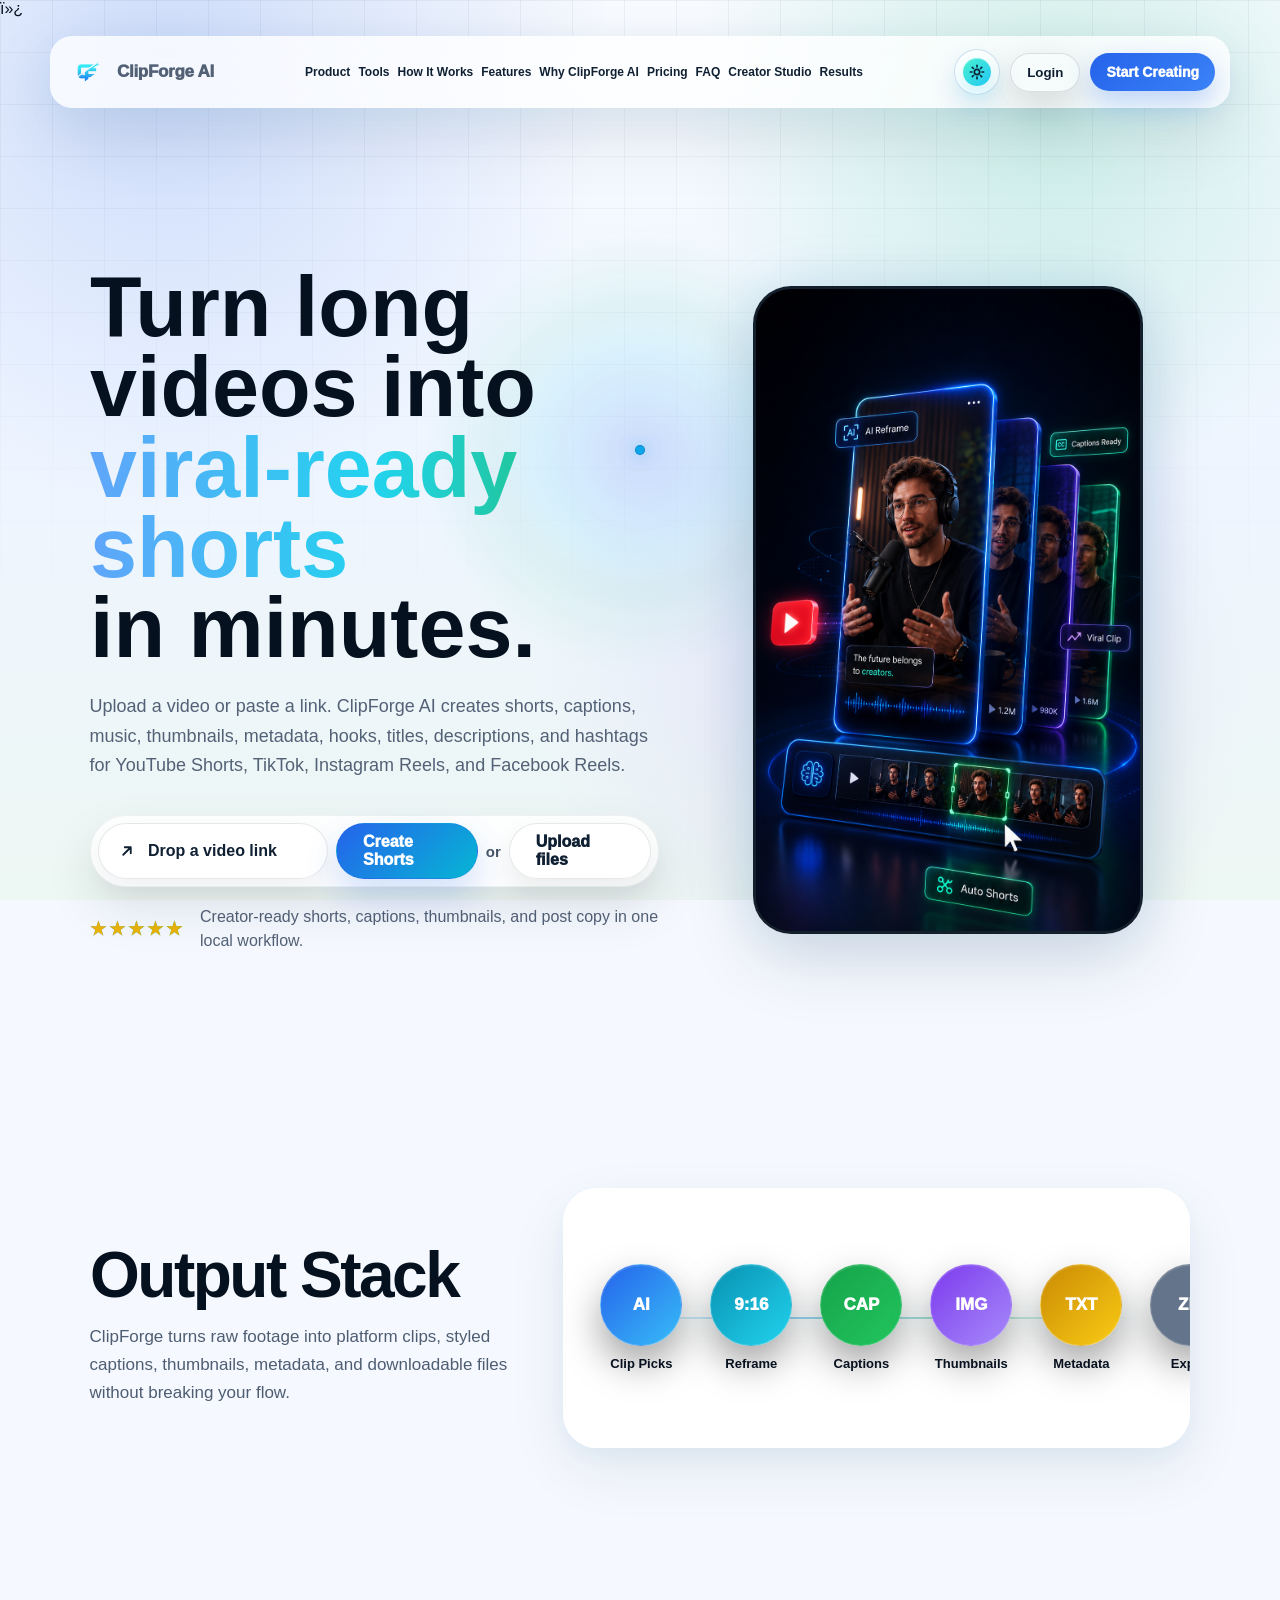
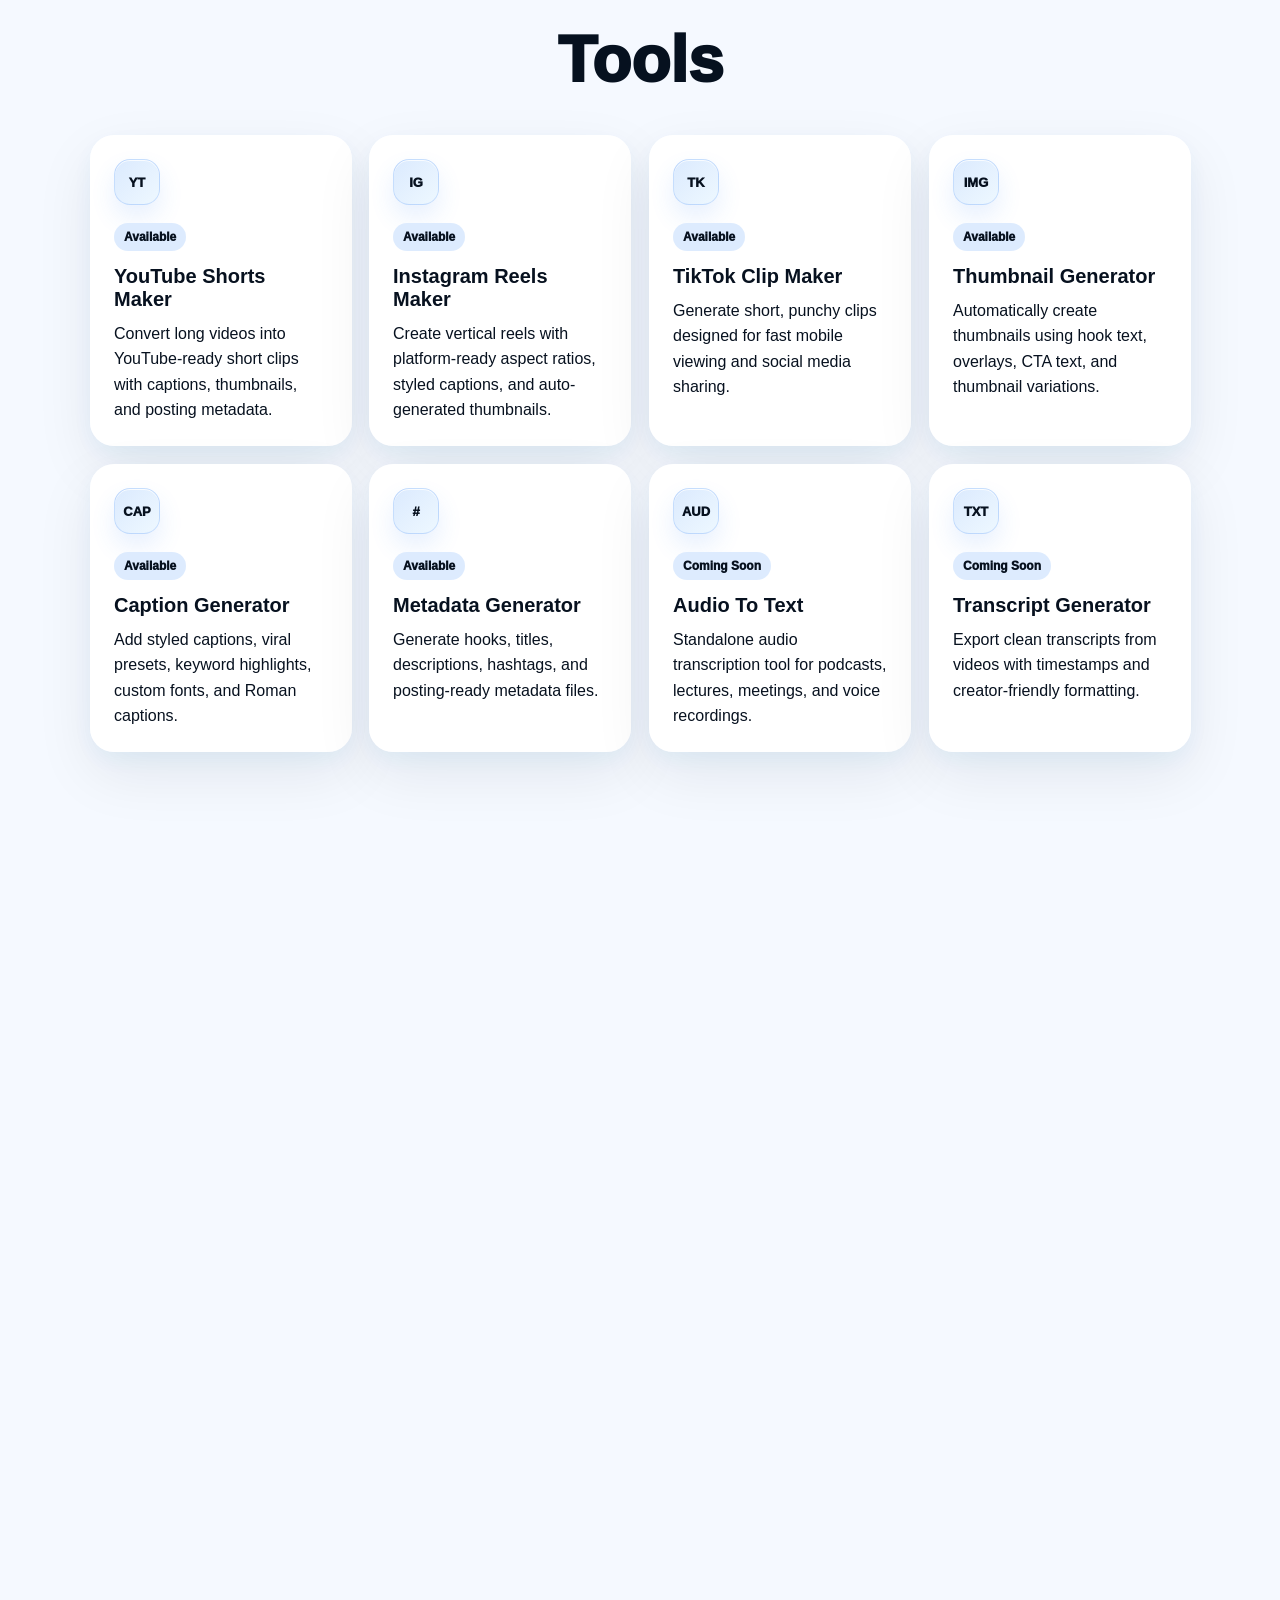
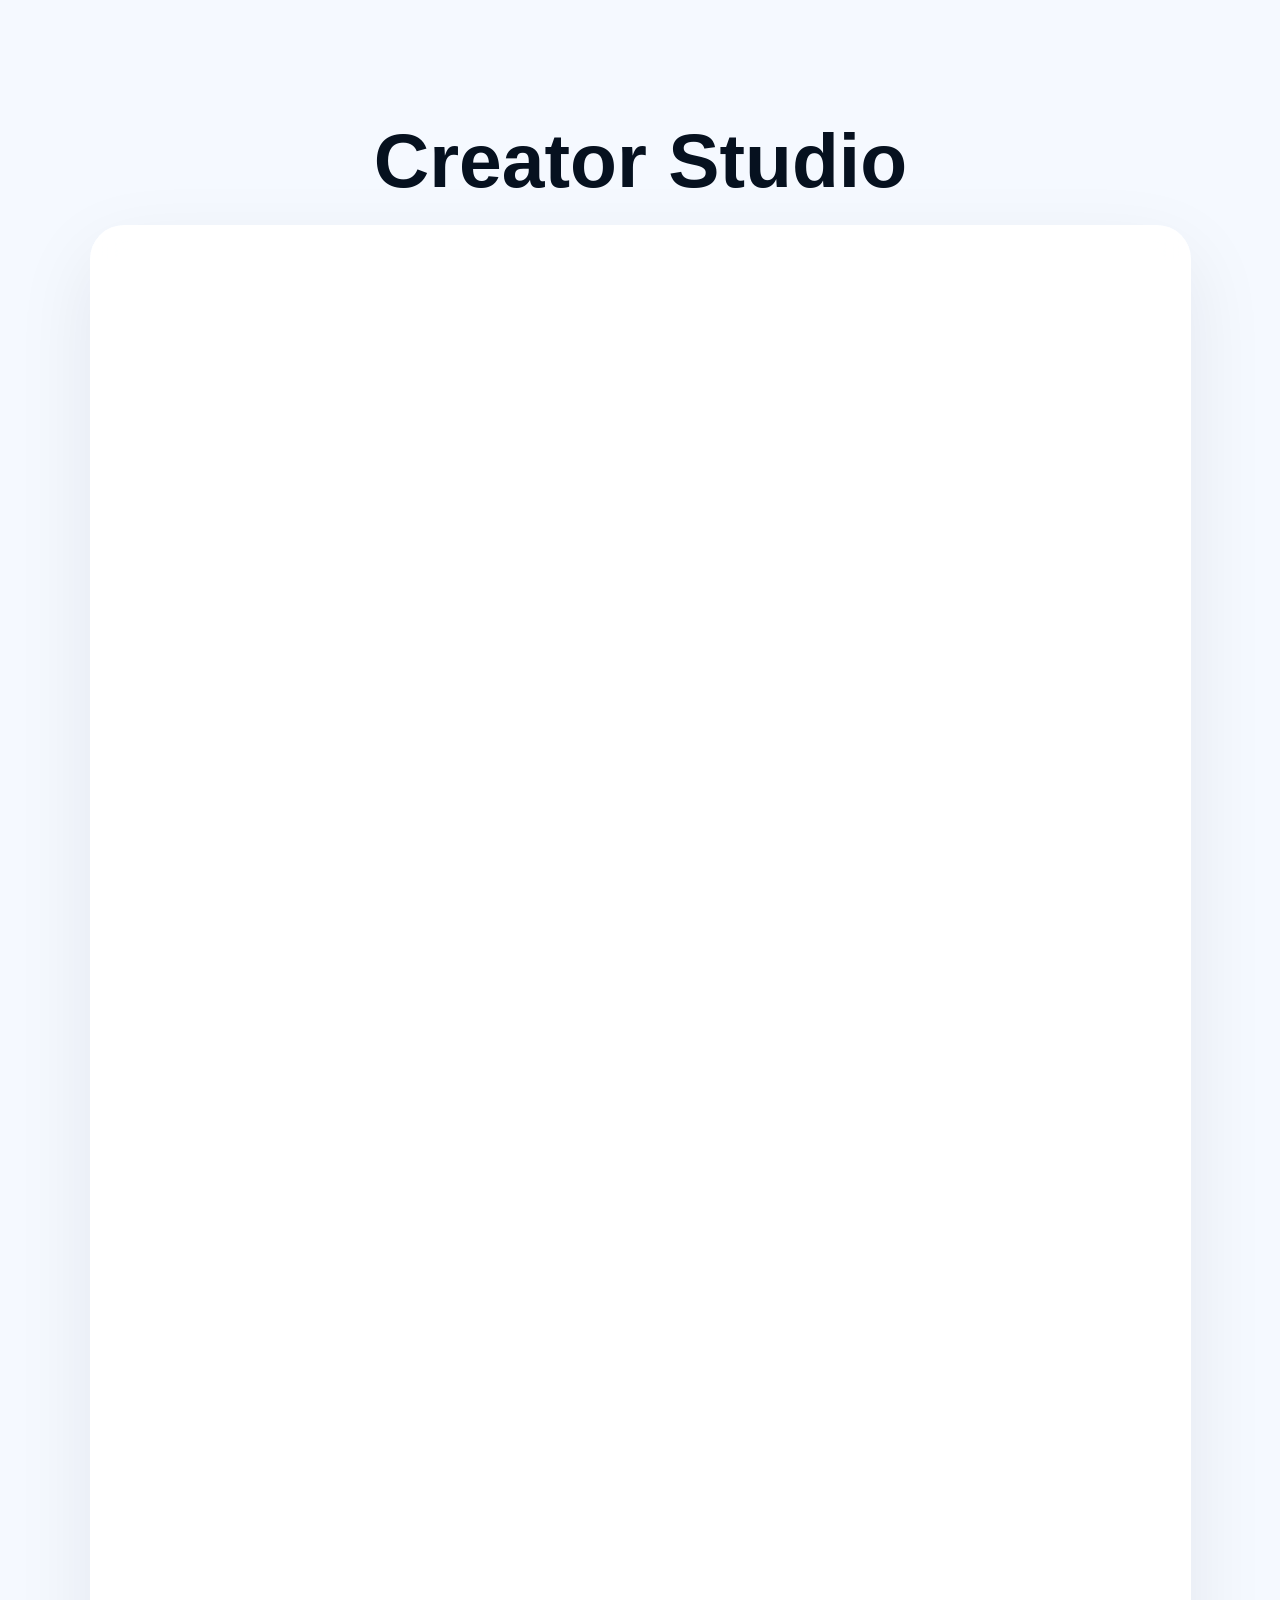
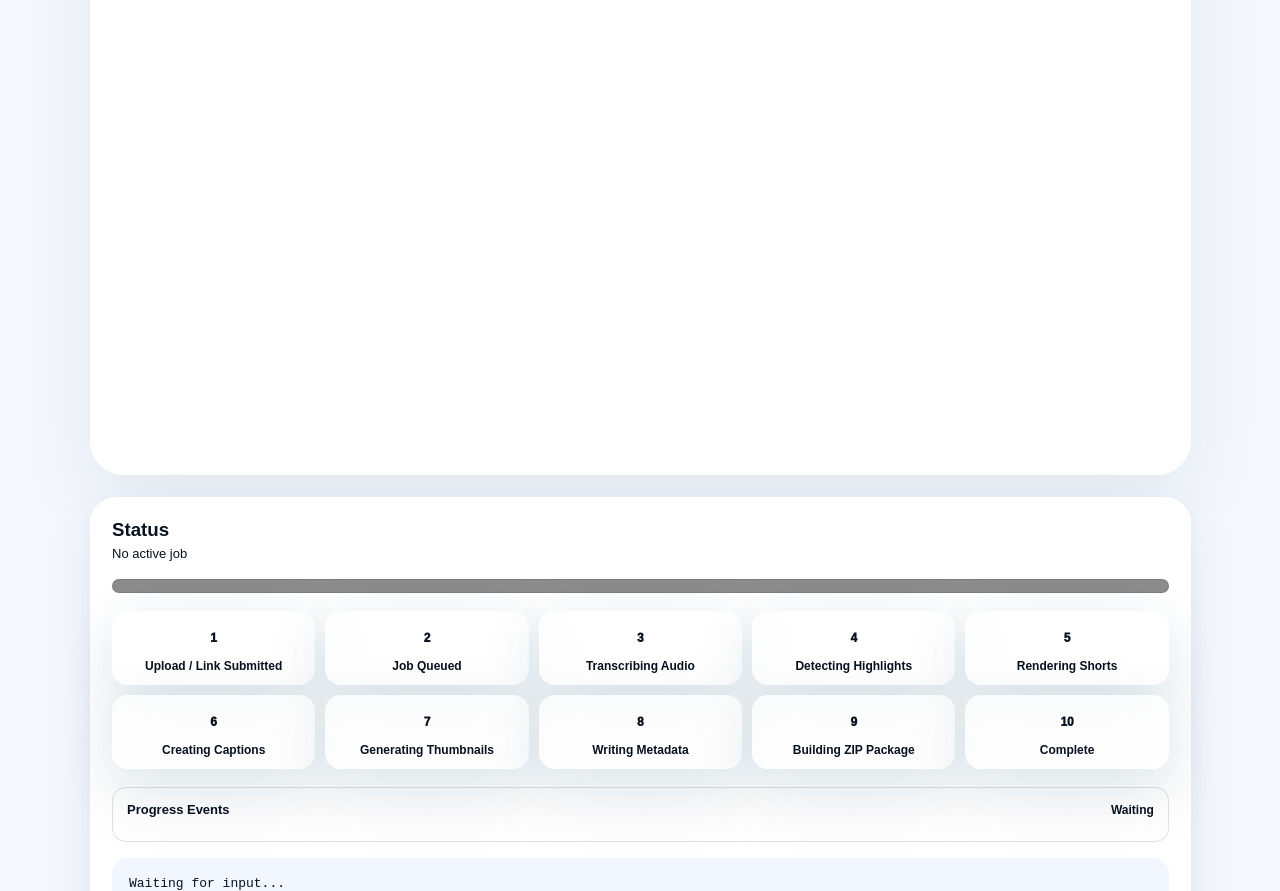
==== frontend/index.html @ eb1f3662 "Initial ClipForge AI MVP" ====
﻿<!-- ClipForge AI file note: Static frontend markup for landing page, Creator Studio, auth modals, progress, pricing, and results UI. -->
ï»¿<!DOCTYPE html>
<html lang="en">
<head>
  <meta charset="UTF-8" />
  <meta name="viewport" content="width=device-width, initial-scale=1.0" />
  <title>ClipForge AI - AI Shorts Maker</title>
  <meta http-equiv="Cache-Control" content="no-cache, no-store, must-revalidate" />
  <meta http-equiv="Pragma" content="no-cache" />
  <meta http-equiv="Expires" content="0" />
  <link rel="preload" href="./assets/hero-showcase.png" as="image" />
  <link rel="preload" href="./assets/logo.png" as="image" />
  <link rel="stylesheet" href="style.css?v=20260708-restored" />
</head>

<body data-theme="dark">
  <div class="site-bg"></div>
  <div class="cursor-glow" aria-hidden="true"></div>
  <div class="cursor-dot" aria-hidden="true"></div>

  <header class="top-nav">
    <a href="#product" class="brand" aria-label="ClipForge AI Home">
      <img src="./assets/logo.png" alt="ClipForge AI Logo" class="brand-logo" width="42" height="42" decoding="async" />
      <span>ClipForge AI</span>
    </a>

    <button class="nav-toggle" type="button" aria-label="Open navigation menu" aria-expanded="false">
      <span></span>
      <span></span>
      <span></span>
    </button>

    <nav class="nav-links" aria-label="Main Navigation">
      <a href="#product">Product</a>
      <a href="#tools">Tools</a>
      <a href="#how-it-works">How It Works</a>
      <a href="#features">Features</a>
      <a href="#why-clipforge">Why ClipForge AI</a>
      <a href="#pricing">Pricing</a>
      <a href="#faq">FAQ</a>
      <a href="#creator">Creator Studio</a>
      <a href="#results">Results</a>
    </nav>

    <div class="nav-actions">
      <button
        class="theme-toggle"
        type="button"
        id="themeToggle"
        aria-label="Switch to light mode"
        title="Switch theme"
      >
        <span class="theme-toggle-icon" aria-hidden="true">
          <svg class="theme-icon theme-icon-sun" viewBox="0 0 24 24" focusable="false">
            <circle cx="12" cy="12" r="4"></circle>
            <path d="M12 2v2.5M12 19.5V22M4.93 4.93l1.77 1.77M17.3 17.3l1.77 1.77M2 12h2.5M19.5 12H22M4.93 19.07l1.77-1.77M17.3 6.7l1.77-1.77"></path>
          </svg>
          <svg class="theme-icon theme-icon-moon" viewBox="0 0 24 24" focusable="false">
            <path d="M21 12.8A8.5 8.5 0 1 1 11.2 3 6.5 6.5 0 0 0 21 12.8Z"></path>
          </svg>
        </span>
        <span class="theme-toggle-text visually-hidden">Theme</span>
      </button>

      <button
        class="login-btn"
        type="button"
        id="loginOpenBtn"
      >
        Login
      </button>

      <a href="#creator" class="nav-cta">
        Start Creating
      </a>
    </div>
  </header>

  <main>
    <section id="product" class="hero-section">
      <div class="hero-left">
        <h1>
          Turn long videos into
          <span>viral-ready shorts</span>
          in minutes.
        </h1>

        <p>
          Upload a video or paste a link. ClipForge AI creates shorts,
          captions, music, thumbnails, metadata, hooks, titles, descriptions,
          and hashtags for YouTube Shorts, TikTok, Instagram Reels, and Facebook Reels.
        </p>

        <div class="hero-actions hero-quick-actions">
          <div class="quick-input-card hero-quick-card">
            <div class="quick-input-actions" aria-label="Start creating with a video link or upload">
              <a
                href="#creator"
                class="quick-link-field"
                onclick="window.startCreatorFlow?.('link')"
              >
                <span class="link-icon" aria-hidden="true">
                  <svg viewBox="0 0 24 24" focusable="false">
                    <path d="M7 17L17 7M9 7h8v8"></path>
                  </svg>
                </span>
                <span>Drop a video link</span>
              </a>

              <a
                href="#creator"
                class="quick-input-btn primary"
                onclick="window.startCreatorFlow?.('link')"
              >
                Create Shorts
              </a>

              <span class="quick-or">or</span>

              <a
                href="#creator"
                class="quick-input-btn secondary"
                onclick="window.startCreatorFlow?.('upload')"
              >
                Upload files
              </a>
            </div>

            <div class="quick-rating-row">
              <span class="stars" aria-label="5 star rating"></span>
              <span>Creator-ready shorts, captions, thumbnails, and post copy in one local workflow.</span>
            </div>
          </div>
        </div>
      </div>

      <div class="hero-right">
        <div class="hero-visual-wrap">
          <div class="hero-image-frame">
            <img
              src="./assets/hero-showcase.png"
              alt="ClipForge AI advanced short video showcase"
              class="hero-showcase-image"
              width="768"
              height="1152"
              decoding="async"
              fetchpriority="high"
            />
          </div>
        </div>
      </div>
    </section>



    <section class="clipforge-proof-section" aria-label="ClipForge creator workflow proof">
      <div class="proof-copy">
        <h2>Output Stack</h2>
        <p>
          ClipForge turns raw footage into platform clips, styled captions,
          thumbnails, metadata, and downloadable files without breaking your flow.
        </p>
      </div>

      <div class="proof-orbit" aria-label="ClipForge output workflow">
        <div class="orbit-line"></div>

        <article class="orbit-node node-blue">
          <span>AI</span>
          <strong>Clip Picks</strong>
        </article>

        <article class="orbit-node node-cyan">
          <span>9:16</span>
          <strong>Reframe</strong>
        </article>

        <article class="orbit-node node-green">
          <span>CAP</span>
          <strong>Captions</strong>
        </article>

        <article class="orbit-node node-purple">
          <span>IMG</span>
          <strong>Thumbnails</strong>
        </article>

        <article class="orbit-node node-gold">
          <span>TXT</span>
          <strong>Metadata</strong>
        </article>

        <article class="orbit-node node-slate">
          <span>ZIP</span>
          <strong>Export</strong>
        </article>
      </div>
    </section>

    <section id="tools" class="tools-section">
      <div class="section-head center">
        <span class="section-kicker">ClipForge Tools</span>
        <h2>Tools</h2>
        <p>
          ClipForge AI combines video clipping, transcription, captions, thumbnails,
          metadata, and exports into one creator-focused workflow.
        </p>
      </div>

      <div class="tools-grid">
        <article class="tool-card available">
          <div class="tool-icon">YT</div>
          <span class="tool-status">Available</span>
          <h3>YouTube Shorts Maker</h3>
          <p>
            Convert long videos into YouTube-ready short clips with captions,
            thumbnails, and posting metadata.
          </p>
        </article>

        <article class="tool-card available">
          <div class="tool-icon">IG</div>
          <span class="tool-status">Available</span>
          <h3>Instagram Reels Maker</h3>
          <p>
            Create vertical reels with platform-ready aspect ratios, styled
            captions, and auto-generated thumbnails.
          </p>
        </article>

        <article class="tool-card available">
          <div class="tool-icon">TK</div>
          <span class="tool-status">Available</span>
          <h3>TikTok Clip Maker</h3>
          <p>
            Generate short, punchy clips designed for fast mobile viewing and
            social media sharing.
          </p>
        </article>

        <article class="tool-card available">
          <div class="tool-icon">IMG</div>
          <span class="tool-status">Available</span>
          <h3>Thumbnail Generator</h3>
          <p>
            Automatically create thumbnails using hook text, overlays, CTA text,
            and thumbnail variations.
          </p>
        </article>

        <article class="tool-card available">
          <div class="tool-icon">CAP</div>
          <span class="tool-status">Available</span>
          <h3>Caption Generator</h3>
          <p>
            Add styled captions, viral presets, keyword highlights, custom fonts,
            and Roman captions.
          </p>
        </article>

        <article class="tool-card available">
          <div class="tool-icon">#</div>
          <span class="tool-status">Available</span>
          <h3>Metadata Generator</h3>
          <p>
            Generate hooks, titles, descriptions, hashtags, and posting-ready
            metadata files.
          </p>
        </article>

        <article class="tool-card soon">
          <div class="tool-icon">AUD</div>
          <span class="tool-status">Coming Soon</span>
          <h3>Audio To Text</h3>
          <p>
            Standalone audio transcription tool for podcasts, lectures, meetings,
            and voice recordings.
          </p>
        </article>

        <article class="tool-card soon">
          <div class="tool-icon">TXT</div>
          <span class="tool-status">Coming Soon</span>
          <h3>Transcript Generator</h3>
          <p>
            Export clean transcripts from videos with timestamps and
            creator-friendly formatting.
          </p>
        </article>
      </div>
    </section>

    <section id="how-it-works" class="how-section">
      <div class="comparison-heading">
        <h2>How It Works</h2>
      </div>

      <div class="how-split-layout">
        <div class="how-steps-side">
          <article class="how-step-row">
            <div class="how-step-number">1</div>
            <div class="how-step-content">
              <h3>Upload or Paste Link</h3>
              <p>
                Start by uploading a local video file or pasting a supported public video link.
                ClipForge AI prepares the content and creates a processing job.
              </p>
            </div>
          </article>

          <article class="how-step-row">
            <div class="how-step-number">2</div>
            <div class="how-step-content">
              <h3>AI Transcribes and Detects Highlights</h3>
              <p>
                ClipForge AI uses transcription and intelligent clip detection to understand
                the content, identify useful moments, and prepare short-form segments.
              </p>
            </div>
          </article>

          <article class="how-step-row">
            <div class="how-step-number">3</div>
            <div class="how-step-content">
              <h3>Edit, Caption, and Package</h3>
              <p>
                The system applies captions, styles, reframing, music, thumbnails, and metadata
                based on your selected settings and output preferences.
              </p>
            </div>
          </article>

          <article class="how-step-row">
            <div class="how-step-number">4</div>
            <div class="how-step-content">
              <h3>Download and Publish</h3>
              <p>
                Preview the final shorts, review thumbnails and metadata, then download the
                complete package and publish faster across major short-form platforms.
              </p>
            </div>
          </article>
        </div>

        <div class="how-visual-side">
          <div class="how-visual-frame">
            <img
              src="./assets/how-it-works-visual.png"
              alt="ClipForge AI workflow visual"
              class="how-visual-image"
              width="900"
              height="1100"
              loading="lazy"
              decoding="async"
            />
          </div>
        </div>
      </div>
    </section>

    <section id="features" class="features-section">
      <div class="section-head center">
        <span class="section-kicker">Core Features</span>
        <h2>Features</h2>
        <p>
          These features are based on the current ClipForge AI backend and MVP pipeline.
        </p>
      </div>

      <div class="features-grid">
        <article class="feature-card">
          <h3>AI Highlight Detection</h3>
          <p>
            Semantic AI, rule-based chunks, manual ranges, and simple auto segmentation
            help find useful clips.
          </p>
        </article>

        <article class="feature-card">
          <h3>Raw Footage Mode</h3>
          <p>
            Designed for podcasts, lectures, interviews, vlogs, and long recordings
            with silence-based clip discovery.
          </p>
        </article>

        <article class="feature-card">
          <h3>Faster-Whisper Transcription</h3>
          <p>
            Speech is converted into text for captions, metadata, highlight detection,
            and content understanding.
          </p>
        </article>

        <article class="feature-card">
          <h3>Viral Caption Presets</h3>
          <p>
            Uppercase captions, highlighted keywords, custom fonts, position control,
            and fade animations.
          </p>
        </article>

        <article class="feature-card">
          <h3>Roman Captions</h3>
          <p>
            Supports Roman caption workflow for Urdu/Hindi style content where
            romanized subtitles are useful.
          </p>
        </article>

        <article class="feature-card">
          <h3>Style-Aware Editing</h3>
          <p>
            Choose podcast, gaming, horror, meme, motivational, educational, funny,
            or custom editing style.
          </p>
        </article>

        <article class="feature-card">
          <h3>Music Recommendation</h3>
          <p>
            Background music can be selected by category and balanced with speech
            using volume controls.
          </p>
        </article>

        <article class="feature-card">
          <h3>Auto Thumbnail Generator</h3>
          <p>
            Generate thumbnails with overlays, hook text, CTA text, and reusable
            thumbnail templates.
          </p>
        </article>

        <article class="feature-card">
          <h3>Metadata Generator</h3>
          <p>
            Generate hooks, titles, descriptions, hashtags, and ready-to-use
            posting metadata.
          </p>
        </article>

        <article class="feature-card">
          <h3>Custom Fonts</h3>
          <p>
            Add fonts manually, use font presets, and style captions for
            brand-specific short videos.
          </p>
        </article>

        <article class="feature-card">
          <h3>Multi-Platform Aspect Ratios</h3>
          <p>
            Export shorts for 9:16, 16:9, 1:1, and 4:5 formats depending on
            the platform.
          </p>
        </article>

        <article class="feature-card">
          <h3>ZIP Export</h3>
          <p>
            Download generated shorts, thumbnails, metadata, and output files
            together in one package.
          </p>
        </article>
      </div>
    </section>

    <section id="why-clipforge" class="why-section">
      <div class="comparison-heading">
        <h2>Why ClipForge AI</h2>
      </div>

      <div class="comparison-matrix" aria-label="ClipForge AI comparison">
        <div class="comparison-matrix-head" aria-hidden="true">
          <span>Feature</span>
          <span>Traditional Workflow</span>
          <span>Typical AI Clip Tool</span>
          <span>ClipForge AI</span>
        </div>

        <div class="comparison-matrix-row">
          <div class="comparison-feature"><span>01</span><strong>Long video to shorts</strong></div>
          <div class="comparison-cell muted"><span class="compare-badge bad">Manual</span></div>
          <div class="comparison-cell"><span class="compare-badge mid">Included</span></div>
          <div class="comparison-cell clipforge-win"><span class="compare-badge good">Advanced</span></div>
        </div>

        <div class="comparison-matrix-row">
          <div class="comparison-feature"><span>02</span><strong>Raw footage support</strong></div>
          <div class="comparison-cell muted"><span class="compare-badge bad">Manual editing</span></div>
          <div class="comparison-cell"><span class="compare-badge mid">Limited</span></div>
          <div class="comparison-cell clipforge-win"><span class="compare-badge good">Included</span></div>
        </div>

        <div class="comparison-matrix-row">
          <div class="comparison-feature"><span>03</span><strong>AI transcription</strong></div>
          <div class="comparison-cell muted"><span class="compare-badge bad">Separate tool</span></div>
          <div class="comparison-cell"><span class="compare-badge mid">Basic</span></div>
          <div class="comparison-cell clipforge-win"><span class="compare-badge good">Built in</span></div>
        </div>

        <div class="comparison-matrix-row">
          <div class="comparison-feature"><span>04</span><strong>Semantic highlight detection</strong></div>
          <div class="comparison-cell muted"><span class="compare-badge bad">Manual review</span></div>
          <div class="comparison-cell"><span class="compare-badge mid">Limited</span></div>
          <div class="comparison-cell clipforge-win"><span class="compare-badge good">Included</span></div>
        </div>

        <div class="comparison-matrix-row">
          <div class="comparison-feature"><span>05</span><strong>Styled captions</strong></div>
          <div class="comparison-cell muted"><span class="compare-badge bad">Manual setup</span></div>
          <div class="comparison-cell"><span class="compare-badge mid">Basic</span></div>
          <div class="comparison-cell clipforge-win"><span class="compare-badge good">Advanced</span></div>
        </div>

        <div class="comparison-matrix-row">
          <div class="comparison-feature"><span>06</span><strong>Roman captions</strong></div>
          <div class="comparison-cell muted"><span class="compare-badge bad">Not included</span></div>
          <div class="comparison-cell"><span class="compare-badge mid">Limited</span></div>
          <div class="comparison-cell clipforge-win"><span class="compare-badge good">Included</span></div>
        </div>

        <div class="comparison-matrix-row">
          <div class="comparison-feature"><span>07</span><strong>Multiple editing styles</strong></div>
          <div class="comparison-cell muted"><span class="compare-badge bad">Manual</span></div>
          <div class="comparison-cell"><span class="compare-badge mid">Limited</span></div>
          <div class="comparison-cell clipforge-win"><span class="compare-badge good">Style-aware</span></div>
        </div>

        <div class="comparison-matrix-row">
          <div class="comparison-feature"><span>08</span><strong>Music integration</strong></div>
          <div class="comparison-cell muted"><span class="compare-badge bad">Manual</span></div>
          <div class="comparison-cell"><span class="compare-badge mid">Basic</span></div>
          <div class="comparison-cell clipforge-win"><span class="compare-badge good">Included</span></div>
        </div>

        <div class="comparison-matrix-row">
          <div class="comparison-feature"><span>09</span><strong>Thumbnail generation</strong></div>
          <div class="comparison-cell muted"><span class="compare-badge bad">Separate design</span></div>
          <div class="comparison-cell"><span class="compare-badge mid">Limited</span></div>
          <div class="comparison-cell clipforge-win"><span class="compare-badge good">Auto generated</span></div>
        </div>

        <div class="comparison-matrix-row">
          <div class="comparison-feature"><span>10</span><strong>Metadata generation</strong></div>
          <div class="comparison-cell muted"><span class="compare-badge bad">Manual writing</span></div>
          <div class="comparison-cell"><span class="compare-badge mid">Basic</span></div>
          <div class="comparison-cell clipforge-win"><span class="compare-badge good">Generated</span></div>
        </div>

        <div class="comparison-matrix-row">
          <div class="comparison-feature"><span>11</span><strong>Custom fonts</strong></div>
          <div class="comparison-cell muted"><span class="compare-badge bad">Manual setup</span></div>
          <div class="comparison-cell"><span class="compare-badge mid">Limited</span></div>
          <div class="comparison-cell clipforge-win"><span class="compare-badge good">Supported</span></div>
        </div>

        <div class="comparison-matrix-row">
          <div class="comparison-feature"><span>12</span><strong>ZIP export package</strong></div>
          <div class="comparison-cell muted"><span class="compare-badge bad">Scattered files</span></div>
          <div class="comparison-cell"><span class="compare-badge mid">Partial</span></div>
          <div class="comparison-cell clipforge-win"><span class="compare-badge good">Full package</span></div>
        </div>

        <div class="comparison-matrix-row">
          <div class="comparison-feature"><span>13</span><strong>Future SaaS scalability</strong></div>
          <div class="comparison-cell muted"><span class="compare-badge bad">No</span></div>
          <div class="comparison-cell"><span class="compare-badge mid">Depends</span></div>
          <div class="comparison-cell clipforge-win"><span class="compare-badge good">Planned</span></div>
        </div>
      </div>
    </section>

    <section id="pricing" class="pricing-section">
      <div class="pricing-heading">
        <h2>Choose a plan</h2>

        <div class="billing-toggle-wrap">
          <span class="billing-label active" id="monthlyLabel" role="button" tabindex="0">Monthly</span>

          <label class="billing-switch" aria-label="Toggle yearly billing">
            <input type="checkbox" id="billingToggle" />
            <span></span>
          </label>

          <span class="billing-label" id="yearlyLabel" role="button" tabindex="0">Yearly</span>
        </div>

        <p class="yearly-save-text">Save up to 40% with annual billing</p>
      </div>

      <div class="credits-note">
        <div>
          <strong>Credit Rule</strong>
          <span>1 credit = 1 minute of uploaded video processing</span>
        </div>
        <div>
          <strong>No extra charge</strong>
          <span>Captions, thumbnails, metadata, and ZIP are included in the same project</span>
        </div>
        <div>
          <strong>Example</strong>
          <span>A 45-minute podcast uses 45 credits</span>
        </div>
      </div>

      <div class="pricing-grid">
        <article class="price-card monthly-only-plan" data-plan-card data-monthly-only="true">
          <span class="plan-label">Free Test</span>
          <h3>Free</h3>
          <p class="price">
            $0<span>/month</span>
          </p>

          <p class="credit-line">
            30 credits/month
          </p>

          <p class="billing-note monthly-only-note">
            Free plan is available monthly only.
          </p>

          <p class="price-desc">
            Best for testing ClipForge AI with basic exports and limited processing.
          </p>

          <ul>
            <li>30 minutes video processing</li>
            <li>Max 10 min video length</li>
            <li>3 shorts/month</li>
            <li>720p export</li>
            <li>Basic captions</li>
            <li>Basic metadata</li>
            <li>Watermark included</li>
            <li>3-day storage</li>
          </ul>

          <a href="#creator" class="plan-btn">Start Testing</a>
        </article>

        <article class="price-card highlighted" data-plan-card>
          <span class="plan-label">Most Popular</span>
          <h3>Creator</h3>

          <p
            class="price dynamic-price"
            data-monthly-price="$15"
            data-yearly-price="$12"
            data-monthly-period="/month"
            data-yearly-period="/month"
          >

          <p
            class="credit-line dynamic-credits"
            data-monthly-credits="150 credits/month"
            data-yearly-credits="1,800 credits/year"
          >
            150 credits/month
          </p>

          <p
            class="billing-note"
            data-monthly-note="$15 billed monthly"
            data-yearly-note="$144 billed yearly"
          >
            $15 billed monthly
          </p>

          <p class="price-desc">
            For individual creators who need watermark-free shorts, captions,
            thumbnails, metadata, and ZIP export.
          </p>

          <ul>
            <li>150 minutes video processing/month</li>
            <li>Max 45 min video length</li>
            <li>50 shorts/month</li>
            <li>1080p export</li>
            <li>No watermark</li>
            <li>Semantic AI segmentation</li>
            <li>Roman captions</li>
            <li>Viral caption presets</li>
            <li>Music categories</li>
            <li>Auto thumbnails</li>
            <li>Metadata generation</li>
            <li>ZIP download</li>
          </ul>

          <a
            href="javascript:void(0)"
            onclick="alert('Creator plan payment system coming soon')"
            class="plan-btn"
          >
            Join Waitlist
          </a>
        </article>

        <article class="price-card" data-plan-card>
          <span class="plan-label">Advanced</span>
          <h3>Pro</h3>

          <p
            class="price dynamic-price"
            data-monthly-price="$29"
            data-yearly-price="$17.4"
            data-monthly-period="/month"
            data-yearly-period="/month"
          >
            $29<span>/month</span>
          </p>

          <p
            class="credit-line dynamic-credits"
            data-monthly-credits="400 credits/month"
            data-yearly-credits="4,800 credits/year"
          >
            400 credits/month
          </p>

          <p
            class="billing-note"
            data-monthly-note="$29 billed monthly"
            data-yearly-note="$208.8 billed yearly"
          >
            $29 billed monthly
          </p>

          <p class="price-desc">
            For serious creators, podcasters, educators, marketers, and editors
            who need more control.
          </p>

          <ul>
            <li>400 minutes video processing/month</li>
            <li>Max 2 hour video length</li>
            <li>200 shorts/month</li>
            <li>1080p export</li>
            <li>No watermark</li>
            <li>Everything in Creator</li>
            <li>Raw Footage Mode</li>
            <li>Advanced editing styles</li>
            <li>Custom fonts</li>
            <li>Thumbnail variations</li>
            <li>Structured metadata</li>
            <li>Priority queue</li>
            <li>Future OpenAI enhancement</li>
          </ul>

          <a
            href="javascript:void(0)"
            onclick="alert('Pro plan payment system coming soon')"
            class="plan-btn"
          >
            Join Waitlist
          </a>
        </article>

        <article class="price-card" data-plan-card>
          <span class="plan-label">Teams</span>
          <h3>Agency</h3>

          <p
            class="price dynamic-price"
            data-monthly-price="$79"
            data-yearly-price="$49"
            data-monthly-period="/month"
            data-yearly-period="/month"
          >
            $79<span>/month</span>
          </p>

          <p
            class="credit-line dynamic-credits"
            data-monthly-credits="1200 credits/month"
            data-yearly-credits="14,400 credits/year"
          >
            1200 credits/month
          </p>

          <p
            class="billing-note"
            data-monthly-note="$79 billed monthly"
            data-yearly-note="$588 billed yearly"
          >
            $79 billed monthly
          </p>

          <p class="price-desc">
            For agencies, editors, social media teams, and bulk content workflows.
          </p>

          <ul>
            <li>1200 minutes video processing/month</li>
            <li>Max 3 hour video length</li>
            <li>800 shorts/month</li>
            <li>No watermark</li>
            <li>Everything in Pro</li>
            <li>3 team seats later</li>
            <li>Bulk workflows later</li>
            <li>Client folders later</li>
            <li>Brand kit later</li>
            <li>Agency templates</li>
            <li>Priority support</li>
            <li>Future social scheduling</li>
          </ul>

          <a
            href="javascript:void(0)"
            onclick="alert('Agency plan contact system coming soon')"
            class="plan-btn"
          >
            Contact Us
          </a>
        </article>
      </div>

      <div class="custom-credits-section">
        <div class="pricing-heading small">
          <h2>Need more credits?</h2>
        </div>

        <div class="credit-pack-grid">
          <article class="credit-pack-card">
            <span>Starter Boost</span>
            <h3>+100 Credits</h3>
            <p class="pack-price">$10</p>
            <p>Good for small extra projects and short monthly overflow.</p>
            <a href="javascript:void(0)" onclick="alert('Credit packs coming soon')">Add Credits</a>
          </article>

          <article class="credit-pack-card">
            <span>Creator Boost</span>
            <h3>+300 Credits</h3>
            <p class="pack-price">$25</p>
            <p>Best for creators processing extra podcasts, interviews, or lectures.</p>
            <a href="javascript:void(0)" onclick="alert('Credit packs coming soon')">Add Credits</a>
          </article>

          <article class="credit-pack-card popular-pack">
            <span>Pro Boost</span>
            <h3>+700 Credits</h3>
            <p class="pack-price">$49</p>
            <p>Best value for frequent creators, editors, and weekly content batches.</p>
            <a href="javascript:void(0)" onclick="alert('Credit packs coming soon')">Add Credits</a>
          </article>

          <article class="credit-pack-card">
            <span>Agency Boost</span>
            <h3>+1500 Credits</h3>
            <p class="pack-price">$99</p>
            <p>For agencies, teams, and client-heavy monthly production workflows.</p>
            <a href="javascript:void(0)" onclick="alert('Credit packs coming soon')">Add Credits</a>
          </article>
        </div>

        <div class="enterprise-credits">
          <div>
            <h3>Need custom monthly credits?</h3>
            <p>
              For large teams, schools, media companies, and agencies, custom credit limits,
              storage, team seats, and workflow support can be added later.
            </p>
          </div>

          <a
            href="javascript:void(0)"
            onclick="alert('Custom credits contact form coming soon')"
          >
            Request Custom Credits
          </a>
        </div>
      </div>
    </section>

    <section id="faq" class="faq-section">
      <div class="faq-heading-wrap">
        <h2>Frequently Asked Questions</h2>
      </div>

      <div class="faq-accordion">
        <details class="faq-item" open>
          <summary>
            <span>How is ClipForge AI different from a normal video editor?</span>
            <span class="faq-icon"></span>
          </summary>
          <div class="faq-answer">
            <p>
              A normal editor helps you cut videos manually. ClipForge AI is built to handle
              the full short-form workflow: upload or paste a link, transcribe the video,
              find useful moments, generate short clips, add captions, create thumbnails,
              write metadata, and prepare a ZIP download package. The goal is to reduce
              editing time and give creators a ready-to-use content package.
            </p>
          </div>
        </details>

        <details class="faq-item">
          <summary>
            <span>What do I get after one video is processed?</span>
            <span class="faq-icon"></span>
          </summary>
          <div class="faq-answer">
            <p>
              After processing, ClipForge AI can generate short videos, captions, thumbnails,
              hook text, titles, descriptions, hashtags, metadata files, and a downloadable
              ZIP package. This means you are not only getting clips Ã¢â‚¬â€ you are getting the
              supporting content needed to publish faster on YouTube Shorts, TikTok,
              Instagram Reels, and Facebook Reels.
            </p>
          </div>
        </details>

        <details class="faq-item">
          <summary>
            <span>How do ClipForge AI credits work?</span>
            <span class="faq-icon"></span>
          </summary>
          <div class="faq-answer">
            <p>
              The planned credit system is simple: 1 credit equals 1 minute of uploaded video
              processing. For example, a 45-minute podcast will use 45 credits. Captions,
              thumbnails, metadata, and ZIP export are included in the same processing job,
              so users do not need to calculate every small output separately.
            </p>
          </div>
        </details>

        <details class="faq-item">
          <summary>
            <span>Can ClipForge AI handle podcasts, interviews, and raw footage?</span>
            <span class="faq-icon"></span>
          </summary>
          <div class="faq-answer">
            <p>
              Yes, ClipForge AI is being designed for long-form content such as podcasts,
              interviews, lectures, webinars, vlogs, and talking-head recordings. Raw Footage
              Mode is part of the roadmap and MVP direction, with the goal of finding useful
              speech-rich moments from longer recordings and turning them into short-form clips.
            </p>
          </div>
        </details>

        <details class="faq-item">
          <summary>
            <span>Which plan should I choose?</span>
            <span class="faq-icon"></span>
          </summary>
          <div class="faq-answer">
            <p>
              Free is best for testing. Creator is best for individual creators who need
              watermark-free shorts, captions, thumbnails, metadata, and ZIP export. Pro is
              better for serious creators, podcasters, educators, and marketers who need more
              credits, raw footage support, custom styling, and priority features. Agency is
              for teams, editors, and bulk content workflows.
            </p>
          </div>
        </details>
      </div>
    </section>

    <section id="creator" class="creator-section">
      <div class="creator-section-heading">
        <h2>Creator Studio</h2>
      </div>

      <div class="studio-shell creator-flow-shell">
        <aside class="creator-stepper" aria-label="Creator Studio steps">
          <button class="creator-step active" type="button" data-step="1"><span class="step-mark">1</span><span><strong>Input Source</strong><small>Upload or paste link</small></span></button>
          <button class="creator-step locked" type="button" data-step="2"><span class="step-mark">2</span><span><strong>Output Setup</strong><small>Mode, ratio, quality</small></span></button>
          <button class="creator-step locked" type="button" data-step="3"><span class="step-mark">3</span><span><strong>Captions & Style</strong><small>Fonts and polish</small></span></button>
          <button class="creator-step locked" type="button" data-step="4"><span class="step-mark">4</span><span><strong>Music & Package</strong><small>Audio and summary</small></span></button>
          <button class="creator-step locked" type="button" data-step="5"><span class="step-mark">5</span><span><strong>Generate</strong><small>Start processing</small></span></button>
        </aside>

        <div class="creator-flow-main">
          <section class="creator-step-panel active" data-step-panel="1">
            <div class="panel-heading"><h3>Choose Your Input</h3><p>Start with one video, multiple videos, or a supported public link.</p></div>
            <section class="input-tabs input-choice-tabs"><button id="uploadTab" class="tab active" type="button">Upload Video</button><button id="linkTab" class="tab" type="button">Paste Link</button></section>
            <section id="uploadBox" class="input-box upload-drop">
  <label for="videoFile">Upload Video</label>
  <input type="file" id="videoFile" accept="video/*" multiple />
  <small>Select one video, or choose multiple videos for batch processing.</small>
  <div class="project-input-picker">
    <div>
      <strong>Project input folder</strong>
      <span id="projectInputRoot">Uses this backend project's data/input folder.</span>
    </div>
    <button type="button" id="refreshProjectInputBtn">Refresh Project Videos</button>
    <div id="projectInputList" class="project-input-list" aria-live="polite"></div>
  </div>
</section>
            <section id="linkBox" class="input-box hidden"><label for="videoUrl">Video Link</label><input type="text" id="videoUrl" placeholder="Paste YouTube or public video link" /><small>Paste a supported public video link and let ClipForge download it.</small></section>
            <div class="step-actions"><button type="button" class="flow-next-btn" data-next-step="2" disabled>Continue</button></div>
          </section>

          <section class="creator-step-panel" data-step-panel="2">
            <div class="panel-heading"><h3>Basic Output Setup</h3><p>Choose how ClipForge should find and format your shorts.</p></div>
            <section class="grid flow-grid">
              <div><label for="segmentMode">Segment Mode</label><select id="segmentMode"><option value="semantic_ai">Semantic AI</option><option value="fixed_duration">Fixed Duration</option><option value="manual">Manual Ranges</option><option value="raw_footage">Raw Footage</option></select></div>
              <div><label for="aspectRatio">Aspect Ratio</label><select id="aspectRatio"><option value="9:16">9:16 Shorts</option><option value="16:9">16:9 Wide</option><option value="1:1">1:1 Square</option><option value="4:5">4:5 Feed</option></select></div>
              <div><label for="outputResolution">Output Quality</label><select id="outputResolution"><option value="1080p">1080p Full HD</option><option value="720p">720p HD</option><option value="480p">480p Small File</option></select></div>
            </section>
            <section class="advanced flow-conditional-row">
              <div class="mode-extra" data-mode-extra="fixed_duration"><label for="clipDuration">Fixed Duration Seconds</label><input type="number" id="clipDuration" value="45" min="5" step="5" /><small>Example: 60 = 1 minute, 90 = 1 min 30 sec</small></div>
              <div class="mode-extra manual-builder" data-mode-extra="manual">
                <input type="hidden" id="manualRanges" />
                <div class="manual-builder-head">
                  <div>
                    <label>Manual Clip Builder</label>
                    <small>Create exact clip ranges. ClipForge will use these ranges instead of AI selection.</small>
                  </div>
                  <span id="manualRangeCount">0 clips</span>
                </div>

                <div class="manual-builder-grid">
                  <div class="manual-preview-wrap">
                    <video id="manualPreviewVideo" class="manual-preview-video" controls muted preload="metadata"></video>
                    <p id="manualPreviewHint">Select an uploaded video to use current playback time, or type times manually.</p>
                  </div>

                  <div class="manual-range-controls">
                    <div class="manual-time-grid">
                      <div>
                        <label for="manualStartTime">Start</label>
                        <input id="manualStartTime" type="text" placeholder="00:10" inputmode="numeric" />
                        <button type="button" class="mini-time-btn" id="setManualStartBtn">Use current</button>
                      </div>
                      <div>
                        <label for="manualEndTime">End</label>
                        <input id="manualEndTime" type="text" placeholder="00:45" inputmode="numeric" />
                        <button type="button" class="mini-time-btn" id="setManualEndBtn">Use current</button>
                      </div>
                    </div>

                    <div class="manual-actions-row">
                      <button type="button" id="addManualRangeBtn">Add Clip</button>
                      <button type="button" id="clearManualRangesBtn" class="secondary-mini-btn">Clear</button>
                    </div>

                    <p id="manualRangeMessage" class="manual-range-message">Backend format will be generated automatically.</p>
                  </div>
                </div>

                <div id="manualRangeList" class="manual-range-list" aria-live="polite"></div>
              </div>
              <div class="mode-extra raw-note" data-mode-extra="raw_footage"><strong>Raw Footage Mode</strong><span>Best for podcasts, interviews, lectures, webinars, and long talking-head recordings.</span></div>
            </section>
            <div class="step-actions"><button type="button" class="flow-back-btn" data-prev-step="1">Back</button><button type="button" class="flow-next-btn" data-next-step="3">Continue</button></div>
          </section>

          <section class="creator-step-panel" data-step-panel="3">
            <div class="panel-heading"><h3>Editing Setup</h3><p>Use a ready style, or switch to custom and control every detail yourself.</p></div>
            <section class="caption-style-studio">
              <div class="caption-style-controls">
                <section class="editing-mode-card">
                  <select id="editingWorkflow" class="workflow-hidden-select" aria-label="Editing setup"><option value="" selected>Choose editing setup</option><option value="custom">Custom Editing</option><option value="style">Smart Editing Style</option></select>
                  <div class="editing-choice-grid" aria-label="Choose editing setup">
                    <button type="button" class="editing-choice-card" data-editing-workflow="custom"><span>Manual control</span><strong>Custom Editing</strong><small>Fine-tune captions, filter, music, font, case, and position yourself.</small></button>
                    <button type="button" class="editing-choice-card" data-editing-workflow="style"><span>One-click setup</span><strong>Smart Editing Style</strong><small>Pick a content style and ClipForge auto-selects captions, filter, and music.</small></button>
                  </div>
                  <div class="style-editing-option editing-dependent"><label for="editingStyle">Choose Style</label><select id="editingStyle"><option value="" selected>Choose a style</option><option value="podcast">Podcast / Interview</option><option value="educational">Educational</option><option value="tutorial">Tutorial / How-to</option><option value="motivational">Motivational</option><option value="romantic">Romantic</option><option value="sad">Sad / Emotional</option><option value="love">Love Story</option><option value="business">Business</option><option value="marketing">Marketing / Sales</option><option value="gaming">Gaming</option><option value="funny">Funny / Comedy</option><option value="meme">Meme / Viral</option><option value="horror">Horror / Suspense</option><option value="cinematic">Cinematic</option><option value="documentary">Documentary</option><option value="news">News / Commentary</option><option value="lifestyle">Lifestyle / Vlog</option><option value="fitness">Fitness / Sports</option></select></div>
                  <div id="styleAppliedSummary" class="style-applied-summary editing-dependent"></div>
                </section>
                <section class="grid flow-grid caption-control-grid custom-editing-option editing-dependent">
                  <div><label for="captions">Captions</label><select id="captions"><option value="true">On</option><option value="false">Off</option></select></div>
                  <div class="caption-option"><label for="captionSize">Caption Size</label><select id="captionSize"><option value="extra_small">Extra Small</option><option value="small">Small</option><option value="medium" selected>Medium</option><option value="large">Large</option><option value="extra_large">Extra Large</option></select></div>
                  <div class="caption-option"><label for="captionPosition">Caption Position</label><select id="captionPosition"><option value="bottom_center">Bottom Center</option><option value="center">Center</option><option value="top_center">Top Center</option></select></div>
                  <div class="caption-option"><label for="fontFamily">Font Family</label><select id="fontFamily"><option value="preset">Preset Default</option><option value="Montserrat">Montserrat</option><option value="Poppins">Poppins</option><option value="Raleway">Raleway</option><option value="Anton">Anton</option><option value="Bebas Neue">Bebas Neue</option><option value="Oswald">Oswald</option><option value="Archivo Black">Archivo Black</option><option value="Luckiest Guy">Luckiest Guy</option><option value="Fredoka">Fredoka</option></select></div><div class="caption-option"><label for="captionCase">Letter Case</label><select id="captionCase"><option value="preset">Preset Style</option><option value="normal">Normal</option><option value="uppercase">Uppercase</option><option value="lowercase">Lowercase</option></select></div>
                  <div class="caption-option hidden-select-wrap"><label for="fontPreset">Font Preset</label><select id="fontPreset"><option value="clean_white">Clean White</option><option value="bold_yellow">Bold Yellow</option><option value="podcast_blue">Podcast Blue</option><option value="gaming_neon">Gaming Neon</option><option value="horror_red">Horror Red</option><option value="meme_big">Meme Big</option><option value="viral_dynamic">Viral Dynamic</option><option value="creator_pop">Creator Pop</option><option value="scroll_stopper">Scroll Stopper</option><option value="soft_glow">Soft Glow</option></select></div>
                  <div><label for="reframe">Reframe</label><select id="reframe"><option value="off">Off</option><option value="on">On</option></select></div>
                  <div><label for="filterPreset">Filter</label><select id="filterPreset"><option>Natural Enhance (Recommended)</option><option>Punchy + Clear</option><option>Cool Modern</option><option>Warm Cinematic</option><option>Black & White (Mono)</option><option>None (No Filter)</option></select></div>
                </section>

                <section class="caption-option caption-preset-picker custom-editing-option editing-dependent" aria-label="Caption font presets">
                  <div class="caption-picker-head">
                    <strong>Font Presets</strong>
                    <span>Live preview</span>
                  </div>
                  <div id="captionPresetGrid" class="caption-preset-grid"></div>
                </section>
              </div>

              <aside class="caption-live-preview caption-option editing-dependent" aria-label="Caption preview">
                <div class="preview-phone">
                  <div class="preview-video-frame">
                                        <video id="captionPreviewVideo" class="caption-preview-video" muted playsinline loop preload="metadata"></video>
<div class="preview-subject"></div>
                    <div id="captionPreviewText" class="preview-caption preview-pos-bottom_center preview-style-clean_white">
                      <span>TO GET</span>
                      <strong>STARTED</strong>
                    </div>
                  </div>
                  <div class="preview-scrub"><span></span></div>
                </div>
                <div class="caption-preview-meta">
                  <strong id="captionPreviewName">Clean White</strong>
                  <span id="captionPreviewDetails">Montserrat - Medium - Bottom Center</span><em id="captionPreviewStyleState">Custom editing preview</em>
                </div>
              </aside>
            </section>
            <div class="step-actions"><button type="button" class="flow-back-btn" data-prev-step="2">Back</button><button type="button" class="flow-next-btn" data-next-step="4" id="styleContinueBtn" disabled>Continue</button></div>
          </section>
          <section class="creator-step-panel" data-step-panel="4">
            <div class="panel-heading"><h3>Music & Package</h3><p>Pick music options and review the final package before processing.</p></div>
            <section class="grid flow-grid">
              <div class="custom-editing-option"><label for="musicEnabled">Music</label><select id="musicEnabled"><option value="false">Off</option><option value="true">On</option></select></div>
              <div class="music-option custom-editing-option"><label for="musicCategory">Music Category</label><select id="musicCategory"><option value="none">None</option><option value="auto">AI Auto</option><option value="podcast">Podcast / Interview</option><option value="educational">Educational</option><option value="tutorial">Tutorial / How-to</option><option value="motivational">Motivational</option><option value="romantic">Romantic</option><option value="sad">Sad / Emotional</option><option value="love">Love Story</option><option value="business">Business</option><option value="marketing">Marketing / Sales</option><option value="gaming">Gaming</option><option value="funny">Funny / Comedy</option><option value="meme">Meme / Viral</option><option value="horror">Horror / Suspense</option><option value="cinematic">Cinematic</option><option value="documentary">Documentary</option><option value="news">News / Commentary</option><option value="lifestyle">Lifestyle / Vlog</option><option value="fitness">Fitness / Sports</option><option value="calm">Calm Background</option><option value="energetic">Energetic Beat</option></select></div>
              <div class="music-option custom-editing-option music-volume-control"><div class="music-control-head"><label for="musicVolume">Music Volume</label><output id="musicVolumeValue" for="musicVolume">20%</output></div><input type="range" id="musicVolume" value="0.20" step="0.05" min="0" max="1" /></div>
              <div class="music-option custom-editing-option music-preview-card"><div><strong>Music Preview</strong><span id="musicPreviewStatus">Choose a music category to preview.</span></div><audio id="musicPreviewAudio" controls preload="none"></audio><div id="musicTrackList" class="music-track-list" aria-label="Music tracks"></div></div>
            </section>
            <div class="step-actions"><button type="button" class="flow-back-btn" data-prev-step="3">Back</button><button type="button" class="flow-next-btn" data-next-step="5">Continue</button></div>
          </section>

          <section class="creator-step-panel" data-step-panel="5">
            <div class="panel-heading"><h3>Generate</h3><p>Processing time depends on video length, selected quality, and server performance.</p></div>
            <aside class="flow-summary-card" id="finalSummaryCard"></aside>
            <button type="button" id="generateBtn" class="generate-btn">Generate Shorts</button>
          </section>
        </div>
      </div>

      <section class="status-card processing-card">
        <div class="status-header"><div><h3>Status</h3><p id="currentJobLabel">No active job</p></div><span id="progressStep">Idle</span></div>
        <div class="progress-shell" aria-label="Processing progress"><div id="progressBar" class="progress-bar" role="progressbar" aria-valuemin="0" aria-valuemax="100" aria-valuenow="0"></div></div>
        <div class="progress-timing-row" aria-label="Processing time estimate">
          <span id="progressPct" class="progress-pct-badge">0.00%</span>
          <span id="progressElapsed" class="progress-timing-label">Elapsed 00:00</span>
          <span id="progressEta" class="progress-timing-label">ETA --:--</span>
        </div>
        <ol id="processingTimeline" class="processing-timeline" aria-label="Processing timeline"></ol>
        <div class="progress-events" aria-label="Progress events">
          <div class="progress-events-head"><strong>Progress Events</strong><span id="progressEventsCount">Waiting</span></div>
          <ul id="progressEvents"></ul>
        </div>
        <pre id="statusText">Waiting for input...</pre>
        <div class="resume-row"><input id="resumeJobId" type="text" placeholder="Paste Job ID to resume, example: what_is_pain_sad_multifandom" /><button id="resumeJobBtn" type="button">Resume Job</button><button id="clearJobBtn" type="button" class="secondary-btn">Clear</button></div>
        <p class="hint">Active processing resumes after a browser refresh. Completed older runs load only when you paste a Job ID and click Resume Job.</p>
      </section>
    </section>

    <section id="results" class="results-wrapper">
      <section id="resultSection" class="results hidden">
        <div class="results-header">
          <div>
            <span class="section-kicker">Output Dashboard</span>
            <h3>Results</h3>
            <p>
              Preview shorts, thumbnails, structured metadata, output files, and
              download the complete ZIP package.
            </p>
          </div>

          <a id="zipDownload" class="zip-btn disabled-link" href="#" target="_blank" rel="noopener">
            Download All as ZIP
          </a>
        </div>

        <div id="resultSummary" class="result-summary-grid">
          <article>
            <strong>0</strong>
            <span>Shorts</span>
          </article>
          <article>
            <strong>0</strong>
            <span>Thumbnails</span>
          </article>
          <article>
            <strong>0</strong>
            <span>Metadata Files</span>
          </article>
          <article>
            <strong>ZIP</strong>
            <span>Export Package</span>
          </article>
        </div>

        <div class="results-dashboard">
          <aside class="result-tabs result-side-tabs" role="tablist" aria-label="Generated results tabs">
            <button class="result-tab active" type="button" data-result-tab="shortsPanel">
              <span class="result-tab-copy"><strong>Shorts</strong><small>Preview generated clips</small></span>
              <span id="shortsCount">0</span>
            </button>
            <button class="result-tab" type="button" data-result-tab="thumbsPanel">
              <span class="result-tab-copy"><strong>Thumbnails</strong><small>Review image exports</small></span>
              <span id="thumbsCount">0</span>
            </button>
            <button class="result-tab" type="button" data-result-tab="metadataPanel">
              <span class="result-tab-copy"><strong>Metadata</strong><small>Copy titles and hashtags</small></span>
              <span id="metaCount">0</span>
            </button>
          </aside>

          <div class="result-panels results-content">
            <section id="shortsPanel" class="result-panel active">
              <div id="shortsList"></div>
            </section>

            <section id="thumbsPanel" class="result-panel">
              <div id="thumbsList"></div>
            </section>

            <section id="metadataPanel" class="result-panel">
              <div id="metaList"></div>
            </section>

          </div>
        </div>
      </section>
    </section>
    <section class="testimonials-section" aria-label="Creator testimonials">
      <div class="section-head center">
        <h2>Creator Love</h2>
      </div>

      <div class="testimonial-marquee row-left" aria-hidden="false">
        <div class="testimonial-track">
          <article class="testimonial-card tone-blue"><div class="testimonial-avatar">YT</div><p>One podcast became a full week of shorts, captions, thumbnails, and post copy.</p><strong>YouTube Creator</strong><span>Podcast channel</span></article>
          <article class="testimonial-card tone-green"><div class="testimonial-avatar">ED</div><p>I upload lectures once and get clean clips ready for social posting.</p><strong>Online Educator</strong><span>Course content</span></article>
          <article class="testimonial-card tone-purple"><div class="testimonial-avatar">SM</div><p>Styled captions and thumbnails make it feel like a mini content team.</p><strong>Social Manager</strong><span>Client workflow</span></article>
          <article class="testimonial-card tone-gold"><div class="testimonial-avatar">PK</div><p>Roman captions made the clips feel local, polished, and audience-ready.</p><strong>Desi Creator</strong><span>Urdu/Hindi audience</span></article>
          <article class="testimonial-card tone-cyan"><div class="testimonial-avatar">AG</div><p>The ZIP package keeps delivery simple: clips, thumbnails, and metadata together.</p><strong>Agency Editor</strong><span>Bulk exports</span></article>
          <article class="testimonial-card tone-pink"><div class="testimonial-avatar">GM</div><p>Gaming clips look sharper without touching a manual editing timeline.</p><strong>Gaming Channel</strong><span>Shorts and reels</span></article>
          <article class="testimonial-card tone-blue"><div class="testimonial-avatar">YT</div><p>One podcast became a full week of shorts, captions, thumbnails, and post copy.</p><strong>YouTube Creator</strong><span>Podcast channel</span></article>
          <article class="testimonial-card tone-green"><div class="testimonial-avatar">ED</div><p>I upload lectures once and get clean clips ready for social posting.</p><strong>Online Educator</strong><span>Course content</span></article>
          <article class="testimonial-card tone-purple"><div class="testimonial-avatar">SM</div><p>Styled captions and thumbnails make it feel like a mini content team.</p><strong>Social Manager</strong><span>Client workflow</span></article>
          <article class="testimonial-card tone-gold"><div class="testimonial-avatar">PK</div><p>Roman captions made the clips feel local, polished, and audience-ready.</p><strong>Desi Creator</strong><span>Urdu/Hindi audience</span></article>
          <article class="testimonial-card tone-cyan"><div class="testimonial-avatar">AG</div><p>The ZIP package keeps delivery simple: clips, thumbnails, and metadata together.</p><strong>Agency Editor</strong><span>Bulk exports</span></article>
          <article class="testimonial-card tone-pink"><div class="testimonial-avatar">GM</div><p>Gaming clips look sharper without touching a manual editing timeline.</p><strong>Gaming Channel</strong><span>Shorts and reels</span></article>
        </div>
      </div>

      <div class="testimonial-marquee row-right" aria-hidden="false">
        <div class="testimonial-track reverse-track">
          <article class="testimonial-card tone-gold"><div class="testimonial-avatar">MK</div><p>Metadata and hashtags save the boring part after editing.</p><strong>Marketing Creator</strong><span>Daily posting</span></article>
          <article class="testimonial-card tone-cyan"><div class="testimonial-avatar">FC</div><p>Fixed-duration mode is perfect for fast testing and drafts.</p><strong>Faceless Channel</strong><span>Batch workflow</span></article>
          <article class="testimonial-card tone-green"><div class="testimonial-avatar">CO</div><p>The captions are bold enough for mobile without covering the story.</p><strong>Coach</strong><span>Motivation clips</span></article>
          <article class="testimonial-card tone-purple"><div class="testimonial-avatar">ED</div><p>I can hand off exports faster because every file is already organized.</p><strong>Video Editor</strong><span>Client delivery</span></article>
          <article class="testimonial-card tone-blue"><div class="testimonial-avatar">TR</div><p>Talking-head reframe keeps the speaker centered for vertical shorts.</p><strong>Trainer</strong><span>Educational videos</span></article>
          <article class="testimonial-card tone-pink"><div class="testimonial-avatar">CR</div><p>It gives me the content pack first, then I decide what to publish.</p><strong>Creator Studio</strong><span>Multi-platform clips</span></article>
          <article class="testimonial-card tone-gold"><div class="testimonial-avatar">MK</div><p>Metadata and hashtags save the boring part after editing.</p><strong>Marketing Creator</strong><span>Daily posting</span></article>
          <article class="testimonial-card tone-cyan"><div class="testimonial-avatar">FC</div><p>Fixed-duration mode is perfect for fast testing and drafts.</p><strong>Faceless Channel</strong><span>Batch workflow</span></article>
          <article class="testimonial-card tone-green"><div class="testimonial-avatar">CO</div><p>The captions are bold enough for mobile without covering the story.</p><strong>Coach</strong><span>Motivation clips</span></article>
          <article class="testimonial-card tone-purple"><div class="testimonial-avatar">ED</div><p>I can hand off exports faster because every file is already organized.</p><strong>Video Editor</strong><span>Client delivery</span></article>
          <article class="testimonial-card tone-blue"><div class="testimonial-avatar">TR</div><p>Talking-head reframe keeps the speaker centered for vertical shorts.</p><strong>Trainer</strong><span>Educational videos</span></article>
          <article class="testimonial-card tone-pink"><div class="testimonial-avatar">CR</div><p>It gives me the content pack first, then I decide what to publish.</p><strong>Creator Studio</strong><span>Multi-platform clips</span></article>
        </div>
      </div>
    </section>
  </main>

  <footer class="footer">
    <div class="footer-inner">
    <div class="footer-grid">
      <div class="footer-brand">
        <a href="#product" class="footer-logo">
          <img src="./assets/logo.png" alt="ClipForge AI Logo" width="42" height="42" loading="lazy" decoding="async" />
          <span>ClipForge AI</span>
        </a>

        <p>
          AI-powered short-form video generation platform for creators, marketers,
          educators, editors, and agencies.
        </p>
      </div>

      <div class="footer-col">
        <h3>Tools</h3>
        <a href="#tools">YouTube Shorts Maker</a>
        <a href="#tools">Thumbnail Generator</a>
        <a href="#tools">Transcript Generator</a>
        <a href="#tools">Caption Generator</a>
        <a href="#tools">Metadata Generator</a>
      </div>

      <div class="footer-col">
        <h3>Product</h3>
        <a href="#features">Features</a>
        <a href="#creator">Creator Studio</a>
        <a href="#how-it-works">How It Works</a>
        <a href="#results">Results</a>
      </div>

      <div class="footer-col">
        <h3>Future / Legal</h3>
        <a href="javascript:void(0)" onclick="alert('Privacy Policy coming soon')">Privacy Policy</a>
        <a href="javascript:void(0)" onclick="alert('Terms coming soon')">Terms</a>
        <a href="javascript:void(0)" onclick="alert('Contact page coming soon')">Contact</a>
        <a href="#pricing">SaaS Coming Soon</a>
        <a href="#faq">FAQ</a>
      </div>
    </div>

    <div class="footer-bottom">
      <span>&copy; 2026 ClipForge AI. Built for creators, marketers, educators, and agencies.</span>
      <a href="#product">Back to top</a>
    </div>
    </div>
  </footer>


  <div id="authModal" class="auth-modal hidden" role="dialog" aria-modal="true" aria-labelledby="authTitle">
    <div class="auth-backdrop" data-auth-close></div>
    <section class="auth-card">
      <button class="auth-close" type="button" aria-label="Close login" data-auth-close>&times;</button>
      <div class="auth-head">
        <span class="section-kicker">Free account</span>
        <h2 id="authTitle">Finish signing up to get your free clips</h2>
        <p>Free plan available. No credit card required.</p>
      </div>

      <div class="auth-tabs" role="tablist">
        <button id="authLoginTab" class="active" type="button">Sign In</button>
        <button id="authSignupTab" type="button">Sign Up</button>
      </div>

      <div class="oauth-grid">
        <button type="button" data-oauth="Google"><img src="./assets/icon-google.svg" alt="" /> Continue with Google</button>
        <button type="button" data-oauth="Apple"><img src="./assets/icon-apple.svg" alt="" /> Continue with Apple</button>
        <button type="button" data-oauth="Facebook"><img src="./assets/icon-facebook.svg" alt="" /> Continue with Facebook</button>
      </div>

      <div class="auth-divider"><span>or use email</span></div>

      <form id="loginForm" class="auth-form">
        <label>Email</label>
        <input id="loginEmail" type="email" autocomplete="email" placeholder="you@example.com" required />
        <label>Password</label>
        <input id="loginPassword" type="password" autocomplete="current-password" placeholder="Minimum 8 characters" required />
        <button type="submit">Sign In</button>
      </form>

      <form id="signupForm" class="auth-form hidden">
        <label>Name</label>
        <input id="signupName" type="text" autocomplete="name" placeholder="Your name" required />
        <label>Email</label>
        <input id="signupEmail" type="email" autocomplete="email" placeholder="you@example.com" required />
        <label>Password</label>
        <input id="signupPassword" type="password" autocomplete="new-password" placeholder="Minimum 8 characters" required />
        <button type="submit">Create Account</button>
      </form>

      <p id="authMessage" class="auth-message"></p>
      <p class="auth-terms">By continuing, you agree to ClipForge AI terms and privacy policy.</p>
    </section>
  </div>

  <div id="profileModal" class="auth-modal hidden" role="dialog" aria-modal="true" aria-labelledby="profileTitle">
    <div class="auth-backdrop" data-profile-close></div>
    <section class="profile-card">
      <button class="auth-close" type="button" aria-label="Close profile" data-profile-close>&times;</button>
      <div class="profile-head">
        <div id="profileInitial" class="profile-avatar">C</div>
        <div>
          <span class="section-kicker">Account</span>
          <h2 id="profileTitle">Profile</h2>
          <p id="profileEmail">Not signed in</p>
        </div>
      </div>

      <div class="profile-panel">
        <h3 id="profileName">ClipForge User</h3>
        <div class="profile-row"><span>Plan</span><strong id="profilePlan">Free</strong></div>
        <div class="profile-row"><span>Credits</span><strong id="profileCredits">30</strong></div>
        <div class="profile-row"><span>Storage</span><strong>Local testing</strong></div>
      </div>

      <div class="profile-panel">
        <h3>Social connections</h3>
        <p>Google, Apple, and Facebook can be connected after OAuth keys are configured on hosting.</p>
        <button id="profileConnectBtn" type="button" class="profile-secondary">Connect accounts</button>
      </div>

      <div class="profile-actions">
        <a href="#pricing" class="profile-upgrade" data-profile-close>Upgrade Plan</a>
        <button id="profileLogoutBtn" type="button">Sign Out</button>
      </div>
    </section>
  </div>
  <script src="./app.js?v=20260708-restored" defer></script>
</body>
</html>
---- frontend/style.css ----
﻿/*
 * ClipForge AI file note: Frontend visual design: dark/light theme, responsive layout, Creator Studio, pricing, results, and premium SaaS styling.
 * Theme/layout sections are grouped with comments for easier UI debugging.
 */

* {
  margin: 0;
  padding: 0;
  box-sizing: border-box;
}

:root {
  --bg: #070910;
  --bg-soft: #0d111c;
  --panel: rgba(18, 23, 36, 0.86);
  --panel-solid: #151b2a;
  --panel-2: #202738;
  --panel-3: #0c101a;
  --text: #ffffff;
  --muted: #aab4c8;
  --muted-2: #7f8aa3;
  --blue: #3b82f6;
  --blue-2: #2563eb;
  --cyan: #22d3ee;
  --green: #22c55e;
  --green-2: #16a34a;
  --purple: #8b5cf6;
  --pink: #ec4899;
  --orange: #f97316;
  --red: #ef4444;
  --border: rgba(255, 255, 255, 0.09);
  --border-strong: rgba(255, 255, 255, 0.16);
  --shadow: 0 30px 100px rgba(0, 0, 0, 0.42);
}

html {
  scroll-behavior: smooth;
}

body {
  min-height: 100vh;
  background: var(--bg);
  color: var(--text);
  font-family: Inter, Arial, sans-serif;
  overflow-x: hidden;
}

.site-bg {
  position: fixed;
  inset: 0;
  z-index: -1;
  background:
    radial-gradient(circle at 15% 10%, rgba(59, 130, 246, 0.24), transparent 30%),
    radial-gradient(circle at 82% 12%, rgba(34, 197, 94, 0.18), transparent 26%),
    radial-gradient(circle at 70% 70%, rgba(139, 92, 246, 0.16), transparent 30%),
    linear-gradient(180deg, #090d17 0%, #070910 55%, #05060a 100%);
}

.site-bg::after {
  content: "";
  position: absolute;
  inset: 0;
  background-image:
    linear-gradient(rgba(255, 255, 255, 0.035) 1px, transparent 1px),
    linear-gradient(90deg, rgba(255, 255, 255, 0.035) 1px, transparent 1px);
  background-size: 52px 52px;
  mask-image: linear-gradient(to bottom, rgba(0, 0, 0, 0.9), transparent 72%);
}

/* =========================
   HEADER
========================= */

.top-nav {
  width: min(1500px, calc(100% - 40px));
  margin: 18px auto 0;
  padding: 12px 14px;
  border: 1px solid var(--border);
  border-radius: 22px;
  background: rgba(10, 14, 24, 0.78);
  backdrop-filter: blur(18px);
  display: flex;
  align-items: center;
  justify-content: space-between;
  gap: 18px;
  position: sticky;
  top: 14px;
  z-index: 20;
  box-shadow: 0 16px 60px rgba(0, 0, 0, 0.25);
}

.brand {
  display: flex;
  align-items: center;
  gap: 10px;
  color: white;
  text-decoration: none;
  min-width: max-content;
}

.brand-logo {
  width: 42px;
  height: 42px;
  object-fit: cover;
  border-radius: 12px;
}

.brand span {
  font-size: 17px;
  font-weight: 1000;
  letter-spacing: -0.3px;
}

.nav-links {
  display: flex;
  gap: 12px;
  align-items: center;
}

.nav-links a {
  color: var(--muted);
  text-decoration: none;
  font-size: 13px;
  font-weight: 800;
  transition: color 0.2s ease;
  white-space: nowrap;
}

.nav-links a:hover {
  color: #ffffff;
}

.nav-actions {
  display: flex;
  align-items: center;
  gap: 10px;
  min-width: max-content;
}

.login-btn {
  border: 1px solid var(--border);
  background: rgba(255, 255, 255, 0.06);
  color: white;
  padding: 11px 16px;
  border-radius: 999px;
  font-weight: 900;
  cursor: pointer;
}

.login-btn:hover {
  background: rgba(255, 255, 255, 0.1);
}

.nav-cta {
  color: white;
  text-decoration: none;
  padding: 11px 16px;
  border-radius: 999px;
  background: linear-gradient(135deg, var(--blue-2), var(--blue));
  font-size: 14px;
  font-weight: 1000;
  box-shadow: 0 12px 28px rgba(37, 99, 235, 0.28);
}

.nav-cta:hover {
  transform: translateY(-1px);
}

/* =========================
   GLOBAL LAYOUT
========================= */

main {
  width: min(1580px, calc(100% - 32px));
  margin: auto;
}

.section-kicker {
  display: inline-flex;
  align-items: center;
  gap: 9px;
  padding: 9px 13px;
  border-radius: 999px;
  background: rgba(59, 130, 246, 0.13);
  border: 1px solid rgba(96, 165, 250, 0.24);
  color: #cfe3ff;
  font-size: 13px;
  font-weight: 900;
}

.section-head {
  max-width: 850px;
  margin-bottom: 28px;
}

.section-head.center {
  text-align: center;
  margin-left: auto;
  margin-right: auto;
}

.section-head h2 {
  font-size: clamp(34px, 4vw, 56px);
  line-height: 1.02;
  letter-spacing: -2px;
  margin-top: 14px;
}

.section-head p {
  color: var(--muted);
  margin-top: 14px;
  line-height: 1.65;
  font-size: 16px;
}

/* =========================
   HERO
========================= */

.hero-section {
  min-height: 740px;
  padding: 86px 0 60px;
  display: grid;
  grid-template-columns: 1.08fr 0.92fr;
  gap: 48px;
  align-items: center;
  overflow: visible;
}

.hero-pill {
  display: inline-flex;
  align-items: center;
  gap: 9px;
  padding: 9px 13px;
  border-radius: 999px;
  background: rgba(59, 130, 246, 0.13);
  border: 1px solid rgba(96, 165, 250, 0.24);
  color: #cfe3ff;
  font-size: 13px;
  font-weight: 900;
}

.pulse-dot {
  width: 8px;
  height: 8px;
  border-radius: 50%;
  background: var(--green);
  box-shadow: 0 0 0 7px rgba(34, 197, 94, 0.16);
}

.hero-left h1 {
  margin-top: 22px;
  font-size: clamp(48px, 6.6vw, 92px);
  line-height: 0.95;
  letter-spacing: -4px;
  max-width: 940px;
}

.hero-left h1 span {
  display: block;
  background: linear-gradient(90deg, #60a5fa, #22d3ee, #22c55e);
  -webkit-background-clip: text;
  background-clip: text;
  color: transparent;
}

.hero-left p {
  margin-top: 24px;
  color: var(--muted);
  font-size: 18px;
  line-height: 1.65;
  max-width: 780px;
}

.hero-actions {
  display: flex;
  flex-wrap: wrap;
  gap: 14px;
  margin-top: 34px;
}

.primary-action,
.secondary-action {
  text-decoration: none;
  padding: 16px 22px;
  border-radius: 16px;
  font-weight: 1000;
}

.primary-action {
  color: white;
  background: linear-gradient(135deg, var(--blue-2), var(--cyan));
  box-shadow: 0 18px 48px rgba(37, 99, 235, 0.32);
}

.secondary-action {
  color: white;
  background: rgba(255, 255, 255, 0.07);
  border: 1px solid var(--border);
}

.trust-row {
  display: grid;
  grid-template-columns: repeat(3, 1fr);
  gap: 14px;
  margin-top: 34px;
  max-width: 780px;
}

.trust-row div {
  background: var(--panel);
  border: 1px solid var(--border);
  box-shadow: var(--shadow);
  backdrop-filter: blur(18px);
  border-radius: 18px;
  padding: 16px;
}

.trust-row strong {
  display: block;
  font-size: 15px;
}

.trust-row span {
  display: block;
  margin-top: 5px;
  color: var(--muted-2);
  font-size: 13px;
}

/* =========================
   ADVANCED HERO IMAGE VISUAL
   Image + border + glow move together
========================= */

.hero-right {
  position: relative;
  min-height: 660px;
  display: flex;
  align-items: center;
  justify-content: center;
  overflow: visible;
  padding-top: 46px;
  padding-bottom: 46px;
}

.hero-visual-wrap {
  position: relative;
  width: 100%;
  max-width: 640px;
  display: flex;
  align-items: center;
  justify-content: center;
  overflow: visible;
  padding-top: 46px;
  padding-bottom: 46px;
  animation: heroFloatWrap 5.5s ease-in-out infinite;
  will-change: transform;
}

.hero-image-frame {
  position: relative;
  width: min(100%, 520px);
  height: 600px;
  padding: 3px;
  border-radius: 38px;
  background: linear-gradient(
    135deg,
    var(--blue-2),
    var(--cyan),
    var(--green),
    var(--purple)
  );
  box-shadow:
    0 0 24px rgba(37, 99, 235, 0.34),
    0 0 48px rgba(34, 211, 238, 0.22),
    0 0 70px rgba(34, 197, 94, 0.16),
    0 30px 95px rgba(0, 0, 0, 0.55);
  overflow: hidden;
  z-index: 2;
  isolation: isolate;
}

.hero-image-frame::before {
  content: "";
  position: absolute;
  inset: 3px;
  border-radius: 35px;
  background:
    radial-gradient(circle at 20% 10%, rgba(59, 130, 246, 0.16), transparent 34%),
    radial-gradient(circle at 80% 85%, rgba(34, 197, 94, 0.12), transparent 34%),
    #05070d;
  z-index: 1;
}

.hero-image-frame {
  position: relative;
  width: min(100%, 390px);
  height: 660px;
  padding: 3px;
  border-radius: 38px;
  background: linear-gradient(
    135deg,
    #2563eb,
    #22d3ee,
    #22c55e,
    #8b5cf6
  );
  box-shadow:
    0 0 24px rgba(37, 99, 235, 0.34),
    0 0 48px rgba(34, 211, 238, 0.22),
    0 0 70px rgba(34, 197, 94, 0.16),
    0 30px 95px rgba(0, 0, 0, 0.55);
  overflow: hidden;
  z-index: 2;
  isolation: isolate;
}

.hero-showcase-image {
  position: relative;
  z-index: 2;
  width: 100%;
  height: 100%;
  display: block;
  object-fit: cover;
  object-position: center top;
  border-radius: 35px;
}

@keyframes heroFloatWrap {
  0%, 100% {
    transform: translateY(0);
  }

  50% {
    transform: translateY(-10px);
  }
}

@keyframes imageShine {
  0% {
    left: -80%;
    opacity: 0;
  }

  12% {
    opacity: 1;
  }

  36% {
    left: 132%;
    opacity: 0;
  }

  100% {
    left: 132%;
    opacity: 0;
  }
}

/* =========================
   QUICK INPUT BAR
========================= */

.quick-input-section {
  padding: 8px 0 46px;
}

.quick-input-card {
  position: relative;
  overflow: hidden;
  display: grid;
  grid-template-columns: 1.1fr auto 0.85fr;
  gap: 22px;
  align-items: center;
  padding: 24px;
  border-radius: 30px;
  background:
    linear-gradient(135deg, rgba(18, 23, 36, 0.94), rgba(10, 14, 24, 0.82)),
    radial-gradient(circle at 12% 20%, rgba(59, 130, 246, 0.18), transparent 34%),
    radial-gradient(circle at 88% 80%, rgba(34, 197, 94, 0.14), transparent 32%);
  border: 1px solid var(--border);
  box-shadow: 0 28px 90px rgba(0, 0, 0, 0.34);
  backdrop-filter: blur(18px);
}

.quick-input-card::after {
  content: "";
  position: absolute;
  inset: 1px;
  border-radius: 29px;
  pointer-events: none;
  background: linear-gradient(
    135deg,
    rgba(59, 130, 246, 0.16),
    transparent 34%,
    rgba(34, 211, 238, 0.12),
    transparent 62%,
    rgba(34, 197, 94, 0.14)
  );
}

.quick-input-copy {
  position: relative;
  z-index: 2;
}

.quick-input-copy h2 {
  margin-top: 12px;
  font-size: clamp(26px, 3vw, 40px);
  line-height: 1.05;
  letter-spacing: -1.4px;
}

.quick-input-copy p {
  margin-top: 10px;
  color: var(--muted);
  line-height: 1.6;
  max-width: 700px;
}

.quick-input-actions {
  position: relative;
  z-index: 2;
  display: flex;
  gap: 12px;
  flex-wrap: wrap;
  justify-content: center;
}

.quick-input-btn {
  display: inline-flex;
  align-items: center;
  justify-content: center;
  min-width: 150px;
  padding: 15px 18px;
  border-radius: 16px;
  text-decoration: none;
  color: white;
  font-weight: 1000;
  white-space: nowrap;
}

.quick-input-btn.primary {
  background: linear-gradient(135deg, var(--blue-2), var(--cyan));
  box-shadow: 0 16px 42px rgba(37, 99, 235, 0.28);
}

.quick-input-btn.secondary {
  background: rgba(255, 255, 255, 0.07);
  border: 1px solid var(--border-strong);
}

.quick-input-btn:hover {
  transform: translateY(-1px);
}

.quick-input-stats {
  position: relative;
  z-index: 2;
  display: grid;
  grid-template-columns: repeat(3, 1fr);
  gap: 10px;
}

.quick-input-stats div {
  padding: 14px;
  border-radius: 18px;
  background: rgba(255, 255, 255, 0.06);
  border: 1px solid var(--border);
}

.quick-input-stats strong,
.quick-input-stats span {
  display: block;
}

.quick-input-stats strong {
  font-size: 18px;
}

.quick-input-stats span {
  margin-top: 5px;
  color: var(--muted-2);
  font-size: 12px;
  line-height: 1.35;
}

/* =========================
   QUICK INPUT BAR
========================= */

.quick-input-section {
  padding: 8px 0 52px;
}

.quick-input-card {
  position: relative;
  overflow: hidden;
  display: grid;
  grid-template-columns: 1.1fr auto 0.85fr;
  gap: 22px;
  align-items: center;
  padding: 24px;
  border-radius: 30px;
  background:
    radial-gradient(circle at 12% 18%, rgba(59, 130, 246, 0.18), transparent 35%),
    radial-gradient(circle at 88% 80%, rgba(34, 197, 94, 0.14), transparent 34%),
    linear-gradient(135deg, rgba(18, 23, 36, 0.94), rgba(10, 14, 24, 0.82));
  border: 1px solid var(--border);
  box-shadow: 0 28px 90px rgba(0, 0, 0, 0.34);
  backdrop-filter: blur(18px);
}

.quick-input-card::after {
  content: "";
  position: absolute;
  inset: 1px;
  border-radius: 29px;
  pointer-events: none;
  background: linear-gradient(
    135deg,
    rgba(59, 130, 246, 0.14),
    transparent 34%,
    rgba(34, 211, 238, 0.12),
    transparent 62%,
    rgba(34, 197, 94, 0.14)
  );
}

.quick-input-copy,
.quick-input-actions,
.quick-input-stats {
  position: relative;
  z-index: 2;
}

.quick-input-copy h2 {
  margin-top: 12px;
  font-size: clamp(26px, 3vw, 40px);
  line-height: 1.05;
  letter-spacing: -1.4px;
}

.quick-input-copy p {
  margin-top: 10px;
  color: var(--muted);
  line-height: 1.6;
  max-width: 700px;
}

.quick-input-actions {
  display: flex;
  gap: 12px;
  flex-wrap: wrap;
  justify-content: center;
}

.quick-input-btn {
  display: inline-flex;
  align-items: center;
  justify-content: center;
  min-width: 150px;
  padding: 15px 18px;
  border-radius: 16px;
  text-decoration: none;
  color: white;
  font-weight: 1000;
  white-space: nowrap;
}

.quick-input-btn.primary {
  background: linear-gradient(135deg, var(--blue-2), var(--cyan));
  box-shadow: 0 16px 42px rgba(37, 99, 235, 0.28);
}

.quick-input-btn.secondary {
  background: rgba(255, 255, 255, 0.07);
  border: 1px solid var(--border-strong);
}

.quick-input-btn:hover {
  transform: translateY(-1px);
}

.quick-input-stats {
  display: grid;
  grid-template-columns: repeat(3, 1fr);
  gap: 11px;
}

.quick-input-stats div {
  padding: 14px;
  border-radius: 18px;
  background: rgba(255, 255, 255, 0.06);
  border: 1px solid var(--border);
}

.quick-input-stats strong,
.quick-input-stats span {
  display: block;
}

.quick-input-stats strong {
  font-size: 18px;
}

.quick-input-stats span {
  margin-top: 5px;
  color: var(--muted-2);
  font-size: 12px;
  line-height: 1.35;
}

/* =========================
   WHY CLIPFORGE / COMPARISON
========================= */

.why-section {
  padding: 76px 0;
}

.why-grid {
  display: grid;
  grid-template-columns: 0.9fr 1.1fr;
  gap: 22px;
  align-items: stretch;
}

.why-main-card,
.comparison-card,
.why-mini-grid article {
  background: rgba(18, 23, 36, 0.86);
  border: 1px solid var(--border);
  border-radius: 28px;
  box-shadow: 0 24px 80px rgba(0, 0, 0, 0.28);
  backdrop-filter: blur(18px);
}

.why-main-card {
  padding: 28px;
  position: relative;
  overflow: hidden;
}

.why-main-card::after {
  content: "";
  position: absolute;
  right: -80px;
  bottom: -90px;
  width: 220px;
  height: 220px;
  border-radius: 999px;
  background: radial-gradient(circle, rgba(34, 211, 238, 0.18), transparent 70%);
}

.why-card-top {
  position: relative;
  z-index: 2;
}

.why-badge {
  display: inline-block;
  padding: 8px 11px;
  border-radius: 999px;
  background: rgba(34, 197, 94, 0.14);
  color: #bbf7d0;
  font-size: 12px;
  font-weight: 1000;
  margin-bottom: 14px;
}

.why-main-card h3 {
  font-size: clamp(28px, 3vw, 42px);
  line-height: 1.05;
  letter-spacing: -1.4px;
  max-width: 620px;
}

.why-main-card p {
  position: relative;
  z-index: 2;
  margin-top: 16px;
  color: var(--muted);
  line-height: 1.65;
}

.why-points {
  position: relative;
  z-index: 2;
  display: grid;
  gap: 12px;
  margin-top: 22px;
}

.why-points div {
  padding: 15px;
  border-radius: 18px;
  background: rgba(255, 255, 255, 0.06);
  border: 1px solid var(--border);
}

.why-points strong,
.why-points span {
  display: block;
}

.why-points span {
  margin-top: 5px;
  color: var(--muted-2);
  line-height: 1.45;
  font-size: 14px;
}

.comparison-card {
  overflow: hidden;
}

.comparison-header,
.comparison-row {
  display: grid;
  grid-template-columns: 1.1fr 0.85fr 0.85fr;
  gap: 12px;
  align-items: center;
  padding: 16px 18px;
}

.comparison-header {
  background:
    linear-gradient(135deg, rgba(37, 99, 235, 0.26), rgba(34, 211, 238, 0.12));
  color: #dbeafe;
  font-size: 13px;
  font-weight: 1000;
  text-transform: uppercase;
  letter-spacing: 0.6px;
}

.comparison-row {
  border-top: 1px solid var(--border);
  color: var(--muted);
  line-height: 1.45;
}

.comparison-row span:first-child {
  color: white;
  font-weight: 900;
}

.good,
.bad {
  display: inline-flex;
  width: fit-content;
  padding: 7px 10px;
  border-radius: 999px;
  font-size: 12px;
  font-weight: 1000;
}

.good {
  color: #bbf7d0 !important;
  background: rgba(34, 197, 94, 0.14);
  border: 1px solid rgba(34, 197, 94, 0.22);
}

.bad {
  color: #fed7aa !important;
  background: rgba(249, 115, 22, 0.12);
  border: 1px solid rgba(249, 115, 22, 0.22);
}

.why-mini-grid {
  display: grid;
  grid-template-columns: repeat(3, 1fr);
  gap: 18px;
  margin-top: 22px;
}

.why-mini-grid article {
  padding: 22px;
}

.why-mini-grid span {
  display: grid;
  place-items: center;
  width: 42px;
  height: 42px;
  border-radius: 14px;
  background: linear-gradient(135deg, var(--blue-2), var(--cyan));
  font-weight: 1000;
  margin-bottom: 16px;
}

.why-mini-grid h3 {
  font-size: 20px;
  margin-bottom: 9px;
}

.why-mini-grid p {
  color: var(--muted);
  line-height: 1.55;
}


/* =========================
   TOOLS / HOW / FEATURES / PRICING
========================= */

.tools-section,
.how-section,
.features-section,
.pricing-section {
  padding: 76px 0;
}

.tools-grid,
.features-grid,
.pricing-grid {
  display: grid;
  gap: 18px;
}

.tools-grid {
  grid-template-columns: repeat(auto-fill, minmax(280px, 1fr));
}

.tool-card,
.step-card,
.feature-card,
.price-card {
  background: rgba(18, 23, 36, 0.86);
  border: 1px solid var(--border);
  border-radius: 24px;
  padding: 24px;
  box-shadow: 0 24px 80px rgba(0, 0, 0, 0.28);
}

.tool-card {
  position: relative;
  overflow: hidden;
}

.tool-card::after {
  content: "";
  position: absolute;
  inset: auto -40px -70px auto;
  width: 140px;
  height: 140px;
  border-radius: 50%;
  background: rgba(59, 130, 246, 0.16);
}

.tool-icon {
  width: 46px;
  height: 46px;
  border-radius: 16px;
  display: grid;
  place-items: center;
  background: rgba(59, 130, 246, 0.14);
  border: 1px solid rgba(96, 165, 250, 0.25);
  margin-bottom: 18px;
  font-size: 20px;
}

.tool-status,
.plan-label {
  display: inline-block;
  padding: 7px 10px;
  border-radius: 999px;
  font-size: 12px;
  font-weight: 1000;
  margin-bottom: 14px;
}

.tool-card.available .tool-status {
  background: rgba(34, 197, 94, 0.14);
  color: #bbf7d0;
}

.tool-card.soon .tool-status {
  background: rgba(249, 115, 22, 0.14);
  color: #fed7aa;
}

.tool-card h3,
.step-card h3,
.feature-card h3,
.price-card h3 {
  font-size: 20px;
  margin-bottom: 10px;
}

.tool-card p,
.step-card p,
.feature-card p,
.price-card p,
.price-card li {
  color: var(--muted);
  line-height: 1.58;
}

.workflow {
  display: grid;
  grid-template-columns: repeat(5, 1fr);
  gap: 16px;
}

.step-card {
  position: relative;
}

.step-number {
  width: 42px;
  height: 42px;
  border-radius: 14px;
  display: grid;
  place-items: center;
  background: linear-gradient(135deg, var(--blue-2), var(--cyan));
  font-weight: 1000;
  margin-bottom: 18px;
}

.features-grid {
  grid-template-columns: repeat(auto-fill, minmax(300px, 1fr));
}

.feature-card {
  min-height: 180px;
}

.feature-card h3 {
  display: flex;
  align-items: center;
  gap: 10px;
}

.feature-card h3::before {
  content: "";
  width: 10px;
  height: 10px;
  border-radius: 999px;
  background: linear-gradient(135deg, var(--green), var(--cyan));
  box-shadow: 0 0 0 6px rgba(34, 197, 94, 0.12);
  flex: 0 0 auto;
}

.pricing-grid {
  grid-template-columns: repeat(4, 1fr);
}

.price-card {
  display: flex;
  flex-direction: column;
}

.price-card.highlighted {
  border-color: rgba(34, 197, 94, 0.45);
  box-shadow: 0 30px 100px rgba(34, 197, 94, 0.12);
  transform: translateY(-8px);
}

.plan-label {
  background: rgba(59, 130, 246, 0.16);
  color: #bfdbfe;
  width: fit-content;
}

.price {
  font-size: 28px;
  color: white !important;
  font-weight: 1000;
  margin: 8px 0;
}

.price-desc {
  margin-bottom: 18px;
}

.price-card ul {
  list-style: none;
  display: grid;
  gap: 10px;
  margin: 18px 0 22px;
}

.price-card li {
  position: relative;
  padding-left: 24px;
}

.price-card li::before {
  content: "";
  position: absolute;
  left: 0;
  color: var(--green);
  font-weight: 1000;
}

.plan-btn {
  margin-top: auto;
  text-align: center;
  text-decoration: none;
  color: white;
  background: rgba(37, 99, 235, 0.22);
  border: 1px solid rgba(96, 165, 250, 0.24);
  padding: 13px 16px;
  border-radius: 14px;
  font-weight: 1000;
}

.price-card.highlighted .plan-btn {
  background: linear-gradient(135deg, var(--green-2), var(--blue));
}

/* =========================
   CREATOR STUDIO
========================= */

.creator-section {
  padding-top: 84px;
}

.creator-section-heading {
  max-width: 1180px;
  margin: 0 auto 28px;
  padding: 0 18px;
  text-align: center;
}

.creator-section-heading h2 {
  margin: 0;
  font-size: clamp(44px, 6vw, 82px);
  line-height: 0.95;
  letter-spacing: 0;
  color: #fff;
}
.studio-shell {
  padding: 34px;
  border-radius: 34px;
  background: rgba(10, 14, 24, 0.7);
  border: 1px solid var(--border);
  box-shadow: var(--shadow);
}

.studio-header,
.status-header,
.results-header,
.section-title,
.card-header,
.card-actions,
.resume-row {
  display: flex;
  align-items: center;
  gap: 14px;
}

.studio-header,
.status-header,
.results-header,
.section-title {
  justify-content: space-between;
}

.studio-header h2 {
  font-size: 38px;
  margin-top: 10px;
  letter-spacing: -1px;
}

.studio-header p,
.panel-heading p,
.status-header p,
.results-header p,
.card-header span,
.hint,
.advanced small,
.input-box small {
  color: var(--muted-2);
}

.status-badges {
  display: flex;
  flex-wrap: wrap;
  gap: 8px;
  justify-content: flex-end;
}

.status-badges span {
  border-radius: 999px;
  padding: 9px 12px;
  background: rgba(255, 255, 255, 0.07);
  border: 1px solid var(--border);
  color: #dbeafe;
  font-size: 12px;
  font-weight: 900;
}

.studio-grid {
  display: grid;
  grid-template-columns: 0.88fr 1.4fr;
  gap: 22px;
  margin-top: 26px;
}

.input-panel,
.settings-panel,
.status-card,
.results {
  background: var(--panel);
  border: 1px solid var(--border);
  box-shadow: var(--shadow);
  backdrop-filter: blur(18px);
}

.input-panel,
.settings-panel {
  border-radius: 26px;
  padding: 24px;
}

.panel-heading {
  margin-bottom: 18px;
}

.panel-heading h3 {
  font-size: 20px;
  margin-bottom: 6px;
}

.input-tabs {
  display: grid;
  grid-template-columns: 1fr 1fr;
  gap: 10px;
}

.tab {
  border: none;
  padding: 14px 18px;
  border-radius: 14px;
  background: var(--panel-2);
  color: white;
  cursor: pointer;
  font-weight: 1000;
}

.tab.active {
  background: linear-gradient(135deg, var(--blue-2), var(--blue));
  box-shadow: 0 16px 35px rgba(37, 99, 235, 0.28);
}

.input-box {
  margin-top: 18px;
}

.input-box label,
.grid label,
.advanced label {
  display: block;
  margin-bottom: 9px;
  font-weight: 900;
}

.input-box input,
.advanced input,
.resume-row input,
.grid select {
  width: 100%;
  min-height: 52px;
  padding: 15px 16px;
  border-radius: 16px;
  border: 1px solid rgba(255, 255, 255, 0.08);
  background:
    linear-gradient(135deg, rgba(255, 255, 255, 0.095), rgba(255, 255, 255, 0.055)),
    rgba(15, 21, 34, 0.92);
  color: white;
  outline: none;
  font-weight: 800;
  box-shadow:
    inset 0 1px 0 rgba(255, 255, 255, 0.04),
    0 14px 36px rgba(0, 0, 0, 0.16);
  transition:
    border-color 0.2s ease,
    box-shadow 0.2s ease,
    background 0.2s ease,
    transform 0.2s ease;
}

.input-box input:hover,
.advanced input:hover,
.resume-row input:hover,
.grid select:hover {
  border-color: rgba(96, 165, 250, 0.34);
  background:
    linear-gradient(135deg, rgba(59, 130, 246, 0.14), rgba(255, 255, 255, 0.055)),
    rgba(18, 26, 42, 0.95);
}

.input-box input:focus,
.advanced input:focus,
.resume-row input:focus,
.grid select:focus {
  border-color: rgba(96, 165, 250, 0.78);
  box-shadow:
    0 0 0 4px rgba(37, 99, 235, 0.18),
    0 18px 42px rgba(37, 99, 235, 0.14);
}

/* Premium dropdown closed design */
.grid select {
  appearance: none;
  -webkit-appearance: none;
  cursor: pointer;
  padding-right: 48px;
  background-image:
    linear-gradient(45deg, transparent 50%, #dbeafe 50%),
    linear-gradient(135deg, #dbeafe 50%, transparent 50%),
    linear-gradient(135deg, rgba(255, 255, 255, 0.095), rgba(255, 255, 255, 0.055));
  background-position:
    calc(100% - 24px) 22px,
    calc(100% - 17px) 22px,
    0 0;
  background-size:
    7px 7px,
    7px 7px,
    100% 100%;
  background-repeat: no-repeat;
}

/* Dropdown opened options Ã¢â‚¬â€ browser support limited, but this improves Chrome/Edge */
.grid select option {
  background: #111827;
  color: #ffffff;
  font-weight: 700;
}

.grid select option:checked {
  background: #2563eb;
  color: #ffffff;
}

/* Premium upload drop area */
.upload-drop {
  position: relative;
  padding: 22px;
  border: 1px dashed rgba(96, 165, 250, 0.42);
  border-radius: 22px;
  background:
    radial-gradient(circle at 15% 10%, rgba(59, 130, 246, 0.16), transparent 32%),
    radial-gradient(circle at 90% 90%, rgba(34, 197, 94, 0.1), transparent 32%),
    rgba(59, 130, 246, 0.055);
  box-shadow:
    inset 0 1px 0 rgba(255, 255, 255, 0.035),
    0 18px 46px rgba(0, 0, 0, 0.14);
}

.upload-drop:hover {
  border-color: rgba(34, 211, 238, 0.58);
  background:
    radial-gradient(circle at 15% 10%, rgba(59, 130, 246, 0.2), transparent 32%),
    radial-gradient(circle at 90% 90%, rgba(34, 197, 94, 0.13), transparent 32%),
    rgba(59, 130, 246, 0.075);
}

/* Premium native file input */
.upload-drop input[type="file"] {
  width: 100%;
  padding: 14px;
  min-height: 58px;
  border-radius: 18px;
  border: 1px solid rgba(96, 165, 250, 0.16);
  background:
    linear-gradient(135deg, rgba(3, 6, 12, 0.72), rgba(15, 21, 34, 0.72));
  color: var(--muted);
  font-size: 13px;
  font-weight: 800;
  cursor: pointer;
}

.upload-drop input[type="file"]::file-selector-button {
  margin-right: 14px;
  border: none;
  border-radius: 13px;
  padding: 12px 16px;
  background: linear-gradient(135deg, var(--blue-2), var(--cyan));
  color: white;
  font-weight: 1000;
  cursor: pointer;
  box-shadow: 0 12px 30px rgba(37, 99, 235, 0.28);
  transition: transform 0.2s ease, box-shadow 0.2s ease;
}

.upload-drop input[type="file"]::file-selector-button:hover {
  transform: translateY(-1px);
  box-shadow: 0 16px 38px rgba(37, 99, 235, 0.34);
}

.upload-drop small {
  margin-top: 12px;
  color: var(--muted-2);
}
.quick-info {
  display: grid;
  gap: 12px;
  margin-top: 18px;
}

.quick-info div {
  padding: 15px;
  border-radius: 16px;
  background: rgba(255, 255, 255, 0.06);
  border: 1px solid var(--border);
}

.quick-info strong,
.quick-info span {
  display: block;
}

.quick-info span {
  margin-top: 5px;
  color: var(--muted-2);
  font-size: 13px;
}

.grid {
  display: grid;
  grid-template-columns: repeat(2, minmax(220px, 1fr));
  gap: 16px;
}

.advanced {
  display: grid;
  grid-template-columns: repeat(3, 1fr);
  gap: 16px;
  margin-top: 18px;
}

.advanced small,
.input-box small {
  display: block;
  margin-top: 7px;
  font-size: 12px;
  line-height: 1.4;
}

.generate-btn {
  width: 100%;
  margin-top: 22px;
  padding: 18px;
  border: none;
  border-radius: 18px;
  font-size: 18px;
  font-weight: 1000;
  cursor: pointer;
  background: linear-gradient(135deg, var(--green-2), var(--blue));
  color: white;
  box-shadow: 0 18px 50px rgba(34, 197, 94, 0.22);
}

.generate-btn:hover {
  transform: translateY(-1px);
}

.generate-btn:disabled {
  cursor: not-allowed;
  opacity: 0.75;
  transform: none;
}

/* =========================
   STATUS
========================= */

.status-card {
  margin-top: 22px;
  border-radius: 26px;
  padding: 22px;
}

.status-header p {
  margin-top: 5px;
  font-size: 13px;
}

#progressStep,
.section-title span {
  background: rgba(59, 130, 246, 0.2);
  color: #dbeafe;
  padding: 8px 12px;
  border-radius: 999px;
  font-size: 12px;
  font-weight: 1000;
}

.progress-shell {
  width: 100%;
  height: 12px;
  background: rgba(0, 0, 0, 0.45);
  border-radius: 999px;
  overflow: hidden;
  margin: 18px 0;
  border: 1px solid var(--border);
}

.progress-bar {
  width: 0%;
  height: 100%;
  border-radius: 999px;
  background: linear-gradient(90deg, var(--blue), var(--cyan), var(--green));
  transition: width 0.35s ease;
}

.status-card pre {
  margin-top: 10px;
  color: #e5e7eb;
  white-space: pre-wrap;
  background: rgba(3, 6, 12, 0.72);
  padding: 16px;
  border-radius: 16px;
  min-height: 94px;
  border: 1px solid rgba(255, 255, 255, 0.06);
  line-height: 1.45;
}

.resume-row {
  margin-top: 15px;
  align-items: stretch;
}

.resume-row input {
  flex: 1;
}

.resume-row button,
.secondary-btn,
.card-actions button {
  border: none;
  padding: 0 18px;
  border-radius: 14px;
  background: var(--blue-2);
  color: white;
  font-weight: 1000;
  cursor: pointer;
}

.secondary-btn {
  background: #374151 !important;
}

.hint {
  margin-top: 12px;
  font-size: 13px;
}

/* =========================
   RESULTS
========================= */

.results-wrapper {
  padding: 34px 0 70px;
}

.results {
  border-radius: 34px;
  padding: 28px;
}

.results-header {
  padding-bottom: 22px;
  border-bottom: 1px solid var(--border);
  margin-bottom: 12px;
}

.results-header h3 {
  font-size: 32px;
  margin-top: 8px;
}

.zip-btn {
  display: inline-block;
  background: linear-gradient(135deg, var(--green-2), var(--green));
  color: white;
  text-decoration: none;
  padding: 15px 22px;
  border-radius: 16px;
  font-weight: 1000;
  white-space: nowrap;
  box-shadow: 0 14px 34px rgba(34, 197, 94, 0.22);
}

.disabled-link {
  pointer-events: none;
  opacity: 0.55;
}

.hidden {
  display: none;
}

.section-title {
  margin: 24px 0 14px;
  padding-top: 14px;
  border-top: 1px solid var(--border);
}

.section-title h4 {
  font-size: 20px;
}

.result-grid {
  display: grid;
  grid-template-columns: repeat(auto-fill, minmax(290px, 1fr));
  gap: 18px;
}

.result-card {
  background: rgba(12, 16, 26, 0.88);
  padding: 16px;
  border-radius: 20px;
  border: 1px solid var(--border);
  box-shadow: 0 22px 65px rgba(0, 0, 0, 0.28);
}

.result-card video,
.result-card img {
  width: 100%;
  max-height: 470px;
  object-fit: contain;
  background: #02040a;
  border-radius: 16px;
  margin-top: 14px;
  border: 1px solid rgba(255, 255, 255, 0.06);
}

.result-card p {
  color: var(--muted);
  margin-top: 12px;
  line-height: 1.45;
}

.card-header {
  justify-content: space-between;
  align-items: flex-start;
}

.card-header strong {
  font-size: 17px;
}

.card-header span {
  max-width: 170px;
  overflow: hidden;
  text-overflow: ellipsis;
  white-space: nowrap;
  text-align: right;
  font-size: 13px;
}

.card-actions {
  margin-top: 13px;
  flex-wrap: wrap;
}

.result-card a,
.card-actions button {
  color: #dbeafe;
  background: rgba(37, 99, 235, 0.17);
  border: 1px solid rgba(96, 165, 250, 0.25);
  text-decoration: none;
  padding: 9px 11px;
  border-radius: 12px;
  font-weight: 1000;
  font-size: 13px;
}

.result-card a:hover,
.card-actions button:hover {
  background: rgba(37, 99, 235, 0.3);
}

.empty-state {
  color: var(--muted-2);
  background: rgba(12, 16, 26, 0.72);
  padding: 16px;
  border-radius: 16px;
}

.metadata-grid {
  grid-template-columns: repeat(auto-fill, minmax(390px, 1fr));
}

.meta-card {
  max-width: 780px;
}

.metadata-preview {
  margin-top: 14px;
  background: rgba(3, 6, 12, 0.86);
  border: 1px solid rgba(255, 255, 255, 0.08);
  border-radius: 16px;
  padding: 16px;
  color: #e5e7eb;
  white-space: pre-wrap;
  line-height: 1.55;
  max-height: 440px;
  overflow: auto;
  font-size: 14px;
}


/* =========================
   FAQ
========================= */

.faq-section {
  padding: 84px 0;
}

.faq-heading-wrap {
  text-align: center;
  margin-bottom: 34px;
}

.faq-heading-wrap h2 {
  font-size: clamp(40px, 5vw, 72px);
  line-height: 1.02;
  letter-spacing: -2.5px;
  color: #ffffff;
  margin: 0;
}

.faq-accordion {
  max-width: 1200px;
  margin: 0 auto;
  display: grid;
  gap: 18px;
}

.faq-item {
  border: 1px solid rgba(255, 255, 255, 0.08);
  border-radius: 28px;
  background:
    linear-gradient(135deg, rgba(8, 12, 22, 0.96), rgba(10, 14, 24, 0.92));
  box-shadow: 0 18px 50px rgba(0, 0, 0, 0.22);
  overflow: hidden;
  transition: border-color 0.25s ease, box-shadow 0.25s ease, transform 0.25s ease;
}

.faq-item:hover {
  border-color: rgba(96, 165, 250, 0.22);
  box-shadow: 0 22px 60px rgba(0, 0, 0, 0.28);
}

.faq-item[open] {
  border-color: rgba(96, 165, 250, 0.28);
  box-shadow: 0 24px 70px rgba(0, 0, 0, 0.3);
}

.faq-item summary {
  list-style: none;
  display: flex;
  align-items: center;
  justify-content: space-between;
  gap: 16px;
  padding: 28px 30px;
  cursor: pointer;
  color: #ffffff;
  font-size: 20px;
  font-weight: 900;
  line-height: 1.35;
}

.faq-item summary::-webkit-details-marker {
  display: none;
}

.faq-icon {
  position: relative;
  width: 22px;
  height: 22px;
  flex: 0 0 22px;
}

.faq-icon::before,
.faq-icon::after {
  content: "";
  position: absolute;
  left: 50%;
  top: 50%;
  background: #dbeafe;
  border-radius: 999px;
  transform: translate(-50%, -50%);
  transition: transform 0.25s ease, opacity 0.25s ease;
}

.faq-icon::before {
  width: 16px;
  height: 2px;
}

.faq-icon::after {
  width: 2px;
  height: 16px;
}

.faq-item[open] .faq-icon::after {
  opacity: 0;
  transform: translate(-50%, -50%) scaleY(0);
}

.faq-answer {
  padding: 0 30px 28px;
}

.faq-answer p {
  max-width: 980px;
  color: var(--muted);
  font-size: 17px;
  line-height: 1.8;
  margin: 0;
}

/* responsive */
@media (max-width: 760px) {
  .faq-section {
    padding: 58px 0;
  }

  .faq-heading-wrap {
    margin-bottom: 24px;
  }

  .faq-heading-wrap h2 {
    font-size: clamp(30px, 9vw, 48px);
    line-height: 1.08;
    letter-spacing: -1.3px;
  }

  .faq-accordion {
    gap: 14px;
  }

  .faq-item {
    border-radius: 22px;
  }

  .faq-item summary {
    padding: 20px 18px;
    font-size: 17px;
    line-height: 1.45;
  }

  .faq-answer {
    padding: 0 18px 20px;
  }

  .faq-answer p {
    font-size: 15px;
    line-height: 1.7;
  }
}

/* =========================
   FOOTER
========================= */

.footer {
  width: min(1500px, calc(100% - 40px));
  margin: 0 auto 28px;
  padding: 34px;
  color: var(--muted-2);
  border: 1px solid var(--border);
  border-radius: 30px;
  background:
    radial-gradient(circle at 8% 20%, rgba(59, 130, 246, 0.16), transparent 30%),
    radial-gradient(circle at 86% 70%, rgba(34, 197, 94, 0.12), transparent 30%),
    rgba(10, 14, 24, 0.72);
  box-shadow: 0 24px 90px rgba(0, 0, 0, 0.3);
  backdrop-filter: blur(18px);
}

.footer-grid {
  display: grid;
  grid-template-columns: 1.35fr repeat(3, 1fr);
  gap: 28px;
}

.footer-logo {
  display: inline-flex;
  align-items: center;
  gap: 10px;
  color: white;
  text-decoration: none;
  font-weight: 1000;
  font-size: 18px;
}

.footer-logo img {
  width: 42px;
  height: 42px;
  object-fit: contain;
  border-radius: 12px;
}

.footer-brand p {
  max-width: 430px;
  margin-top: 14px;
  color: var(--muted);
  line-height: 1.65;
}

.footer-badges {
  display: flex;
  flex-wrap: wrap;
  gap: 9px;
  margin-top: 18px;
}

.footer-badges span {
  padding: 8px 11px;
  border-radius: 999px;
  background: rgba(59, 130, 246, 0.14);
  border: 1px solid rgba(96, 165, 250, 0.22);
  color: #dbeafe;
  font-size: 12px;
  font-weight: 900;
}

.footer-col h3 {
  color: white;
  font-size: 16px;
  margin-bottom: 14px;
}

.footer-col a {
  display: block;
  color: var(--muted-2);
  text-decoration: none;
  margin-top: 10px;
  line-height: 1.45;
  font-size: 14px;
  transition: color 0.2s ease, transform 0.2s ease;
}

.footer-col a:hover {
  color: white;
  transform: translateX(3px);
}

.footer-bottom {
  display: flex;
  align-items: center;
  justify-content: space-between;
  gap: 18px;
  margin-top: 30px;
  padding-top: 20px;
  border-top: 1px solid var(--border);
  color: var(--muted-2);
  font-size: 14px;
}

.footer-bottom a {
  color: #dbeafe;
  text-decoration: none;
  font-weight: 900;
}
/* =========================
   RESPONSIVE
========================= */

@media (max-width: 1200px) {
  .workflow,
  .pricing-grid {
    grid-template-columns: repeat(2, 1fr);
  }

  .nav-links {
    gap: 12px;
  }

  .nav-links a {
    font-size: 13px;
  }
  .credits-note,
  .credit-pack-grid {
    grid-template-columns: 1fr;
  }

  .custom-credits-section {
    padding: 20px;
    border-radius: 24px;
  }

  .enterprise-credits {
    padding: 18px;
    border-radius: 20px;
  }

  .enterprise-credits a {
    width: 100%;
    text-align: center;
  }
  
}

@media (max-width: 1100px) {
  .hero-section,
  .studio-grid {
    grid-template-columns: 1fr;
  }
  .quick-input-card,
  .why-grid {
    grid-template-columns: 1fr;
  }

  .quick-input-actions {
    justify-content: flex-start;
  }

  .quick-input-stats {
    max-width: 520px;
  }

  .why-mini-grid {
    grid-template-columns: 1fr;
  }

  .hero-right {
    min-height: auto;
    margin-top: 20px;
    padding-top: 34px;
    padding-bottom: 34px;
  }

  .hero-visual-wrap {
    max-width: 560px;
    padding-top: 34px;
    padding-bottom: 34px;
  }

  .hero-image-frame {
    width: min(100%, 360px);
    height: 620px;
  }
  .quick-input-card {
    grid-template-columns: 1fr;
  }

  .quick-input-actions {
    justify-content: flex-start;
  }

  .quick-input-stats {
    max-width: 520px;
  }

  .grid,
  .advanced,
  .trust-row {
    grid-template-columns: 1fr;
  }

  .status-badges {
    justify-content: flex-start;
  }
}

@media (max-width: 900px) {
  .top-nav {
    align-items: stretch;
    flex-direction: column;
  }

  .nav-links {
    display: grid;
    grid-template-columns: repeat(2, 1fr);
    gap: 9px;
  }

  .nav-links a {
    background: rgba(255, 255, 255, 0.06);
    padding: 10px;
    border-radius: 12px;
    text-align: center;
  }

  .nav-actions {
    display: grid;
    grid-template-columns: 1fr 1fr;
  }

  .login-btn,
  .nav-cta {
    text-align: center;
  }
}

@media (max-width: 760px) {
  .top-nav,
  main,
  .footer {
    width: min(100% - 24px, 1500px);
  }

  .studio-header,
  .status-header,
  .results-header,
  .resume-row,
  .footer {
    flex-direction: column;
    align-items: stretch;
  }

  .hero-section {
    padding-top: 48px;
  }

  .hero-left h1 {
    letter-spacing: -2px;
  }

  .hero-right {
    min-height: auto;
    display: flex;
    padding-top: 24px;
    padding-bottom: 24px;
  }

  .hero-visual-wrap {
    max-width: 100%;
    padding-top: 24px;
    padding-bottom: 24px;
    animation: none;
  }

  .quick-input-section {
    padding: 4px 0 34px;
  }

  .quick-input-card {
    padding: 18px;
    border-radius: 24px;
  }

  .quick-input-actions {
    display: grid;
    grid-template-columns: 1fr;
  }

  .quick-input-btn {
    width: 100%;
  }

  .quick-input-stats {
    grid-template-columns: 1fr;
  }

  .hero-image-frame {
    width: min(100%, 360px);
    height: 470px;
    border-radius: 30px;
  }

  .hero-image-frame::before {
    border-radius: 27px;
  }

  .hero-showcase-image {
    border-radius: 27px;
  }

  .tools-section,
  .how-section,
  .features-section,
  .pricing-section {
    padding: 52px 0;
  }

  .workflow,
  .pricing-grid {
    grid-template-columns: 1fr;
  }

  .price-card.highlighted {
    transform: none;
  }

  .studio-shell {
    padding: 18px;
    border-radius: 24px;
  }

  .input-panel,
  .settings-panel,
  .status-card,
  .results {
    padding: 18px;
    border-radius: 22px;
  }

  .resume-row button {
    padding: 13px;
  }

  .zip-btn {
    text-align: center;
  }

  .metadata-grid {
    grid-template-columns: 1fr;
  }

  .quick-input-section {
    padding: 4px 0 34px;
  }

  .quick-input-card {
    padding: 18px;
    border-radius: 24px;
  }

  .quick-input-actions {
    display: grid;
    grid-template-columns: 1fr;
  }

  .quick-input-btn {
    width: 100%;
  }

  .quick-input-stats {
    grid-template-columns: 1fr;
  }

  .why-section {
    padding: 52px 0;
  }

  .why-main-card,
  .comparison-card,
  .why-mini-grid article {
    border-radius: 22px;
  }

  .why-main-card {
    padding: 20px;
  }

  .comparison-header,
  .comparison-row {
    grid-template-columns: 1fr;
    gap: 8px;
  }

  .comparison-header span:nth-child(2),
  .comparison-header span:nth-child(3) {
    display: none;
  }
}
/* =========================
   ADVANCED RESULTS DASHBOARD
========================= */

.result-summary-grid {
  display: grid;
  grid-template-columns: repeat(4, 1fr);
  gap: 14px;
  margin: 22px 0;
}

.result-summary-grid article {
  padding: 16px;
  border-radius: 18px;
  background: rgba(255, 255, 255, 0.06);
  border: 1px solid var(--border);
}

.result-summary-grid strong,
.result-summary-grid span {
  display: block;
}

.result-summary-grid strong {
  font-size: 24px;
  color: white;
  line-height: 1;
}

.result-summary-grid span {
  margin-top: 7px;
  color: var(--muted-2);
  font-size: 13px;
  line-height: 1.35;
}

.result-tabs {
  display: flex;
  flex-wrap: wrap;
  gap: 10px;
  margin: 20px 0 22px;
  padding: 10px;
  border-radius: 20px;
  background: rgba(3, 6, 12, 0.42);
  border: 1px solid var(--border);
}

.result-tab {
  border: 1px solid transparent;
  border-radius: 15px;
  padding: 12px 15px;
  background: transparent;
  color: var(--muted);
  font-weight: 1000;
  cursor: pointer;
}

.result-tab span {
  display: inline-grid;
  place-items: center;
  min-width: 24px;
  height: 24px;
  margin-left: 7px;
  padding: 0 7px;
  border-radius: 999px;
  background: rgba(255, 255, 255, 0.08);
  color: #dbeafe;
  font-size: 12px;
}

.result-tab.active {
  color: white;
  background: linear-gradient(135deg, rgba(37, 99, 235, 0.82), rgba(34, 211, 238, 0.34));
  border-color: rgba(96, 165, 250, 0.34);
  box-shadow: 0 14px 34px rgba(37, 99, 235, 0.22);
}

.result-panel {
  display: none;
}

.result-panel.active {
  display: block;
}

.structured-meta {
  display: grid;
  grid-template-columns: 1fr 1fr;
  gap: 14px;
  margin-top: 16px;
}

.meta-field {
  padding: 15px;
  border-radius: 17px;
  background: rgba(3, 6, 12, 0.52);
  border: 1px solid var(--border);
}

.meta-field.wide {
  grid-column: 1 / -1;
}

.meta-field-head {
  display: flex;
  align-items: center;
  justify-content: space-between;
  gap: 12px;
  margin-bottom: 9px;
}

.meta-field-head strong {
  font-size: 14px;
  color: #dbeafe;
}

.meta-field-head button {
  border: 1px solid rgba(96, 165, 250, 0.25);
  background: rgba(37, 99, 235, 0.18);
  color: #dbeafe;
  padding: 7px 10px;
  border-radius: 10px;
  font-size: 12px;
  font-weight: 1000;
  cursor: pointer;
}

.meta-field p {
  color: var(--muted);
  line-height: 1.55;
  white-space: pre-wrap;
  font-size: 14px;
}

.metadata-actions {
  margin-top: 15px;
}

.raw-metadata-box {
  margin-top: 14px;
}

.raw-metadata-box summary {
  cursor: pointer;
  color: #dbeafe;
  font-weight: 900;
  padding: 10px 0;
}

.file-list {
  display: grid;
  gap: 12px;
}

.file-card {
  padding: 15px;
}

.file-row {
  display: flex;
  align-items: center;
  justify-content: space-between;
  gap: 16px;
}

.file-type-badge {
  display: inline-block;
  margin-bottom: 9px;
  padding: 7px 10px;
  border-radius: 999px;
  background: rgba(34, 197, 94, 0.14);
  color: #bbf7d0;
  font-size: 12px;
  font-weight: 1000;
}

.file-card h4 {
  font-size: 16px;
  color: white;
  word-break: break-word;
}

.file-card p {
  margin-top: 6px;
  color: var(--muted-2);
}

.result-summary-grid {
  grid-template-columns: 1fr 1fr;
}

.result-tabs {
  display: grid;
  grid-template-columns: 1fr 1fr;
}

.result-tab {
  width: 100%;
}

.structured-meta {
  grid-template-columns: 1fr;
}

.file-row {
  align-items: flex-start;
  flex-direction: column;
}

.file-row .card-actions {
  width: 100%;
}

.file-row .card-actions a {
  flex: 1;
  text-align: center;
}

.advanced > div,
.grid > div {
  position: relative;
}

.advanced input::placeholder,
.input-box input::placeholder,
.resume-row input::placeholder {
  color: rgba(170, 180, 200, 0.58);
}

/* =========================
   PRICING + CREDITS SYSTEM
========================= */

.credits-note {
  display: grid;
  grid-template-columns: repeat(3, 1fr);
  gap: 18px;
  margin: 26px 0 26px;
}

.credits-note div {
  padding: 18px;
  border-radius: 20px;
  background:
    radial-gradient(circle at 20% 10%, rgba(59, 130, 246, 0.14), transparent 34%),
    rgba(18, 23, 36, 0.86);
  border: 1px solid var(--border);
  box-shadow: 0 18px 60px rgba(0, 0, 0, 0.22);
}

.credits-note strong,
.credits-note span {
  display: block;
}

.credits-note strong {
  color: #ffffff;
  font-size: 15px;
  margin-bottom: 7px;
}

.credits-note span {
  color: var(--muted);
  line-height: 1.45;
  font-size: 14px;
}

.price span {
  color: var(--muted-2);
  font-size: 15px;
  font-weight: 800;
}

.credit-line {
  width: fit-content;
  margin: 6px 0 14px;
  padding: 8px 11px;
  border-radius: 999px;
  background: rgba(34, 211, 238, 0.12);
  border: 1px solid rgba(34, 211, 238, 0.22);
  color: #cffafe !important;
  font-size: 13px;
  font-weight: 1000;
}

.price-card ul {
  gap: 9px;
}

.price-card li {
  font-size: 14px;
}

.custom-credits-section {
  margin-top: 56px;
  padding: 32px;
  border-radius: 34px;
  background:
    radial-gradient(circle at 10% 12%, rgba(59, 130, 246, 0.18), transparent 34%),
    radial-gradient(circle at 90% 90%, rgba(34, 197, 94, 0.13), transparent 34%),
    rgba(10, 14, 24, 0.72);
  border: 1px solid var(--border);
  box-shadow: 0 28px 90px rgba(0, 0, 0, 0.34);
}

.section-head.mini {
  margin-bottom: 24px;
}

.section-head.mini h2 {
  font-size: clamp(30px, 3.5vw, 46px);
}

.credit-pack-grid {
  display: grid;
  grid-template-columns: repeat(4, 1fr);
  gap: 18px;
}

.credit-pack-card {
  position: relative;
  overflow: hidden;
  padding: 22px;
  border-radius: 24px;
  background: rgba(18, 23, 36, 0.88);
  border: 1px solid var(--border);
  box-shadow: 0 24px 75px rgba(0, 0, 0, 0.26);
}

.credit-pack-card::after {
  content: "";
  position: absolute;
  right: -55px;
  bottom: -60px;
  width: 135px;
  height: 135px;
  border-radius: 50%;
  background: radial-gradient(circle, rgba(59, 130, 246, 0.18), transparent 70%);
}

.credit-pack-card span {
  display: inline-block;
  padding: 7px 10px;
  border-radius: 999px;
  background: rgba(59, 130, 246, 0.16);
  color: #bfdbfe;
  font-size: 12px;
  font-weight: 1000;
  margin-bottom: 15px;
}

.credit-pack-card h3 {
  position: relative;
  z-index: 2;
  font-size: 23px;
  margin-bottom: 8px;
}

.pack-price {
  position: relative;
  z-index: 2;
  color: #ffffff !important;
  font-size: 30px;
  font-weight: 1000;
  margin-bottom: 10px;
}

.credit-pack-card p {
  position: relative;
  z-index: 2;
  color: var(--muted);
  line-height: 1.55;
}

.credit-pack-card a {
  position: relative;
  z-index: 2;
  display: block;
  margin-top: 18px;
  text-align: center;
  text-decoration: none;
  color: white;
  padding: 13px 15px;
  border-radius: 14px;
  background: rgba(37, 99, 235, 0.22);
  border: 1px solid rgba(96, 165, 250, 0.25);
  font-weight: 1000;
}

.credit-pack-card a:hover {
  background: rgba(37, 99, 235, 0.34);
}

.credit-pack-card.popular-pack {
  border-color: rgba(34, 197, 94, 0.42);
  box-shadow: 0 30px 95px rgba(34, 197, 94, 0.12);
}

.credit-pack-card.popular-pack a {
  background: linear-gradient(135deg, var(--green-2), var(--blue));
}

.enterprise-credits {
  display: flex;
  align-items: center;
  justify-content: space-between;
  gap: 24px;
  margin-top: 22px;
  padding: 24px;
  border-radius: 24px;
  background:
    linear-gradient(135deg, rgba(37, 99, 235, 0.18), rgba(34, 197, 94, 0.1)),
    rgba(18, 23, 36, 0.86);
  border: 1px solid var(--border);
}

.enterprise-credits h3 {
  font-size: 24px;
  margin-bottom: 8px;
}

.enterprise-credits p {
  color: var(--muted);
  line-height: 1.6;
  max-width: 850px;
}

.enterprise-credits a {
  flex: 0 0 auto;
  text-decoration: none;
  color: white;
  padding: 15px 18px;
  border-radius: 16px;
  background: linear-gradient(135deg, var(--blue-2), var(--cyan));
  font-weight: 1000;
  box-shadow: 0 16px 42px rgba(37, 99, 235, 0.26);
}

/* =========================
   SIMPLE GLOBAL SECTION HEADINGS
========================= */

.section-head,
.section-head.center,
.section-head.mini {
  max-width: 1200px;
  margin: 0 auto 42px;
  text-align: center;
}

.section-head .section-kicker {
  display: none;
}

.section-head p {
  display: none;
}

.section-head h2,
.section-head.mini h2,
.pricing-heading h2,
.faq-heading-wrap h2 {
  margin: 0;
  color: #ffffff;
  font-size: clamp(42px, 5vw, 76px);
  line-height: 1.02;
  letter-spacing: -2.5px;
  font-weight: 1000;
}

.pricing-heading,
.faq-heading-wrap {
  text-align: center;
  margin: 0 auto 42px;
}

.pricing-heading.small h2 {
  font-size: clamp(34px, 4vw, 54px);
}

.tools-section,
.how-section,
.features-section,
.why-section,
.pricing-section,
.faq-section {
  padding-top: 90px;
  padding-bottom: 90px;
}

@media (max-width: 760px) {
  .section-head,
  .section-head.center,
  .section-head.mini,
  .pricing-heading,
  .faq-heading-wrap {
    margin-bottom: 28px;
  }

  .section-head h2,
  .section-head.mini h2,
  .pricing-heading h2,
  .faq-heading-wrap h2 {
    font-size: clamp(34px, 10vw, 52px);
    line-height: 1.08;
    letter-spacing: -1.5px;
  }

  .pricing-heading.small h2 {
    font-size: clamp(30px, 8vw, 44px);
  }

  .tools-section,
  .how-section,
  .features-section,
  .why-section,
  .pricing-section,
  .faq-section {
    padding-top: 58px;
    padding-bottom: 58px;
  }
}
/* =========================
   PRICING HEADING + BILLING TOGGLE
========================= */

.pricing-heading {
  text-align: center;
  margin: 0 auto 34px;
}

.pricing-heading h2 {
  margin: 0;
  color: #ffffff;
  font-size: clamp(42px, 5vw, 76px);
  line-height: 1.02;
  letter-spacing: -2.5px;
  font-weight: 1000;
}

.pricing-heading.small {
  margin-bottom: 26px;
}

.pricing-heading.small h2 {
  font-size: clamp(34px, 4vw, 54px);
}

.billing-toggle-wrap {
  display: inline-flex;
  align-items: center;
  justify-content: center;
  gap: 13px;
  margin-top: 28px;
}

.billing-label {
  color: var(--muted);
  font-size: 20px;
  font-weight: 1000;
}

.billing-label.active {
  color: #ffffff;
}

.billing-switch {
  position: relative;
  width: 58px;
  height: 32px;
  cursor: pointer;
}

.billing-switch input {
  display: none;
}

.billing-switch span {
  position: absolute;
  inset: 0;
  border-radius: 999px;
  background: rgba(255, 255, 255, 0.14);
  border: 1px solid var(--border-strong);
  transition: background 0.25s ease, border-color 0.25s ease;
}

.billing-switch span::before {
  content: "";
  position: absolute;
  width: 24px;
  height: 24px;
  left: 4px;
  top: 3px;
  border-radius: 50%;
  background: #ffffff;
  transition: transform 0.25s ease;
  box-shadow: 0 8px 20px rgba(0, 0, 0, 0.28);
}

.billing-switch input:checked + span {
  background: linear-gradient(135deg, var(--green-2), var(--blue));
  border-color: rgba(34, 197, 94, 0.4);
}

.billing-switch input:checked + span::before {
  transform: translateX(26px);
}

.yearly-save-text {
  margin-top: 12px;
  color: #22c55e;
  font-size: 15px;
  font-weight: 900;
}

.billing-note {
  color: #e5e7eb !important;
  font-size: 14px;
  font-weight: 900;
  margin: 8px 0 15px;
}

.price-card .price {
  display: flex;
  align-items: flex-end;
  gap: 4px;
  flex-wrap: wrap;
}

.price-card .price span {
  color: #ffffff;
  font-size: 14px;
  font-weight: 900;
  margin-bottom: 5px;
}

.price-card.yearly-active {
  border-color: rgba(34, 197, 94, 0.42);
}

.price-card.yearly-active .credit-line {
  background: rgba(34, 197, 94, 0.14);
  border-color: rgba(34, 197, 94, 0.25);
  color: #bbf7d0 !important;
}

@media (max-width: 760px) {
  .pricing-heading h2 {
    font-size: clamp(34px, 10vw, 52px);
    letter-spacing: -1.5px;
  }

  .billing-toggle-wrap {
    margin-top: 20px;
  }

  .billing-label {
    font-size: 16px;
  }
}
.monthly-only-note {
  color: #22c55e !important;
  font-size: 14px;
  font-weight: 1000;
  margin: 8px 0 15px;
}

.monthly-only-plan {
  opacity: 0.96;
}

.monthly-only-plan .credit-line {
  background: rgba(59, 130, 246, 0.14);
  border-color: rgba(96, 165, 250, 0.24);
  color: #dbeafe !important;
}

/* =========================
   WHY CLIPFORGE AI - SINGLE COMPARISON TABLE
========================= */

.why-section {
  padding: 90px 0;
}

.comparison-heading {
  text-align: center;
  margin-bottom: 46px;
}

.comparison-heading h2 {
  margin: 0;
  color: #ffffff;
  font-size: clamp(42px, 5vw, 76px);
  line-height: 1.02;
  letter-spacing: -2.5px;
  font-weight: 1000;
}

.comparison-table-wrap {
  width: 100%;
  overflow-x: auto;
  border-radius: 30px;
  border: 1px solid var(--border);
  background:
    radial-gradient(circle at 14% 10%, rgba(59, 130, 246, 0.15), transparent 30%),
    radial-gradient(circle at 90% 80%, rgba(34, 197, 94, 0.12), transparent 30%),
    rgba(10, 14, 24, 0.78);
  box-shadow: 0 30px 95px rgba(0, 0, 0, 0.34);
  backdrop-filter: blur(18px);
}

.advanced-comparison-table {
  width: 100%;
  min-width: 980px;
  border-collapse: collapse;
  overflow: hidden;
}

.advanced-comparison-table thead {
  background:
    linear-gradient(135deg, rgba(37, 99, 235, 0.38), rgba(34, 211, 238, 0.12));
}

.advanced-comparison-table th {
  padding: 22px 24px;
  color: #dbeafe;
  text-align: left;
  font-size: 13px;
  font-weight: 1000;
  text-transform: uppercase;
  letter-spacing: 0.7px;
  white-space: nowrap;
}

.advanced-comparison-table th.clipforge-column {
  color: #bbf7d0;
  background: rgba(34, 197, 94, 0.08);
}

.advanced-comparison-table td {
  padding: 21px 24px;
  border-top: 1px solid var(--border);
  color: var(--muted);
  font-size: 15px;
  font-weight: 800;
  line-height: 1.45;
}

.advanced-comparison-table td:first-child {
  color: #ffffff;
  font-size: 16px;
  font-weight: 1000;
}

.advanced-comparison-table td:nth-child(4) {
  background:
    linear-gradient(90deg, rgba(34, 197, 94, 0.08), rgba(34, 211, 238, 0.04));
  border-left: 1px solid rgba(34, 197, 94, 0.18);
}

.advanced-comparison-table tr:hover td {
  background-color: rgba(255, 255, 255, 0.035);
}

.advanced-comparison-table tr:hover td:nth-child(4) {
  background:
    linear-gradient(90deg, rgba(34, 197, 94, 0.13), rgba(34, 211, 238, 0.07));
}

.compare-badge {
  display: inline-flex;
  align-items: center;
  justify-content: center;
  width: fit-content;
  min-height: 30px;
  padding: 7px 11px;
  border-radius: 999px;
  font-size: 12px;
  font-weight: 1000;
  white-space: nowrap;
}

.compare-badge.good {
  color: #bbf7d0;
  background: rgba(34, 197, 94, 0.15);
  border: 1px solid rgba(34, 197, 94, 0.26);
  box-shadow: 0 0 24px rgba(34, 197, 94, 0.08);
}

.compare-badge.mid {
  color: #fde68a;
  background: rgba(245, 158, 11, 0.12);
  border: 1px solid rgba(245, 158, 11, 0.22);
}

.compare-badge.bad {
  color: #fed7aa;
  background: rgba(249, 115, 22, 0.11);
  border: 1px solid rgba(249, 115, 22, 0.22);
}

/* Mobile table hint */
.comparison-table-wrap::-webkit-scrollbar {
  height: 10px;
}

.comparison-table-wrap::-webkit-scrollbar-track {
  background: rgba(255, 255, 255, 0.04);
}

.comparison-table-wrap::-webkit-scrollbar-thumb {
  background: rgba(96, 165, 250, 0.35);
  border-radius: 999px;
}

@media (max-width: 760px) {
  .why-section {
    padding: 58px 0;
  }

  .comparison-heading {
    margin-bottom: 28px;
  }

  .comparison-heading h2 {
    font-size: clamp(34px, 10vw, 52px);
    line-height: 1.08;
    letter-spacing: -1.5px;
  }

  .comparison-table-wrap {
    border-radius: 22px;
  }

  .advanced-comparison-table th,
  .advanced-comparison-table td {
    padding: 17px 18px;
  }
}

/* =========================
   HOW IT WORKS - SPLIT LAYOUT
========================= */

.how-section {
  padding: 90px 0;
}

.how-split-layout {
  display: grid;
  grid-template-columns: 1fr 0.95fr;
  gap: 34px;
  align-items: center;
}

.how-steps-side {
  display: grid;
  gap: 20px;
}

.how-step-row {
  display: grid;
  grid-template-columns: 72px 1fr;
  gap: 18px;
  align-items: flex-start;
  padding: 22px 22px 22px 18px;
  border-radius: 26px;
  background:
    linear-gradient(135deg, rgba(10, 14, 24, 0.95), rgba(13, 18, 30, 0.92));
  border: 1px solid var(--border);
  box-shadow: 0 20px 60px rgba(0, 0, 0, 0.24);
}

.how-step-number {
  width: 56px;
  height: 56px;
  border-radius: 50%;
  display: grid;
  place-items: center;
  font-size: 24px;
  font-weight: 1000;
  color: #4ade80;
  background: rgba(255, 255, 255, 0.05);
}

.how-step-content h3 {
  margin: 0 0 10px;
  color: #ffffff;
  font-size: 30px;
  line-height: 1.15;
  font-weight: 1000;
}

.how-step-content p {
  margin: 0;
  color: var(--muted);
  font-size: 16px;
  line-height: 1.75;
  max-width: 720px;
}

.how-visual-side {
  display: flex;
  align-items: center;
  justify-content: center;
}

.how-visual-frame {
  position: relative;
  width: 100%;
  max-width: 680px;
  padding: 16px;
  border-radius: 34px;
  background:
    radial-gradient(circle at 15% 15%, rgba(59, 130, 246, 0.18), transparent 30%),
    radial-gradient(circle at 85% 85%, rgba(34, 197, 94, 0.15), transparent 30%),
    linear-gradient(135deg, rgba(9, 13, 24, 0.95), rgba(13, 18, 30, 0.95));
  border: 1px solid rgba(96, 165, 250, 0.16);
  box-shadow:
    0 30px 95px rgba(0, 0, 0, 0.34),
    0 0 40px rgba(59, 130, 246, 0.10);
  overflow: hidden;
}

.how-visual-frame::before {
  content: "";
  position: absolute;
  inset: 0;
  border-radius: 34px;
  pointer-events: none;
  background:
    linear-gradient(135deg, rgba(59, 130, 246, 0.08), transparent 35%, rgba(34, 211, 238, 0.08), transparent 65%);
}

.how-visual-image {
  position: relative;
  z-index: 2;
  width: 100%;
  display: block;
  border-radius: 24px;
  object-fit: cover;
}

@media (max-width: 1100px) {
  .how-split-layout {
    grid-template-columns: 1fr;
  }

  .how-visual-side {
    order: -1;
  }

  .how-visual-frame {
    max-width: 760px;
  }
}

@media (max-width: 760px) {
  .how-section {
    padding: 58px 0;
  }

  .how-split-layout {
    gap: 22px;
  }

  .how-step-row {
    grid-template-columns: 56px 1fr;
    gap: 14px;
    padding: 18px 16px;
    border-radius: 22px;
  }

  .how-step-number {
    width: 44px;
    height: 44px;
    font-size: 20px;
  }

  .how-step-content h3 {
    font-size: 22px;
    line-height: 1.2;
  }

  .how-step-content p {
    font-size: 15px;
    line-height: 1.65;
  }

  .how-visual-frame {
    padding: 10px;
    border-radius: 24px;
  }

  .how-visual-image {
    border-radius: 16px;
  }
}
/* =========================
   REQUESTED HERO / QUICK CTA / FOOTER POLISH
========================= */

.hero-left h1 {
  margin-top: 0;
}

.quick-input-section {
  padding: 0 0 64px;
}

.quick-input-card {
  width: min(820px, 100%);
  padding: 0;
  border: 0;
  border-radius: 0;
  background: transparent;
  box-shadow: none;
  backdrop-filter: none;
  overflow: visible;
  display: block;
}

.quick-input-card::after {
  display: none;
}

.quick-input-actions {
  width: 100%;
  display: grid;
  grid-template-columns: minmax(230px, 1fr) auto auto auto;
  align-items: center;
  gap: 10px;
  justify-content: stretch;
  padding: 8px;
  border-radius: 999px;
  background: rgba(255, 255, 255, 0.055);
  border: 1px solid rgba(255, 255, 255, 0.12);
  box-shadow: 0 24px 80px rgba(0, 0, 0, 0.28);
}

.quick-link-field {
  min-height: 56px;
  display: flex;
  align-items: center;
  gap: 11px;
  padding: 0 18px;
  color: #dbeafe;
  text-decoration: none;
  font-size: 16px;
  font-weight: 700;
  border-radius: 999px;
  background: rgba(3, 6, 12, 0.38);
  transition: background 0.2s ease, color 0.2s ease;
}

.quick-link-field:hover {
  background: rgba(37, 99, 235, 0.16);
  color: #ffffff;
}

.link-icon {
  width: 24px;
  height: 24px;
  display: inline-flex;
  align-items: center;
  justify-content: center;
  color: var(--cyan);
  font-size: 16px;
}

.quick-input-btn {
  min-width: 0;
  min-height: 56px;
  padding: 0 26px;
  border-radius: 999px;
  font-size: 16px;
}

.quick-input-btn.primary {
  color: #05070d;
  background: #ffffff;
  box-shadow: 0 18px 40px rgba(255, 255, 255, 0.12);
}

.quick-input-btn.secondary {
  color: white;
  background: rgba(255, 255, 255, 0.045);
  border: 1px solid rgba(255, 255, 255, 0.14);
}

.quick-or {
  color: #f8fafc;
  font-size: 15px;
  font-weight: 800;
  white-space: nowrap;
}

.quick-rating-row {
  display: flex;
  align-items: center;
  gap: 12px;
  margin-top: 18px;
  color: var(--muted);
  font-size: 16px;
  line-height: 1.5;
}

.stars {
  color: #facc15;
  letter-spacing: 2px;
  font-size: 18px;
  line-height: 1;
  white-space: nowrap;
}

.footer {
  width: 100vw;
  margin: 0 calc(50% - 50vw);
  padding: 42px 0 32px;
  border-radius: 0;
  border-left: 0;
  border-right: 0;
  border-bottom: 0;
  background:
    radial-gradient(circle at 10% 20%, rgba(59, 130, 246, 0.18), transparent 28%),
    radial-gradient(circle at 88% 70%, rgba(34, 197, 94, 0.14), transparent 30%),
    linear-gradient(180deg, rgba(10, 14, 24, 0.76), rgba(5, 7, 12, 0.96));
}

.footer-inner {
  width: min(1500px, calc(100% - 40px));
  margin: 0 auto;
}

@media (max-width: 900px) {
  .quick-input-card {
    width: 100%;
  }

  .quick-input-actions {
    grid-template-columns: 1fr;
    border-radius: 24px;
    padding: 10px;
  }

  .quick-link-field,
  .quick-input-btn {
    width: 100%;
    justify-content: center;
  }

  .quick-or {
    text-align: center;
  }

  .quick-rating-row {
    align-items: flex-start;
    flex-direction: column;
  }
}

@media (max-width: 760px) {
  .footer {
    width: 100vw;
    margin: 0 calc(50% - 50vw);
  }
}
/* =========================
   HERO CTA MOVED + CLIPFORGE PROOF ORBIT
========================= */

.hero-quick-actions {
  display: block;
  margin-top: 34px;
  max-width: 820px;
}

.hero-quick-card {
  width: 100%;
}

.hero-quick-card .quick-input-actions {
  background:
    linear-gradient(135deg, rgba(255, 255, 255, 0.075), rgba(255, 255, 255, 0.035)),
    rgba(3, 6, 12, 0.66);
  border-color: rgba(255, 255, 255, 0.14);
  box-shadow:
    0 24px 80px rgba(0, 0, 0, 0.34),
    inset 0 1px 0 rgba(255, 255, 255, 0.08);
}

.hero-quick-card .quick-link-field {
  background: rgba(2, 6, 14, 0.58);
}

.clipforge-proof-section {
  position: relative;
  display: grid;
  grid-template-columns: 0.82fr 1.18fr;
  align-items: center;
  gap: 38px;
  padding: 30px 0 78px;
}

.clipforge-proof-section::before {
  content: "";
  position: absolute;
  inset: 8% -5% 0;
  pointer-events: none;
  background:
    radial-gradient(circle at 22% 55%, rgba(59, 130, 246, 0.18), transparent 26%),
    radial-gradient(circle at 72% 50%, rgba(34, 197, 94, 0.14), transparent 30%),
    radial-gradient(circle at 52% 82%, rgba(139, 92, 246, 0.13), transparent 26%);
  filter: blur(10px);
  opacity: 0.85;
}

.proof-copy {
  position: relative;
  z-index: 2;
  max-width: 520px;
}

.proof-copy h2 {
  margin-top: 14px;
  font-size: clamp(34px, 4vw, 58px);
  line-height: 1.02;
  letter-spacing: -2px;
}

.proof-copy p {
  margin-top: 16px;
  color: var(--muted);
  font-size: 17px;
  line-height: 1.65;
}

.proof-orbit {
  position: relative;
  z-index: 2;
  min-height: 260px;
  display: grid;
  grid-template-columns: repeat(6, minmax(92px, 1fr));
  gap: 18px;
  align-items: center;
  padding: 32px;
  border-radius: 34px;
  background:
    linear-gradient(135deg, rgba(18, 23, 36, 0.84), rgba(8, 12, 21, 0.7)),
    radial-gradient(circle at 10% 20%, rgba(59, 130, 246, 0.14), transparent 32%),
    radial-gradient(circle at 88% 76%, rgba(34, 197, 94, 0.12), transparent 34%);
  border: 1px solid rgba(255, 255, 255, 0.1);
  box-shadow: 0 28px 95px rgba(0, 0, 0, 0.36);
  overflow: hidden;
}

.proof-orbit::before {
  content: "";
  position: absolute;
  inset: 22px;
  border-radius: 28px;
  border: 1px solid rgba(34, 211, 238, 0.09);
  pointer-events: none;
}

.orbit-line {
  position: absolute;
  left: 7%;
  right: 7%;
  top: 50%;
  height: 2px;
  transform: translateY(-50%);
  background: linear-gradient(90deg, transparent, rgba(96, 165, 250, 0.55), rgba(34, 211, 238, 0.5), rgba(34, 197, 94, 0.55), transparent);
  box-shadow: 0 0 24px rgba(34, 211, 238, 0.25);
}

.orbit-node {
  position: relative;
  z-index: 2;
  min-height: 136px;
  display: flex;
  flex-direction: column;
  align-items: center;
  justify-content: center;
  gap: 10px;
  text-align: center;
  color: white;
}

.orbit-node span {
  width: 82px;
  height: 82px;
  display: inline-flex;
  align-items: center;
  justify-content: center;
  border-radius: 50%;
  color: white;
  font-size: 17px;
  font-weight: 1000;
  letter-spacing: 0;
  border: 1px solid rgba(255, 255, 255, 0.18);
  box-shadow:
    0 18px 38px rgba(0, 0, 0, 0.36),
    inset 0 1px 0 rgba(255, 255, 255, 0.12);
}

.orbit-node strong {
  color: #dbeafe;
  font-size: 13px;
  line-height: 1.25;
}

.node-blue span {
  background: linear-gradient(135deg, #2563eb, #38bdf8);
}

.node-cyan span {
  background: linear-gradient(135deg, #0891b2, #22d3ee);
}

.node-green span {
  background: linear-gradient(135deg, #16a34a, #22c55e);
}

.node-purple span {
  background: linear-gradient(135deg, #7c3aed, #a78bfa);
}

.node-gold span {
  background: linear-gradient(135deg, #ca8a04, #facc15);
  color: #10141f;
}

.node-slate span {
  background: linear-gradient(135deg, #334155, #64748b);
}

@media (max-width: 1180px) {
  .clipforge-proof-section {
    grid-template-columns: 1fr;
  }

  .proof-copy {
    max-width: 760px;
  }
}

@media (max-width: 900px) {
  .hero-quick-actions {
    max-width: 100%;
  }

  .proof-orbit {
    grid-template-columns: repeat(3, 1fr);
    min-height: 0;
  }

  .orbit-line {
    display: none;
  }
}

@media (max-width: 560px) {
  .clipforge-proof-section {
    padding-bottom: 54px;
  }

  .proof-orbit {
    grid-template-columns: repeat(2, 1fr);
    padding: 18px;
    border-radius: 24px;
  }

  .orbit-node span {
    width: 68px;
    height: 68px;
    font-size: 14px;
  }
}
/* =========================
   CLEANUP + PREMIUM COMPARISON PASS
========================= */

.footer-badges {
  display: none;
}

.price-card li {
  padding-left: 30px;
}

.price-card li::before {
  content: "";
  position: absolute;
  left: 0;
  top: 0.45em;
  width: 15px;
  height: 15px;
  border-radius: 50%;
  background: linear-gradient(135deg, var(--green), var(--cyan));
  box-shadow: 0 0 0 4px rgba(34, 197, 94, 0.12);
}

.price-card li::after {
  content: "";
  position: absolute;
  left: 5px;
  top: calc(0.45em + 3px);
  width: 4px;
  height: 7px;
  border: solid #04120b;
  border-width: 0 2px 2px 0;
  transform: rotate(45deg);
}

.proof-copy h2 {
  font-size: clamp(40px, 5vw, 72px);
  line-height: 0.98;
  letter-spacing: -2.5px;
}

.proof-copy p {
  max-width: 520px;
}

.why-section {
  position: relative;
  padding: 104px 0;
}

.why-section::before {
  content: "";
  position: absolute;
  inset: 4% -6% 12%;
  pointer-events: none;
  background:
    radial-gradient(circle at 20% 18%, rgba(59, 130, 246, 0.18), transparent 28%),
    radial-gradient(circle at 76% 20%, rgba(34, 197, 94, 0.16), transparent 26%),
    radial-gradient(circle at 54% 88%, rgba(139, 92, 246, 0.14), transparent 28%);
  filter: blur(12px);
  opacity: 0.95;
}

.comparison-heading {
  position: relative;
  z-index: 2;
  max-width: 1120px;
  margin: 0 auto 38px;
  text-align: center;
}

.comparison-kicker {
  display: inline-flex;
  align-items: center;
  justify-content: center;
  padding: 9px 13px;
  border-radius: 999px;
  color: #dbeafe;
  background: rgba(59, 130, 246, 0.14);
  border: 1px solid rgba(96, 165, 250, 0.24);
  font-size: 12px;
  font-weight: 1000;
  text-transform: uppercase;
  letter-spacing: 0.7px;
}

.comparison-heading h2 {
  margin-top: 16px;
  background: linear-gradient(90deg, #ffffff, #bfdbfe 48%, #bbf7d0);
  -webkit-background-clip: text;
  background-clip: text;
  color: transparent;
}

.comparison-heading p {
  max-width: 820px;
  margin: 16px auto 0;
  color: var(--muted);
  font-size: 18px;
  line-height: 1.7;
}

.comparison-proof-strip {
  display: grid;
  grid-template-columns: repeat(3, 1fr);
  gap: 14px;
  margin-top: 28px;
}

.comparison-proof-strip article {
  min-height: 118px;
  padding: 18px;
  border-radius: 22px;
  text-align: left;
  background:
    linear-gradient(135deg, rgba(18, 23, 36, 0.92), rgba(8, 12, 21, 0.78));
  border: 1px solid rgba(255, 255, 255, 0.1);
  box-shadow: 0 22px 70px rgba(0, 0, 0, 0.24);
}

.comparison-proof-strip strong {
  display: inline-flex;
  width: 40px;
  height: 40px;
  align-items: center;
  justify-content: center;
  border-radius: 14px;
  color: #04120b;
  background: linear-gradient(135deg, #22d3ee, #22c55e);
  font-weight: 1000;
  margin-bottom: 13px;
}

.comparison-proof-strip span {
  display: block;
  color: #dbeafe;
  font-size: 14px;
  font-weight: 850;
  line-height: 1.5;
}

.comparison-table-wrap {
  position: relative;
  z-index: 2;
  border-radius: 34px;
  border-color: rgba(255, 255, 255, 0.12);
  background:
    linear-gradient(135deg, rgba(8, 12, 21, 0.96), rgba(9, 13, 24, 0.88)),
    radial-gradient(circle at 18% 0%, rgba(59, 130, 246, 0.18), transparent 30%),
    radial-gradient(circle at 100% 45%, rgba(34, 197, 94, 0.15), transparent 34%);
  box-shadow:
    0 34px 110px rgba(0, 0, 0, 0.42),
    inset 0 1px 0 rgba(255, 255, 255, 0.06);
}

.advanced-comparison-table thead {
  background: transparent;
}

.advanced-comparison-table th {
  padding: 24px 26px;
  background: rgba(37, 99, 235, 0.14);
  color: #dbeafe;
}

.advanced-comparison-table th:first-child {
  border-top-left-radius: 30px;
}

.advanced-comparison-table th:last-child {
  border-top-right-radius: 30px;
}

.advanced-comparison-table th.clipforge-column {
  color: #dcfce7;
  background: linear-gradient(135deg, rgba(34, 197, 94, 0.22), rgba(34, 211, 238, 0.12));
}

.advanced-comparison-table td {
  padding: 23px 26px;
  border-top-color: rgba(255, 255, 255, 0.075);
}

.advanced-comparison-table td:nth-child(4) {
  background: linear-gradient(90deg, rgba(34, 197, 94, 0.105), rgba(34, 211, 238, 0.055));
}

.compare-badge {
  min-height: 34px;
  padding: 8px 13px;
  box-shadow: inset 0 1px 0 rgba(255, 255, 255, 0.08);
}

.compare-badge.good {
  color: #dcfce7;
  background: linear-gradient(135deg, rgba(22, 163, 74, 0.34), rgba(34, 197, 94, 0.12));
  border-color: rgba(34, 197, 94, 0.36);
}

.compare-badge.mid {
  background: linear-gradient(135deg, rgba(202, 138, 4, 0.28), rgba(245, 158, 11, 0.1));
}

.compare-badge.bad {
  background: linear-gradient(135deg, rgba(249, 115, 22, 0.24), rgba(127, 29, 29, 0.1));
}

@media (max-width: 900px) {
  .comparison-proof-strip {
    grid-template-columns: 1fr;
  }

  .comparison-heading p {
    font-size: 16px;
  }
}
/* =========================
   SECTION HEADING GLOW + MOVING TESTIMONIALS
========================= */

.section-head,
.section-head.center,
.section-head.mini,
.pricing-heading,
.faq-heading-wrap,
.comparison-heading {
  position: relative;
  isolation: isolate;
}

.section-head::before,
.pricing-heading::before,
.faq-heading-wrap::before,
.comparison-heading::before {
  content: "";
  position: absolute;
  left: 50%;
  top: 50%;
  width: min(760px, 86vw);
  height: 150px;
  transform: translate(-50%, -50%);
  z-index: -1;
  pointer-events: none;
  background:
    radial-gradient(circle at 16% 52%, rgba(59, 130, 246, 0.22), transparent 34%),
    radial-gradient(circle at 84% 48%, rgba(34, 197, 94, 0.18), transparent 34%),
    radial-gradient(circle at 50% 58%, rgba(34, 211, 238, 0.08), transparent 50%);
  filter: blur(12px);
  opacity: 0.92;
}

.testimonials-section {
  position: relative;
  padding: 92px 0 96px;
  overflow: hidden;
}

.testimonials-section::before {
  content: "";
  position: absolute;
  inset: 8% -8% 0;
  pointer-events: none;
  background:
    radial-gradient(circle at 8% 30%, rgba(59, 130, 246, 0.19), transparent 28%),
    radial-gradient(circle at 48% 80%, rgba(139, 92, 246, 0.14), transparent 30%),
    radial-gradient(circle at 88% 34%, rgba(34, 197, 94, 0.16), transparent 28%);
  filter: blur(14px);
}

.testimonials-section .section-head {
  margin-bottom: 34px;
}

.testimonial-marquee {
  position: relative;
  z-index: 2;
  width: 100vw;
  margin-left: calc(50% - 50vw);
  overflow: hidden;
  padding: 10px 0 26px;
  mask-image: linear-gradient(90deg, transparent, #000 10%, #000 90%, transparent);
}

.testimonial-track {
  display: flex;
  width: max-content;
  gap: 18px;
  animation: testimonialScroll 42s linear infinite;
  will-change: transform;
}

.testimonial-marquee:hover .testimonial-track {
  animation-play-state: paused;
}

.testimonial-card {
  position: relative;
  flex: 0 0 360px;
  min-height: 232px;
  padding: 24px;
  border-radius: 28px;
  overflow: hidden;
  background: rgba(18, 23, 36, 0.92);
  border: 1px solid rgba(255, 255, 255, 0.1);
  box-shadow: 0 26px 85px rgba(0, 0, 0, 0.34);
}

.testimonial-card::before {
  content: "";
  position: absolute;
  inset: 0;
  opacity: 0.86;
  background: radial-gradient(circle at 12% 10%, var(--card-glow), transparent 38%);
}

.testimonial-card::after {
  content: "";
  position: absolute;
  inset: 1px;
  border-radius: 27px;
  pointer-events: none;
  border: 1px solid rgba(255, 255, 255, 0.08);
}

.testimonial-avatar,
.testimonial-card p,
.testimonial-card strong,
.testimonial-card span {
  position: relative;
  z-index: 2;
}

.testimonial-avatar {
  width: 54px;
  height: 54px;
  display: inline-flex;
  align-items: center;
  justify-content: center;
  border-radius: 18px;
  color: #06111f;
  background: var(--card-accent);
  font-size: 16px;
  font-weight: 1000;
  box-shadow: 0 16px 38px color-mix(in srgb, var(--card-accent) 24%, transparent);
}

.testimonial-card p {
  margin-top: 18px;
  color: #eef4ff;
  font-size: 16px;
  line-height: 1.6;
  font-weight: 750;
}

.testimonial-card strong {
  display: block;
  margin-top: 20px;
  color: #ffffff;
  font-size: 15px;
  font-weight: 1000;
}

.testimonial-card span {
  display: block;
  margin-top: 5px;
  color: var(--muted);
  font-size: 13px;
  line-height: 1.4;
}

.tone-blue {
  --card-accent: #38bdf8;
  --card-glow: rgba(59, 130, 246, 0.42);
}

.tone-green {
  --card-accent: #22c55e;
  --card-glow: rgba(34, 197, 94, 0.38);
}

.tone-purple {
  --card-accent: #a78bfa;
  --card-glow: rgba(139, 92, 246, 0.4);
}

.tone-gold {
  --card-accent: #facc15;
  --card-glow: rgba(250, 204, 21, 0.34);
}

.tone-cyan {
  --card-accent: #22d3ee;
  --card-glow: rgba(34, 211, 238, 0.36);
}

.tone-pink {
  --card-accent: #f472b6;
  --card-glow: rgba(236, 72, 153, 0.34);
}

@keyframes testimonialScroll {
  from {
    transform: translateX(0);
  }

  to {
    transform: translateX(calc(-50% - 54px));
  }
}

@media (max-width: 760px) {
  .testimonials-section {
    padding: 62px 0 68px;
  }

  .testimonial-card {
    flex-basis: 300px;
    min-height: 238px;
    padding: 20px;
    border-radius: 24px;
  }

  .testimonial-track {
    animation-duration: 52s;
  }
}

@media (prefers-reduced-motion: reduce) {
  .testimonial-track {
    animation: none;
    transform: none;
    flex-wrap: nowrap;
    overflow-x: auto;
  }
}
/* =========================
   TESTIMONIALS TWO-LINE COMPACT + SIMPLE HEADINGS
========================= */

.section-head::before,
.pricing-heading::before,
.faq-heading-wrap::before,
.comparison-heading::before {
  display: none;
}

.testimonials-section {
  width: 100vw;
  margin-left: calc(50% - 50vw);
  padding: 58px 0 64px;
  background:
    linear-gradient(180deg, rgba(8, 12, 21, 0.2), rgba(8, 12, 21, 0.78)),
    radial-gradient(circle at 18% 35%, rgba(59, 130, 246, 0.13), transparent 28%),
    radial-gradient(circle at 82% 55%, rgba(34, 197, 94, 0.11), transparent 30%);
}

.testimonials-section::before {
  opacity: 0.32;
  filter: blur(18px);
}

.testimonials-section .section-head {
  width: min(1500px, calc(100% - 40px));
  margin: 0 auto 24px;
}

.testimonial-marquee {
  width: 100%;
  margin-left: 0;
  padding: 7px 0;
  mask-image: linear-gradient(90deg, transparent, #000 6%, #000 94%, transparent);
}

.testimonial-track {
  gap: 14px;
  animation-duration: 38s;
}

.reverse-track {
  animation-name: testimonialScrollReverse;
  animation-duration: 44s;
}

.testimonial-card {
  flex-basis: 310px;
  min-height: 158px;
  padding: 16px 18px;
  border-radius: 20px;
}

.testimonial-card::after {
  border-radius: 19px;
}

.testimonial-avatar {
  width: 42px;
  height: 42px;
  border-radius: 14px;
  font-size: 13px;
}

.testimonial-card p {
  margin-top: 12px;
  font-size: 13px;
  line-height: 1.45;
}

.testimonial-card strong {
  margin-top: 12px;
  font-size: 13px;
}

.testimonial-card span {
  margin-top: 3px;
  font-size: 12px;
}

@keyframes testimonialScrollReverse {
  from {
    transform: translateX(calc(-50% - 42px));
  }

  to {
    transform: translateX(0);
  }
}

@media (max-width: 760px) {
  .testimonials-section {
    padding: 46px 0 52px;
  }

  .testimonial-card {
    flex-basis: 270px;
    min-height: 164px;
  }
}

/* =========================
   WHY CLIPFORGE - PREMIUM MATRIX REFRESH
========================= */
.why-section {
  padding: 96px 0 104px;
}

.why-section::before {
  opacity: 0.55;
  filter: blur(18px);
}

.comparison-heading {
  margin-bottom: 34px;
}

.comparison-heading::before {
  opacity: 0;
}

.comparison-heading h2 {
  margin: 0;
  font-family: Inter, Arial, sans-serif;
  font-size: clamp(44px, 5vw, 76px);
  font-weight: 950;
  line-height: 0.98;
  letter-spacing: 0;
  background: linear-gradient(90deg, #f8fbff 0%, #c7ddff 46%, #b8f8df 100%);
  -webkit-background-clip: text;
  background-clip: text;
  color: transparent;
}

.comparison-matrix {
  position: relative;
  z-index: 2;
  width: min(1500px, calc(100% - 48px));
  margin: 0 auto;
  padding: 14px;
  border: 1px solid rgba(148, 163, 184, 0.16);
  border-radius: 26px;
  background:
    linear-gradient(135deg, rgba(10, 15, 26, 0.97), rgba(8, 12, 20, 0.94)),
    radial-gradient(circle at 18% 0%, rgba(59, 130, 246, 0.10), transparent 30%),
    radial-gradient(circle at 88% 22%, rgba(34, 197, 94, 0.09), transparent 32%);
  box-shadow:
    0 34px 110px rgba(0, 0, 0, 0.36),
    inset 0 1px 0 rgba(255, 255, 255, 0.055);
  overflow: hidden;
}

.comparison-matrix::before {
  content: "";
  position: absolute;
  top: 14px;
  bottom: 14px;
  right: 14px;
  width: calc((100% - 28px) * 0.22);
  border-radius: 18px;
  background:
    linear-gradient(180deg, rgba(20, 184, 166, 0.16), rgba(34, 197, 94, 0.08)),
    rgba(8, 47, 43, 0.28);
  border: 1px solid rgba(45, 212, 191, 0.16);
  pointer-events: none;
}

.comparison-matrix-head,
.comparison-matrix-row {
  position: relative;
  z-index: 1;
  display: grid;
  grid-template-columns: 1.35fr 1fr 1fr 0.92fr;
  align-items: center;
  gap: 10px;
}

.comparison-matrix-head {
  min-height: 54px;
  padding: 0 10px 10px;
  color: #94a3b8;
  font-size: 12px;
  font-weight: 850;
  text-transform: uppercase;
  letter-spacing: 0.08em;
}

.comparison-matrix-head span:last-child {
  color: #a7f3d0;
}

.comparison-matrix-row {
  min-height: 70px;
  margin-top: 8px;
  padding: 10px;
  border: 1px solid rgba(148, 163, 184, 0.08);
  border-radius: 18px;
  background:
    linear-gradient(90deg, rgba(15, 23, 42, 0.58), rgba(15, 23, 42, 0.30));
  transition: transform 180ms ease, border-color 180ms ease, background 180ms ease;
}

.comparison-matrix-row:hover {
  transform: translateY(-2px);
  border-color: rgba(96, 165, 250, 0.20);
  background:
    linear-gradient(90deg, rgba(30, 41, 59, 0.64), rgba(15, 23, 42, 0.34));
}

.comparison-feature {
  display: flex;
  align-items: center;
  gap: 14px;
  min-width: 0;
}

.comparison-feature span {
  flex: 0 0 auto;
  display: inline-flex;
  align-items: center;
  justify-content: center;
  width: 34px;
  height: 34px;
  border-radius: 11px;
  color: #cffafe;
  background: rgba(34, 211, 238, 0.12);
  border: 1px solid rgba(34, 211, 238, 0.20);
  font-size: 12px;
  font-weight: 950;
}

.comparison-feature strong {
  color: #f8fafc;
  font-size: 15px;
  font-weight: 850;
  line-height: 1.25;
}

.comparison-cell {
  min-width: 0;
  display: flex;
  align-items: center;
}

.comparison-cell.muted {
  opacity: 0.92;
}

.comparison-cell.clipforge-win {
  min-height: 50px;
  padding-left: 12px;
  border-left: 1px solid rgba(45, 212, 191, 0.18);
}

.compare-badge {
  min-height: 32px;
  padding: 8px 12px;
  border-radius: 999px;
  font-size: 12px;
  font-weight: 900;
  letter-spacing: 0;
  line-height: 1;
}

.compare-badge.good {
  color: #dcfce7;
  background: linear-gradient(135deg, rgba(34, 197, 94, 0.36), rgba(20, 184, 166, 0.16));
  border-color: rgba(74, 222, 128, 0.36);
  box-shadow: 0 14px 38px rgba(34, 197, 94, 0.12);
}

.compare-badge.mid {
  color: #fde68a;
  background: rgba(245, 158, 11, 0.12);
  border-color: rgba(245, 158, 11, 0.23);
}

.compare-badge.bad {
  color: #fdba74;
  background: rgba(124, 45, 18, 0.22);
  border-color: rgba(249, 115, 22, 0.22);
}

.comparison-table-wrap,
.advanced-comparison-table {
  display: none;
}

@media (max-width: 980px) {
  .comparison-matrix {
    width: min(100% - 28px, 760px);
    padding: 12px;
  }

  .comparison-matrix::before,
  .comparison-matrix-head {
    display: none;
  }

  .comparison-matrix-row {
    grid-template-columns: 1fr;
    align-items: stretch;
    gap: 12px;
    padding: 16px;
  }

  .comparison-cell {
    justify-content: space-between;
    padding: 10px 12px;
    border-radius: 14px;
    background: rgba(255, 255, 255, 0.035);
  }

  .comparison-cell::before {
    color: #94a3b8;
    font-size: 11px;
    font-weight: 850;
    text-transform: uppercase;
    letter-spacing: 0.08em;
  }

  .comparison-matrix-row .comparison-cell:nth-child(2)::before {
    content: "Traditional";
  }

  .comparison-matrix-row .comparison-cell:nth-child(3)::before {
    content: "Typical AI";
  }

  .comparison-matrix-row .comparison-cell:nth-child(4)::before {
    content: "ClipForge";
    color: #a7f3d0;
  }

  .comparison-cell.clipforge-win {
    padding-left: 12px;
    border-left: 0;
    background: rgba(20, 184, 166, 0.09);
  }
}

@media (max-width: 560px) {
  .why-section {
    padding: 68px 0;
  }

  .comparison-heading h2 {
    font-size: clamp(38px, 12vw, 54px);
  }

  .comparison-feature strong {
    font-size: 14px;
  }
}

/* =========================
   PAGE FLOW + RESPONSIVE STABILITY PASS
========================= */
html,
body {
  max-width: 100%;
  overflow-x: hidden;
}

main > section {
  width: min(1500px, calc(100% - 48px));
  margin-left: auto;
  margin-right: auto;
}

.top-nav {
  position: sticky;
  top: 14px;
  z-index: 50;
}

.nav-links {
  min-width: 0;
}

.nav-links a,
.nav-cta,
.login-btn,
.quick-link-field,
.quick-input-btn,
.tab,
.plan-btn,
.action-btn,
.result-tab {
  white-space: normal;
}

.hero-section {
  min-height: calc(100vh - 100px);
  align-items: center;
}

.hero-left,
.hero-right,
.hero-visual-wrap,
.hero-image-frame,
.hero-showcase-image,
.quick-input-card,
.quick-input-actions,
.proof-orbit,
.comparison-matrix,
.studio-shell,
.results-wrapper,
.footer-inner {
  min-width: 0;
}

.hero-image-frame {
  aspect-ratio: 9 / 16;
  height: auto;
  max-height: min(680px, 72vh);
}

.hero-showcase-image {
  width: 100%;
  height: 100%;
  object-fit: cover;
}

.tools-grid,
.features-grid {
  grid-template-columns: repeat(auto-fit, minmax(min(100%, 260px), 1fr));
}

.pricing-grid {
  grid-template-columns: repeat(4, minmax(0, 1fr));
}

.studio-grid,
.grid,
.advanced,
.resume-row,
.result-grid,
.file-grid,
.footer-grid {
  min-width: 0;
}

.testimonials-section,
.testimonial-marquee {
  overflow: hidden;
}

.testimonial-track {
  max-width: none;
}

@media (max-width: 1280px) {
  .top-nav {
    width: min(1180px, calc(100% - 32px));
    gap: 12px;
  }

  .nav-links {
    gap: 8px;
  }

  .nav-links a {
    font-size: 12px;
  }

  .pricing-grid {
    grid-template-columns: repeat(2, minmax(0, 1fr));
  }

  .price-card.highlighted {
    transform: none;
  }
}

@media (max-width: 1024px) {
  main > section {
    width: min(100% - 36px, 900px);
  }

  .hero-section {
    min-height: auto;
    padding-top: 72px;
    padding-bottom: 52px;
    gap: 34px;
  }

  .hero-left h1 {
    font-size: clamp(48px, 8vw, 78px);
  }

  .hero-left p {
    max-width: 760px;
  }

  .hero-right {
    width: 100%;
    display: flex;
    justify-content: center;
  }

  .hero-image-frame {
    width: min(100%, 340px);
    max-height: 560px;
  }

  .clipforge-proof-section,
  .how-split-layout,
  .studio-grid {
    grid-template-columns: 1fr;
  }

  .proof-copy {
    max-width: 760px;
    text-align: left;
  }

  .proof-orbit {
    grid-template-columns: repeat(3, minmax(0, 1fr));
  }

  .orbit-line {
    display: none;
  }

  .comparison-matrix {
    width: min(100%, 900px);
  }

  .studio-header,
  .results-header,
  .status-header,
  .section-title,
  .footer-bottom {
    align-items: flex-start;
    flex-direction: column;
  }

  .status-badges,
  .card-actions {
    justify-content: flex-start;
  }

  .footer-grid {
    grid-template-columns: repeat(2, minmax(0, 1fr));
  }
}

@media (max-width: 820px) {
  .top-nav {
    position: relative;
    top: auto;
    width: min(100% - 24px, 720px);
    margin-top: 12px;
    border-radius: 18px;
  }

  .brand {
    justify-content: center;
  }

  .nav-links {
    grid-template-columns: repeat(3, minmax(0, 1fr));
  }

  .nav-actions {
    grid-template-columns: 1fr 1fr;
    width: 100%;
  }

  .quick-input-actions {
    grid-template-columns: 1fr;
    border-radius: 24px;
  }

  .quick-link-field,
  .quick-input-btn {
    justify-content: center;
    min-height: 52px;
    padding-left: 16px;
    padding-right: 16px;
  }

  .quick-rating-row {
    flex-direction: column;
    align-items: flex-start;
    gap: 8px;
  }

  .comparison-matrix-head {
    display: none;
  }

  .comparison-matrix::before {
    display: none;
  }

  .comparison-matrix-row {
    grid-template-columns: 1fr;
    gap: 10px;
    padding: 15px;
  }

  .comparison-cell {
    justify-content: space-between;
    gap: 12px;
    padding: 10px 12px;
    border-radius: 14px;
    background: rgba(255, 255, 255, 0.035);
  }

  .comparison-cell.clipforge-win {
    border-left: 0;
    background: rgba(20, 184, 166, 0.09);
  }

  .pricing-grid,
  .footer-grid {
    grid-template-columns: 1fr;
  }

  .result-tabs {
    display: grid;
    grid-template-columns: repeat(2, minmax(0, 1fr));
  }

  .result-tab {
    width: 100%;
    justify-content: center;
    text-align: center;
  }

  .resume-row {
    display: grid;
    grid-template-columns: 1fr;
  }
}

@media (max-width: 560px) {
  main > section {
    width: calc(100% - 22px);
  }

  .top-nav {
    width: calc(100% - 18px);
    padding: 10px;
  }

  .nav-links {
    grid-template-columns: 1fr 1fr;
    gap: 7px;
  }

  .nav-links a {
    padding: 9px 7px;
    font-size: 11px;
    line-height: 1.15;
  }

  .nav-actions {
    gap: 8px;
  }

  .login-btn,
  .nav-cta {
    min-height: 44px;
    padding: 10px 12px;
    font-size: 13px;
  }

  .hero-section {
    padding-top: 42px;
    padding-bottom: 34px;
  }

  .hero-left h1 {
    font-size: clamp(40px, 13vw, 58px);
    line-height: 1.02;
  }

  .hero-left p,
  .proof-copy p,
  .section-head p,
  .comparison-heading p,
  .pricing-heading p,
  .faq-answer p {
    font-size: 15px;
    line-height: 1.65;
  }

  .hero-quick-actions {
    margin-top: 24px;
  }

  .quick-input-actions {
    gap: 8px;
    padding: 8px;
  }

  .quick-or {
    font-size: 13px;
  }

  .hero-image-frame {
    width: min(100%, 300px);
    max-height: 500px;
  }

  .clipforge-proof-section,
  .tools-section,
  .how-section,
  .features-section,
  .why-section,
  .pricing-section,
  .faq-section,
  .testimonials-section {
    padding-top: 54px;
    padding-bottom: 58px;
  }

  .proof-copy h2,
  .section-head h2,
  .comparison-heading h2,
  .pricing-heading h2,
  .faq-heading-wrap h2 {
    font-size: clamp(34px, 11vw, 48px);
    line-height: 1.05;
    letter-spacing: 0;
  }

  .proof-orbit {
    grid-template-columns: repeat(2, minmax(0, 1fr));
    gap: 10px;
    padding: 14px;
  }

  .orbit-node {
    min-height: 118px;
  }

  .orbit-node span {
    width: 62px;
    height: 62px;
  }

  .tool-card,
  .feature-card,
  .price-card,
  .input-panel,
  .settings-panel,
  .status-card,
  .results,
  .studio-shell {
    border-radius: 20px;
    padding: 18px;
  }

  .studio-header h2 {
    font-size: 30px;
    line-height: 1.08;
  }

  .grid,
  .advanced {
    grid-template-columns: 1fr;
  }

  .input-tabs,
  .result-tabs {
    grid-template-columns: 1fr;
  }

  .progress-bar {
    height: 9px;
  }

  .terminal,
  .log-box {
    overflow-x: auto;
    white-space: pre-wrap;
    word-break: break-word;
  }

  .testimonial-marquee {
    width: 100%;
    margin-left: 0;
    mask-image: none;
  }

  .testimonial-card {
    flex-basis: min(82vw, 300px);
    min-height: 220px;
  }

  .footer-inner {
    width: calc(100% - 24px);
  }

  .footer-bottom {
    font-size: 13px;
  }
}

@media (max-width: 560px) {
  .enterprise-credits a,
  .credit-pack-card a,
  .plan-btn {
    width: 100%;
    max-width: 100%;
    display: inline-flex;
    justify-content: center;
    text-align: center;
    overflow-wrap: anywhere;
  }
}


/* Final mobile CTA width correction */
@media (max-width: 560px) {
  .enterprise-credits a,
  .credit-pack-card a,
  .plan-btn {
    width: 100% !important;
    max-width: 100% !important;
    min-width: 0 !important;
    display: inline-flex !important;
    justify-content: center;
    text-align: center;
    white-space: normal;
    overflow-wrap: anywhere;
  }
}

@media (max-width: 560px) {
  .enterprise-credits {
    flex-direction: column !important;
    align-items: stretch !important;
  }

  .enterprise-credits a {
    flex: 0 1 auto !important;
  }
}

@media (max-width: 820px) {
  .enterprise-credits {
    flex-direction: column !important;
    align-items: stretch !important;
  }

  .enterprise-credits a {
    flex: 0 1 auto !important;
    width: 100% !important;
    max-width: 100% !important;
    justify-content: center;
    text-align: center;
  }
}

/* =========================
   MOBILE POLISH: FOOTER, CREDITS, TOOL ICONS
========================= */
.tool-icon {
  color: #dbeafe;
  font-size: 13px;
  font-weight: 1000;
  letter-spacing: 0;
  line-height: 1;
  font-family: Inter, Arial, sans-serif;
}

@media (max-width: 900px) {
  .credit-pack-grid {
    grid-template-columns: repeat(2, minmax(0, 1fr)) !important;
  }

  .custom-credits-section {
    padding: 24px !important;
  }
}

@media (max-width: 560px) {
  .footer,
  .footer-inner,
  .footer-grid,
  .footer-brand,
  .footer-col,
  .footer-bottom {
    text-align: center !important;
  }

  .footer-grid {
    justify-items: center !important;
    gap: 28px !important;
  }

  .footer-logo {
    justify-content: center !important;
  }

  .footer-brand p {
    margin-left: auto !important;
    margin-right: auto !important;
  }

  .footer-col a {
    width: 100%;
    text-align: center !important;
  }

  .footer-bottom {
    align-items: center !important;
  }

  .custom-credits-section {
    margin-top: 36px !important;
    padding: 18px !important;
    border-radius: 24px !important;
  }

  .custom-credits-section .pricing-heading,
  .custom-credits-section .pricing-heading.small {
    margin-bottom: 20px !important;
    text-align: center !important;
  }

  .custom-credits-section .pricing-heading h2 {
    font-size: clamp(30px, 10vw, 42px) !important;
    line-height: 1.05 !important;
  }

  .credit-pack-grid {
    grid-template-columns: 1fr !important;
    gap: 14px !important;
  }

  .credit-pack-card {
    padding: 20px !important;
    border-radius: 20px !important;
    text-align: left !important;
  }

  .credit-pack-card span {
    max-width: 100% !important;
    white-space: normal !important;
  }

  .credit-pack-card h3 {
    font-size: 24px !important;
    line-height: 1.15 !important;
  }

  .pack-price {
    font-size: 30px !important;
  }

  .credit-pack-card p {
    font-size: 15px !important;
    line-height: 1.6 !important;
  }

  .credit-pack-card a {
    min-height: 48px !important;
    align-items: center !important;
  }

  .enterprise-credits {
    padding: 20px !important;
    text-align: center !important;
  }
}

/* =========================
   NAV + PRICING MOBILE REPAIR + LIGHT PERF PASS
========================= */
.nav-toggle {
  display: none;
  width: 46px;
  height: 46px;
  align-items: center;
  justify-content: center;
  flex-direction: column;
  gap: 5px;
  border: 1px solid rgba(255, 255, 255, 0.14);
  border-radius: 14px;
  background: rgba(255, 255, 255, 0.065);
  color: white;
  cursor: pointer;
}

.nav-toggle span {
  display: block;
  width: 20px;
  height: 2px;
  border-radius: 999px;
  background: #e5edff;
  transition: transform 180ms ease, opacity 180ms ease;
}

.top-nav.menu-open .nav-toggle span:nth-child(1) {
  transform: translateY(7px) rotate(45deg);
}

.top-nav.menu-open .nav-toggle span:nth-child(2) {
  opacity: 0;
}

.top-nav.menu-open .nav-toggle span:nth-child(3) {
  transform: translateY(-7px) rotate(-45deg);
}

.hero-section,
.clipforge-proof-section,
.tools-section,
.how-section,
.features-section,
.why-section,
.pricing-section,
.faq-section,
.studio-shell,
.results-wrapper,
.testimonials-section,
.footer {
  content-visibility: auto;
  contain-intrinsic-size: 1px 900px;
}

.hero-section {
  content-visibility: visible;
}

@media (max-width: 980px) {
  .top-nav {
    width: min(100% - 24px, 780px) !important;
    display: grid !important;
    grid-template-columns: 1fr auto !important;
    align-items: center !important;
    gap: 12px !important;
    padding: 12px !important;
    border-radius: 18px !important;
  }

  .brand {
    justify-content: flex-start !important;
    min-width: 0 !important;
  }

  .brand span {
    font-size: 17px;
  }

  .nav-toggle {
    display: inline-flex;
  }

  .nav-links,
  .nav-actions {
    display: none !important;
  }

  .top-nav.menu-open .nav-links,
  .top-nav.menu-open .nav-actions {
    display: grid !important;
    grid-column: 1 / -1;
  }

  .top-nav.menu-open .nav-links {
    grid-template-columns: repeat(2, minmax(0, 1fr)) !important;
    gap: 8px !important;
    padding-top: 6px;
  }

  .top-nav.menu-open .nav-links a {
    min-height: 42px;
    display: inline-flex;
    align-items: center;
    justify-content: center;
    padding: 10px 9px;
    border-radius: 12px;
    background: rgba(255, 255, 255, 0.06);
    text-align: center;
    font-size: 12px;
    line-height: 1.15;
  }

  .top-nav.menu-open .nav-actions {
    grid-template-columns: 1fr 1fr !important;
    gap: 10px !important;
    min-width: 0 !important;
    width: 100%;
  }

  .top-nav.menu-open .login-btn,
  .top-nav.menu-open .nav-cta {
    width: 100%;
    min-height: 46px;
    display: inline-flex;
    align-items: center;
    justify-content: center;
    text-align: center;
  }

  .hero-section {
    padding-top: 44px !important;
  }

  .credits-note {
    grid-template-columns: 1fr !important;
    gap: 12px !important;
    max-width: 640px;
    margin-left: auto;
    margin-right: auto;
  }

  .credits-note div {
    min-width: 0 !important;
    padding: 18px !important;
    border-radius: 18px !important;
  }
}

@media (max-width: 560px) {
  .top-nav {
    width: calc(100% - 18px) !important;
    margin-top: 10px !important;
  }

  .brand-logo {
    width: 34px !important;
    height: 34px !important;
    border-radius: 10px !important;
  }

  .brand span {
    font-size: 16px !important;
  }

  .nav-toggle {
    width: 42px;
    height: 42px;
    border-radius: 13px;
  }

  .top-nav.menu-open .nav-links {
    grid-template-columns: 1fr 1fr !important;
  }

  .top-nav.menu-open .nav-actions {
    grid-template-columns: 1fr !important;
  }

  .pricing-heading {
    margin-bottom: 20px !important;
  }

  .credits-note {
    width: 100% !important;
    margin-bottom: 26px !important;
  }

  .credits-note div {
    text-align: left !important;
    min-height: 0 !important;
  }

  .credits-note strong {
    font-size: 16px !important;
    line-height: 1.2 !important;
  }

  .credits-note span {
    font-size: 14px !important;
    line-height: 1.55 !important;
  }
}

/* Shorter opened nav menu on tablet/mobile */
@media (min-width: 380px) and (max-width: 980px) {
  .top-nav.menu-open .nav-links {
    grid-template-columns: repeat(3, minmax(0, 1fr)) !important;
  }

  .top-nav.menu-open .nav-actions {
    grid-template-columns: 1fr 1fr !important;
  }
}

/* =========================
   HOW IT WORKS IMAGE FIT FIX
========================= */
.how-split-layout {
  grid-template-columns: 0.92fr 1.08fr;
  align-items: center;
}

.how-visual-frame {
  width: min(100%, 760px);
  max-width: 760px;
  aspect-ratio: 16 / 9;
  padding: 12px;
}

.how-visual-image {
  width: 100%;
  height: 100%;
  object-fit: contain;
  object-position: center;
  background: rgba(2, 6, 14, 0.6);
}

@media (max-width: 1280px) {
  .how-split-layout {
    grid-template-columns: 0.95fr 1.05fr;
    gap: 24px;
  }

  .how-visual-frame {
    max-width: 680px;
  }
}

@media (max-width: 1100px) {
  .how-visual-frame {
    width: min(100%, 860px);
    max-width: 860px;
  }
}

@media (max-width: 560px) {
  .how-visual-frame {
    padding: 8px;
    border-radius: 20px;
  }

  .how-visual-image {
    border-radius: 14px;
  }
}


/* Final guard: keep How visual full width on all breakpoints */
.how-visual-side {
  width: 100%;
  min-width: 0;
}

.how-visual-frame {
  flex: 1 1 auto;
  min-width: 0;
}

@media (max-width: 1100px) {
  .how-visual-side {
    justify-content: center;
  }

  .how-visual-frame {
    width: 100% !important;
    max-width: 860px !important;
  }
}

/* Final guard: How section must stack on tablet/mobile */
@media (max-width: 1100px) {
  .how-split-layout {
    grid-template-columns: 1fr !important;
  }

  .how-visual-side,
  .how-steps-side {
    width: 100% !important;
  }
}


/* =========================
   AUTH MODAL
========================= */
.auth-modal {
  position: fixed;
  inset: 0;
  z-index: 1000;
  display: grid;
  place-items: center;
  padding: 22px;
}

.auth-backdrop {
  position: absolute;
  inset: 0;
  background: rgba(2, 6, 18, 0.78);
  backdrop-filter: blur(12px);
}

.auth-card {
  position: relative;
  width: min(100%, 460px);
  max-height: calc(100vh - 44px);
  overflow: auto;
  border-radius: 24px;
  padding: 28px;
  background: linear-gradient(145deg, rgba(15, 23, 42, 0.98), rgba(2, 14, 19, 0.98));
  border: 1px solid rgba(148, 163, 184, 0.22);
  box-shadow: 0 28px 80px rgba(0, 0, 0, 0.55);
}

.auth-close {
  position: absolute;
  top: 16px;
  right: 16px;
  width: 36px;
  height: 36px;
  border-radius: 999px;
  border: 1px solid var(--border);
  background: rgba(255, 255, 255, 0.07);
  color: #fff;
  font-size: 22px;
  cursor: pointer;
}

.auth-head h2 {
  margin: 12px 42px 10px 0;
  font-size: 32px;
  line-height: 1.05;
}

.auth-head p,
.auth-message {
  color: var(--muted-2);
}

.auth-tabs,
.oauth-grid {
  display: grid;
  gap: 10px;
}

.auth-tabs {
  grid-template-columns: 1fr 1fr;
  margin: 22px 0 14px;
  padding: 6px;
  border-radius: 16px;
  background: rgba(255, 255, 255, 0.06);
}

.auth-tabs button,
.oauth-grid button,
.auth-form button {
  border: 1px solid var(--border);
  border-radius: 14px;
  padding: 12px 14px;
  color: #fff;
  font-weight: 900;
  cursor: pointer;
}

.auth-tabs button {
  background: transparent;
}

.auth-tabs button.active,
.auth-form button {
  border-color: rgba(34, 211, 238, 0.45);
  background: linear-gradient(135deg, var(--blue-2), var(--green-2));
}

.oauth-grid {
  grid-template-columns: 1fr;
}

.oauth-grid button {
  background: rgba(255, 255, 255, 0.06);
  text-align: left;
}

.auth-divider {
  display: flex;
  align-items: center;
  gap: 12px;
  margin: 20px 0;
  color: var(--muted-2);
  font-size: 13px;
  font-weight: 800;
}

.auth-divider::before,
.auth-divider::after {
  content: "";
  height: 1px;
  flex: 1;
  background: var(--border);
}

.auth-form {
  display: grid;
  gap: 10px;
}

.auth-form label {
  color: #fff;
  font-size: 13px;
  font-weight: 900;
}

.auth-form input {
  width: 100%;
  min-height: 48px;
  border-radius: 14px;
  border: 1px solid var(--border);
  background: rgba(255, 255, 255, 0.07);
  color: #fff;
  padding: 0 14px;
  outline: none;
}

.auth-form input:focus {
  border-color: rgba(34, 211, 238, 0.75);
  box-shadow: 0 0 0 4px rgba(34, 211, 238, 0.12);
}

.auth-form button {
  margin-top: 8px;
}

.auth-message {
  min-height: 20px;
  margin: 16px 0 0;
  font-size: 14px;
  font-weight: 800;
}

.auth-message.success {
  color: #34d399;
}

.auth-message.error {
  color: #fb7185;
}

@media (max-width: 560px) {
  .auth-card {
    padding: 22px;
    border-radius: 20px;
  }

  .auth-head h2 {
    font-size: 26px;
  }
}

body.modal-open {
  overflow: hidden;
}


/* Auth refresh: ClipForge account experience */
.auth-card,
.profile-card {
  position: relative;
  width: min(100%, 430px);
  max-height: calc(100vh - 44px);
  overflow: auto;
  border-radius: 30px;
  padding: 30px 24px 24px;
  background: linear-gradient(155deg, rgba(31, 34, 40, 0.96), rgba(11, 20, 27, 0.98));
  border: 1px solid rgba(255, 255, 255, 0.12);
  box-shadow: 0 34px 90px rgba(0, 0, 0, 0.62);
}

.auth-head {
  text-align: center;
}

.auth-head h2 {
  margin: 10px auto 10px;
  max-width: 340px;
  font-size: 28px;
  line-height: 1.22;
  color: #fff;
}

.auth-head p {
  margin: 0 auto;
  max-width: 330px;
  color: #b8c1cf;
  font-size: 15px;
  font-weight: 700;
}

.auth-tabs {
  margin: 20px 0 14px;
  background: rgba(255, 255, 255, 0.055);
}

.oauth-grid {
  margin-top: 18px;
}

.oauth-grid button {
  min-height: 46px;
  display: flex;
  align-items: center;
  justify-content: center;
  gap: 10px;
  border-radius: 12px;
  background: rgba(255, 255, 255, 0.105);
  color: #fff;
  text-align: center;
  transition: transform 160ms ease, background 160ms ease, border-color 160ms ease;
}

.oauth-grid button:hover {
  transform: translateY(-1px);
  background: rgba(255, 255, 255, 0.16);
  border-color: rgba(34, 211, 238, 0.34);
}

.oauth-grid img {
  width: 21px;
  height: 21px;
  flex: 0 0 auto;
}

.auth-divider {
  margin: 18px 0;
}

.auth-form input {
  min-height: 50px;
  border-radius: 13px;
  background: rgba(0, 0, 0, 0.19);
}

.auth-form button {
  min-height: 48px;
  border-radius: 13px;
}

.auth-terms {
  margin: 16px auto 0;
  max-width: 330px;
  text-align: center;
  color: #9aa6b5;
  font-size: 12px;
  line-height: 1.55;
}

.login-btn[data-authenticated="true"] {
  min-width: 44px;
  height: 44px;
  padding: 0 14px;
  border-color: rgba(34, 211, 238, 0.34);
  background: rgba(34, 211, 238, 0.10);
}

.profile-card {
  width: min(100%, 560px);
  padding: 28px;
}

.profile-head {
  display: flex;
  align-items: center;
  gap: 16px;
  margin-bottom: 22px;
}

.profile-avatar {
  width: 58px;
  height: 58px;
  display: grid;
  place-items: center;
  border-radius: 50%;
  background: linear-gradient(135deg, var(--green-2), var(--blue-2));
  color: #fff;
  font-size: 24px;
  font-weight: 950;
  box-shadow: 0 16px 38px rgba(34, 211, 238, 0.24);
}

.profile-head h2 {
  margin: 6px 0 4px;
  font-size: 34px;
  line-height: 1;
}

.profile-head p,
.profile-panel p {
  color: var(--muted-2);
}

.profile-panel {
  padding: 18px;
  border-radius: 18px;
  background: rgba(255, 255, 255, 0.065);
  border: 1px solid rgba(255, 255, 255, 0.1);
  margin-top: 14px;
}

.profile-panel h3 {
  margin: 0 0 12px;
  color: #fff;
  font-size: 17px;
}

.profile-row {
  display: flex;
  justify-content: space-between;
  gap: 16px;
  padding: 11px 0;
  border-top: 1px solid rgba(255, 255, 255, 0.08);
  color: var(--muted-2);
}

.profile-row strong {
  color: #fff;
}

.profile-secondary,
.profile-actions button,
.profile-upgrade {
  min-height: 44px;
  border-radius: 12px;
  border: 1px solid var(--border);
  padding: 11px 14px;
  color: #fff;
  font-weight: 900;
  text-decoration: none;
  cursor: pointer;
}

.profile-secondary,
.profile-actions button {
  background: rgba(255, 255, 255, 0.08);
}

.profile-actions {
  display: grid;
  grid-template-columns: 1fr 1fr;
  gap: 12px;
  margin-top: 16px;
}

.profile-upgrade {
  display: grid;
  place-items: center;
  background: linear-gradient(135deg, var(--green-2), var(--blue-2));
}

@media (max-width: 560px) {
  .auth-card,
  .profile-card {
    width: min(100%, 390px);
    padding: 24px 18px;
    border-radius: 24px;
  }

  .auth-head h2 {
    font-size: 24px;
  }

  .profile-actions {
    grid-template-columns: 1fr;
  }
}

/* Auth modal visibility guard */
.auth-modal.hidden {
  display: none !important;
}


/* =========================
   CREATOR STEP FLOW
========================= */
.creator-flow-shell {
  display: grid;
  grid-template-columns: 300px minmax(0, 1fr);
  gap: 22px;
  align-items: start;
}

.creator-stepper {
  position: sticky;
  top: 96px;
  display: grid;
  gap: 12px;
}

.creator-step {
  width: 100%;
  display: grid;
  grid-template-columns: 42px 1fr;
  gap: 12px;
  align-items: center;
  padding: 14px;
  border-radius: 18px;
  border: 1px solid rgba(148, 163, 184, 0.16);
  background: rgba(255, 255, 255, 0.045);
  color: #fff;
  text-align: left;
  cursor: pointer;
  transition: transform 180ms ease, border-color 180ms ease, background 180ms ease, box-shadow 180ms ease;
}

.creator-step strong,
.creator-step small {
  display: block;
}

.creator-step small {
  margin-top: 4px;
  color: var(--muted-2);
  font-size: 12px;
}

.step-mark {
  width: 38px;
  height: 38px;
  display: grid;
  place-items: center;
  border-radius: 50%;
  background: rgba(37, 99, 235, 0.18);
  color: #dbeafe;
  font-weight: 950;
}

.creator-step.active {
  border-color: rgba(34, 211, 238, 0.58);
  background: linear-gradient(135deg, rgba(37, 99, 235, 0.18), rgba(16, 185, 129, 0.12));
  box-shadow: 0 18px 46px rgba(34, 211, 238, 0.12);
}

.creator-step.completed .step-mark {
  background: linear-gradient(135deg, var(--green-2), var(--blue-2));
  color: #fff;
}

.creator-step.locked {
  cursor: not-allowed;
  opacity: 0.48;
}

.creator-flow-main {
  min-width: 0;
}

.creator-step-panel {
  display: none;
  min-height: 460px;
  padding: 26px;
  border-radius: 26px;
  border: 1px solid rgba(148, 163, 184, 0.18);
  background: rgba(10, 14, 24, 0.66);
  animation: flowPanelIn 220ms ease both;
}

.creator-step-panel.active {
  display: block;
}

@keyframes flowPanelIn {
  from { opacity: 0; transform: translateY(10px); }
  to { opacity: 1; transform: translateY(0); }
}

.flow-grid {
  margin-top: 20px;
}

.flow-conditional-row {
  grid-template-columns: 1fr;
  margin-top: 18px;
}

.mode-extra,
.caption-option,
.music-option {
  display: none;
  animation: flowPanelIn 180ms ease both;
}

.mode-extra.reveal,
.caption-option.reveal,
.music-option.reveal {
  display: block;
}

.raw-note {
  padding: 16px;
  border-radius: 16px;
  border: 1px solid rgba(16, 185, 129, 0.28);
  background: rgba(16, 185, 129, 0.08);
  color: var(--muted-2);
}

.raw-note strong,
.raw-note span {
  display: block;
}

.raw-note strong {
  color: #fff;
  margin-bottom: 4px;
}

.step-actions {
  display: flex;
  justify-content: space-between;
  gap: 12px;
  margin-top: 24px;
}

.flow-next-btn,
.flow-back-btn {
  min-height: 48px;
  border-radius: 14px;
  border: 1px solid var(--border);
  padding: 0 18px;
  color: #fff;
  font-weight: 950;
  cursor: pointer;
}

.flow-next-btn {
  margin-left: auto;
  background: linear-gradient(135deg, var(--blue-2), var(--green-2));
}

.flow-back-btn {
  background: rgba(255, 255, 255, 0.07);
}

.flow-next-btn:disabled {
  cursor: not-allowed;
  opacity: 0.48;
  filter: grayscale(0.5);
}

.flow-summary-card {
  margin-top: 20px;
  padding: 20px;
  border-radius: 20px;
  border: 1px solid rgba(34, 211, 238, 0.22);
  background: linear-gradient(145deg, rgba(37, 99, 235, 0.12), rgba(16, 185, 129, 0.09));
}

.summary-head,
.summary-grid {
  display: grid;
  gap: 10px;
}

.summary-head {
  grid-template-columns: 1fr auto;
  align-items: center;
  margin-bottom: 14px;
}

.summary-head strong {
  color: #fff;
  font-size: 18px;
}

.summary-head span {
  padding: 7px 10px;
  border-radius: 999px;
  background: rgba(255, 255, 255, 0.08);
  color: #dbeafe;
  font-size: 12px;
  font-weight: 900;
}

.summary-grid {
  grid-template-columns: minmax(90px, 0.45fr) 1fr;
  color: var(--muted-2);
}

.summary-grid strong {
  color: #fff;
  text-align: right;
}

.flow-summary-card p {
  margin: 16px 0 0;
  color: var(--muted-2);
}

.processing-card {
  margin-top: 22px;
}

.processing-timeline {
  list-style: none;
  display: grid;
  grid-template-columns: repeat(5, minmax(0, 1fr));
  gap: 10px;
  padding: 0;
  margin: 18px 0;
}

.processing-timeline li {
  min-height: 74px;
  display: grid;
  align-content: center;
  justify-items: center;
  gap: 7px;
  padding: 10px;
  border-radius: 16px;
  border: 1px solid rgba(148, 163, 184, 0.15);
  background: rgba(255, 255, 255, 0.045);
  color: var(--muted-2);
  text-align: center;
  font-size: 12px;
}

.processing-timeline li span {
  width: 28px;
  height: 28px;
  display: grid;
  place-items: center;
  border-radius: 50%;
  background: rgba(255, 255, 255, 0.08);
  color: #fff;
  font-weight: 950;
}

.processing-timeline li.done span {
  background: var(--green-2);
}

.processing-timeline li.active {
  border-color: rgba(34, 211, 238, 0.55);
  color: #fff;
  box-shadow: 0 0 0 4px rgba(34, 211, 238, 0.08);
}

.processing-timeline li.active span {
  background: linear-gradient(135deg, var(--blue-2), var(--green-2));
  animation: timelinePulse 1.1s ease-in-out infinite;
}

.processing-timeline li.failed {
  border-color: rgba(251, 113, 133, 0.55);
  color: #fecdd3;
}

.processing-timeline li.failed span {
  background: #e11d48;
}

@keyframes timelinePulse {
  0%, 100% { transform: scale(1); }
  50% { transform: scale(1.12); }
}

@media (max-width: 980px) {
  .creator-flow-shell {
    grid-template-columns: 1fr;
  }

  .creator-stepper {
    position: static;
    grid-template-columns: repeat(5, minmax(130px, 1fr));
    overflow-x: auto;
    padding-bottom: 6px;
  }

  .creator-step {
    min-width: 150px;
  }

  .processing-timeline {
    grid-template-columns: repeat(2, minmax(0, 1fr));
  }
}

@media (max-width: 560px) {
  .creator-step-panel {
    padding: 18px;
    min-height: auto;
  }

  .creator-stepper {
    grid-template-columns: 1fr;
  }

  .step-actions,
  .resume-row {
    flex-direction: column;
  }

  .flow-next-btn,
  .flow-back-btn {
    width: 100%;
  }

  .processing-timeline {
    grid-template-columns: 1fr;
  }
}


/* Real progress + renewed result dashboard */
.processing-timeline li.done span {
  background: linear-gradient(135deg, #22c55e, #22d3ee);
  color: #04111f;
  box-shadow: 0 0 22px rgba(34, 197, 94, 0.28);
}

.processing-timeline li.active {
  border-color: rgba(34, 211, 238, 0.44);
  background:
    linear-gradient(135deg, rgba(37, 99, 235, 0.20), rgba(20, 184, 166, 0.12)),
    rgba(15, 23, 42, 0.82);
}

.processing-timeline li.failed {
  border-color: rgba(248, 113, 113, 0.42);
  background: rgba(127, 29, 29, 0.22);
}

.results-wrapper {
  padding-top: 34px;
}

.results {
  position: relative;
  overflow: hidden;
  border-radius: 28px;
  padding: 28px;
  background:
    linear-gradient(135deg, rgba(11, 18, 32, 0.96), rgba(5, 10, 20, 0.98)),
    radial-gradient(circle at 12% 14%, rgba(59, 130, 246, 0.18), transparent 34%),
    radial-gradient(circle at 100% 8%, rgba(20, 184, 166, 0.13), transparent 30%);
  border: 1px solid rgba(148, 163, 184, 0.20);
  box-shadow: 0 34px 90px rgba(0, 0, 0, 0.38);
}

.results::before {
  content: "";
  position: absolute;
  inset: 0;
  pointer-events: none;
  background:
    linear-gradient(rgba(255, 255, 255, 0.035) 1px, transparent 1px),
    linear-gradient(90deg, rgba(255, 255, 255, 0.03) 1px, transparent 1px);
  background-size: 44px 44px;
  mask-image: linear-gradient(to bottom, rgba(0, 0, 0, 0.75), transparent 70%);
}

.results > * {
  position: relative;
  z-index: 1;
}

.results-dashboard {
  display: grid;
  grid-template-columns: minmax(210px, 270px) minmax(0, 1fr);
  gap: 18px;
  align-items: start;
  margin-top: 22px;
}

.result-tabs.result-side-tabs {
  position: sticky;
  top: 96px;
  display: flex;
  flex-direction: column;
  gap: 10px;
  margin: 0;
  padding: 12px;
  border-radius: 22px;
  background: rgba(3, 7, 18, 0.68);
  border: 1px solid rgba(148, 163, 184, 0.18);
  box-shadow: inset 0 1px 0 rgba(255, 255, 255, 0.05);
}

.result-tab {
  display: flex;
  align-items: center;
  justify-content: space-between;
  gap: 12px;
  width: 100%;
  min-height: 72px;
  text-align: left;
  border-radius: 18px;
  padding: 14px;
  background: rgba(15, 23, 42, 0.54);
  border: 1px solid rgba(148, 163, 184, 0.12);
  transition: transform 160ms ease, border-color 160ms ease, background 160ms ease;
}

.result-tab:hover {
  transform: translateY(-1px);
  border-color: rgba(34, 211, 238, 0.32);
}

.result-tab.active {
  background:
    linear-gradient(135deg, rgba(37, 99, 235, 0.86), rgba(34, 211, 238, 0.28)),
    rgba(15, 23, 42, 0.88);
  border-color: rgba(125, 211, 252, 0.48);
  box-shadow: 0 18px 46px rgba(37, 99, 235, 0.26);
}

.result-tab-copy {
  display: grid;
  gap: 5px;
  min-width: 0;
}

.result-tab-copy strong {
  color: #ffffff;
  font-size: 15px;
  line-height: 1.1;
}

.result-tab-copy small {
  color: rgba(203, 213, 225, 0.72);
  font-size: 12px;
  line-height: 1.25;
}

.result-tab > span:last-child {
  display: inline-grid;
  place-items: center;
  min-width: 30px;
  height: 30px;
  margin-left: 0;
  border-radius: 999px;
  background: rgba(255, 255, 255, 0.10);
  color: #e0f2fe;
  font-size: 12px;
  font-weight: 1000;
}

.results-content {
  min-width: 0;
  padding: 18px;
  border-radius: 24px;
  background: rgba(2, 6, 23, 0.44);
  border: 1px solid rgba(148, 163, 184, 0.13);
}

.result-grid {
  display: grid;
  grid-template-columns: repeat(auto-fill, minmax(260px, 1fr));
  gap: 16px;
}

.result-card {
  overflow: hidden;
  border-radius: 22px;
  background:
    linear-gradient(145deg, rgba(15, 23, 42, 0.92), rgba(3, 7, 18, 0.88)),
    radial-gradient(circle at 0% 0%, rgba(34, 211, 238, 0.13), transparent 34%);
  border: 1px solid rgba(148, 163, 184, 0.18);
  box-shadow: 0 18px 60px rgba(0, 0, 0, 0.24);
}

.video-card video {
  display: block;
  width: 100%;
  aspect-ratio: 9 / 16;
  max-height: 620px;
  object-fit: contain;
  border-radius: 18px;
  background: #020617;
  border: 1px solid rgba(148, 163, 184, 0.14);
}

.thumb-card img {
  width: 100%;
  aspect-ratio: 16 / 9;
  object-fit: cover;
  border-radius: 18px;
  border: 1px solid rgba(148, 163, 184, 0.14);
}

.card-header {
  display: grid;
  gap: 6px;
  padding-bottom: 14px;
}

.card-header span {
  max-width: 100%;
  color: rgba(203, 213, 225, 0.66);
  overflow-wrap: anywhere;
}

.card-actions a,
.card-actions button {
  min-height: 42px;
  border-radius: 13px;
}

.metadata-grid {
  grid-template-columns: 1fr;
}

.meta-card {
  padding: 20px;
}

.structured-meta {
  grid-template-columns: repeat(2, minmax(0, 1fr));
}

.file-list {
  gap: 14px;
}

.file-row {
  align-items: center;
}

@media (max-width: 980px) {
  .results-dashboard {
    grid-template-columns: 1fr;
  }

  .result-tabs.result-side-tabs {
    position: relative;
    top: auto;
    display: grid;
    grid-template-columns: repeat(4, minmax(180px, 1fr));
    overflow-x: auto;
    scroll-snap-type: x mandatory;
  }

  .result-tab {
    scroll-snap-align: start;
  }
}

@media (max-width: 640px) {
  .results {
    padding: 18px;
    border-radius: 22px;
  }

  .results-dashboard {
    gap: 14px;
  }

  .result-tabs.result-side-tabs {
    grid-template-columns: repeat(4, minmax(150px, 1fr));
    padding: 8px;
  }

  .result-tab {
    min-height: 64px;
    padding: 11px;
  }

  .results-content {
    padding: 12px;
  }

  .result-grid,
  .structured-meta {
    grid-template-columns: 1fr;
  }

  .file-row {
    align-items: stretch;
    flex-direction: column;
  }
}


/* Manual clip range builder */
.manual-builder {
  grid-column: 1 / -1;
  display: none;
  padding: 18px;
  border-radius: 22px;
  background:
    linear-gradient(135deg, rgba(15, 23, 42, 0.92), rgba(6, 12, 24, 0.94)),
    radial-gradient(circle at 0 0, rgba(34, 211, 238, 0.13), transparent 34%);
  border: 1px solid rgba(56, 189, 248, 0.22);
}

.manual-builder.reveal {
  display: block;
}

.manual-builder-head {
  display: flex;
  align-items: flex-start;
  justify-content: space-between;
  gap: 14px;
  margin-bottom: 16px;
}

.manual-builder-head label {
  display: block;
  color: #ffffff;
  font-size: 17px;
  font-weight: 1000;
  margin-bottom: 5px;
}

.manual-builder-head small,
.manual-preview-wrap p,
.manual-range-message {
  color: rgba(203, 213, 225, 0.72);
  line-height: 1.45;
}

#manualRangeCount {
  flex: 0 0 auto;
  padding: 8px 11px;
  border-radius: 999px;
  background: rgba(34, 211, 238, 0.12);
  border: 1px solid rgba(34, 211, 238, 0.22);
  color: #a5f3fc;
  font-size: 12px;
  font-weight: 1000;
}

.manual-builder-grid {
  display: grid;
  grid-template-columns: minmax(240px, 0.8fr) minmax(280px, 1fr);
  gap: 16px;
  align-items: stretch;
}

.manual-preview-wrap,
.manual-range-controls {
  padding: 14px;
  border-radius: 18px;
  background: rgba(2, 6, 23, 0.50);
  border: 1px solid rgba(148, 163, 184, 0.14);
}

.manual-preview-video {
  display: block;
  width: 100%;
  aspect-ratio: 16 / 9;
  object-fit: contain;
  border-radius: 14px;
  background: #020617;
  border: 1px solid rgba(148, 163, 184, 0.18);
}

.manual-preview-wrap p {
  margin-top: 10px;
  font-size: 13px;
}

.manual-time-grid {
  display: grid;
  grid-template-columns: 1fr 1fr;
  gap: 12px;
}

.manual-time-grid label {
  display: block;
  margin-bottom: 7px;
  color: #dbeafe;
  font-size: 13px;
  font-weight: 900;
}

.manual-time-grid input {
  width: 100%;
  min-height: 46px;
  border-radius: 13px;
  padding: 11px 12px;
  color: #ffffff;
  background: rgba(15, 23, 42, 0.86);
  border: 1px solid rgba(148, 163, 184, 0.18);
  outline: none;
}

.manual-time-grid input:focus {
  border-color: rgba(34, 211, 238, 0.48);
  box-shadow: 0 0 0 3px rgba(34, 211, 238, 0.08);
}

.mini-time-btn,
.secondary-mini-btn,
#addManualRangeBtn {
  border: 1px solid rgba(148, 163, 184, 0.18);
  cursor: pointer;
  font-weight: 1000;
}

.mini-time-btn {
  width: 100%;
  margin-top: 8px;
  min-height: 38px;
  border-radius: 12px;
  color: #c7d2fe;
  background: rgba(37, 99, 235, 0.16);
}

.manual-actions-row {
  display: grid;
  grid-template-columns: 1fr auto;
  gap: 10px;
  margin-top: 14px;
}

#addManualRangeBtn,
.secondary-mini-btn {
  min-height: 44px;
  border-radius: 14px;
  padding: 0 16px;
}

#addManualRangeBtn {
  color: #04111f;
  background: linear-gradient(135deg, #22d3ee, #22c55e);
  border-color: rgba(34, 211, 238, 0.25);
}

.secondary-mini-btn {
  color: #dbeafe;
  background: rgba(148, 163, 184, 0.12);
}

.manual-range-message {
  margin-top: 12px;
  font-size: 13px;
}

.manual-range-message.success { color: #86efac; }
.manual-range-message.warn { color: #fde68a; }
.manual-range-message.error { color: #fca5a5; }

.manual-range-list {
  display: grid;
  gap: 10px;
  margin-top: 16px;
}

.manual-empty {
  padding: 13px 14px;
  border-radius: 14px;
  color: rgba(203, 213, 225, 0.66);
  background: rgba(15, 23, 42, 0.46);
  border: 1px dashed rgba(148, 163, 184, 0.20);
}

.manual-range-chip {
  display: grid;
  grid-template-columns: auto minmax(0, 1fr) auto auto auto;
  gap: 10px;
  align-items: center;
  padding: 11px;
  border-radius: 15px;
  background: rgba(15, 23, 42, 0.72);
  border: 1px solid rgba(148, 163, 184, 0.16);
}

.manual-range-chip > span {
  display: inline-grid;
  place-items: center;
  width: 30px;
  height: 30px;
  border-radius: 999px;
  color: #05111f;
  background: linear-gradient(135deg, #22d3ee, #34d399);
  font-weight: 1000;
  font-size: 12px;
}

.manual-range-chip strong {
  color: #ffffff;
  overflow-wrap: anywhere;
}

.manual-range-chip small {
  color: rgba(203, 213, 225, 0.72);
}

.manual-range-chip button {
  min-height: 34px;
  border-radius: 11px;
  padding: 0 11px;
  color: #dbeafe;
  background: rgba(37, 99, 235, 0.14);
  border: 1px solid rgba(96, 165, 250, 0.22);
  font-weight: 900;
  cursor: pointer;
}

.manual-range-chip button:last-child {
  color: #fecaca;
  background: rgba(127, 29, 29, 0.18);
  border-color: rgba(248, 113, 113, 0.22);
}

@media (max-width: 860px) {
  .manual-builder-grid,
  .manual-time-grid {
    grid-template-columns: 1fr;
  }

  .manual-builder-head,
  .manual-actions-row {
    grid-template-columns: 1fr;
    align-items: stretch;
    flex-direction: column;
  }

  .manual-range-chip {
    grid-template-columns: auto minmax(0, 1fr);
  }

  .manual-range-chip small,
  .manual-range-chip button {
    grid-column: 2;
  }
}


/* Final manual builder fit/polish guard */
.flow-conditional-row .manual-builder.reveal {
  display: grid !important;
  grid-template-columns: 1fr !important;
  width: 100% !important;
  max-width: 100% !important;
  min-width: 0 !important;
  box-sizing: border-box !important;
  padding: 18px !important;
  gap: 16px !important;
  overflow: hidden !important;
}

.manual-builder * {
  box-sizing: border-box !important;
}

.manual-builder-head {
  display: flex !important;
  align-items: flex-start !important;
  justify-content: space-between !important;
  gap: 14px !important;
  margin: 0 !important;
}

.manual-builder-head > div {
  min-width: 0 !important;
}

.manual-builder-head label {
  margin: 0 0 6px !important;
  color: #fff !important;
  font-size: 18px !important;
  line-height: 1.15 !important;
}

.manual-builder-head small {
  display: block !important;
  max-width: 620px !important;
  margin: 0 !important;
  font-size: 13px !important;
  color: rgba(203, 213, 225, 0.72) !important;
}

#manualRangeCount {
  display: inline-flex !important;
  align-items: center !important;
  justify-content: center !important;
  min-width: 68px !important;
  white-space: nowrap !important;
}

.manual-builder-grid {
  display: grid !important;
  grid-template-columns: minmax(0, 0.95fr) minmax(300px, 1fr) !important;
  gap: 16px !important;
  width: 100% !important;
  min-width: 0 !important;
  align-items: stretch !important;
}

.manual-preview-wrap,
.manual-range-controls {
  width: 100% !important;
  min-width: 0 !important;
  overflow: hidden !important;
  padding: 14px !important;
  border-radius: 18px !important;
  background: rgba(2, 6, 23, 0.58) !important;
  border: 1px solid rgba(148, 163, 184, 0.16) !important;
}

.manual-preview-video {
  display: block !important;
  width: 100% !important;
  max-width: 100% !important;
  height: auto !important;
  max-height: 285px !important;
  aspect-ratio: 16 / 9 !important;
  object-fit: contain !important;
  border-radius: 14px !important;
  background: #000 !important;
}

.manual-preview-wrap p,
.manual-range-message {
  margin: 10px 0 0 !important;
  font-size: 13px !important;
  line-height: 1.45 !important;
  color: rgba(203, 213, 225, 0.76) !important;
}

.manual-time-grid {
  display: grid !important;
  grid-template-columns: repeat(2, minmax(0, 1fr)) !important;
  gap: 12px !important;
  width: 100% !important;
}

.manual-time-grid > div {
  min-width: 0 !important;
}

.manual-time-grid label {
  display: block !important;
  margin: 0 0 8px !important;
  color: #dbeafe !important;
  font-size: 13px !important;
  line-height: 1.2 !important;
}

.manual-time-grid input {
  width: 100% !important;
  min-width: 0 !important;
  min-height: 46px !important;
  padding: 11px 12px !important;
  border-radius: 13px !important;
  color: #fff !important;
  background: rgba(15, 23, 42, 0.90) !important;
  border: 1px solid rgba(148, 163, 184, 0.20) !important;
  box-shadow: none !important;
}

.mini-time-btn,
#addManualRangeBtn,
.secondary-mini-btn,
.manual-range-chip button {
  appearance: none !important;
  display: inline-flex !important;
  align-items: center !important;
  justify-content: center !important;
  border: 0 !important;
  font-family: inherit !important;
  line-height: 1 !important;
}

.mini-time-btn {
  width: 100% !important;
  min-height: 38px !important;
  margin-top: 8px !important;
  border-radius: 12px !important;
  color: #dbeafe !important;
  background: rgba(37, 99, 235, 0.22) !important;
}

.manual-actions-row {
  display: grid !important;
  grid-template-columns: minmax(0, 1fr) 104px !important;
  gap: 10px !important;
  margin-top: 14px !important;
}

#addManualRangeBtn,
.secondary-mini-btn {
  min-height: 44px !important;
  border-radius: 14px !important;
  padding: 0 16px !important;
  font-size: 14px !important;
}

.manual-range-list {
  display: grid !important;
  gap: 10px !important;
  width: 100% !important;
  min-width: 0 !important;
  margin: 0 !important;
}

.manual-empty {
  margin: 0 !important;
  padding: 13px 14px !important;
  border-radius: 14px !important;
}

.manual-range-chip {
  width: 100% !important;
  min-width: 0 !important;
  display: grid !important;
  grid-template-columns: 32px minmax(0, 1fr) auto auto auto !important;
  align-items: center !important;
  gap: 10px !important;
}

.manual-range-chip strong,
.manual-range-chip small {
  min-width: 0 !important;
  overflow-wrap: anywhere !important;
}

@media (max-width: 980px) {
  .manual-builder-grid {
    grid-template-columns: 1fr !important;
  }

  .manual-preview-video {
    max-height: 320px !important;
  }
}

@media (max-width: 560px) {
  .flow-conditional-row .manual-builder.reveal {
    padding: 14px !important;
  }

  .manual-builder-head {
    flex-direction: column !important;
  }

  .manual-time-grid,
  .manual-actions-row {
    grid-template-columns: 1fr !important;
  }

  .manual-range-chip {
    grid-template-columns: 32px minmax(0, 1fr) !important;
  }

  .manual-range-chip small,
  .manual-range-chip button {
    grid-column: 2 !important;
    width: 100% !important;
  }
}


/* Results cleanup: three-tab dashboard, full thumbnails, stacked metadata */
.results-dashboard {
  grid-template-columns: minmax(170px, 220px) minmax(0, 1fr) !important;
  gap: 18px !important;
}

.result-tabs.result-side-tabs {
  padding: 10px !important;
  border-radius: 18px !important;
}

.result-tab {
  min-height: 62px !important;
  padding: 11px !important;
  border-radius: 15px !important;
}

.result-tab-copy {
  gap: 2px !important;
}

.result-tab-copy strong {
  font-size: 14px !important;
}

.result-tab-copy small {
  font-size: 11px !important;
  line-height: 1.18 !important;
}

.results-content {
  overflow: hidden !important;
}

.thumb-card {
  max-width: 390px;
}

.thumb-card img {
  display: block !important;
  width: 100% !important;
  height: auto !important;
  max-height: 560px !important;
  aspect-ratio: auto !important;
  object-fit: contain !important;
  object-position: center !important;
  border-radius: 18px !important;
  background: #020617 !important;
}

.video-card {
  max-width: 360px;
}

.video-card video {
  height: auto !important;
  object-fit: contain !important;
}

.card-actions {
  display: flex;
  flex-wrap: wrap;
  gap: 10px;
}

.card-actions a,
.card-actions button {
  display: inline-flex;
  align-items: center;
  justify-content: center;
  min-height: 42px;
  padding: 0 14px;
  border-radius: 13px;
  border: 1px solid rgba(96, 165, 250, 0.30);
  color: #dbeafe;
  background: rgba(37, 99, 235, 0.18);
  font-weight: 1000;
  text-decoration: none;
  cursor: pointer;
}

.card-actions button:hover,
.card-actions a:hover {
  border-color: rgba(34, 211, 238, 0.42);
  background: rgba(37, 99, 235, 0.28);
}

.metadata-grid {
  display: grid !important;
  grid-template-columns: minmax(0, 1fr) !important;
  gap: 18px !important;
}

.meta-card {
  width: 100% !important;
  max-width: 920px !important;
  padding: 20px !important;
}

.meta-card .card-header {
  padding-bottom: 18px !important;
  border-bottom: 1px solid rgba(148, 163, 184, 0.14);
  margin-bottom: 18px;
}

.structured-meta {
  display: grid !important;
  grid-template-columns: minmax(0, 1fr) !important;
  gap: 12px !important;
  margin-top: 0 !important;
}

.meta-field {
  min-height: auto !important;
  padding: 16px !important;
  border-radius: 16px !important;
  background: rgba(2, 6, 23, 0.48) !important;
  border: 1px solid rgba(148, 163, 184, 0.14) !important;
}

.meta-field-title,
.meta-field-hook {
  background:
    linear-gradient(135deg, rgba(37, 99, 235, 0.12), rgba(34, 211, 238, 0.06)),
    rgba(2, 6, 23, 0.56) !important;
}

.meta-field-head {
  margin-bottom: 10px !important;
}

.meta-field-head strong {
  color: #ffffff !important;
  font-size: 14px !important;
}

.meta-field-head button {
  min-height: 34px !important;
  padding: 0 12px !important;
}

.meta-field p {
  margin: 0 !important;
  color: rgba(203, 213, 225, 0.88) !important;
  font-size: 14px !important;
  line-height: 1.62 !important;
  white-space: pre-wrap !important;
  text-align: left !important;
}

.meta-field p.missing {
  color: rgba(148, 163, 184, 0.70) !important;
  font-style: italic;
}

.meta-field-hook p,
.meta-field-title p {
  font-size: 16px !important;
  color: #e0f2fe !important;
  font-weight: 800;
}

.metadata-actions {
  margin-top: 16px !important;
  padding-top: 16px;
  border-top: 1px solid rgba(148, 163, 184, 0.12);
}

.raw-metadata-box {
  margin-top: 12px !important;
}

@media (max-width: 980px) {
  .results-dashboard {
    grid-template-columns: 1fr !important;
  }

  .result-tabs.result-side-tabs {
    grid-template-columns: repeat(3, minmax(150px, 1fr)) !important;
  }

  .thumb-card,
  .video-card,
  .meta-card {
    max-width: 100% !important;
  }
}

/* Results sidebar polish: readable vertical tabs */
.results-dashboard {
  grid-template-columns: 272px minmax(0, 1fr) !important;
  align-items: start !important;
  gap: 24px !important;
}

.result-tabs.result-side-tabs {
  width: 100% !important;
  max-width: 272px !important;
  display: grid !important;
  grid-template-columns: 1fr !important;
  gap: 12px !important;
  padding: 12px !important;
  margin: 0 !important;
  border-radius: 20px !important;
  background: rgba(3, 7, 18, 0.58) !important;
  border: 1px solid rgba(148, 163, 184, 0.14) !important;
}

.result-tabs.result-side-tabs .result-tab {
  width: 100% !important;
  min-height: 72px !important;
  display: grid !important;
  grid-template-columns: minmax(0, 1fr) 34px !important;
  align-items: center !important;
  gap: 12px !important;
  padding: 14px 14px 14px 16px !important;
  border-radius: 16px !important;
  text-align: left !important;
  background: rgba(15, 23, 42, 0.76) !important;
  border: 1px solid rgba(148, 163, 184, 0.14) !important;
  box-shadow: none !important;
}

.result-tabs.result-side-tabs .result-tab.active {
  background: linear-gradient(135deg, rgba(37, 99, 235, 0.82), rgba(8, 145, 178, 0.55)) !important;
  border-color: rgba(34, 211, 238, 0.42) !important;
  box-shadow: 0 18px 42px rgba(8, 145, 178, 0.18) !important;
}

.result-tabs.result-side-tabs .result-tab-copy {
  display: grid !important;
  place-items: initial !important;
  min-width: 0 !important;
  height: auto !important;
  margin: 0 !important;
  padding: 0 !important;
  border-radius: 0 !important;
  background: transparent !important;
  color: inherit !important;
  gap: 4px !important;
}

.result-tabs.result-side-tabs .result-tab-copy strong {
  display: block !important;
  min-width: 0 !important;
  color: #ffffff !important;
  font-size: 15px !important;
  line-height: 1.1 !important;
  white-space: nowrap !important;
  overflow: hidden !important;
  text-overflow: ellipsis !important;
}

.result-tabs.result-side-tabs .result-tab-copy small {
  display: block !important;
  min-width: 0 !important;
  color: rgba(203, 213, 225, 0.72) !important;
  font-size: 12px !important;
  line-height: 1.25 !important;
  white-space: normal !important;
  overflow-wrap: break-word !important;
}

.result-tabs.result-side-tabs .result-tab.active .result-tab-copy small {
  color: rgba(239, 246, 255, 0.82) !important;
}

.result-tabs.result-side-tabs .result-tab > span:last-child {
  display: inline-grid !important;
  place-items: center !important;
  width: 34px !important;
  min-width: 34px !important;
  height: 34px !important;
  margin: 0 !important;
  padding: 0 !important;
  border-radius: 999px !important;
  background: rgba(148, 163, 184, 0.16) !important;
  color: #dbeafe !important;
  font-size: 14px !important;
  font-weight: 1000 !important;
}

.result-tabs.result-side-tabs .result-tab.active > span:last-child {
  background: rgba(255, 255, 255, 0.16) !important;
  color: #ffffff !important;
}

@media (max-width: 980px) {
  .results-dashboard {
    grid-template-columns: 1fr !important;
  }

  .result-tabs.result-side-tabs {
    max-width: none !important;
    grid-template-columns: repeat(3, minmax(0, 1fr)) !important;
  }
}

@media (max-width: 640px) {
  .result-tabs.result-side-tabs {
    grid-template-columns: 1fr !important;
  }
}

/* Caption style studio: visual preset picker + live phone preview */
.caption-style-studio {
  display: grid;
  grid-template-columns: minmax(0, 1.35fr) minmax(260px, 0.65fr);
  gap: 22px;
  align-items: start;
}

.caption-style-controls {
  display: grid;
  gap: 18px;
  min-width: 0;
}

.caption-control-grid {
  grid-template-columns: repeat(2, minmax(0, 1fr)) !important;
}

.hidden-select-wrap {
  position: absolute !important;
  width: 1px !important;
  height: 1px !important;
  overflow: hidden !important;
  opacity: 0 !important;
  pointer-events: none !important;
}

.caption-preset-picker,
.caption-live-preview {
  display: grid;
  gap: 14px;
  padding: 16px;
  border-radius: 22px;
  background:
    linear-gradient(135deg, rgba(15, 23, 42, 0.82), rgba(2, 6, 23, 0.72)),
    rgba(15, 23, 42, 0.72);
  border: 1px solid rgba(148, 163, 184, 0.16);
}

.caption-picker-head {
  display: flex;
  align-items: center;
  justify-content: space-between;
  gap: 12px;
}

.caption-picker-head strong {
  color: #fff;
  font-size: 16px;
}

.caption-picker-head span {
  color: rgba(148, 163, 184, 0.82);
  font-size: 12px;
  font-weight: 900;
}

.caption-preset-grid {
  display: grid;
  grid-template-columns: repeat(5, minmax(0, 1fr));
  gap: 10px;
}

.caption-preset-card {
  min-height: 96px;
  display: grid;
  gap: 8px;
  align-content: center;
  padding: 10px;
  border: 1px solid rgba(148, 163, 184, 0.13);
  border-radius: 12px;
  background: rgba(255, 255, 255, 0.045);
  color: #fff;
  cursor: pointer;
  transition: transform 160ms ease, border-color 160ms ease, background 160ms ease;
}

.caption-preset-card:hover,
.caption-preset-card.active {
  transform: translateY(-2px);
  border-color: rgba(34, 211, 238, 0.48);
  background: rgba(37, 99, 235, 0.16);
}

.caption-preset-card.active {
  box-shadow: 0 0 0 1px rgba(34, 211, 238, 0.22), 0 16px 34px rgba(8, 145, 178, 0.16);
}

.preset-mini-preview {
  min-height: 44px;
  display: grid;
  place-items: center;
  line-height: 0.95;
  text-align: center;
  text-transform: uppercase;
  text-shadow: 0 2px 0 #000, 0 0 16px rgba(0, 0, 0, 0.7);
}

.preset-mini-preview span,
.preset-mini-preview strong {
  display: block;
}

.caption-preset-card small {
  color: rgba(203, 213, 225, 0.78);
  font-size: 10px;
  font-weight: 900;
  text-align: center;
  line-height: 1.15;
}

.preview-phone {
  width: min(100%, 260px);
  margin: 0 auto;
  padding: 10px;
  border-radius: 22px;
  background: linear-gradient(180deg, rgba(17, 24, 39, 0.95), rgba(2, 6, 23, 0.98));
  border: 1px solid rgba(148, 163, 184, 0.24);
  box-shadow: 0 26px 70px rgba(0, 0, 0, 0.30), 0 0 42px rgba(34, 197, 94, 0.12);
}

.preview-video-frame {
  position: relative;
  aspect-ratio: 9 / 16;
  overflow: hidden;
  border-radius: 16px;
  background:
    radial-gradient(circle at 50% 22%, rgba(251, 191, 36, 0.28), transparent 18%),
    radial-gradient(circle at 40% 46%, rgba(56, 189, 248, 0.22), transparent 22%),
    linear-gradient(180deg, #1f2937, #020617 68%);
}

.preview-video-frame::before,
.preview-video-frame::after {
  content: "";
  position: absolute;
  left: 18%;
  right: 18%;
  height: 1px;
  background: rgba(255, 255, 255, 0.16);
}

.preview-video-frame::before { top: 42%; }
.preview-video-frame::after { top: 68%; }

.preview-subject {
  position: absolute;
  inset: 9% 13% 17%;
  border-radius: 26px 26px 18px 18px;
  background:
    radial-gradient(circle at 48% 19%, #f4c7a1 0 13%, transparent 14%),
    linear-gradient(145deg, transparent 0 26%, rgba(30, 41, 59, 0.96) 27% 60%, rgba(14, 165, 233, 0.28) 61% 100%);
  opacity: 0.92;
}

.preview-caption {
  position: absolute;
  left: 7%;
  right: 7%;
  display: grid;
  place-items: center;
  text-align: center;
  line-height: 0.92;
  text-transform: uppercase;
  pointer-events: none;
  transform-origin: center;
}

.preview-caption span,
.preview-caption strong {
  display: block;
}

.preview-caption.is-off {
  opacity: 0.2;
  filter: grayscale(1);
}

.preview-pos-bottom_center { bottom: 17%; }
.preview-pos-center { top: 50%; transform: translateY(-50%); }
.preview-pos-top_center { top: 13%; }

.preview-size-small { font-size: 18px; }
.preview-size-medium { font-size: 24px; }
.preview-size-large { font-size: 30px; }
.preview-size-extra_large { font-size: 36px; }

.preview-style-clean_white,
.preset-clean_white .preset-mini-preview {
  color: #fff;
  font-weight: 1000;
  text-shadow: 0 3px 0 #000, 0 0 14px rgba(0, 0, 0, 0.82);
}

.preview-style-bold_yellow strong,
.preset-bold_yellow .preset-mini-preview strong {
  color: #fde047;
}

.preview-style-bold_yellow,
.preset-bold_yellow .preset-mini-preview {
  color: #fff;
  font-weight: 1000;
  text-shadow: 0 3px 0 #000, 0 0 18px rgba(250, 204, 21, 0.45);
}

.preview-style-podcast_blue strong,
.preset-podcast_blue .preset-mini-preview strong {
  color: #38bdf8;
}

.preview-style-podcast_blue,
.preset-podcast_blue .preset-mini-preview {
  font-weight: 1000;
  text-shadow: 0 3px 0 #020617, 0 0 18px rgba(56, 189, 248, 0.5);
}

.preview-style-gaming_neon strong,
.preset-gaming_neon .preset-mini-preview strong {
  color: #22c55e;
}

.preview-style-gaming_neon,
.preset-gaming_neon .preset-mini-preview {
  color: #e0f2fe;
  font-weight: 1000;
  text-shadow: 0 3px 0 #020617, 0 0 20px rgba(34, 197, 94, 0.65);
}

.preview-style-horror_red strong,
.preset-horror_red .preset-mini-preview strong {
  color: #fb7185;
}

.preview-style-horror_red,
.preset-horror_red .preset-mini-preview {
  color: #fff;
  font-style: italic;
  font-weight: 1000;
  text-shadow: 0 3px 0 #000, 0 0 18px rgba(248, 113, 113, 0.55);
}

.preview-style-meme_big,
.preset-meme_big .preset-mini-preview {
  color: #fff;
  font-weight: 1000;
  letter-spacing: 0.03em;
  text-shadow: 0 4px 0 #000, 0 0 14px rgba(255, 255, 255, 0.25);
}

.preview-style-viral_dynamic strong,
.preset-viral_dynamic .preset-mini-preview strong {
  color: #22d3ee;
}

.preview-style-viral_dynamic span,
.preset-viral_dynamic .preset-mini-preview span {
  color: #fff;
}

.preview-style-creator_pop strong,
.preset-creator_pop .preset-mini-preview strong {
  color: #4ade80;
}

.preview-style-creator_pop,
.preset-creator_pop .preset-mini-preview {
  color: #fff;
  font-weight: 1000;
  text-shadow: 0 3px 0 #000, 0 0 18px rgba(74, 222, 128, 0.52);
}

.preview-style-scroll_stopper strong,
.preset-scroll_stopper .preset-mini-preview strong {
  color: #facc15;
}

.preview-style-scroll_stopper,
.preset-scroll_stopper .preset-mini-preview {
  color: #fff;
  font-weight: 1000;
  text-shadow: 0 4px 0 #000, 0 0 22px rgba(250, 204, 21, 0.55);
}

.preview-style-soft_glow strong,
.preset-soft_glow .preset-mini-preview strong {
  color: #67e8f9;
}

.preview-style-soft_glow,
.preset-soft_glow .preset-mini-preview {
  color: #e0f2fe;
  font-weight: 900;
  text-transform: none;
  text-shadow: 0 2px 0 #020617, 0 0 20px rgba(103, 232, 249, 0.42);
}

.preview-scrub {
  height: 4px;
  margin: 10px 4px 2px;
  border-radius: 999px;
  background: rgba(148, 163, 184, 0.22);
}

.preview-scrub span {
  display: block;
  width: 36%;
  height: 100%;
  border-radius: inherit;
  background: linear-gradient(90deg, #22c55e, #22d3ee);
}

.caption-preview-meta {
  display: grid;
  gap: 3px;
  text-align: center;
}

.caption-preview-meta strong {
  color: #fff;
  font-size: 16px;
}

.caption-preview-meta span {
  color: rgba(203, 213, 225, 0.72);
  font-size: 12px;
  font-weight: 800;
}

@media (max-width: 1060px) {
  .caption-style-studio {
    grid-template-columns: 1fr;
  }

  .caption-preset-grid {
    grid-template-columns: repeat(3, minmax(0, 1fr));
  }
}

@media (max-width: 620px) {
  .caption-control-grid,
  .caption-preset-grid {
    grid-template-columns: 1fr !important;
  }

  .preview-phone {
    max-width: 230px;
  }
}

/* Caption preview v2: cleaner scale and real uploaded-video preview */
.caption-style-studio {
  grid-template-columns: minmax(0, 1fr) 300px !important;
  gap: 20px !important;
}

.caption-live-preview {
  align-self: start !important;
  padding: 14px !important;
}

.preview-phone {
  width: min(100%, 218px) !important;
  padding: 8px !important;
  border-radius: 20px !important;
}

.preview-video-frame {
  border-radius: 14px !important;
  background:
    radial-gradient(circle at 50% 18%, rgba(255, 206, 160, 0.35), transparent 13%),
    linear-gradient(160deg, #1f2937 0 44%, #075985 45% 74%, #082f49 75% 100%) !important;
}

.caption-preview-video {
  position: absolute;
  inset: 0;
  width: 100%;
  height: 100%;
  object-fit: cover;
  opacity: 0;
  transition: opacity 160ms ease;
}

.caption-preview-video.has-video {
  opacity: 0.82;
}

.caption-preview-video.has-video + .preview-subject {
  display: none;
}

.preview-video-frame::before,
.preview-video-frame::after {
  display: none !important;
}

.preview-subject {
  inset: 12% 12% 15% !important;
  opacity: 0.86 !important;
}

.preview-caption {
  left: 9% !important;
  right: 9% !important;
  line-height: 0.94 !important;
  filter: drop-shadow(0 2px 0 rgba(0, 0, 0, 0.9));
}

.preview-pos-bottom_center { bottom: 14% !important; }
.preview-pos-center { top: 50% !important; transform: translateY(-50%) !important; }
.preview-pos-top_center { top: 12% !important; }

.preview-size-extra_small { font-size: 10px !important; }
.preview-size-small { font-size: 13px !important; }
.preview-size-medium { font-size: 17px !important; }
.preview-size-large { font-size: 21px !important; }
.preview-size-extra_large { font-size: 25px !important; }

.preview-style-meme_big.preview-size-extra_small { font-size: 12px !important; }
.preview-style-meme_big.preview-size-small { font-size: 15px !important; }
.preview-style-meme_big.preview-size-medium { font-size: 19px !important; }
.preview-style-meme_big.preview-size-large { font-size: 23px !important; }
.preview-style-meme_big.preview-size-extra_large { font-size: 27px !important; }

.preview-caption span,
.preview-caption strong {
  max-width: 100%;
  overflow-wrap: anywhere;
}

.preview-case-normal { text-transform: none !important; }
.preview-case-uppercase { text-transform: uppercase !important; }
.preview-case-lowercase { text-transform: lowercase !important; }

.caption-preset-grid {
  grid-template-columns: repeat(5, minmax(96px, 1fr)) !important;
}

.caption-preset-card {
  min-height: 86px !important;
  padding: 9px !important;
}

.preset-mini-preview {
  min-height: 36px !important;
  font-size: 13px !important;
}

.preview-scrub {
  margin-top: 8px !important;
}

.caption-preview-meta strong {
  font-size: 14px !important;
}

.caption-preview-meta span {
  font-size: 11px !important;
}

@media (max-width: 1060px) {
  .caption-style-studio {
    grid-template-columns: 1fr !important;
  }

  .caption-live-preview {
    max-width: 320px;
    margin-inline: auto;
  }
}



/* Premium motion system -------------------------------------------------- */
:root {
  --motion-ease: cubic-bezier(0.22, 1, 0.36, 1);
  --motion-glow-blue: rgba(34, 211, 238, 0.24);
  --motion-glow-green: rgba(34, 197, 94, 0.18);
}

.motion-ready [data-animate] {
  opacity: 0;
  transform: translateY(22px);
  filter: blur(6px);
  transition:
    opacity 680ms var(--motion-ease),
    transform 680ms var(--motion-ease),
    filter 680ms var(--motion-ease),
    border-color 220ms ease,
    box-shadow 220ms ease,
    background 220ms ease;
  transition-delay: var(--delay, 0ms);
  will-change: opacity, transform, filter;
}

.motion-ready .animate-heading[data-animate] {
  transform: translateY(26px);
  filter: blur(8px);
  transition-duration: 760ms;
}

.motion-ready [data-animate].is-visible {
  opacity: 1;
  transform: translateY(0);
  filter: blur(0);
}

.animate-stagger > * {
  transition-delay: var(--delay, 0ms);
}

.card-hover {
  transition:
    transform 240ms var(--motion-ease),
    border-color 240ms ease,
    box-shadow 240ms ease,
    background 240ms ease,
    opacity 240ms ease,
    filter 240ms ease;
}

.card-hover:hover,
.motion-ready .card-hover[data-animate].is-visible:hover {
  transform: translateY(-4px);
  border-color: rgba(34, 211, 238, 0.42) !important;
  box-shadow:
    0 18px 48px rgba(2, 6, 23, 0.36),
    0 0 0 1px rgba(34, 211, 238, 0.08),
    0 0 34px rgba(34, 211, 238, 0.10) !important;
  background-color: rgba(15, 23, 42, 0.72);
}

.button-glow {
  transition:
    transform 220ms var(--motion-ease),
    box-shadow 220ms ease,
    border-color 220ms ease,
    background 220ms ease,
    color 220ms ease,
    opacity 220ms ease;
}

.button-glow:hover:not(:disabled) {
  transform: translateY(-1px) scale(1.02);
  box-shadow:
    0 14px 34px rgba(37, 99, 235, 0.24),
    0 0 28px rgba(34, 211, 238, 0.16);
  border-color: rgba(34, 211, 238, 0.42);
}

.button-glow:active:not(:disabled) {
  transform: translateY(0) scale(0.98);
}

.hero-badge,
.hero-left .gradient-text,
.hero-left p,
.hero-quick-actions,
.hero-stats,
.hero-visual-wrap {
  backface-visibility: hidden;
}

.creator-step.step-active {
  border-color: rgba(34, 211, 238, 0.68) !important;
  box-shadow:
    0 16px 44px rgba(34, 211, 238, 0.14),
    inset 0 0 0 1px rgba(34, 211, 238, 0.08);
}

.creator-step.step-active .step-mark {
  animation: stepActivePulse 1.4s ease-in-out infinite;
}

.creator-step.step-completed .step-mark,
.step-completed .step-mark {
  background: linear-gradient(135deg, #22c55e, #22d3ee) !important;
  color: #fff !important;
  box-shadow: 0 0 22px rgba(34, 197, 94, 0.28);
  animation: stepCompletePop 360ms var(--motion-ease) both;
}

.creator-step-panel.active .flow-grid > *,
.creator-step-panel.active .caption-style-studio > *,
.creator-step-panel.active .input-tabs,
.creator-step-panel.active .input-box,
.creator-step-panel.active .panel-actions,
.creator-step-panel.active .manual-builder,
.creator-step-panel.active .caption-preset-card {
  animation: panelOptionIn 520ms var(--motion-ease) both;
}

.creator-step-panel.active .flow-grid > *:nth-child(2),
.creator-step-panel.active .caption-style-studio > *:nth-child(2),
.creator-step-panel.active .caption-preset-card:nth-child(2) { animation-delay: 70ms; }
.creator-step-panel.active .flow-grid > *:nth-child(3),
.creator-step-panel.active .caption-preset-card:nth-child(3) { animation-delay: 120ms; }
.creator-step-panel.active .flow-grid > *:nth-child(4),
.creator-step-panel.active .caption-preset-card:nth-child(4) { animation-delay: 170ms; }
.creator-step-panel.active .flow-grid > *:nth-child(5),
.creator-step-panel.active .caption-preset-card:nth-child(5) { animation-delay: 220ms; }
.creator-step-panel.active .caption-preset-card:nth-child(n+6) { animation-delay: 260ms; }

.progress-track span,
#progressBar {
  transition: width 520ms var(--motion-ease), background 320ms ease, box-shadow 320ms ease;
}

.processing-timeline li {
  transition:
    transform 220ms var(--motion-ease),
    border-color 260ms ease,
    box-shadow 260ms ease,
    background 260ms ease,
    color 260ms ease;
}

.processing-timeline li.active {
  transform: translateY(-2px);
  background: linear-gradient(135deg, rgba(37, 99, 235, 0.18), rgba(34, 211, 238, 0.12));
}

.processing-timeline li.active span {
  position: relative;
  isolation: isolate;
}

.processing-timeline li.active span::after {
  content: "";
  position: absolute;
  inset: -6px;
  border-radius: inherit;
  border: 1px solid rgba(34, 211, 238, 0.42);
  animation: processingRing 1.15s ease-out infinite;
  z-index: -1;
}

.processing-timeline li.done {
  border-color: rgba(34, 197, 94, 0.30);
  background: rgba(34, 197, 94, 0.055);
}

.processing-timeline li.done span {
  animation: stepCompletePop 360ms var(--motion-ease) both;
  box-shadow: 0 0 20px rgba(34, 197, 94, 0.24);
}

.result-panel.active .result-card,
.result-panel.active .summary-card {
  animation: panelOptionIn 520ms var(--motion-ease) both;
}

.faq-item[open] .faq-answer {
  animation: faqAnswerIn 280ms var(--motion-ease) both;
}

@keyframes panelOptionIn {
  from { opacity: 0; transform: translateY(14px); filter: blur(5px); }
  to { opacity: 1; transform: translateY(0); filter: blur(0); }
}

@keyframes stepActivePulse {
  0%, 100% { box-shadow: 0 0 0 0 rgba(34, 211, 238, 0.24); }
  50% { box-shadow: 0 0 0 7px rgba(34, 211, 238, 0); }
}

@keyframes stepCompletePop {
  0% { transform: scale(0.8); }
  65% { transform: scale(1.12); }
  100% { transform: scale(1); }
}

@keyframes processingRing {
  from { opacity: 0.75; transform: scale(0.78); }
  to { opacity: 0; transform: scale(1.45); }
}

@keyframes faqAnswerIn {
  from { opacity: 0; transform: translateY(-4px); }
  to { opacity: 1; transform: translateY(0); }
}

@media (prefers-reduced-motion: reduce) {
  *, *::before, *::after {
    animation-duration: 0.01ms !important;
    animation-iteration-count: 1 !important;
    scroll-behavior: auto !important;
    transition-duration: 0.01ms !important;
  }

  .motion-ready [data-animate] {
    opacity: 1 !important;
    transform: none !important;
    filter: none !important;
  }
}

/* Editing setup mode selector */
.editing-mode-card {
  display: grid;
  grid-template-columns: minmax(180px, 0.75fr) minmax(220px, 1fr);
  gap: 14px;
  padding: 16px;
  border-radius: 22px;
  background: linear-gradient(135deg, rgba(15, 23, 42, 0.88), rgba(8, 13, 24, 0.72));
  border: 1px solid rgba(148, 163, 184, 0.16);
  box-shadow: inset 0 1px 0 rgba(255, 255, 255, 0.04);
}

.style-editing-option,
.custom-editing-option.style-hidden {
  display: none !important;
}

.style-editing-option.reveal {
  display: block !important;
  animation: flowPanelIn 220ms ease both;
}

.style-applied-summary {
  grid-column: 1 / -1;
  display: grid;
  gap: 8px;
  padding: 14px 16px;
  border-radius: 18px;
  background: rgba(2, 6, 23, 0.48);
  border: 1px solid rgba(34, 211, 238, 0.16);
  color: rgba(203, 213, 225, 0.86);
  line-height: 1.45;
}

.style-applied-summary strong {
  color: #fff;
  font-size: 15px;
}

.style-applied-summary span {
  color: rgba(203, 213, 225, 0.78);
  font-size: 13px;
}

.caption-preview-meta em {
  display: block;
  margin-top: 6px;
  color: rgba(34, 211, 238, 0.86);
  font-size: 11px;
  font-style: normal;
  font-weight: 900;
  line-height: 1.35;
}

.preview-video-frame.preview-filter-punchy-clear video,
.preview-video-frame.preview-filter-punchy-clear .preview-subject {
  filter: saturate(1.22) contrast(1.12) brightness(1.04);
}

.preview-video-frame.preview-filter-cool-modern video,
.preview-video-frame.preview-filter-cool-modern .preview-subject {
  filter: saturate(1.05) contrast(1.08) hue-rotate(8deg);
}

.preview-video-frame.preview-filter-warm-cinematic video,
.preview-video-frame.preview-filter-warm-cinematic .preview-subject {
  filter: saturate(1.12) contrast(1.08) sepia(0.14) brightness(0.98);
}

.preview-video-frame.preview-filter-black-white-mono video,
.preview-video-frame.preview-filter-black-white-mono .preview-subject {
  filter: grayscale(1) contrast(1.14);
}

.preview-video-frame.preview-music-on::after {
  content: "Music on";
  top: auto;
  left: 10px;
  right: auto;
  bottom: 10px;
  height: auto;
  padding: 4px 8px;
  border-radius: 999px;
  color: #bbf7d0;
  background: rgba(16, 185, 129, 0.24);
  border: 1px solid rgba(52, 211, 153, 0.24);
  font-size: 10px;
  font-weight: 1000;
}

@media (max-width: 760px) {
  .editing-mode-card {
    grid-template-columns: 1fr;
  }
}

/* Refined editing setup choice UI */
.workflow-hidden-select {
  position: absolute !important;
  width: 1px !important;
  height: 1px !important;
  opacity: 0 !important;
  pointer-events: none !important;
}

.editing-mode-card {
  grid-template-columns: 1fr !important;
  padding: 18px !important;
  background:
    radial-gradient(circle at 12% 0%, rgba(37, 99, 235, 0.20), transparent 34%),
    radial-gradient(circle at 92% 8%, rgba(16, 185, 129, 0.16), transparent 34%),
    rgba(10, 14, 24, 0.76) !important;
}

.editing-choice-grid {
  display: grid;
  grid-template-columns: repeat(2, minmax(0, 1fr));
  gap: 14px;
}

.editing-choice-card {
  min-height: 138px;
  display: grid;
  align-content: start;
  gap: 9px;
  padding: 18px;
  border-radius: 20px;
  color: #fff;
  text-align: left;
  background: linear-gradient(145deg, rgba(15, 23, 42, 0.94), rgba(15, 23, 42, 0.62));
  border: 1px solid rgba(148, 163, 184, 0.18);
  box-shadow: inset 0 1px 0 rgba(255, 255, 255, 0.04), 0 18px 50px rgba(0, 0, 0, 0.18);
  cursor: pointer;
  transition: transform 180ms ease, border-color 180ms ease, background 180ms ease, box-shadow 180ms ease;
}

.editing-choice-card:hover,
.editing-choice-card.active {
  transform: translateY(-2px);
  border-color: rgba(34, 211, 238, 0.52);
  background:
    linear-gradient(145deg, rgba(37, 99, 235, 0.24), rgba(16, 185, 129, 0.12)),
    rgba(15, 23, 42, 0.9);
  box-shadow: 0 22px 60px rgba(8, 145, 178, 0.14), inset 0 1px 0 rgba(255, 255, 255, 0.06);
}

.editing-choice-card span {
  width: fit-content;
  padding: 6px 10px;
  border-radius: 999px;
  color: #bfdbfe;
  background: rgba(37, 99, 235, 0.18);
  border: 1px solid rgba(96, 165, 250, 0.20);
  font-size: 11px;
  font-weight: 1000;
}

.editing-choice-card strong {
  font-size: 20px;
  line-height: 1.15;
}

.editing-choice-card small {
  color: rgba(203, 213, 225, 0.78);
  font-size: 13px;
  line-height: 1.45;
}

.editing-mode-card select {
  width: 100%;
  min-height: 52px;
  border-radius: 16px;
  padding: 0 16px;
  color: #fff;
  background: rgba(31, 41, 55, 0.88);
  border: 1px solid rgba(148, 163, 184, 0.18);
  font-weight: 900;
  outline: none;
}

.editing-mode-card label {
  display: block;
  margin-bottom: 8px;
  color: #fff;
  font-weight: 1000;
}

.editing-dependent.setup-hidden,
.style-applied-summary.setup-hidden {
  display: none !important;
}

.style-editing-option.reveal {
  display: block !important;
  margin-top: 2px;
}

.style-applied-summary:not(:empty) {
  margin-top: 2px;
}

@media (max-width: 760px) {
  .editing-choice-grid {
    grid-template-columns: 1fr;
  }
}

/* Music package controls */
.music-volume-control,
.music-preview-card {
  padding: 16px;
  border-radius: 18px;
  background:
    linear-gradient(135deg, rgba(15, 23, 42, 0.90), rgba(2, 6, 23, 0.72));
  border: 1px solid rgba(148, 163, 184, 0.16);
  box-shadow: inset 0 1px 0 rgba(255, 255, 255, 0.04);
}

.music-control-head {
  display: flex;
  align-items: center;
  justify-content: space-between;
  gap: 12px;
  margin-bottom: 12px;
}

.music-control-head output {
  min-width: 54px;
  text-align: center;
  padding: 6px 10px;
  border-radius: 999px;
  color: #bbf7d0;
  background: rgba(16, 185, 129, 0.16);
  border: 1px solid rgba(52, 211, 153, 0.24);
  font-size: 12px;
  font-weight: 1000;
}

#musicVolume {
  width: 100%;
  height: 8px;
  appearance: none;
  -webkit-appearance: none;
  border-radius: 999px;
  outline: none;
  background: linear-gradient(90deg, var(--blue), var(--cyan), var(--green));
  box-shadow: 0 0 22px rgba(34, 211, 238, 0.16);
}

#musicVolume::-webkit-slider-thumb {
  appearance: none;
  -webkit-appearance: none;
  width: 22px;
  height: 22px;
  border-radius: 50%;
  background: #fff;
  border: 4px solid var(--cyan);
  box-shadow: 0 0 0 6px rgba(34, 211, 238, 0.14), 0 10px 26px rgba(0, 0, 0, 0.35);
  cursor: pointer;
}

#musicVolume::-moz-range-thumb {
  width: 22px;
  height: 22px;
  border-radius: 50%;
  background: #fff;
  border: 4px solid var(--cyan);
  box-shadow: 0 0 0 6px rgba(34, 211, 238, 0.14), 0 10px 26px rgba(0, 0, 0, 0.35);
  cursor: pointer;
}

.music-preview-card {
  grid-column: 1 / -1;
  display: grid !important;
  grid-template-columns: minmax(220px, 0.7fr) minmax(260px, 1fr);
  align-items: center;
  gap: 14px;
}

.music-preview-card strong,
.music-preview-card span {
  display: block;
}

.music-preview-card strong {
  color: #fff;
  margin-bottom: 4px;
}

.music-preview-card span {
  color: rgba(203, 213, 225, 0.76);
  line-height: 1.4;
}

#musicPreviewAudio {
  width: 100%;
  height: 42px;
  filter: invert(1) hue-rotate(180deg) saturate(0.7);
  opacity: 0.88;
}

#musicPreviewAudio.hidden-audio-preview {
  display: none;
}

@media (max-width: 760px) {
  .music-preview-card {
    grid-template-columns: 1fr;
  }
}

.music-preview-card:not(.reveal),
.music-preview-card.style-hidden {
  display: none !important;
}

.music-preview-card.reveal {
  display: grid !important;
}

/* =========================
   Premium shell upgrade - cursor glow and theme mode
========================= */
:root {
  --cursor-x: 50vw;
  --cursor-y: 50vh;
  --cursor-dot-x: 50vw;
  --cursor-dot-y: 50vh;
  --glass: rgba(10, 15, 27, 0.72);
  --glass-strong: rgba(15, 23, 42, 0.88);
  --surface-glow: 0 24px 80px rgba(34, 211, 238, 0.10), 0 16px 60px rgba(37, 99, 235, 0.12);
  --premium-line: linear-gradient(90deg, rgba(59, 130, 246, 0.0), rgba(34, 211, 238, 0.55), rgba(34, 197, 94, 0.45), rgba(59, 130, 246, 0.0));
}

body[data-theme="light"] {
  --bg: #eef5ff;
  --bg-soft: #f7fbff;
  --panel: rgba(255, 255, 255, 0.78);
  --panel-solid: #ffffff;
  --panel-2: #eaf1fb;
  --panel-3: #f8fbff;
  --text: #07111f;
  --muted: #4d5b72;
  --muted-2: #687892;
  --border: rgba(15, 23, 42, 0.12);
  --border-strong: rgba(15, 23, 42, 0.20);
  --glass: rgba(255, 255, 255, 0.70);
  --glass-strong: rgba(255, 255, 255, 0.92);
  --shadow: 0 28px 90px rgba(15, 23, 42, 0.16);
  color-scheme: light;
}

body[data-theme="light"] .site-bg {
  background:
    radial-gradient(circle at 13% 7%, rgba(37, 99, 235, 0.20), transparent 32%),
    radial-gradient(circle at 82% 14%, rgba(16, 185, 129, 0.18), transparent 28%),
    radial-gradient(circle at 70% 76%, rgba(139, 92, 246, 0.12), transparent 32%),
    linear-gradient(180deg, #f8fbff 0%, #eef5ff 54%, #edf7f3 100%);
}

body[data-theme="light"] .site-bg::after {
  background-image:
    linear-gradient(rgba(15, 23, 42, 0.055) 1px, transparent 1px),
    linear-gradient(90deg, rgba(15, 23, 42, 0.055) 1px, transparent 1px);
}

.cursor-glow,
.cursor-dot {
  position: fixed;
  left: 0;
  top: 0;
  pointer-events: none;
  z-index: 9999;
  opacity: 0;
  transition: opacity 240ms ease;
  will-change: transform;
}

.cursor-glow {
  width: 430px;
  height: 430px;
  border-radius: 999px;
  transform: translate3d(var(--cursor-x), var(--cursor-y), 0) translate(-50%, -50%);
  background:
    radial-gradient(circle, rgba(34, 211, 238, 0.22) 0%, rgba(37, 99, 235, 0.13) 28%, rgba(16, 185, 129, 0.08) 45%, transparent 70%);
  mix-blend-mode: screen;
  filter: blur(7px);
}

.cursor-dot {
  width: 10px;
  height: 10px;
  border-radius: 999px;
  transform: translate3d(var(--cursor-dot-x), var(--cursor-dot-y), 0) translate(-50%, -50%);
  background: #dffbff;
  border: 1px solid rgba(34, 211, 238, 0.9);
  box-shadow: 0 0 18px rgba(34, 211, 238, 0.75), 0 0 34px rgba(34, 197, 94, 0.35);
}

.cursor-glow-ready .cursor-glow,
.cursor-glow-ready .cursor-dot {
  opacity: 1;
}

body[data-theme="light"] .cursor-glow {
  background:
    radial-gradient(circle, rgba(37, 99, 235, 0.18) 0%, rgba(34, 211, 238, 0.12) 32%, rgba(16, 185, 129, 0.08) 48%, transparent 72%);
  mix-blend-mode: multiply;
}

.top-nav {
  background:
    linear-gradient(135deg, rgba(17, 24, 39, 0.84), rgba(7, 12, 23, 0.70)),
    radial-gradient(circle at 8% 0%, rgba(34, 211, 238, 0.10), transparent 28%);
  border-color: rgba(148, 163, 184, 0.18);
  box-shadow: 0 18px 70px rgba(0, 0, 0, 0.30), 0 0 0 1px rgba(255, 255, 255, 0.035) inset;
}

body[data-theme="light"] .top-nav {
  background:
    linear-gradient(135deg, rgba(255, 255, 255, 0.92), rgba(242, 247, 255, 0.74)),
    radial-gradient(circle at 8% 0%, rgba(37, 99, 235, 0.10), transparent 30%);
  box-shadow: 0 18px 70px rgba(15, 23, 42, 0.12), 0 0 0 1px rgba(255, 255, 255, 0.65) inset;
}

body[data-theme="light"] .brand,
body[data-theme="light"] .brand span,
body[data-theme="light"] .section-head h2,
body[data-theme="light"] .creator-section-heading h2,
body[data-theme="light"] .pricing-heading h2,
body[data-theme="light"] .hero-left h1,
body[data-theme="light"] .hero-left h1 span,
body[data-theme="light"] .results-header h3,
body[data-theme="light"] .footer-logo span {
  color: var(--text);
}

body[data-theme="light"] .nav-links a,
body[data-theme="light"] .hero-left p,
body[data-theme="light"] .section-head p,
body[data-theme="light"] .creator-section-heading p,
body[data-theme="light"] .footer-brand p,
body[data-theme="light"] .footer-col a,
body[data-theme="light"] .result-tab-copy small {
  color: var(--muted);
}

.theme-toggle {
  min-height: 44px;
  display: inline-flex;
  align-items: center;
  gap: 8px;
  padding: 0 14px;
  border-radius: 999px;
  border: 1px solid rgba(148, 163, 184, 0.18);
  color: #e5f2ff;
  background:
    linear-gradient(135deg, rgba(15, 23, 42, 0.92), rgba(30, 41, 59, 0.72));
  cursor: pointer;
  font-weight: 1000;
  font-size: 13px;
  box-shadow: inset 0 1px 0 rgba(255, 255, 255, 0.08), 0 12px 34px rgba(0, 0, 0, 0.20);
  transition: transform 180ms ease, border-color 180ms ease, box-shadow 180ms ease, background 180ms ease;
}

.theme-toggle:hover {
  transform: translateY(-2px);
  border-color: rgba(34, 211, 238, 0.52);
  box-shadow: 0 18px 48px rgba(34, 211, 238, 0.12), inset 0 1px 0 rgba(255, 255, 255, 0.10);
}

.theme-toggle-icon {
  width: 26px;
  height: 26px;
  display: grid;
  place-items: center;
  border-radius: 999px;
  color: #06111f;
  background: linear-gradient(135deg, #22d3ee, #22c55e);
  box-shadow: 0 0 22px rgba(34, 211, 238, 0.34);
}

body[data-theme="light"] .theme-toggle {
  color: #07111f;
  background: rgba(255, 255, 255, 0.78);
}

body[data-theme="light"] .theme-toggle-icon {
  background: linear-gradient(135deg, #fde68a, #38bdf8);
}

.hero-section,
.clipforge-proof-section,
.tools-section,
.how-section,
.features-section,
.why-section,
.pricing-section,
.faq-section,
.creator-section,
.results-wrapper,
.testimonials-section,
.footer-inner,
.custom-credits-section {
  position: relative;
}

.hero-section::before,
.creator-section::before,
.results-wrapper::before,
.testimonials-section::before,
.pricing-section::before {
  content: "";
  position: absolute;
  left: 50%;
  top: 0;
  width: min(860px, 82vw);
  height: 1px;
  transform: translateX(-50%);
  background: var(--premium-line);
  opacity: 0.55;
  pointer-events: none;
}

.hero-section::after,
.creator-section::after,
.results-wrapper::after {
  content: "";
  position: absolute;
  inset: 10% 5% auto 5%;
  height: 360px;
  border-radius: 999px;
  background:
    radial-gradient(circle at 35% 50%, rgba(37, 99, 235, 0.16), transparent 42%),
    radial-gradient(circle at 68% 50%, rgba(16, 185, 129, 0.12), transparent 44%);
  filter: blur(34px);
  opacity: 0.55;
  z-index: -1;
  pointer-events: none;
}

.hero-image-frame,
.hero-quick-card,
.proof-card,
.tool-card,
.how-card,
.feature-card,
.price-card,
.credit-card,
.studio-shell,
.status-card,
.results,
.result-card,
.summary-card,
.faq-item,
.testimonial-card,
.footer-inner,
.music-preview-card,
.music-volume-control,
.editing-choice-card,
.style-applied-summary,
.caption-preset-card {
  backdrop-filter: blur(18px) saturate(1.15);
  -webkit-backdrop-filter: blur(18px) saturate(1.15);
  box-shadow: var(--surface-glow), inset 0 1px 0 rgba(255, 255, 255, 0.05);
}

body[data-theme="light"] .hero-image-frame,
body[data-theme="light"] .hero-quick-card,
body[data-theme="light"] .proof-card,
body[data-theme="light"] .tool-card,
body[data-theme="light"] .how-card,
body[data-theme="light"] .feature-card,
body[data-theme="light"] .price-card,
body[data-theme="light"] .credit-card,
body[data-theme="light"] .studio-shell,
body[data-theme="light"] .status-card,
body[data-theme="light"] .results,
body[data-theme="light"] .result-card,
body[data-theme="light"] .summary-card,
body[data-theme="light"] .faq-item,
body[data-theme="light"] .testimonial-card,
body[data-theme="light"] .footer-inner,
body[data-theme="light"] .music-preview-card,
body[data-theme="light"] .music-volume-control,
body[data-theme="light"] .editing-choice-card,
body[data-theme="light"] .style-applied-summary,
body[data-theme="light"] .caption-preset-card {
  background: rgba(255, 255, 255, 0.70) !important;
  border-color: rgba(15, 23, 42, 0.12) !important;
  box-shadow: 0 22px 70px rgba(15, 23, 42, 0.10), inset 0 1px 0 rgba(255, 255, 255, 0.80) !important;
}

.card-hover,
.button-glow,
.nav-links a,
.quick-link-field,
.quick-input-btn,
.login-btn,
.nav-cta {
  transition: transform 190ms cubic-bezier(0.22, 1, 0.36, 1), border-color 190ms ease, box-shadow 190ms ease, background 190ms ease, color 190ms ease;
}

.card-hover:hover {
  transform: translateY(-4px);
  border-color: rgba(34, 211, 238, 0.38) !important;
  box-shadow: 0 26px 86px rgba(34, 211, 238, 0.13), 0 18px 60px rgba(37, 99, 235, 0.12), inset 0 1px 0 rgba(255, 255, 255, 0.08) !important;
}

.button-glow:hover,
.login-btn:hover,
.nav-cta:hover,
.quick-input-btn:hover,
.quick-link-field:hover {
  transform: translateY(-2px) scale(1.015);
  box-shadow: 0 18px 46px rgba(34, 211, 238, 0.17), 0 8px 28px rgba(37, 99, 235, 0.20) !important;
}

.nav-links a:hover {
  color: #eaffff;
  text-shadow: 0 0 18px rgba(34, 211, 238, 0.35);
}

body[data-theme="light"] .nav-links a:hover {
  color: #0f62fe;
  text-shadow: none;
}

.section-head h2,
.creator-section-heading h2,
.pricing-heading h2,
.hero-left h1,
.results-header h3,
.faq-heading-wrap h2 {
  text-wrap: balance;
  letter-spacing: 0;
  filter: drop-shadow(0 18px 48px rgba(34, 211, 238, 0.08));
}

.hero-left h1 span,
.section-kicker,
.quick-rating-row .stars {
  background: linear-gradient(90deg, #60a5fa, #22d3ee, #22c55e);
  -webkit-background-clip: text;
  background-clip: text;
  color: transparent !important;
}

body[data-theme="light"] input,
body[data-theme="light"] select,
body[data-theme="light"] textarea,
body[data-theme="light"] .quick-link-field,
body[data-theme="light"] .result-tab,
body[data-theme="light"] .creator-step,
body[data-theme="light"] .studio-field,
body[data-theme="light"] .manual-range-builder input {
  color: var(--text) !important;
  background: rgba(255, 255, 255, 0.78) !important;
  border-color: rgba(15, 23, 42, 0.13) !important;
}

body[data-theme="light"] .nav-cta,
body[data-theme="light"] .quick-input-btn.primary,
body[data-theme="light"] .plan-btn.featured,
body[data-theme="light"] .generate-btn,
body[data-theme="light"] .continue-step-btn {
  color: #ffffff !important;
}

body[data-theme="light"] .price-card p,
body[data-theme="light"] .price-card li,
body[data-theme="light"] .tool-card p,
body[data-theme="light"] .feature-card p,
body[data-theme="light"] .how-card p,
body[data-theme="light"] .faq-item p,
body[data-theme="light"] .testimonial-card p,
body[data-theme="light"] .result-card p,
body[data-theme="light"] .summary-card span,
body[data-theme="light"] .studio-help,
body[data-theme="light"] .muted {
  color: var(--muted) !important;
}

body[data-theme="light"] .price-card h3,
body[data-theme="light"] .price-card h4,
body[data-theme="light"] .tool-card h3,
body[data-theme="light"] .feature-card h3,
body[data-theme="light"] .how-card h3,
body[data-theme="light"] .faq-item h3,
body[data-theme="light"] .testimonial-card strong,
body[data-theme="light"] .result-card h4,
body[data-theme="light"] .summary-card strong,
body[data-theme="light"] .studio-card h3,
body[data-theme="light"] .studio-label,
body[data-theme="light"] label {
  color: var(--text) !important;
}

@media (max-width: 980px) {
  .theme-toggle {
    width: 100%;
    justify-content: center;
  }
}

@media (max-width: 640px) {
  .cursor-glow,
  .cursor-dot {
    display: none;
  }

  .theme-toggle {
    min-height: 42px;
    padding: 0 12px;
  }

  .theme-toggle-text {
    display: inline;
  }
}

@media (prefers-reduced-motion: reduce) {
  .cursor-glow,
  .cursor-dot {
    display: none;
  }
}

/* =========================
   Final polish - borderless glass and verified light mode
========================= */
.top-nav,
.hero-image-frame,
.hero-quick-card,
.quick-input-card,
.quick-input-actions,
.quick-link-field,
.quick-input-btn,
.proof-card,
.tool-card,
.how-card,
.feature-card,
.price-card,
.credit-card,
.studio-shell,
.studio-card,
.status-card,
.processing-timeline li,
.results,
.results-dashboard,
.result-card,
.summary-card,
.result-tab,
.faq-item,
.testimonial-card,
.footer-inner,
.music-preview-card,
.music-volume-control,
.editing-choice-card,
.style-applied-summary,
.caption-preset-card,
.creator-step,
.manual-range-builder,
.auth-card,
.profile-card {
  border-color: transparent !important;
}

.hero-image-frame,
.hero-quick-card,
.testimonial-card,
.footer-inner,
.status-card,
.results,
.studio-shell {
  box-shadow:
    0 30px 90px rgba(0, 0, 0, 0.34),
    0 20px 70px rgba(34, 211, 238, 0.08),
    inset 0 1px 0 rgba(255, 255, 255, 0.035) !important;
}

.quick-input-actions {
  box-shadow: 0 20px 58px rgba(0, 0, 0, 0.24), inset 0 1px 0 rgba(255, 255, 255, 0.035) !important;
}

.quick-input-btn.secondary,
.login-btn,
.theme-toggle,
.result-tab,
.creator-step,
.processing-timeline li {
  box-shadow: inset 0 1px 0 rgba(255, 255, 255, 0.045), 0 14px 38px rgba(0, 0, 0, 0.16) !important;
}

.processing-timeline li.active {
  border-color: rgba(34, 211, 238, 0.42) !important;
  animation: activeStageBlink 1.15s ease-in-out infinite;
}

.processing-timeline li.active span {
  animation: activeStageDotBlink 1.15s ease-in-out infinite;
}

@keyframes activeStageBlink {
  0%, 100% {
    box-shadow: 0 0 0 rgba(34, 211, 238, 0), inset 0 1px 0 rgba(255, 255, 255, 0.06);
  }
  50% {
    box-shadow: 0 0 34px rgba(34, 211, 238, 0.22), 0 0 0 1px rgba(34, 211, 238, 0.26) inset;
  }
}

@keyframes activeStageDotBlink {
  0%, 100% { transform: scale(1); filter: brightness(1); }
  50% { transform: scale(1.08); filter: brightness(1.35); }
}

body[data-theme="light"] {
  background: #f5f9ff;
  color: #06111f;
}

body[data-theme="light"] .cursor-dot {
  background: #0ea5e9;
  border-color: rgba(2, 132, 199, 0.8);
  box-shadow: 0 0 14px rgba(14, 165, 233, 0.38), 0 0 36px rgba(16, 185, 129, 0.20);
}

body[data-theme="light"] .top-nav,
body[data-theme="light"] .hero-quick-card,
body[data-theme="light"] .quick-input-actions,
body[data-theme="light"] .proof-card,
body[data-theme="light"] .tool-card,
body[data-theme="light"] .how-card,
body[data-theme="light"] .feature-card,
body[data-theme="light"] .price-card,
body[data-theme="light"] .credit-card,
body[data-theme="light"] .studio-shell,
body[data-theme="light"] .studio-card,
body[data-theme="light"] .status-card,
body[data-theme="light"] .processing-timeline li,
body[data-theme="light"] .results,
body[data-theme="light"] .result-card,
body[data-theme="light"] .summary-card,
body[data-theme="light"] .result-tab,
body[data-theme="light"] .faq-item,
body[data-theme="light"] .testimonial-card,
body[data-theme="light"] .footer-inner,
body[data-theme="light"] .music-preview-card,
body[data-theme="light"] .music-volume-control,
body[data-theme="light"] .editing-choice-card,
body[data-theme="light"] .style-applied-summary,
body[data-theme="light"] .caption-preset-card,
body[data-theme="light"] .creator-step,
body[data-theme="light"] .auth-card,
body[data-theme="light"] .profile-card {
  background: rgba(255, 255, 255, 0.78) !important;
  color: #06111f !important;
  border-color: transparent !important;
  box-shadow: 0 24px 72px rgba(15, 23, 42, 0.10), 0 12px 44px rgba(14, 165, 233, 0.07) !important;
}

body[data-theme="light"] .hero-image-frame {
  background: rgba(6, 17, 31, 0.94) !important;
  box-shadow: 0 24px 72px rgba(15, 23, 42, 0.14), 0 0 60px rgba(14, 165, 233, 0.12) !important;
}

body[data-theme="light"] :is(h1, h2, h3, h4, h5, strong, label, .brand span, .creator-step strong, .result-tab-copy strong, .price-card li, .tool-card h3, .feature-card h3, .testimonial-card strong, .footer-col h3, .status-card h3, .studio-card h3, .summary-head strong) {
  color: #06111f !important;
}

body[data-theme="light"] :is(p, small, span, .muted, .section-head p, .hero-left p, .creator-section-heading p, .studio-help, .result-tab-copy small, .footer-brand p, .footer-col a, .testimonial-card span, .testimonial-card p, .price-card p, .tool-card p, .feature-card p, .how-card p, .summary-grid span) {
  color: #536176 !important;
}

body[data-theme="light"] :is(.nav-links a, .login-btn, .theme-toggle, .quick-link-field, .quick-input-btn.secondary, .result-tab, .creator-step) {
  color: #102033 !important;
}

body[data-theme="light"] :is(input, select, textarea, .studio-field, .manual-range-builder input, #resumeJobId) {
  background: rgba(255, 255, 255, 0.90) !important;
  color: #06111f !important;
  border-color: transparent !important;
  box-shadow: inset 0 1px 0 rgba(15, 23, 42, 0.05), 0 10px 26px rgba(15, 23, 42, 0.06) !important;
}

body[data-theme="light"] :is(.status-card pre, .result-code, pre, code) {
  background: rgba(241, 246, 255, 0.96) !important;
  color: #0b1628 !important;
  border-color: transparent !important;
}

body[data-theme="light"] :is(.nav-cta, .quick-input-btn.primary, .generate-btn, .continue-step-btn, .plan-btn.featured, #resumeJobBtn) {
  color: #ffffff !important;
}

body[data-theme="light"] .section-kicker,
body[data-theme="light"] .hero-left h1 span,
body[data-theme="light"] .quick-rating-row .stars {
  color: transparent !important;
}

/* =========================
   Full width section reset - remove boxed border look
========================= */
:root {
  --page-gutter: clamp(18px, 7vw, 150px);
}

main > section,
.hero-section,
.clipforge-proof-section,
.tools-section,
.how-section,
.features-section,
.why-section,
.pricing-section,
.faq-section,
.creator-section,
.results-wrapper,
.testimonials-section,
.custom-credits-section,
.footer {
  width: 100vw !important;
  max-width: none !important;
  margin-left: calc(50% - 50vw) !important;
  margin-right: calc(50% - 50vw) !important;
  border: 0 !important;
  border-radius: 0 !important;
}

.hero-section,
.clipforge-proof-section,
.tools-section,
.how-section,
.features-section,
.why-section,
.pricing-section,
.faq-section,
.creator-section,
.results-wrapper,
.custom-credits-section {
  padding-left: var(--page-gutter) !important;
  padding-right: var(--page-gutter) !important;
}

.testimonials-section {
  padding-left: 0 !important;
  padding-right: 0 !important;
  overflow: hidden !important;
}

.testimonials-section .section-head,
.testimonials-section .section-head.center {
  width: 100% !important;
  max-width: none !important;
  padding-left: var(--page-gutter) !important;
  padding-right: var(--page-gutter) !important;
}

.testimonial-marquee {
  width: 100vw !important;
  max-width: none !important;
  margin-left: 0 !important;
  margin-right: 0 !important;
  border: 0 !important;
  border-radius: 0 !important;
}

.footer {
  padding-left: 0 !important;
  padding-right: 0 !important;
  box-shadow: none !important;
}

.footer-inner {
  width: 100% !important;
  max-width: none !important;
  margin: 0 !important;
  padding-left: var(--page-gutter) !important;
  padding-right: var(--page-gutter) !important;
  border: 0 !important;
  border-radius: 0 !important;
  background: transparent !important;
  box-shadow: none !important;
}

.status-card,
.results,
.studio-shell,
.creator-shell,
.pricing-grid,
.tools-grid,
.features-grid,
.how-grid,
.faq-list,
.credit-info-grid,
.custom-credits-grid {
  width: 100% !important;
  max-width: none !important;
}

.hero-quick-card,
.quick-input-actions,
.hero-image-frame,
.proof-card,
.tool-card,
.how-card,
.feature-card,
.price-card,
.credit-card,
.studio-shell,
.studio-card,
.status-card,
.processing-timeline li,
.results,
.results-dashboard,
.result-tabs.result-side-tabs,
.result-card,
.summary-card,
.result-tab,
.faq-item,
.testimonial-card,
.music-preview-card,
.music-volume-control,
.editing-choice-card,
.style-applied-summary,
.caption-preset-card,
.creator-step,
.manual-range-builder,
.auth-card,
.profile-card {
  border: 0 !important;
}

.processing-timeline li.active,
.creator-step.step-active,
.result-tab.active,
.caption-preset-card.active,
.editing-choice-card.active {
  border: 0 !important;
  box-shadow:
    0 0 0 1px rgba(34, 211, 238, 0.22) inset,
    0 18px 52px rgba(34, 211, 238, 0.14) !important;
}

.quick-input-actions {
  border-radius: 999px !important;
}

body[data-theme="light"] .footer-inner {
  background: transparent !important;
  box-shadow: none !important;
}

body[data-theme="light"] .hero-section,
body[data-theme="light"] .clipforge-proof-section,
body[data-theme="light"] .tools-section,
body[data-theme="light"] .how-section,
body[data-theme="light"] .features-section,
body[data-theme="light"] .why-section,
body[data-theme="light"] .pricing-section,
body[data-theme="light"] .faq-section,
body[data-theme="light"] .creator-section,
body[data-theme="light"] .results-wrapper,
body[data-theme="light"] .testimonials-section,
body[data-theme="light"] .custom-credits-section {
  border: 0 !important;
}

@media (max-width: 980px) {
  :root {
    --page-gutter: clamp(16px, 4vw, 36px);
  }

  .hero-section,
  .clipforge-proof-section,
  .tools-section,
  .how-section,
  .features-section,
  .why-section,
  .pricing-section,
  .faq-section,
  .creator-section,
  .results-wrapper,
  .custom-credits-section {
    padding-left: var(--page-gutter) !important;
    padding-right: var(--page-gutter) !important;
  }

  .footer-inner,
  .testimonials-section .section-head,
  .testimonials-section .section-head.center {
    padding-left: var(--page-gutter) !important;
    padding-right: var(--page-gutter) !important;
  }
}

@media (max-width: 560px) {
  .quick-input-actions {
    border-radius: 24px !important;
  }
}

/* =========================
   Clean section seams and single backgrounds
========================= */
.hero-section,
.clipforge-proof-section,
.tools-section,
.how-section,
.features-section,
.why-section,
.pricing-section,
.faq-section,
.creator-section,
.results-wrapper,
.testimonials-section,
.custom-credits-section {
  background: transparent !important;
  box-shadow: none !important;
  outline: 0 !important;
  border: 0 !important;
}

.hero-section::before,
.hero-section::after,
.clipforge-proof-section::before,
.clipforge-proof-section::after,
.tools-section::before,
.tools-section::after,
.how-section::before,
.how-section::after,
.features-section::before,
.features-section::after,
.why-section::before,
.why-section::after,
.pricing-section::before,
.pricing-section::after,
.faq-section::before,
.faq-section::after,
.creator-section::before,
.creator-section::after,
.results-wrapper::before,
.results-wrapper::after,
.testimonials-section::before,
.testimonials-section::after,
.custom-credits-section::before,
.custom-credits-section::after,
.footer::before,
.footer::after,
.footer-inner::before,
.footer-inner::after {
  content: none !important;
  display: none !important;
}

.hero-quick-actions {
  width: min(760px, 100%) !important;
  margin-top: 34px !important;
  padding: 0 !important;
  background: transparent !important;
  border: 0 !important;
  box-shadow: none !important;
}

.hero-quick-card,
.quick-input-card.hero-quick-card {
  padding: 0 !important;
  background: transparent !important;
  border: 0 !important;
  border-radius: 0 !important;
  box-shadow: none !important;
  overflow: visible !important;
}

.hero-quick-card::before,
.hero-quick-card::after,
.quick-input-card.hero-quick-card::before,
.quick-input-card.hero-quick-card::after {
  content: none !important;
  display: none !important;
}

.hero-quick-card .quick-input-actions,
.quick-input-actions {
  background:
    linear-gradient(135deg, rgba(8, 13, 25, 0.92), rgba(18, 27, 43, 0.78)) !important;
  border: 0 !important;
  box-shadow:
    0 20px 54px rgba(0, 0, 0, 0.24),
    0 0 0 1px rgba(255, 255, 255, 0.045) inset !important;
}

.quick-rating-row {
  margin-top: 18px !important;
  padding: 0 !important;
  background: transparent !important;
  border: 0 !important;
  box-shadow: none !important;
}

.clipforge-proof-section {
  padding-top: clamp(70px, 8vw, 128px) !important;
  padding-bottom: clamp(64px, 7vw, 110px) !important;
}

.custom-credits-section {
  margin-top: clamp(34px, 5vw, 70px) !important;
  padding-top: clamp(44px, 5vw, 76px) !important;
  padding-bottom: clamp(38px, 5vw, 70px) !important;
}

.testimonials-section {
  padding-top: clamp(70px, 8vw, 120px) !important;
  padding-bottom: clamp(54px, 6vw, 88px) !important;
}

.testimonial-marquee,
.testimonial-row {
  background: transparent !important;
  border: 0 !important;
  box-shadow: none !important;
}

.footer {
  background:
    radial-gradient(circle at 8% 16%, rgba(42, 156, 255, 0.16), transparent 30%),
    radial-gradient(circle at 82% 18%, rgba(23, 201, 128, 0.14), transparent 34%),
    linear-gradient(110deg, rgba(10, 24, 44, 0.94), rgba(4, 10, 21, 0.98) 48%, rgba(5, 36, 28, 0.94)) !important;
  box-shadow: none !important;
  border: 0 !important;
}

.footer-inner {
  background: transparent !important;
  box-shadow: none !important;
  border: 0 !important;
  outline: 0 !important;
}

body[data-theme="light"] .hero-section,
body[data-theme="light"] .clipforge-proof-section,
body[data-theme="light"] .tools-section,
body[data-theme="light"] .how-section,
body[data-theme="light"] .features-section,
body[data-theme="light"] .why-section,
body[data-theme="light"] .pricing-section,
body[data-theme="light"] .faq-section,
body[data-theme="light"] .creator-section,
body[data-theme="light"] .results-wrapper,
body[data-theme="light"] .testimonials-section,
body[data-theme="light"] .custom-credits-section {
  background: transparent !important;
  box-shadow: none !important;
  border: 0 !important;
}

body[data-theme="light"] .hero-quick-card,
body[data-theme="light"] .quick-input-card.hero-quick-card,
body[data-theme="light"] .quick-rating-row {
  background: transparent !important;
  box-shadow: none !important;
  border: 0 !important;
}

body[data-theme="light"] .hero-quick-card .quick-input-actions,
body[data-theme="light"] .quick-input-actions {
  background: rgba(255, 255, 255, 0.82) !important;
  box-shadow:
    0 20px 52px rgba(15, 23, 42, 0.10),
    0 0 0 1px rgba(15, 23, 42, 0.045) inset !important;
}

body[data-theme="light"] .footer {
  background:
    radial-gradient(circle at 10% 14%, rgba(14, 165, 233, 0.13), transparent 32%),
    radial-gradient(circle at 85% 18%, rgba(16, 185, 129, 0.12), transparent 34%),
    linear-gradient(110deg, rgba(244, 249, 255, 0.98), rgba(255, 255, 255, 0.96) 50%, rgba(239, 253, 247, 0.98)) !important;
}

/* Final no-box polish for marked areas */
.hero-actions,
.hero-actions.hero-quick-actions,
.quick-input-section,
.hero-quick-actions .quick-input-card {
  background: transparent !important;
  border: 0 !important;
  box-shadow: none !important;
  outline: 0 !important;
}

.clipforge-proof-section,
.clipforge-proof-section > *,
.custom-credits-section,
.testimonials-section,
.footer {
  background-clip: border-box !important;
}

.clipforge-proof-section,
.custom-credits-section,
.testimonials-section {
  isolation: auto !important;
}

/* =========================
   Light theme readable white surfaces v2
========================= */
body[data-theme="light"] {
  --light-surface: rgba(255, 255, 255, 0.88);
  --light-surface-strong: rgba(255, 255, 255, 0.96);
  --light-surface-soft: rgba(248, 252, 255, 0.88);
  --light-text: #07111f;
  --light-muted: #4e5d72;
  --light-border: rgba(15, 23, 42, 0.06);
  --light-shadow: 0 22px 58px rgba(15, 23, 42, 0.08), 0 8px 24px rgba(14, 165, 233, 0.06);
}

body[data-theme="light"] :is(
  .proof-orbit,
  .proof-card,
  .tool-card,
  .how-step-row,
  .how-visual-card,
  .comparison-matrix,
  .comparison-matrix-row,
  .comparison-matrix-head,
  .price-card,
  .credits-note > div,
  .credit-pack-card,
  .enterprise-credits,
  .creator-shell,
  .studio-shell,
  .studio-card,
  .status-card,
  .results,
  .result-card,
  .result-tab,
  .summary-card,
  .testimonial-card
) {
  background: var(--light-surface-strong) !important;
  color: var(--light-text) !important;
  border: 0 !important;
  box-shadow: var(--light-shadow) !important;
}

body[data-theme="light"] :is(.proof-orbit, .comparison-matrix, .studio-shell, .creator-shell, .status-card, .results) {
  background: rgba(255, 255, 255, 0.90) !important;
}

body[data-theme="light"] .proof-orbit {
  box-shadow: 0 24px 70px rgba(15, 23, 42, 0.10), 0 0 0 1px rgba(15, 23, 42, 0.035) inset !important;
}

body[data-theme="light"] .orbit-line {
  background: linear-gradient(90deg, transparent, rgba(14, 165, 233, 0.45), rgba(16, 185, 129, 0.36), transparent) !important;
}

body[data-theme="light"] .orbit-node strong,
body[data-theme="light"] .orbit-node span {
  color: #07111f !important;
  text-shadow: none !important;
}

body[data-theme="light"] .orbit-node span {
  color: #ffffff !important;
}

body[data-theme="light"] .node-slate span {
  background: #64748b !important;
  color: #ffffff !important;
}

body[data-theme="light"] .tool-icon {
  background: linear-gradient(135deg, #dbeafe, #eef8ff) !important;
  color: #0f172a !important;
  border: 1px solid rgba(59, 130, 246, 0.20) !important;
  box-shadow: inset 0 1px 0 rgba(255, 255, 255, 0.82), 0 12px 24px rgba(59, 130, 246, 0.12) !important;
  opacity: 1 !important;
  text-shadow: none !important;
}

body[data-theme="light"] .tool-card::after,
body[data-theme="light"] .testimonial-card::before,
body[data-theme="light"] .testimonial-card::after,
body[data-theme="light"] .comparison-matrix::before,
body[data-theme="light"] .comparison-heading::before {
  content: none !important;
  display: none !important;
}

body[data-theme="light"] .how-step-row {
  background: rgba(255, 255, 255, 0.92) !important;
}

body[data-theme="light"] .how-step-number,
body[data-theme="light"] .comparison-feature span,
body[data-theme="light"] .plan-label,
body[data-theme="light"] .credit-pack-card > span,
body[data-theme="light"] .tool-status {
  color: #0f2a44 !important;
  background: rgba(219, 234, 254, 0.92) !important;
  text-shadow: none !important;
}

body[data-theme="light"] .how-visual-card {
  background: rgba(255, 255, 255, 0.88) !important;
  padding: 14px !important;
}

body[data-theme="light"] .comparison-matrix-head,
body[data-theme="light"] .comparison-matrix-row {
  box-shadow: none !important;
  border-bottom: 1px solid rgba(15, 23, 42, 0.055) !important;
}

body[data-theme="light"] .comparison-matrix-head span,
body[data-theme="light"] .comparison-feature strong,
body[data-theme="light"] .comparison-cell,
body[data-theme="light"] .compare-badge,
body[data-theme="light"] .credits-note strong,
body[data-theme="light"] .credits-note span,
body[data-theme="light"] .credit-pack-card h3,
body[data-theme="light"] .credit-pack-card p,
body[data-theme="light"] .enterprise-credits h3,
body[data-theme="light"] .enterprise-credits p,
body[data-theme="light"] .how-step-content h3,
body[data-theme="light"] .how-step-content p,
body[data-theme="light"] .tool-card h3,
body[data-theme="light"] .tool-card p,
body[data-theme="light"] .price-card h3,
body[data-theme="light"] .price-card h4,
body[data-theme="light"] .price-card .price,
body[data-theme="light"] .price-card .price span,
body[data-theme="light"] .price-card p,
body[data-theme="light"] .price-card li,
body[data-theme="light"] .studio-card h3,
body[data-theme="light"] .studio-card p,
body[data-theme="light"] .studio-card label,
body[data-theme="light"] .creator-step strong,
body[data-theme="light"] .creator-step small,
body[data-theme="light"] .testimonial-card p,
body[data-theme="light"] .testimonial-card strong,
body[data-theme="light"] .testimonial-card span {
  color: var(--light-text) !important;
  opacity: 1 !important;
  text-shadow: none !important;
}

body[data-theme="light"] :is(
  .proof-copy p,
  .section-head p,
  .comparison-heading p,
  .price-desc,
  .billing-note,
  .studio-help,
  .muted,
  .how-step-content p,
  .tool-card p,
  .credit-pack-card p,
  .enterprise-credits p,
  .testimonial-card span
) {
  color: var(--light-muted) !important;
  opacity: 1 !important;
}

body[data-theme="light"] .compare-badge.good {
  color: #047857 !important;
  background: #dcfce7 !important;
  border-color: transparent !important;
}

body[data-theme="light"] .compare-badge.mid {
  color: #92400e !important;
  background: #fef3c7 !important;
  border-color: transparent !important;
}

body[data-theme="light"] .compare-badge.bad {
  color: #9a3412 !important;
  background: #ffedd5 !important;
  border-color: transparent !important;
}

body[data-theme="light"] .comparison-cell.clipforge-win {
  background: rgba(236, 253, 245, 0.92) !important;
}

body[data-theme="light"] .price-card.highlighted,
body[data-theme="light"] .credit-pack-card.popular-pack {
  background: linear-gradient(145deg, rgba(255, 255, 255, 0.98), rgba(239, 253, 246, 0.94)) !important;
  box-shadow: 0 24px 68px rgba(16, 185, 129, 0.12), 0 8px 24px rgba(15, 23, 42, 0.06) !important;
}

body[data-theme="light"] .credit-line {
  color: #075985 !important;
  background: #e0f2fe !important;
  border-color: transparent !important;
}

body[data-theme="light"] .price-card li::before,
body[data-theme="light"] .price-card li::after {
  color: #047857 !important;
}

body[data-theme="light"] .creator-shell,
body[data-theme="light"] .studio-shell {
  background: rgba(255, 255, 255, 0.88) !important;
}

body[data-theme="light"] .studio-card,
body[data-theme="light"] .creator-step {
  background: rgba(255, 255, 255, 0.92) !important;
}

body[data-theme="light"] :is(input, select, textarea, .studio-field, .upload-box, .file-picker-row, .manual-range-builder input, #resumeJobId) {
  background: rgba(255, 255, 255, 0.96) !important;
  color: var(--light-text) !important;
  box-shadow: inset 0 1px 0 rgba(15, 23, 42, 0.05), 0 8px 20px rgba(15, 23, 42, 0.045) !important;
}

body[data-theme="light"] .testimonials-section {
  background: transparent !important;
  box-shadow: none !important;
  border: 0 !important;
  padding-bottom: 28px !important;
}

body[data-theme="light"] .testimonial-marquee,
body[data-theme="light"] .testimonial-row,
body[data-theme="light"] .testimonial-track {
  background: transparent !important;
  box-shadow: none !important;
  border: 0 !important;
}

body[data-theme="light"] .testimonial-card {
  background: rgba(255, 255, 255, 0.86) !important;
  box-shadow: 0 18px 42px rgba(15, 23, 42, 0.06) !important;
}

body[data-theme="light"] .footer {
  margin-top: 0 !important;
  background: rgba(255, 255, 255, 0.72) !important;
  box-shadow: none !important;
}

body[data-theme="light"] .footer-inner {
  background: transparent !important;
  box-shadow: none !important;
  border: 0 !important;
}

/* Light mode final readability hardening */
body[data-theme="light"] :is(
  .proof-orbit,
  .tool-card,
  .how-step-row,
  .comparison-matrix,
  .comparison-matrix-head,
  .comparison-matrix-row,
  .price-card,
  .credits-note > div,
  .credit-pack-card,
  .enterprise-credits,
  .studio-shell,
  .studio-card,
  .creator-shell,
  .creator-step,
  .status-card,
  .testimonial-card
) *:not(.nav-cta):not(.generate-btn):not(.continue-step-btn):not(.plan-btn):not(a):not(button):not(.node-blue span):not(.node-cyan span):not(.node-green span):not(.node-purple span):not(.node-gold span):not(.node-slate span) {
  color: #07111f !important;
  opacity: 1 !important;
  text-shadow: none !important;
}

body[data-theme="light"] :is(
  .proof-copy p,
  .tool-card p,
  .how-step-content p,
  .price-card p,
  .credits-note span,
  .credit-pack-card p,
  .enterprise-credits p,
  .creator-step small,
  .testimonial-card span
) {
  color: #4e5d72 !important;
}

body[data-theme="light"] :is(.proof-orbit, .tool-card, .how-step-row, .comparison-matrix, .price-card, .credits-note > div, .credit-pack-card, .enterprise-credits, .studio-shell, .studio-card, .creator-shell, .status-card, .testimonial-card)::before,
body[data-theme="light"] :is(.proof-orbit, .tool-card, .how-step-row, .comparison-matrix, .price-card, .credits-note > div, .credit-pack-card, .enterprise-credits, .studio-shell, .studio-card, .creator-shell, .status-card, .testimonial-card)::after {
  opacity: 0 !important;
  pointer-events: none !important;
}

body[data-theme="light"] .comparison-cell.clipforge-win,
body[data-theme="light"] .comparison-matrix-row .comparison-cell:nth-child(4) {
  background: rgba(236, 253, 245, 0.92) !important;
}

body[data-theme="light"] .testimonial-card {
  background: rgba(255, 255, 255, 0.90) !important;
}

body[data-theme="light"] .testimonials-section,
body[data-theme="light"] .testimonials-section + .footer,
body[data-theme="light"] .custom-credits-section,
body[data-theme="light"] .pricing-section {
  box-shadow: none !important;
  outline: 0 !important;
}

body[data-theme="light"] .footer {
  border-top: 0 !important;
  margin-top: 0 !important;
}

/* =========================
   Light hero CTA and creator studio contrast fix
========================= */
body[data-theme="light"] .hero-quick-card .quick-input-actions,
body[data-theme="light"] .quick-input-actions {
  gap: 8px !important;
  background: rgba(255, 255, 255, 0.88) !important;
  box-shadow: 0 22px 50px rgba(15, 23, 42, 0.10), 0 0 0 1px rgba(15, 23, 42, 0.055) inset !important;
}

body[data-theme="light"] .quick-link-field {
  color: #102033 !important;
  border: 1px solid rgba(15, 23, 42, 0.10) !important;
  background: rgba(255, 255, 255, 0.82) !important;
  box-shadow: inset 0 1px 0 rgba(255, 255, 255, 0.92), 0 10px 26px rgba(15, 23, 42, 0.055) !important;
}

body[data-theme="light"] .quick-link-field span,
body[data-theme="light"] .quick-link-field svg,
body[data-theme="light"] .quick-link-field i {
  color: #102033 !important;
  opacity: 1 !important;
}

body[data-theme="light"] .quick-input-btn.primary {
  color: #ffffff !important;
  background: linear-gradient(135deg, #2563eb, #06b6d4) !important;
  border: 1px solid rgba(37, 99, 235, 0.18) !important;
  box-shadow: 0 16px 34px rgba(37, 99, 235, 0.20) !important;
  text-shadow: none !important;
}

body[data-theme="light"] .quick-input-btn.primary span,
body[data-theme="light"] .quick-input-btn.primary strong,
body[data-theme="light"] .quick-input-btn.primary {
  opacity: 1 !important;
}

body[data-theme="light"] .quick-input-btn.secondary {
  color: #102033 !important;
  background: rgba(255, 255, 255, 0.94) !important;
  border: 1px solid rgba(15, 23, 42, 0.10) !important;
  box-shadow: 0 12px 28px rgba(15, 23, 42, 0.08) !important;
}

body[data-theme="light"] .quick-input-actions .quick-separator,
body[data-theme="light"] .quick-input-actions .or-divider,
body[data-theme="light"] .quick-input-actions > span {
  color: #475569 !important;
  opacity: 1 !important;
}

body[data-theme="light"] .creator-flow-shell,
body[data-theme="light"] .studio-shell.creator-flow-shell {
  background: rgba(255, 255, 255, 0.92) !important;
  box-shadow: 0 28px 80px rgba(15, 23, 42, 0.08) !important;
}

body[data-theme="light"] .creator-flow-main,
body[data-theme="light"] .creator-step-panel,
body[data-theme="light"] .caption-style-studio,
body[data-theme="light"] .editing-mode-card,
body[data-theme="light"] .input-box,
body[data-theme="light"] .upload-drop,
body[data-theme="light"] .flow-summary-card,
body[data-theme="light"] .manual-builder,
body[data-theme="light"] .music-preview-card,
body[data-theme="light"] .music-volume-control {
  background: rgba(255, 255, 255, 0.94) !important;
  color: #07111f !important;
  border: 0 !important;
  box-shadow: 0 18px 46px rgba(15, 23, 42, 0.07) !important;
}

body[data-theme="light"] .creator-step-panel *:not(button):not(a):not(.tab.active):not(.generate-btn):not(.continue-step-btn):not(.flow-next-btn):not(.flow-back-btn) {
  color: #07111f !important;
  opacity: 1 !important;
  text-shadow: none !important;
}

body[data-theme="light"] .creator-step-panel p,
body[data-theme="light"] .creator-step-panel small,
body[data-theme="light"] .panel-heading p,
body[data-theme="light"] .manual-range-message,
body[data-theme="light"] #manualPreviewHint {
  color: #536176 !important;
}

body[data-theme="light"] .input-choice-tabs,
body[data-theme="light"] .file-picker-row {
  background: rgba(241, 246, 255, 0.92) !important;
  box-shadow: inset 0 0 0 1px rgba(15, 23, 42, 0.045) !important;
}

body[data-theme="light"] .input-choice-tabs .tab,
body[data-theme="light"] .flow-back-btn,
body[data-theme="light"] .flow-next-btn,
body[data-theme="light"] .secondary-btn {
  color: #102033 !important;
  background: rgba(255, 255, 255, 0.92) !important;
  border: 1px solid rgba(15, 23, 42, 0.08) !important;
  opacity: 1 !important;
}

body[data-theme="light"] .input-choice-tabs .tab.active,
body[data-theme="light"] .flow-next-btn:not(:disabled),
body[data-theme="light"] .continue-step-btn,
body[data-theme="light"] .generate-btn {
  color: #ffffff !important;
  background: linear-gradient(135deg, #2563eb, #06b6d4) !important;
  border: 0 !important;
}

body[data-theme="light"] .flow-next-btn:disabled {
  color: #64748b !important;
  background: #e8eef7 !important;
}

/* Icon-only theme toggle and local caption fonts */
@font-face { font-family: "Anton"; src: url("../assets/fonts/Anton-Regular.ttf") format("truetype"); font-weight: 400; font-style: normal; font-display: swap; }
@font-face { font-family: "Bebas Neue"; src: url("../assets/fonts/BebasNeue-Regular.ttf") format("truetype"); font-weight: 400; font-style: normal; font-display: swap; }
@font-face { font-family: "Oswald"; src: url("../assets/fonts/Oswald-Bold.ttf") format("truetype"); font-weight: 700; font-style: normal; font-display: swap; }
@font-face { font-family: "Archivo Black"; src: url("../assets/fonts/ArchivoBlack-Regular.ttf") format("truetype"); font-weight: 900; font-style: normal; font-display: swap; }
@font-face { font-family: "Luckiest Guy"; src: url("../assets/fonts/LuckiestGuy-Regular.ttf") format("truetype"); font-weight: 400; font-style: normal; font-display: swap; }
@font-face { font-family: "Fredoka"; src: url("../assets/fonts/Fredoka-Bold.ttf") format("truetype"); font-weight: 700; font-style: normal; font-display: swap; }

.visually-hidden {
  position: absolute !important;
  width: 1px !important;
  height: 1px !important;
  padding: 0 !important;
  margin: -1px !important;
  overflow: hidden !important;
  clip: rect(0, 0, 0, 0) !important;
  white-space: nowrap !important;
  border: 0 !important;
}

.theme-toggle {
  width: 48px;
  min-width: 48px;
  height: 48px;
  padding: 0;
  justify-content: center;
  gap: 0;
}

.theme-toggle .theme-toggle-icon {
  margin: 0;
}

/* Broken glyph fallback fix */
.stars::before {
  content: "*****";
  letter-spacing: 3px;
}

.hero-link-icon {
  font-size: 0 !important;
  position: relative;
  width: 18px;
  height: 18px;
  display: inline-block;
}
.hero-link-icon::before {
  content: "";
  position: absolute;
  width: 8px;
  height: 8px;
  border-top: 2px solid currentColor;
  border-right: 2px solid currentColor;
  transform: rotate(-45deg);
  top: 3px;
  left: 5px;
}
.hero-link-icon::after {
  content: "";
  position: absolute;
  width: 10px;
  height: 2px;
  background: currentColor;
  transform: rotate(-45deg);
  top: 10px;
  left: 3px;
  border-radius: 99px;
}

.theme-toggle-icon {
  position: relative;
  font-size: 0 !important;
  width: 22px;
  height: 22px;
  display: inline-block;
}
.theme-toggle-icon::before {
  content: "";
  position: absolute;
  inset: 3px;
  border-radius: 50%;
  background: currentColor;
  box-shadow: 0 0 16px currentColor;
}
body[data-theme="dark"] .theme-toggle-icon::after {
  content: "";
  position: absolute;
  width: 14px;
  height: 14px;
  right: 2px;
  top: 1px;
  border-radius: 50%;
  background: #0b1220;
}
body[data-theme="light"] .theme-toggle-icon::after {
  content: "";
  position: absolute;
  inset: -1px;
  border-radius: 50%;
  border: 2px solid currentColor;
  opacity: .35;
}

/* Final icon polish */
.theme-toggle {
  width: 48px !important;
  min-width: 48px !important;
  height: 48px !important;
  padding: 0 !important;
  display: inline-flex !important;
  align-items: center !important;
  justify-content: center !important;
}
.theme-toggle .theme-toggle-icon {
  width: 24px !important;
  height: 24px !important;
  position: relative !important;
  font-size: 0 !important;
  color: #27e0bd !important;
}
.theme-toggle .theme-toggle-icon::before,
.theme-toggle .theme-toggle-icon::after {
  box-sizing: border-box !important;
}
body[data-theme="dark"] .theme-toggle .theme-toggle-icon::before {
  content: "" !important;
  position: absolute !important;
  width: 18px !important;
  height: 18px !important;
  left: 2px !important;
  top: 3px !important;
  border-radius: 50% !important;
  background: #27e0bd !important;
  box-shadow: 0 0 18px rgba(39, 224, 189, .75) !important;
}
body[data-theme="dark"] .theme-toggle .theme-toggle-icon::after {
  content: "" !important;
  position: absolute !important;
  width: 16px !important;
  height: 16px !important;
  left: 8px !important;
  top: 1px !important;
  border-radius: 50% !important;
  background: #102037 !important;
}
body[data-theme="light"] .theme-toggle .theme-toggle-icon::before {
  content: "" !important;
  position: absolute !important;
  width: 13px !important;
  height: 13px !important;
  left: 5px !important;
  top: 5px !important;
  border-radius: 50% !important;
  background: #0ea5e9 !important;
  box-shadow:
    0 -10px 0 -5px #0ea5e9,
    0 10px 0 -5px #0ea5e9,
    10px 0 0 -5px #0ea5e9,
    -10px 0 0 -5px #0ea5e9,
    7px 7px 0 -5px #0ea5e9,
    -7px 7px 0 -5px #0ea5e9,
    7px -7px 0 -5px #0ea5e9,
    -7px -7px 0 -5px #0ea5e9,
    0 0 18px rgba(14, 165, 233, .55) !important;
}
body[data-theme="light"] .theme-toggle .theme-toggle-icon::after {
  content: "" !important;
  display: none !important;
}
.quick-link-field .link-icon {
  width: 18px !important;
  height: 18px !important;
  display: inline-block !important;
  position: relative !important;
  color: #27d9ff !important;
  flex: 0 0 18px !important;
  font-size: 0 !important;
}
.quick-link-field .link-icon::before {
  content: "" !important;
  position: absolute !important;
  width: 8px !important;
  height: 8px !important;
  top: 3px !important;
  left: 6px !important;
  border-top: 2px solid currentColor !important;
  border-right: 2px solid currentColor !important;
  transform: rotate(-45deg) !important;
}
.quick-link-field .link-icon::after {
  content: "" !important;
  position: absolute !important;
  width: 10px !important;
  height: 2px !important;
  top: 10px !important;
  left: 3px !important;
  border-radius: 999px !important;
  background: currentColor !important;
  transform: rotate(-45deg) !important;
}
.quick-rating-row .stars,
.stars {
  color: #facc15 !important;
  font-size: 18px !important;
  line-height: 1 !important;
  letter-spacing: 2px !important;
  font-weight: 900 !important;
  display: inline-flex !important;
  align-items: center !important;
}
.quick-rating-row .stars::before,
.stars::before {
  content: "â˜…â˜…â˜…â˜…â˜…" !important;
}
body[data-theme="light"] .quick-rating-row .stars,
body[data-theme="light"] .stars {
  color: #eab308 !important;
}

/* Professional stroke icons for theme and hero link */
.theme-toggle {
  width: 46px !important;
  min-width: 46px !important;
  height: 46px !important;
  border-radius: 999px !important;
  padding: 0 !important;
}
.theme-toggle .theme-toggle-icon {
  width: 22px !important;
  height: 22px !important;
  color: var(--accent-cyan, #22d3ee) !important;
  position: relative !important;
  display: inline-block !important;
  font-size: 0 !important;
}
.theme-toggle .theme-toggle-icon::before,
.theme-toggle .theme-toggle-icon::after {
  box-sizing: border-box !important;
  background: transparent !important;
  box-shadow: none !important;
}
body[data-theme="light"] .theme-toggle .theme-toggle-icon::before {
  content: "" !important;
  position: absolute !important;
  width: 10px !important;
  height: 10px !important;
  left: 6px !important;
  top: 6px !important;
  border: 2px solid currentColor !important;
  border-radius: 50% !important;
}
body[data-theme="light"] .theme-toggle .theme-toggle-icon::after {
  content: "" !important;
  display: block !important;
  position: absolute !important;
  width: 3px !important;
  height: 3px !important;
  left: 9.5px !important;
  top: 9.5px !important;
  border-radius: 50% !important;
  background: currentColor !important;
  box-shadow:
    0 -10px 0 currentColor,
    0 10px 0 currentColor,
    10px 0 0 currentColor,
    -10px 0 0 currentColor,
    7px 7px 0 currentColor,
    -7px 7px 0 currentColor,
    7px -7px 0 currentColor,
    -7px -7px 0 currentColor !important;
}
body[data-theme="dark"] .theme-toggle .theme-toggle-icon::before {
  content: "" !important;
  position: absolute !important;
  width: 17px !important;
  height: 17px !important;
  left: 3px !important;
  top: 2px !important;
  border: 2px solid currentColor !important;
  border-radius: 50% !important;
}
body[data-theme="dark"] .theme-toggle .theme-toggle-icon::after {
  content: "" !important;
  display: block !important;
  position: absolute !important;
  width: 15px !important;
  height: 15px !important;
  left: 9px !important;
  top: -1px !important;
  border-radius: 50% !important;
  background: var(--page-bg, #07101f) !important;
  box-shadow: none !important;
}

.quick-link-field .link-icon {
  width: 18px !important;
  height: 18px !important;
  color: #20d7ff !important;
  position: relative !important;
  display: inline-block !important;
  font-size: 0 !important;
}
.quick-link-field .link-icon::before {
  content: "" !important;
  position: absolute !important;
  width: 9px !important;
  height: 9px !important;
  left: 5px !important;
  top: 3px !important;
  border-top: 2px solid currentColor !important;
  border-right: 2px solid currentColor !important;
  transform: rotate(-45deg) !important;
  border-radius: 1px !important;
}
.quick-link-field .link-icon::after {
  content: "" !important;
  position: absolute !important;
  width: 12px !important;
  height: 2px !important;
  left: 3px !important;
  top: 10px !important;
  background: currentColor !important;
  border-radius: 999px !important;
  transform: rotate(-45deg) !important;
}

/* Final SVG icon rendering overrides */
.theme-toggle {
  width: 46px !important;
  min-width: 46px !important;
  height: 46px !important;
  padding: 0 !important;
  border-radius: 999px !important;
}
.theme-toggle .theme-toggle-icon {
  width: 22px !important;
  height: 22px !important;
  display: inline-flex !important;
  align-items: center !important;
  justify-content: center !important;
  color: var(--accent-cyan, #22d3ee) !important;
  font-size: 0 !important;
}
.theme-toggle .theme-toggle-icon::before,
.theme-toggle .theme-toggle-icon::after,
.quick-link-field .link-icon::before,
.quick-link-field .link-icon::after {
  content: none !important;
  display: none !important;
}
.theme-icon {
  width: 21px !important;
  height: 21px !important;
  display: block !important;
  fill: none !important;
  stroke: currentColor !important;
  stroke-width: 2.15 !important;
  stroke-linecap: round !important;
  stroke-linejoin: round !important;
  filter: drop-shadow(0 0 8px color-mix(in srgb, currentColor 55%, transparent)) !important;
}
body[data-theme="light"] .theme-icon-sun,
body[data-theme="dark"] .theme-icon-moon {
  display: block !important;
}
body[data-theme="light"] .theme-icon-moon,
body[data-theme="dark"] .theme-icon-sun {
  display: none !important;
}

.quick-link-field .link-icon {
  width: 20px !important;
  height: 20px !important;
  display: inline-flex !important;
  align-items: center !important;
  justify-content: center !important;
  color: var(--accent-cyan, #22d3ee) !important;
  font-size: 0 !important;
  flex: 0 0 auto !important;
}
.quick-link-field .link-icon svg {
  width: 18px !important;
  height: 18px !important;
  display: block !important;
  overflow: visible !important;
}
.quick-link-field .link-icon path {
  fill: none !important;
  stroke: currentColor !important;
  stroke-width: 2.45 !important;
  stroke-linecap: round !important;
  stroke-linejoin: round !important;
}
.quick-rating-row .stars,
.stars {
  color: #f4b400 !important;
  font-size: 18px !important;
  line-height: 1 !important;
  letter-spacing: 1px !important;
  min-width: 98px !important;
}
.quick-rating-row .stars::before,
.stars::before {
  content: "â˜…â˜…â˜…â˜…â˜…" !important;
}

/* Final cleanup: remove old pseudo icon leftovers and keep icons native SVG */
.theme-toggle-icon::before,
.theme-toggle-icon::after,
.theme-toggle .theme-toggle-icon::before,
.theme-toggle .theme-toggle-icon::after {
  content: none !important;
  display: none !important;
  width: 0 !important;
  height: 0 !important;
  border: 0 !important;
  background: transparent !important;
  box-shadow: none !important;
}
.theme-toggle .theme-icon {
  fill: none !important;
  stroke: currentColor !important;
  stroke-width: 2.25 !important;
  stroke-linecap: round !important;
  stroke-linejoin: round !important;
  background: transparent !important;
}
body[data-theme="dark"] .theme-toggle .theme-toggle-icon {
  color: #2ce6c8 !important;
}
body[data-theme="light"] .theme-toggle .theme-toggle-icon {
  color: #18bff0 !important;
}

/* Theme toggle pill: icon + label like the reference */
.theme-toggle {
  width: auto !important;
  min-width: 88px !important;
  height: 46px !important;
  padding: 0 15px 0 11px !important;
  display: inline-flex !important;
  align-items: center !important;
  justify-content: center !important;
  gap: 9px !important;
  border-radius: 999px !important;
}
.theme-toggle .theme-toggle-text {
  position: static !important;
  width: auto !important;
  height: auto !important;
  margin: 0 !important;
  overflow: visible !important;
  clip: auto !important;
  white-space: nowrap !important;
  font-size: 14px !important;
  line-height: 1 !important;
  font-weight: 900 !important;
  color: currentColor !important;
}
.theme-toggle .theme-toggle-icon {
  width: 26px !important;
  height: 26px !important;
  border-radius: 50% !important;
  color: #062735 !important;
  background: linear-gradient(135deg, #43f4cf, #15bff4) !important;
  box-shadow: 0 10px 24px rgba(27, 214, 218, 0.32), inset 0 1px 0 rgba(255,255,255,0.38) !important;
}
.theme-toggle .theme-icon {
  width: 15px !important;
  height: 15px !important;
  stroke-width: 2.4 !important;
  filter: none !important;
}
body[data-theme="light"] .theme-toggle {
  color: #42536a !important;
  background: rgba(255,255,255,0.72) !important;
  border-color: rgba(122, 160, 205, 0.34) !important;
  box-shadow: 0 14px 30px rgba(55, 101, 160, 0.12), inset 0 1px 0 rgba(255,255,255,0.8) !important;
}
body[data-theme="dark"] .theme-toggle {
  color: #f3f8ff !important;
  background: rgba(15, 25, 42, 0.78) !important;
  border-color: rgba(84, 120, 178, 0.3) !important;
  box-shadow: 0 14px 30px rgba(0,0,0,0.28), inset 0 1px 0 rgba(255,255,255,0.08) !important;
}

/* Theme toggle final: icon only, no visible text */
.theme-toggle {
  width: 46px !important;
  min-width: 46px !important;
  height: 46px !important;
  padding: 0 !important;
  gap: 0 !important;
  border-radius: 999px !important;
}
.theme-toggle .theme-toggle-text {
  position: absolute !important;
  width: 1px !important;
  height: 1px !important;
  padding: 0 !important;
  margin: -1px !important;
  overflow: hidden !important;
  clip: rect(0, 0, 0, 0) !important;
  white-space: nowrap !important;
  border: 0 !important;
}
.theme-toggle .theme-toggle-icon {
  width: 28px !important;
  height: 28px !important;
  border-radius: 50% !important;
  color: #092437 !important;
  background: linear-gradient(135deg, #49f2d0 0%, #22c7f4 100%) !important;
  box-shadow: 0 10px 22px rgba(34, 199, 244, 0.28), inset 0 1px 0 rgba(255,255,255,0.42) !important;
}
.theme-toggle .theme-icon {
  width: 16px !important;
  height: 16px !important;
  stroke: #092437 !important;
  stroke-width: 2.5 !important;
  filter: none !important;
}
body[data-theme="light"] .theme-toggle .theme-toggle-icon,
body[data-theme="dark"] .theme-toggle .theme-toggle-icon {
  color: #092437 !important;
}

/* Kill leftover dark dot from old pseudo moon icon */
.theme-toggle-icon,
.theme-toggle .theme-toggle-icon {
  overflow: hidden !important;
  isolation: isolate !important;
}
.theme-toggle-icon::before,
.theme-toggle-icon::after,
.theme-toggle .theme-toggle-icon::before,
.theme-toggle .theme-toggle-icon::after,
body[data-theme="dark"] .theme-toggle-icon::after,
body[data-theme="light"] .theme-toggle-icon::after,
body[data-theme="dark"] .theme-toggle .theme-toggle-icon::after,
body[data-theme="light"] .theme-toggle .theme-toggle-icon::after,
body[data-theme="dark"] .theme-toggle .theme-toggle-icon::before,
body[data-theme="light"] .theme-toggle .theme-toggle-icon::before {
  content: none !important;
  display: none !important;
  opacity: 0 !important;
  visibility: hidden !important;
  width: 0 !important;
  height: 0 !important;
  background: transparent !important;
  border: 0 !important;
  box-shadow: none !important;
  transform: none !important;
}
.theme-toggle .theme-toggle-icon > svg {
  position: relative !important;
  z-index: 2 !important;
}

/* Footer is static: no scroll-reveal animation on footer content */
.footer,
.footer *,
.footer[data-animate],
.footer .animate-heading,
.footer .animate-fade-up,
.footer .animate-stagger > * {
  opacity: 1 !important;
  transform: none !important;
  filter: none !important;
  transition-delay: 0s !important;
  animation: none !important;
}
.footer [data-animate] {
  opacity: 1 !important;
  transform: none !important;
  filter: none !important;
}

/* Anchor landing offset for sticky header */
#product,
#tools,
#how-it-works,
#features,
#why-clipforge,
#pricing,
#faq,
#creator,
#results {
  scroll-margin-top: 120px !important;
}

.music-track-list {
  grid-column: 1 / -1;
  display: grid;
  grid-template-columns: repeat(auto-fit, minmax(160px, 1fr));
  gap: 10px;
  max-height: 150px;
  overflow: auto;
  padding: 2px;
}

.music-track-btn {
  display: flex;
  align-items: center;
  gap: 10px;
  width: 100%;
  min-height: 44px;
  padding: 10px 12px;
  border: 1px solid rgba(96, 165, 250, 0.24);
  border-radius: 14px;
  background: rgba(15, 23, 42, 0.68);
  color: rgba(226, 232, 240, 0.9);
  font: inherit;
  font-size: 0.86rem;
  font-weight: 800;
  text-align: left;
  cursor: pointer;
  transition: transform 180ms ease, border-color 180ms ease, background 180ms ease, box-shadow 180ms ease;
}

.music-track-btn span {
  display: inline-grid;
  place-items: center;
  width: 24px;
  height: 24px;
  border-radius: 999px;
  color: #08111f;
  background: linear-gradient(135deg, #22d3ee, #22c55e);
  font-size: 0.76rem;
  flex: 0 0 auto;
}

.music-track-btn:hover,
.music-track-btn.active {
  transform: translateY(-1px);
  border-color: rgba(34, 211, 238, 0.72);
  background: rgba(14, 116, 144, 0.24);
  box-shadow: 0 14px 36px rgba(34, 211, 238, 0.12);
}

.music-track-empty {
  grid-column: 1 / -1;
  display: block;
  padding: 10px 12px;
  border-radius: 12px;
  background: rgba(15, 23, 42, 0.52);
  color: rgba(203, 213, 225, 0.76);
  font-weight: 800;
}

body[data-theme="light"] .music-track-btn {
  background: rgba(255, 255, 255, 0.78);
  border-color: rgba(59, 130, 246, 0.22);
  color: #0b1628;
}

body[data-theme="light"] .music-track-btn:hover,
body[data-theme="light"] .music-track-btn.active {
  background: rgba(224, 247, 250, 0.88);
  border-color: rgba(14, 165, 233, 0.58);
  box-shadow: 0 16px 36px rgba(14, 165, 233, 0.16);
}

body[data-theme="light"] .music-track-empty {
  background: rgba(255, 255, 255, 0.72);
  color: #475569;
}
.project-input-picker {
  display: grid;
  gap: 12px;
  width: 100%;
  margin-top: 14px;
  padding: 14px;
  border: 1px solid rgba(96, 165, 250, 0.22);
  border-radius: 18px;
  background: rgba(15, 23, 42, 0.52);
}

.project-input-picker > div:first-child {
  display: grid;
  gap: 4px;
}

.project-input-picker strong {
  color: #f8fbff;
  font-weight: 900;
}

.project-input-picker span,
.project-input-empty {
  color: rgba(203, 213, 225, 0.78);
  font-size: 0.86rem;
  font-weight: 700;
}

.project-input-picker button,
.project-input-item {
  border: 1px solid rgba(34, 211, 238, 0.25);
  border-radius: 14px;
  background: rgba(8, 13, 25, 0.72);
  color: #eaf6ff;
  cursor: pointer;
}

#refreshProjectInputBtn {
  min-height: 42px;
  padding: 10px 14px;
  font-weight: 900;
}

.project-input-list {
  display: grid;
  gap: 8px;
  max-height: 220px;
  overflow: auto;
}

.project-input-item {
  display: grid;
  gap: 4px;
  padding: 10px 12px;
  text-align: left;
}

.project-input-item:hover,
.project-input-item.active {
  border-color: rgba(34, 211, 238, 0.72);
  background: rgba(14, 116, 144, 0.30);
}

.project-input-empty {
  margin: 0;
  padding: 10px 12px;
  border-radius: 12px;
  background: rgba(8, 13, 25, 0.50);
}

.project-input-empty.error {
  color: #fecaca;
}

body[data-theme="light"] .project-input-picker {
  background: rgba(255, 255, 255, 0.76);
  border-color: rgba(15, 23, 42, 0.12);
}

body[data-theme="light"] .project-input-picker strong,
body[data-theme="light"] .project-input-item strong {
  color: #06111f;
}

body[data-theme="light"] .project-input-picker span,
body[data-theme="light"] .project-input-empty,
body[data-theme="light"] .project-input-item span {
  color: #536176;
}

body[data-theme="light"] .project-input-picker button,
body[data-theme="light"] .project-input-item,
body[data-theme="light"] .project-input-empty {
  background: rgba(255, 255, 255, 0.92);
  color: #102033;
  border-color: rgba(15, 23, 42, 0.13);
}

body[data-theme="light"] .project-input-item:hover,
body[data-theme="light"] .project-input-item.active {
  background: rgba(224, 247, 250, 0.9);
  border-color: rgba(14, 165, 233, 0.55);
}


/* Restored safety fixes after backup paste 20260708 */
.cursor-glow-ready .cursor-glow { opacity: 0.92 !important; }
.cursor-glow-ready .cursor-dot { opacity: 1 !important; }
.quick-rating-row .stars::before,
.stars::before { content: "\2605\2605\2605\2605\2605" !important; }
.theme-toggle .theme-icon[hidden] { display: none !important; }
body[data-theme="dark"] .theme-toggle .theme-icon-moon,
body[data-theme="light"] .theme-toggle .theme-icon-sun { display: block !important; }
body[data-theme="dark"] .theme-toggle .theme-icon-sun,
body[data-theme="light"] .theme-toggle .theme-icon-moon { display: none !important; }
.price-card .price.price-yearly { align-items: baseline !important; gap: 9px !important; }
.price-card .price .old-price {
  color: rgba(226, 232, 240, 0.74) !important;
  font-size: clamp(24px, 3vw, 34px) !important;
  font-weight: 1000 !important;
  line-height: 1 !important;
  margin: 0 !important;
  text-decoration: line-through !important;
  text-decoration-thickness: 3px !important;
  text-decoration-color: rgba(239, 68, 68, 0.95) !important;
}
.price-card .price .new-price {
  color: #22c55e !important;
  font-size: clamp(30px, 4vw, 44px) !important;
  font-weight: 1000 !important;
  line-height: 0.98 !important;
  margin: 0 !important;
}
.price-card .price .price-period {
  color: #ffffff !important;
  font-size: 14px !important;
  font-weight: 1000 !important;
  margin: 0 0 4px !important;
}
body[data-theme="light"] .price-card .price .old-price { color: rgba(71, 85, 105, 0.72) !important; }
body[data-theme="light"] .price-card .price .price-period { color: #0f172a !important; }


/* Restored progress ETA + events 20260708 */
.progress-timing-row {
  display: flex;
  flex-wrap: wrap;
  align-items: center;
  gap: 10px;
  margin: 10px 0 8px;
  color: var(--muted-2);
  font-size: 12px;
  font-weight: 800;
}
.progress-pct-badge,
.progress-timing-label {
  min-height: 28px;
  display: inline-flex;
  align-items: center;
  border-radius: 999px;
  padding: 7px 10px;
  border: 1px solid rgba(148, 163, 184, 0.18);
  background: rgba(255, 255, 255, 0.055);
}
.progress-pct-badge {
  color: #dffcff;
  border-color: rgba(34, 211, 238, 0.34);
  background: rgba(34, 211, 238, 0.10);
}
.progress-events {
  margin: 14px 0 16px;
  padding: 14px;
  border-radius: 14px;
  border: 1px solid rgba(148, 163, 184, 0.16);
  background: rgba(2, 6, 23, 0.38);
}
.progress-events-head {
  display: flex;
  align-items: center;
  justify-content: space-between;
  gap: 12px;
  margin-bottom: 10px;
  color: var(--text);
  font-size: 13px;
  font-weight: 900;
}
.progress-events-head span {
  color: var(--muted-2);
  font-size: 12px;
}
.progress-events ul {
  list-style: none;
  display: grid;
  gap: 8px;
  margin: 0;
  padding: 0;
}
.progress-events li {
  display: grid;
  grid-template-columns: auto 1fr auto;
  align-items: center;
  gap: 10px;
  padding: 9px 10px;
  border-radius: 10px;
  background: rgba(15, 23, 42, 0.64);
  border: 1px solid rgba(148, 163, 184, 0.12);
  color: var(--muted);
  font-size: 12px;
  font-weight: 800;
}
.progress-events .event-percent {
  color: #67e8f9;
  font-variant-numeric: tabular-nums;
}
.progress-events time {
  color: var(--muted-2);
  font-size: 11px;
  font-variant-numeric: tabular-nums;
}
body[data-theme="light"] .progress-pct-badge,
body[data-theme="light"] .progress-timing-label {
  color: #0f172a;
  border-color: rgba(15, 23, 42, 0.12);
  background: rgba(255, 255, 255, 0.78);
}
body[data-theme="light"] .progress-events {
  background: #ffffff;
  border-color: rgba(15, 23, 42, 0.12);
}
body[data-theme="light"] .progress-events li {
  background: #f8fafc;
  border-color: rgba(15, 23, 42, 0.12);
  color: #334155;
}
body[data-theme="light"] .progress-events .event-percent {
  color: #0369a1;
}
@media (max-width: 720px) {
  .progress-events li { grid-template-columns: 1fr; gap: 4px; }
}

/* Clean progress display: only the main bar shows 0-100; event rows carry timing details. */
.status-header #progressStep,
.progress-timing-row {
  display: none !important;
}
.progress-bar {
  display: flex;
  align-items: center;
  justify-content: center;
  color: #ffffff;
  font-size: 11px;
  font-weight: 1000;
  line-height: 1;
  white-space: nowrap;
  overflow: hidden;
}
.progress-events li {
  grid-template-columns: minmax(58px, auto) minmax(0, 1fr) auto;
  white-space: nowrap;
}
.progress-events .event-message {
  min-width: 0;
  overflow: hidden;
  text-overflow: ellipsis;
  white-space: nowrap;
}
@media (max-width: 720px) {
  .progress-events li { grid-template-columns: minmax(52px, auto) minmax(0, 1fr) auto; }
}


/* Workflow tracker polish: thicker main progress and cleaner event rows. */
.progress-shell {
  min-height: 14px !important;
  height: 14px !important;
  border-radius: 999px !important;
}
.progress-bar {
  min-height: 14px !important;
  height: 14px !important;
  font-size: 11px !important;
  letter-spacing: 0 !important;
}
.progress-events-head span {
  font-variant-numeric: tabular-nums;
}
.progress-events li {
  grid-template-columns: 58px minmax(0, 1fr) 74px !important;
  min-height: 38px;
}
.progress-events li.is-start,
.progress-events li.is-complete {
  grid-template-columns: 0 minmax(0, 1fr) 110px !important;
}
.progress-events .event-spacer {
  width: 0;
  min-width: 0;
  overflow: hidden;
}
.progress-events li.is-live {
  border-color: rgba(34, 211, 238, 0.28);
  background: rgba(14, 165, 233, 0.10);
}
.progress-events li.is-live time {
  color: #a7f3d0;
}
.progress-events li.is-start .event-message,
.progress-events li.is-complete .event-message {
  color: var(--text);
}
@media (max-width: 720px) {
  .progress-events li,
  .progress-events li.is-start,
  .progress-events li.is-complete {
    grid-template-columns: minmax(0, 1fr) auto !important;
  }
  .progress-events .event-percent,
  .progress-events .event-spacer {
    display: none;
  }
}


/* Final workflow event row states. */
.progress-events li {
  grid-template-columns: 64px minmax(0, 1fr) 84px !important;
}
.progress-events li.is-start {
  grid-template-columns: minmax(0, 1fr) !important;
}
.progress-events li.is-start time,
.progress-events li.is-start .event-marker,
.progress-events li.is-start .event-percent {
  display: none !important;
}
.progress-events .event-marker {
  display: inline-flex;
  align-items: center;
  justify-content: center;
  width: 26px;
  height: 22px;
  color: #67e8f9;
  font-weight: 1000;
  font-variant-numeric: tabular-nums;
}
.progress-events li.is-done:not(.is-complete) {
  background: rgba(16, 185, 129, 0.07);
  border-color: rgba(16, 185, 129, 0.18);
}
.progress-events li.is-done:not(.is-complete) .event-marker {
  color: #34d399;
}
.progress-events li.is-done time {
  color: var(--muted-2);
}
.progress-events li.is-complete {
  grid-template-columns: 64px minmax(0, 1fr) 110px !important;
}
@media (max-width: 720px) {
  .progress-events li,
  .progress-events li.is-complete {
    grid-template-columns: minmax(0, 1fr) auto !important;
  }
  .progress-events li.is-start {
    grid-template-columns: minmax(0, 1fr) !important;
  }
  .progress-events .event-marker,
  .progress-events .event-percent {
    display: none !important;
  }
}


/* Event marker refinement: no fake 0% on non-percent stages. */
.progress-events .event-dot {
  width: 8px;
  height: 8px;
  border-radius: 999px;
  display: block;
  background: #22d3ee;
  box-shadow: 0 0 0 4px rgba(34, 211, 238, 0.12), 0 0 14px rgba(34, 211, 238, 0.55);
  animation: eventDotPulse 1.15s ease-in-out infinite;
}
@keyframes eventDotPulse {
  0%, 100% { transform: scale(0.9); opacity: 0.72; }
  50% { transform: scale(1.18); opacity: 1; }
}
.progress-events li.is-live time {
  color: #86efac !important;
  text-shadow: 0 0 10px rgba(34, 197, 94, 0.65);
  font-weight: 1000;
}
.progress-events li.is-live {
  box-shadow: inset 0 0 0 1px rgba(34, 197, 94, 0.14), 0 0 18px rgba(34, 197, 94, 0.08);
}
.progress-events li.is-done .event-marker {
  color: #22c55e !important;
  font-size: 16px;
  line-height: 1;
}
.progress-events li.is-done:not(.is-complete) time {
  color: #9ca3af !important;
  text-shadow: none !important;
  font-weight: 900;
}
.progress-events li:not(.is-live) .event-dot {
  animation: none;
  background: #22c55e;
  box-shadow: none;
}
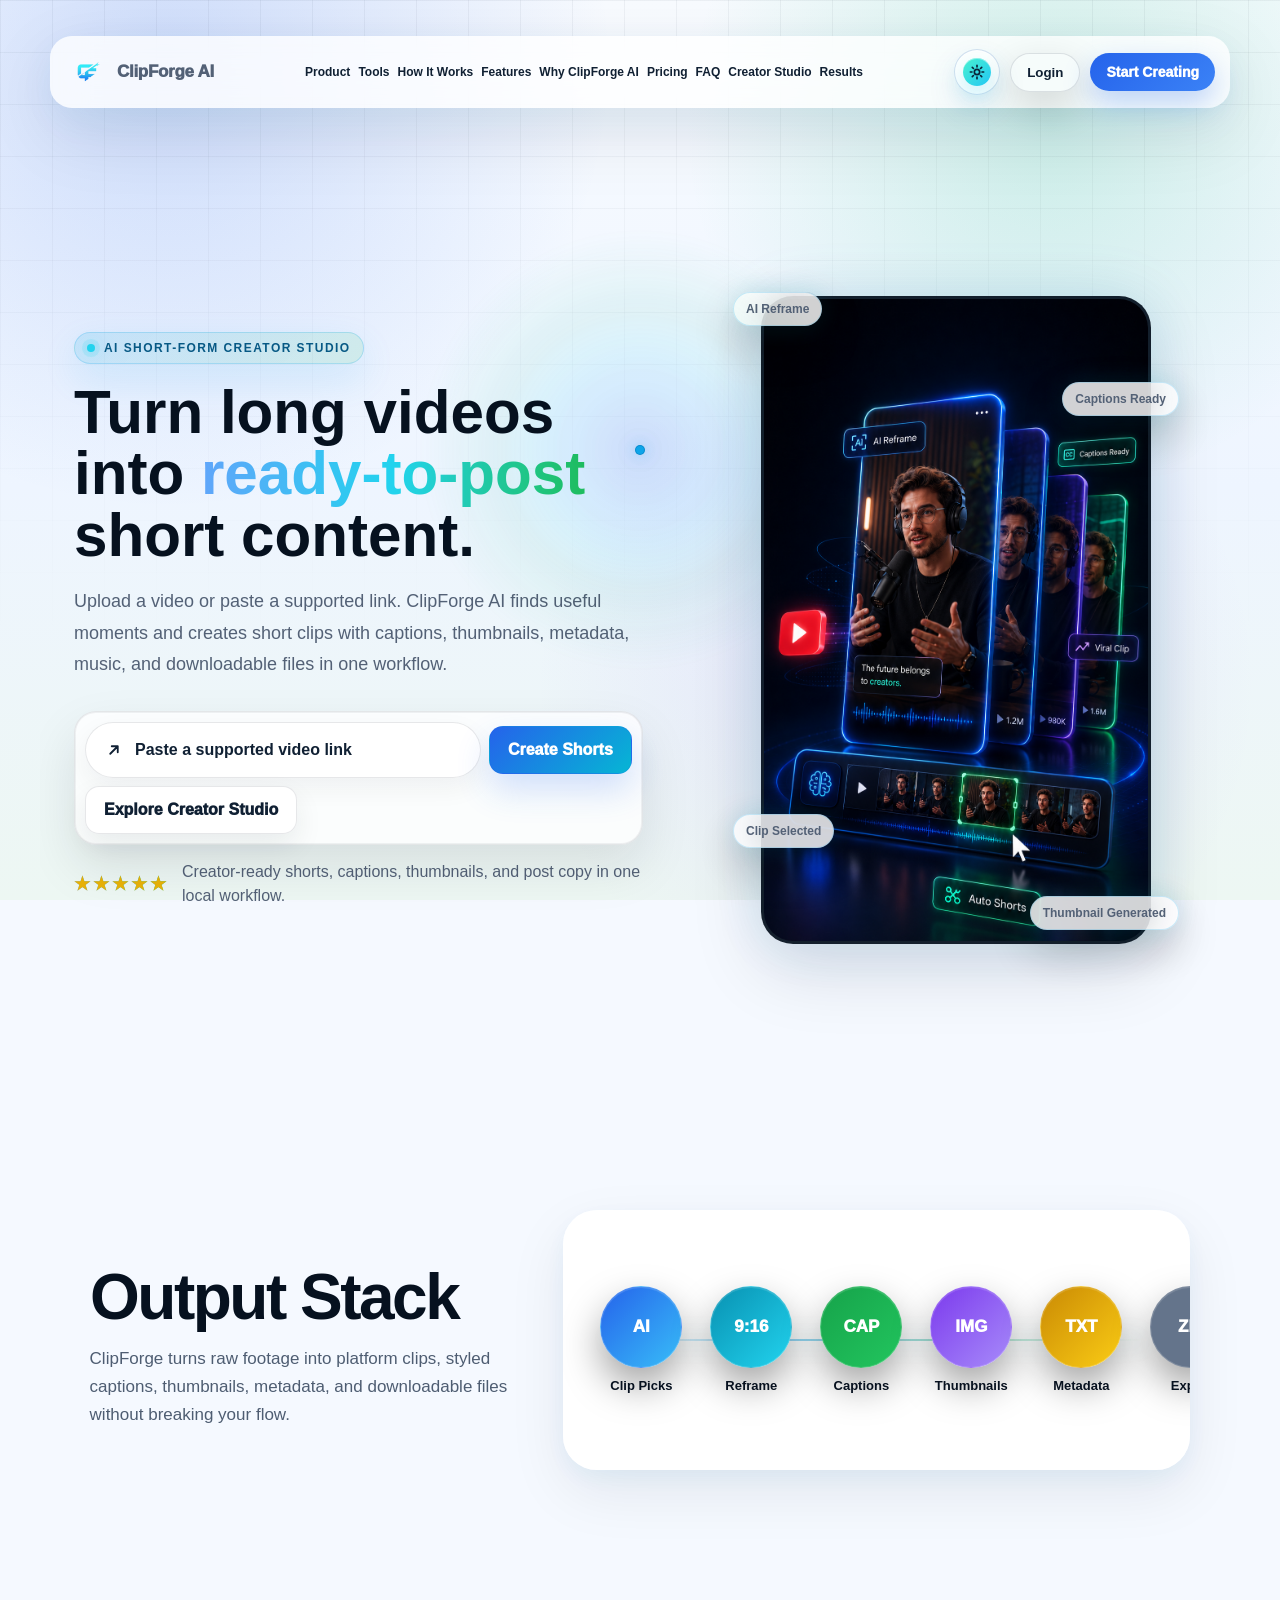
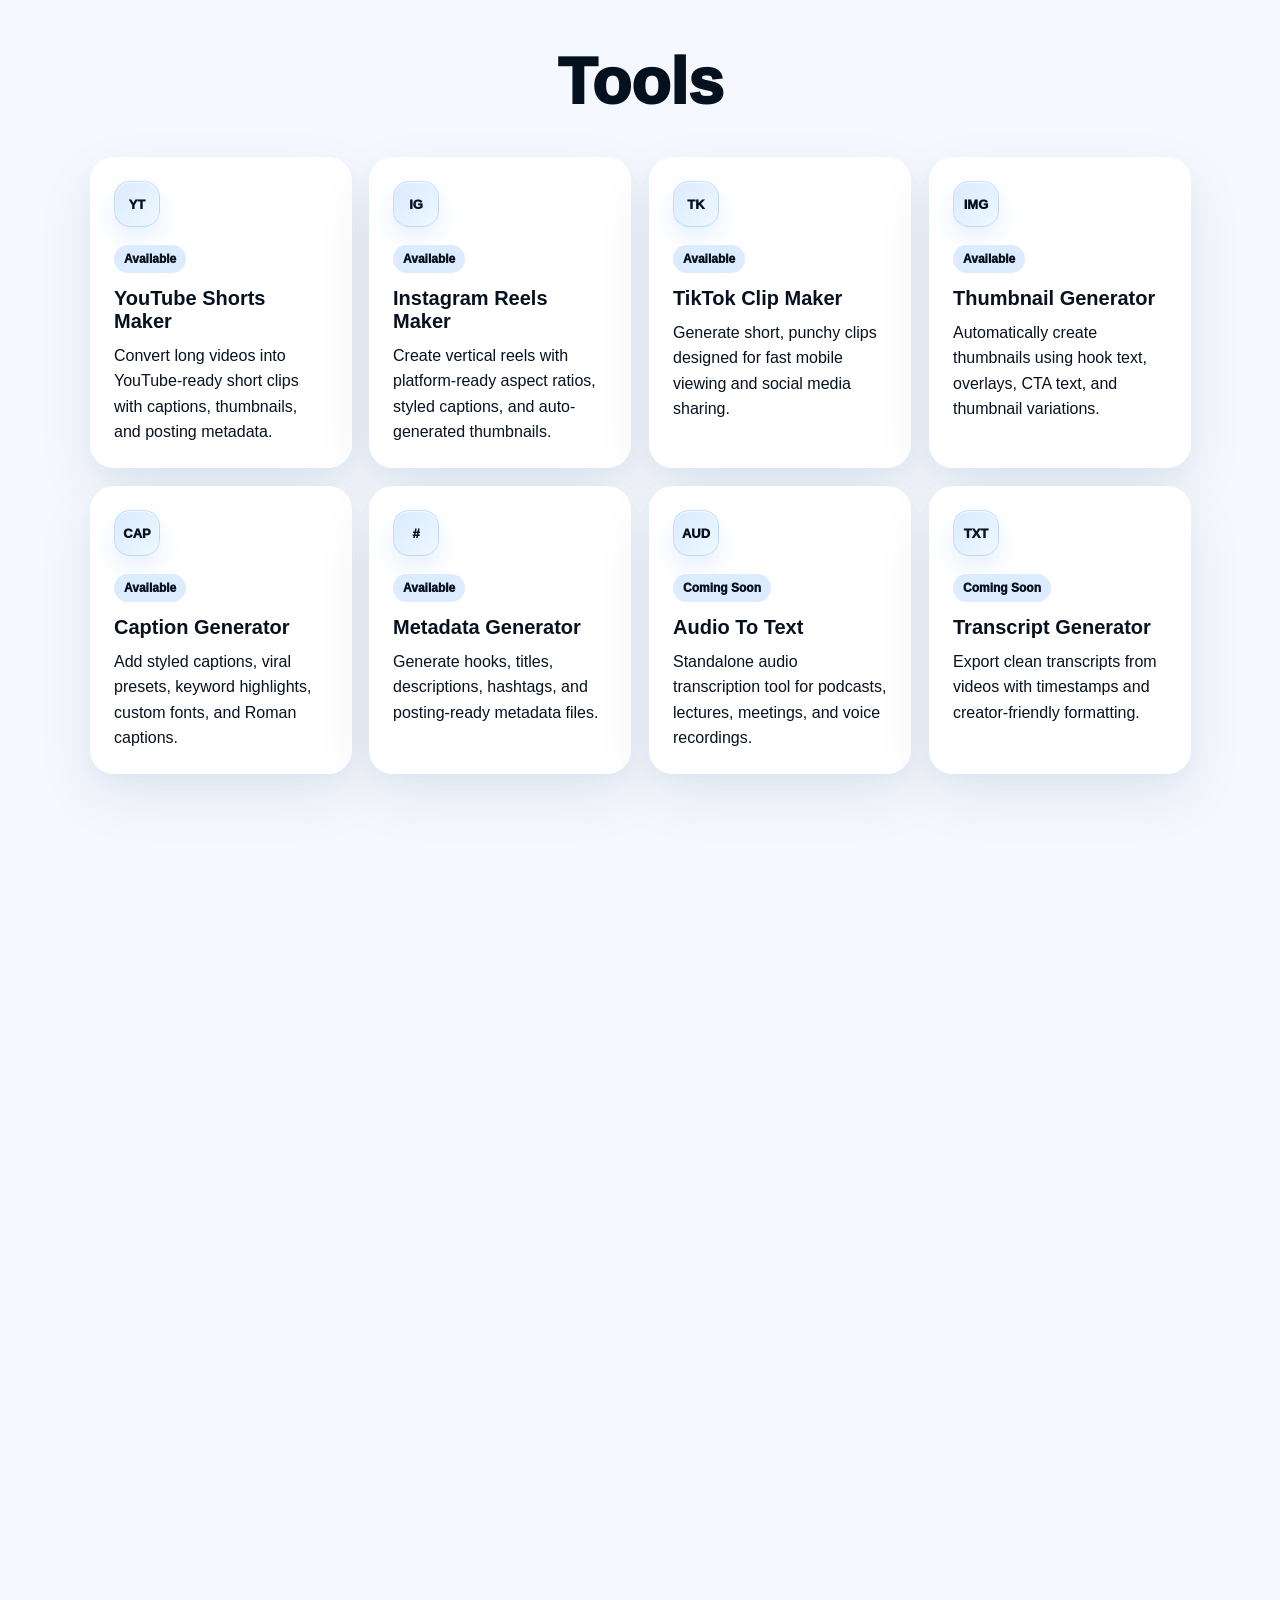
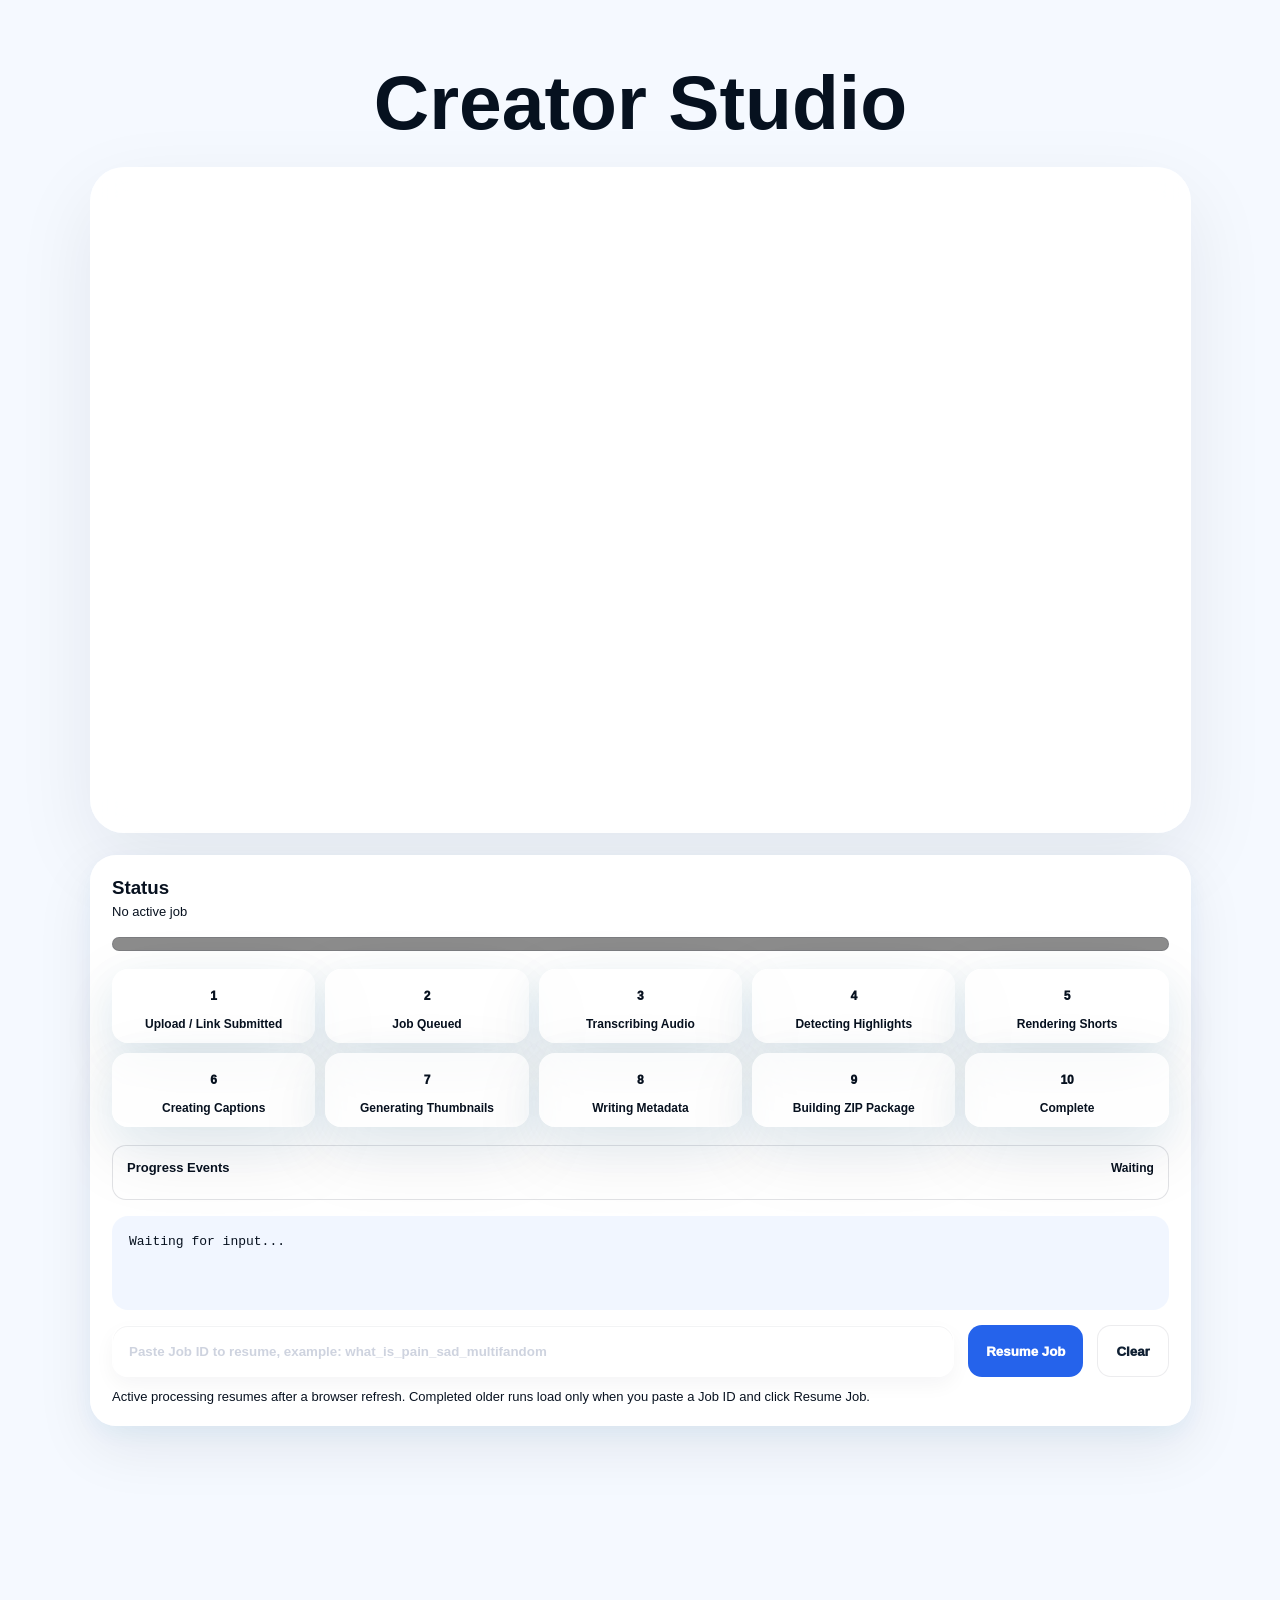
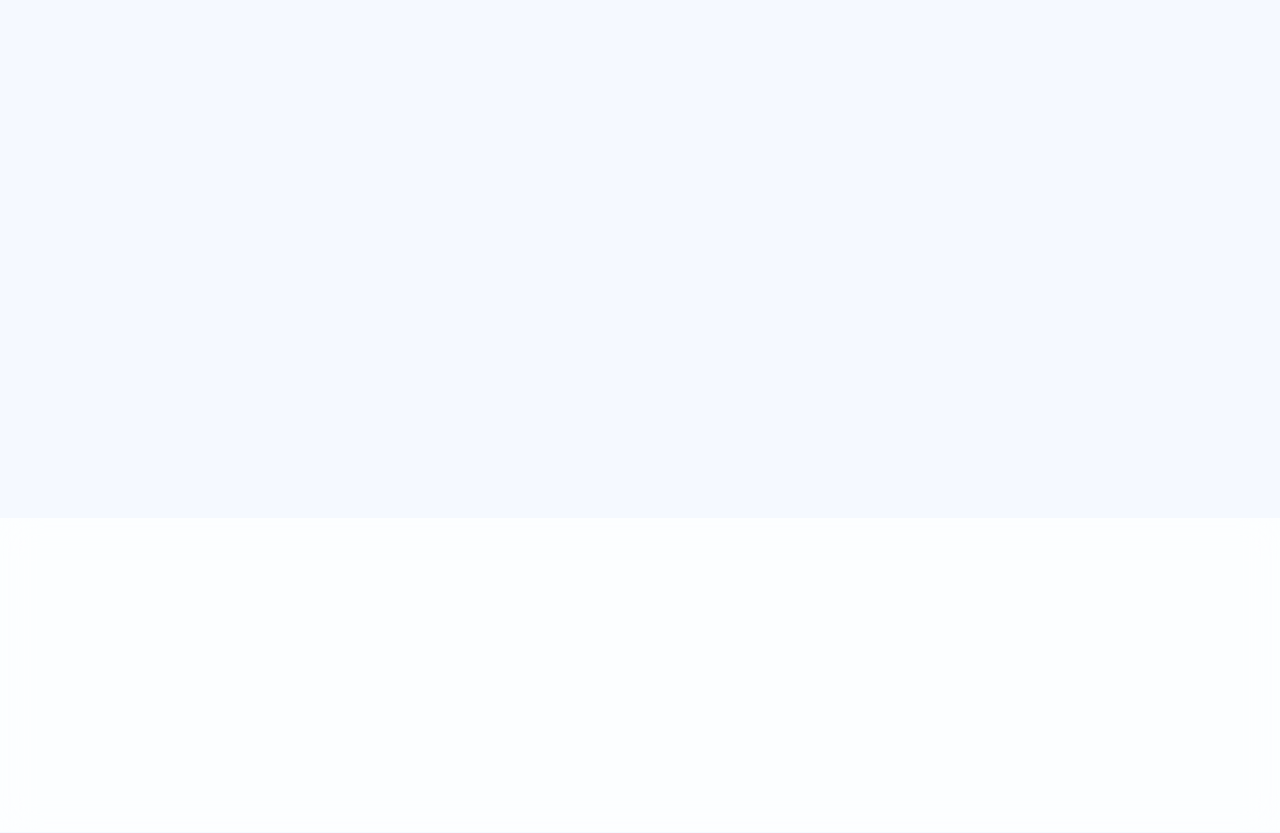
==== commit 93868d93: "Update ClipForge benchmark section" ====
--- a/frontend/index.html
+++ b/frontend/index.html
@@ -1,5 +1,5 @@
-﻿<!-- ClipForge AI file note: Static frontend markup for landing page, Creator Studio, auth modals, progress, pricing, and results UI. -->
-ï»¿<!DOCTYPE html>
+<!-- ClipForge AI file note: Static frontend markup for landing page, Creator Studio, auth modals, progress, pricing, and results UI. -->
+﻿<!DOCTYPE html>
 <html lang="en">
 <head>
   <meta charset="UTF-8" />
@@ -79,21 +79,24 @@
   <main>
     <section id="product" class="hero-section">
       <div class="hero-left">
+        <div class="hero-eyebrow">
+          <span class="pulse-dot" aria-hidden="true"></span>
+          AI SHORT-FORM CREATOR STUDIO
+        </div>
+
         <h1>
           Turn long videos into
-          <span>viral-ready shorts</span>
-          in minutes.
+          <span class="hero-gradient-word">ready-to-post</span>
+          short content.
         </h1>
 
         <p>
-          Upload a video or paste a link. ClipForge AI creates shorts,
-          captions, music, thumbnails, metadata, hooks, titles, descriptions,
-          and hashtags for YouTube Shorts, TikTok, Instagram Reels, and Facebook Reels.
+          Upload a video or paste a supported link. ClipForge AI finds useful moments and creates short clips with captions, thumbnails, metadata, music, and downloadable files in one workflow.
         </p>
 
         <div class="hero-actions hero-quick-actions">
           <div class="quick-input-card hero-quick-card">
-            <div class="quick-input-actions" aria-label="Start creating with a video link or upload">
+            <div class="quick-input-actions" aria-label="Start creating with a video link, upload, or project input">
               <a
                 href="#creator"
                 class="quick-link-field"
@@ -104,25 +107,23 @@
                     <path d="M7 17L17 7M9 7h8v8"></path>
                   </svg>
                 </span>
-                <span>Drop a video link</span>
+                <span>Paste a supported video link</span>
               </a>
 
               <a
                 href="#creator"
                 class="quick-input-btn primary"
-                onclick="window.startCreatorFlow?.('link')"
+                onclick="window.startCreatorFlow?.('upload')"
               >
                 Create Shorts
               </a>
-
-              <span class="quick-or">or</span>
 
               <a
                 href="#creator"
                 class="quick-input-btn secondary"
                 onclick="window.startCreatorFlow?.('upload')"
               >
-                Upload files
+                Explore Creator Studio
               </a>
             </div>
 
@@ -136,6 +137,10 @@
 
       <div class="hero-right">
         <div class="hero-visual-wrap">
+          <span class="hero-float-label label-reframe">AI Reframe</span>
+          <span class="hero-float-label label-captions">Captions Ready</span>
+          <span class="hero-float-label label-clip">Clip Selected</span>
+          <span class="hero-float-label label-thumb">Thumbnail Generated</span>
           <div class="hero-image-frame">
             <img
               src="./assets/hero-showcase.png"
@@ -466,108 +471,74 @@
       </div>
     </section>
 
-    <section id="why-clipforge" class="why-section">
-      <div class="comparison-heading">
+    <section id="why-clipforge" class="why-section benchmark-section">
+      <div class="comparison-heading benchmark-heading">
         <h2>Why ClipForge AI</h2>
-      </div>
-
-      <div class="comparison-matrix" aria-label="ClipForge AI comparison">
-        <div class="comparison-matrix-head" aria-hidden="true">
-          <span>Feature</span>
-          <span>Traditional Workflow</span>
-          <span>Typical AI Clip Tool</span>
-          <span>ClipForge AI</span>
-        </div>
-
-        <div class="comparison-matrix-row">
-          <div class="comparison-feature"><span>01</span><strong>Long video to shorts</strong></div>
-          <div class="comparison-cell muted"><span class="compare-badge bad">Manual</span></div>
-          <div class="comparison-cell"><span class="compare-badge mid">Included</span></div>
-          <div class="comparison-cell clipforge-win"><span class="compare-badge good">Advanced</span></div>
-        </div>
-
-        <div class="comparison-matrix-row">
-          <div class="comparison-feature"><span>02</span><strong>Raw footage support</strong></div>
-          <div class="comparison-cell muted"><span class="compare-badge bad">Manual editing</span></div>
-          <div class="comparison-cell"><span class="compare-badge mid">Limited</span></div>
-          <div class="comparison-cell clipforge-win"><span class="compare-badge good">Included</span></div>
-        </div>
-
-        <div class="comparison-matrix-row">
-          <div class="comparison-feature"><span>03</span><strong>AI transcription</strong></div>
-          <div class="comparison-cell muted"><span class="compare-badge bad">Separate tool</span></div>
-          <div class="comparison-cell"><span class="compare-badge mid">Basic</span></div>
-          <div class="comparison-cell clipforge-win"><span class="compare-badge good">Built in</span></div>
-        </div>
-
-        <div class="comparison-matrix-row">
-          <div class="comparison-feature"><span>04</span><strong>Semantic highlight detection</strong></div>
-          <div class="comparison-cell muted"><span class="compare-badge bad">Manual review</span></div>
-          <div class="comparison-cell"><span class="compare-badge mid">Limited</span></div>
-          <div class="comparison-cell clipforge-win"><span class="compare-badge good">Included</span></div>
-        </div>
-
-        <div class="comparison-matrix-row">
-          <div class="comparison-feature"><span>05</span><strong>Styled captions</strong></div>
-          <div class="comparison-cell muted"><span class="compare-badge bad">Manual setup</span></div>
-          <div class="comparison-cell"><span class="compare-badge mid">Basic</span></div>
-          <div class="comparison-cell clipforge-win"><span class="compare-badge good">Advanced</span></div>
-        </div>
-
-        <div class="comparison-matrix-row">
-          <div class="comparison-feature"><span>06</span><strong>Roman captions</strong></div>
-          <div class="comparison-cell muted"><span class="compare-badge bad">Not included</span></div>
-          <div class="comparison-cell"><span class="compare-badge mid">Limited</span></div>
-          <div class="comparison-cell clipforge-win"><span class="compare-badge good">Included</span></div>
-        </div>
-
-        <div class="comparison-matrix-row">
-          <div class="comparison-feature"><span>07</span><strong>Multiple editing styles</strong></div>
-          <div class="comparison-cell muted"><span class="compare-badge bad">Manual</span></div>
-          <div class="comparison-cell"><span class="compare-badge mid">Limited</span></div>
-          <div class="comparison-cell clipforge-win"><span class="compare-badge good">Style-aware</span></div>
-        </div>
-
-        <div class="comparison-matrix-row">
-          <div class="comparison-feature"><span>08</span><strong>Music integration</strong></div>
-          <div class="comparison-cell muted"><span class="compare-badge bad">Manual</span></div>
-          <div class="comparison-cell"><span class="compare-badge mid">Basic</span></div>
-          <div class="comparison-cell clipforge-win"><span class="compare-badge good">Included</span></div>
-        </div>
-
-        <div class="comparison-matrix-row">
-          <div class="comparison-feature"><span>09</span><strong>Thumbnail generation</strong></div>
-          <div class="comparison-cell muted"><span class="compare-badge bad">Separate design</span></div>
-          <div class="comparison-cell"><span class="compare-badge mid">Limited</span></div>
-          <div class="comparison-cell clipforge-win"><span class="compare-badge good">Auto generated</span></div>
-        </div>
-
-        <div class="comparison-matrix-row">
-          <div class="comparison-feature"><span>10</span><strong>Metadata generation</strong></div>
-          <div class="comparison-cell muted"><span class="compare-badge bad">Manual writing</span></div>
-          <div class="comparison-cell"><span class="compare-badge mid">Basic</span></div>
-          <div class="comparison-cell clipforge-win"><span class="compare-badge good">Generated</span></div>
-        </div>
-
-        <div class="comparison-matrix-row">
-          <div class="comparison-feature"><span>11</span><strong>Custom fonts</strong></div>
-          <div class="comparison-cell muted"><span class="compare-badge bad">Manual setup</span></div>
-          <div class="comparison-cell"><span class="compare-badge mid">Limited</span></div>
-          <div class="comparison-cell clipforge-win"><span class="compare-badge good">Supported</span></div>
-        </div>
-
-        <div class="comparison-matrix-row">
-          <div class="comparison-feature"><span>12</span><strong>ZIP export package</strong></div>
-          <div class="comparison-cell muted"><span class="compare-badge bad">Scattered files</span></div>
-          <div class="comparison-cell"><span class="compare-badge mid">Partial</span></div>
-          <div class="comparison-cell clipforge-win"><span class="compare-badge good">Full package</span></div>
-        </div>
-
-        <div class="comparison-matrix-row">
-          <div class="comparison-feature"><span>13</span><strong>Future SaaS scalability</strong></div>
-          <div class="comparison-cell muted"><span class="compare-badge bad">No</span></div>
-          <div class="comparison-cell"><span class="compare-badge mid">Depends</span></div>
-          <div class="comparison-cell clipforge-win"><span class="compare-badge good">Planned</span></div>
+        <p>Compare ClipForge AI with leading AI short-video tools.</p>
+      </div>
+
+      <div class="benchmark-selector" role="tablist" aria-label="Choose a short-video tool to compare">
+        <button class="benchmark-pill active" type="button" data-benchmark-target="opusclip" role="tab" aria-selected="true">OpusClip</button>
+        <button class="benchmark-pill" type="button" data-benchmark-target="submagic" role="tab">Submagic</button>
+        <button class="benchmark-pill" type="button" data-benchmark-target="munch" role="tab">Munch</button>
+        <button class="benchmark-pill" type="button" data-benchmark-target="wayin" role="tab">Wayin</button>
+        <button class="benchmark-pill" type="button" data-benchmark-target="autoshorts" role="tab">AutoShorts</button>
+      </div>
+
+      <div class="benchmark-card-grid" aria-live="polite">
+        <article class="benchmark-card clipforge-card">
+          <div class="benchmark-card-top">
+            <span class="benchmark-logo clipforge-logo">CF</span>
+            <div>
+              <span class="benchmark-label">CLIPFORGE AI</span>
+              <h3>ClipForge AI</h3>
+            </div>
+          </div>
+          <p>All-in-one workflow for turning long videos into complete short-form content packages.</p>
+          <div class="benchmark-summary-grid" id="benchmarkClipforgeSummary"></div>
+          <div class="benchmark-feature-list clipforge-feature-list" id="benchmarkClipforgeFeatures"></div>
+        </article>
+
+        <article class="benchmark-card competitor-card" id="benchmarkCompetitorCard">
+          <div class="benchmark-card-top">
+            <span class="benchmark-logo" id="benchmarkCompetitorLogo">OC</span>
+            <div>
+              <span class="benchmark-label">Selected competitor</span>
+              <h3 id="benchmarkCompetitorName">OpusClip</h3>
+            </div>
+          </div>
+          <p id="benchmarkCompetitorDescription">AI clipping tool focused on turning long videos into shorter social clips.</p>
+          <div class="benchmark-summary-grid" id="benchmarkCompetitorSummary"></div>
+          <div class="benchmark-feature-list" id="benchmarkCompetitorFeatures"></div>
+          <div class="benchmark-wins" id="benchmarkWins"></div>
+        </article>
+      </div>
+
+      <p class="benchmark-disclaimer">Competitor information is based on publicly available product pages and may change over time. Feature availability may vary by pricing plan.</p>
+
+      <div class="switch-reasons">
+        <h3>Why creators switch to ClipForge</h3>
+        <div class="switch-reason-grid">
+          <article>
+            <span class="reason-icon">01</span>
+            <h4>All-in-One Workflow</h4>
+            <p>Upload -> Clip -> Caption -> Thumbnail -> Metadata -> ZIP.</p>
+          </article>
+          <article>
+            <span class="reason-icon">02</span>
+            <h4>Built for Creators</h4>
+            <p>Creator Studio keeps clipping, styling, exports, and files in one workflow.</p>
+          </article>
+          <article>
+            <span class="reason-icon">03</span>
+            <h4>Supports Regional Creators</h4>
+            <p>English, Roman Urdu, Roman Hindi, and Punjabi-friendly workflows.</p>
+          </article>
+          <article>
+            <span class="reason-icon">04</span>
+            <h4>Growing Platform</h4>
+            <p>Roadmap includes publishing, analytics, teams, cloud, and API.</p>
+          </article>
         </div>
       </div>
     </section>
@@ -576,18 +547,18 @@
       <div class="pricing-heading">
         <h2>Choose a plan</h2>
 
-        <div class="billing-toggle-wrap">
+        <div class="billing-toggle-wrap" aria-label="Billing options">
           <span class="billing-label active" id="monthlyLabel" role="button" tabindex="0">Monthly</span>
 
           <label class="billing-switch" aria-label="Toggle yearly billing">
-            <input type="checkbox" id="billingToggle" />
+            <input type="checkbox" id="billingToggle" checked />
             <span></span>
           </label>
 
           <span class="billing-label" id="yearlyLabel" role="button" tabindex="0">Yearly</span>
         </div>
 
-        <p class="yearly-save-text">Save up to 40% with annual billing</p>
+        <p class="yearly-save-text">Save up to 40% with annual billing.</p>
       </div>
 
       <div class="credits-note">
@@ -596,228 +567,150 @@
           <span>1 credit = 1 minute of uploaded video processing</span>
         </div>
         <div>
-          <strong>No extra charge</strong>
-          <span>Captions, thumbnails, metadata, and ZIP are included in the same project</span>
+          <strong>Included output</strong>
+          <span>Generating captions, thumbnails, metadata, and ZIP files does not consume extra processing credits.</span>
         </div>
         <div>
-          <strong>Example</strong>
-          <span>A 45-minute podcast uses 45 credits</span>
+          <strong>Examples</strong>
+          <span>15-minute video = 15 credits | 45-minute podcast = 45 credits | 90-minute webinar = 90 credits</span>
         </div>
       </div>
 
       <div class="pricing-grid">
         <article class="price-card monthly-only-plan" data-plan-card data-monthly-only="true">
-          <span class="plan-label">Free Test</span>
+          <span class="plan-label">Free</span>
           <h3>Free</h3>
-          <p class="price">
-            $0<span>/month</span>
-          </p>
-
-          <p class="credit-line">
-            30 credits/month
-          </p>
-
-          <p class="billing-note monthly-only-note">
-            Free plan is available monthly only.
-          </p>
-
-          <p class="price-desc">
-            Best for testing ClipForge AI with basic exports and limited processing.
-          </p>
-
+          <p class="price">$0<span>/month</span></p>
+          <p class="credit-line">30 credits/month</p>
+          <p class="billing-note monthly-only-note">For testing ClipForge AI with short videos and basic exports.</p>
           <ul>
-            <li>30 minutes video processing</li>
-            <li>Max 10 min video length</li>
-            <li>3 shorts/month</li>
+            <li>30 minutes of video processing per month</li>
+            <li>Maximum 10-minute input video</li>
+            <li>Maximum 3 generated shorts per month</li>
             <li>720p export</li>
-            <li>Basic captions</li>
-            <li>Basic metadata</li>
+            <li>Basic AI highlight detection</li>
+            <li>Fixed-duration clipping</li>
+            <li>Basic captions and caption presets</li>
+            <li>Basic metadata generation</li>
+            <li>1 thumbnail variation per short</li>
+            <li>Shorts, metadata, and ZIP preview/export</li>
+            <li>3-day project storage</li>
             <li>Watermark included</li>
-            <li>3-day storage</li>
+            <li class="not-included">Semantic advanced clipping - Not Included</li>
+            <li class="not-included">Raw Footage Mode - Not Included</li>
+            <li class="not-included">Custom fonts - Not Included</li>
+            <li class="not-included">Roman caption cleanup - Not Included</li>
+            <li class="not-included">Advanced editing styles - Not Included</li>
+            <li class="not-included">Priority processing - Not Included</li>
           </ul>
-
-          <a href="#creator" class="plan-btn">Start Testing</a>
+          <a href="#creator" class="plan-btn">Start Free</a>
         </article>
 
         <article class="price-card highlighted" data-plan-card>
           <span class="plan-label">Most Popular</span>
           <h3>Creator</h3>
-
-          <p
-            class="price dynamic-price"
-            data-monthly-price="$15"
-            data-yearly-price="$12"
-            data-monthly-period="/month"
-            data-yearly-period="/month"
-          >
-
-          <p
-            class="credit-line dynamic-credits"
-            data-monthly-credits="150 credits/month"
-            data-yearly-credits="1,800 credits/year"
-          >
-            150 credits/month
-          </p>
-
-          <p
-            class="billing-note"
-            data-monthly-note="$15 billed monthly"
-            data-yearly-note="$144 billed yearly"
-          >
-            $15 billed monthly
-          </p>
-
-          <p class="price-desc">
-            For individual creators who need watermark-free shorts, captions,
-            thumbnails, metadata, and ZIP export.
-          </p>
-
+          <p class="price dynamic-price" data-monthly-price="$15" data-yearly-price="$9" data-monthly-period="/month" data-yearly-period="/month">$15<span>/month</span></p>
+          <p class="credit-line dynamic-credits" data-monthly-credits="150 credits/month" data-yearly-credits="1,800 credits/year">150 credits/month</p>
+          <p class="billing-note" data-monthly-note="For individual creators who need watermark-free short clips and complete content packages." data-yearly-note="$108 billed annually. Includes 1,800 yearly processing credits.">For individual creators who need watermark-free short clips and complete content packages.</p>
           <ul>
-            <li>150 minutes video processing/month</li>
-            <li>Max 45 min video length</li>
-            <li>50 shorts/month</li>
+            <li>150 minutes of video processing per month</li>
+            <li>Maximum 45-minute input video</li>
+            <li>Maximum 50 generated shorts per month</li>
             <li>1080p export</li>
             <li>No watermark</li>
-            <li>Semantic AI segmentation</li>
-            <li>Roman captions</li>
-            <li>Viral caption presets</li>
-            <li>Music categories</li>
-            <li>Auto thumbnails</li>
-            <li>Metadata generation</li>
-            <li>ZIP download</li>
+            <li>AI highlight detection</li>
+            <li>Semantic, manual, and fixed-duration clipping</li>
+            <li>Styled caption presets and font presets</li>
+            <li>Roman Urdu/Hindi/Punjabi caption workflow</li>
+            <li>Vertical auto reframe and talking-head face-center reframe</li>
+            <li>Music categories and smart music recommendation</li>
+            <li>3 thumbnail variations per short</li>
+            <li>Metadata generation with titles, hooks, descriptions, hashtags, and CTA</li>
+            <li>Language-aware metadata</li>
+            <li>Transcript cache, progress tracking, and resume job support</li>
+            <li>ZIP export</li>
+            <li>30-day project storage</li>
+            <li class="coming-soon-feature">Direct publishing - Coming Soon</li>
+            <li class="coming-soon-feature">Social scheduling - Coming Soon</li>
           </ul>
-
-          <a
-            href="javascript:void(0)"
-            onclick="alert('Creator plan payment system coming soon')"
-            class="plan-btn"
-          >
-            Join Waitlist
-          </a>
+          <a href="javascript:void(0)" onclick="alert('Creator plan payment system coming soon')" class="plan-btn">Choose Creator</a>
         </article>
 
         <article class="price-card" data-plan-card>
           <span class="plan-label">Advanced</span>
           <h3>Pro</h3>
-
-          <p
-            class="price dynamic-price"
-            data-monthly-price="$29"
-            data-yearly-price="$17.4"
-            data-monthly-period="/month"
-            data-yearly-period="/month"
-          >
-            $29<span>/month</span>
-          </p>
-
-          <p
-            class="credit-line dynamic-credits"
-            data-monthly-credits="400 credits/month"
-            data-yearly-credits="4,800 credits/year"
-          >
-            400 credits/month
-          </p>
-
-          <p
-            class="billing-note"
-            data-monthly-note="$29 billed monthly"
-            data-yearly-note="$208.8 billed yearly"
-          >
-            $29 billed monthly
-          </p>
-
-          <p class="price-desc">
-            For serious creators, podcasters, educators, marketers, and editors
-            who need more control.
-          </p>
-
+          <p class="price dynamic-price" data-monthly-price="$29" data-yearly-price="$17.4" data-monthly-period="/month" data-yearly-period="/month">$29<span>/month</span></p>
+          <p class="credit-line dynamic-credits" data-monthly-credits="400 credits/month" data-yearly-credits="4,800 credits/year">400 credits/month</p>
+          <p class="billing-note" data-monthly-note="For serious creators, podcasters, educators, marketers, and editors who need more control." data-yearly-note="$208.8 billed annually. Includes 4,800 yearly processing credits.">For serious creators, podcasters, educators, marketers, and editors who need more control.</p>
           <ul>
-            <li>400 minutes video processing/month</li>
-            <li>Max 2 hour video length</li>
-            <li>200 shorts/month</li>
-            <li>1080p export</li>
+            <li>Everything in Creator</li>
+            <li>400 minutes of video processing per month</li>
+            <li>Maximum 2-hour input video</li>
+            <li>Maximum 200 generated shorts per month</li>
+            <li>1080p high-quality export</li>
+            <li>Raw Footage Mode</li>
+            <li>Multiple video upload</li>
+            <li>Advanced editing style presets</li>
+            <li>Custom caption fonts and styling</li>
+            <li>Manual clip range builder</li>
+            <li>More thumbnail variations</li>
+            <li>Structured metadata files</li>
+            <li>Faster processing queue</li>
+            <li>Longer project history</li>
+            <li>Priority support</li>
+            <li>90-day project storage</li>
+            <li class="coming-soon-feature">Virality score - Coming Soon</li>
+            <li class="coming-soon-feature">Hook strength score - Coming Soon</li>
+            <li class="coming-soon-feature">Silence removal - Coming Soon</li>
+            <li class="coming-soon-feature">Filler word removal - Coming Soon</li>
+            <li class="coming-soon-feature">Speaker tracking - Coming Soon</li>
+            <li class="coming-soon-feature">Brand kit - Coming Soon</li>
+            <li class="coming-soon-feature">Publishing and scheduling - Coming Soon</li>
+            <li class="coming-soon-feature">Analytics dashboard - Coming Soon</li>
+          </ul>
+          <a href="javascript:void(0)" onclick="alert('Pro plan payment system coming soon')" class="plan-btn">Choose Pro</a>
+        </article>
+
+        <article class="price-card" data-plan-card>
+          <span class="plan-label">Agency</span>
+          <h3>Agency</h3>
+          <p class="price dynamic-price" data-monthly-price="$79" data-yearly-price="$47.4" data-monthly-period="/month" data-yearly-period="/month">$79<span>/month</span></p>
+          <p class="credit-line dynamic-credits" data-monthly-credits="1200 credits/month" data-yearly-credits="14,400 credits/year">1200 credits/month</p>
+          <p class="billing-note" data-monthly-note="For agencies, editors, social media teams, and bulk client workflows." data-yearly-note="$568.8 billed annually. Includes 14,400 yearly processing credits.">For agencies, editors, social media teams, and bulk client workflows.</p>
+          <ul>
+            <li>Everything in Pro</li>
+            <li>1200 minutes of video processing per month</li>
+            <li>Maximum 3-hour input video</li>
+            <li>Maximum 800 generated shorts per month</li>
             <li>No watermark</li>
-            <li>Everything in Creator</li>
-            <li>Raw Footage Mode</li>
-            <li>Advanced editing styles</li>
-            <li>Custom fonts</li>
-            <li>Thumbnail variations</li>
-            <li>Structured metadata</li>
-            <li>Priority queue</li>
-            <li>Future OpenAI enhancement</li>
+            <li>Bulk processing support</li>
+            <li>Highest processing priority</li>
+            <li>Extended project history</li>
+            <li>Priority support</li>
+            <li>Agency-ready export packages</li>
+            <li>Custom monthly credit requests</li>
+            <li>180-day project storage</li>
+            <li class="coming-soon-feature">3 team seats - Coming Soon</li>
+            <li class="coming-soon-feature">Team workspaces - Coming Soon</li>
+            <li class="coming-soon-feature">User roles and permissions - Coming Soon</li>
+            <li class="coming-soon-feature">Client folders - Coming Soon</li>
+            <li class="coming-soon-feature">Client review links - Coming Soon</li>
+            <li class="coming-soon-feature">Approval workflow - Coming Soon</li>
+            <li class="coming-soon-feature">Brand kits - Coming Soon</li>
+            <li class="coming-soon-feature">Agency templates - Coming Soon</li>
+            <li class="coming-soon-feature">Social scheduling - Coming Soon</li>
+            <li class="coming-soon-feature">Social analytics - Coming Soon</li>
+            <li class="coming-soon-feature">API access - Coming Soon</li>
+            <li class="coming-soon-feature">White-label exports - Coming Soon</li>
           </ul>
-
-          <a
-            href="javascript:void(0)"
-            onclick="alert('Pro plan payment system coming soon')"
-            class="plan-btn"
-          >
-            Join Waitlist
-          </a>
-        </article>
-
-        <article class="price-card" data-plan-card>
-          <span class="plan-label">Teams</span>
-          <h3>Agency</h3>
-
-          <p
-            class="price dynamic-price"
-            data-monthly-price="$79"
-            data-yearly-price="$49"
-            data-monthly-period="/month"
-            data-yearly-period="/month"
-          >
-            $79<span>/month</span>
-          </p>
-
-          <p
-            class="credit-line dynamic-credits"
-            data-monthly-credits="1200 credits/month"
-            data-yearly-credits="14,400 credits/year"
-          >
-            1200 credits/month
-          </p>
-
-          <p
-            class="billing-note"
-            data-monthly-note="$79 billed monthly"
-            data-yearly-note="$588 billed yearly"
-          >
-            $79 billed monthly
-          </p>
-
-          <p class="price-desc">
-            For agencies, editors, social media teams, and bulk content workflows.
-          </p>
-
-          <ul>
-            <li>1200 minutes video processing/month</li>
-            <li>Max 3 hour video length</li>
-            <li>800 shorts/month</li>
-            <li>No watermark</li>
-            <li>Everything in Pro</li>
-            <li>3 team seats later</li>
-            <li>Bulk workflows later</li>
-            <li>Client folders later</li>
-            <li>Brand kit later</li>
-            <li>Agency templates</li>
-            <li>Priority support</li>
-            <li>Future social scheduling</li>
-          </ul>
-
-          <a
-            href="javascript:void(0)"
-            onclick="alert('Agency plan contact system coming soon')"
-            class="plan-btn"
-          >
-            Contact Us
-          </a>
+          <a href="javascript:void(0)" onclick="alert('Agency sales contact system coming soon')" class="plan-btn">Contact Sales</a>
         </article>
       </div>
 
       <div class="custom-credits-section">
         <div class="pricing-heading small">
           <h2>Need more credits?</h2>
+          <p>Extra credits are added to your account and used after your monthly plan credits.</p>
         </div>
 
         <div class="credit-pack-grid">
@@ -826,7 +719,7 @@
             <h3>+100 Credits</h3>
             <p class="pack-price">$10</p>
             <p>Good for small extra projects and short monthly overflow.</p>
-            <a href="javascript:void(0)" onclick="alert('Credit packs coming soon')">Add Credits</a>
+            <a href="javascript:void(0)" onclick="alert('Credit packs purchase flow coming soon')">Buy Credits</a>
           </article>
 
           <article class="credit-pack-card">
@@ -834,15 +727,16 @@
             <h3>+300 Credits</h3>
             <p class="pack-price">$25</p>
             <p>Best for creators processing extra podcasts, interviews, or lectures.</p>
-            <a href="javascript:void(0)" onclick="alert('Credit packs coming soon')">Add Credits</a>
+            <a href="javascript:void(0)" onclick="alert('Credit packs purchase flow coming soon')">Buy Credits</a>
           </article>
 
           <article class="credit-pack-card popular-pack">
-            <span>Pro Boost</span>
-            <h3>+700 Credits</h3>
+            <span>Best Value</span>
+            <h3>Pro Boost</h3>
+            <p class="credit-line">+700 Credits</p>
             <p class="pack-price">$49</p>
             <p>Best value for frequent creators, editors, and weekly content batches.</p>
-            <a href="javascript:void(0)" onclick="alert('Credit packs coming soon')">Add Credits</a>
+            <a href="javascript:void(0)" onclick="alert('Credit packs purchase flow coming soon')">Buy Credits</a>
           </article>
 
           <article class="credit-pack-card">
@@ -850,25 +744,16 @@
             <h3>+1500 Credits</h3>
             <p class="pack-price">$99</p>
             <p>For agencies, teams, and client-heavy monthly production workflows.</p>
-            <a href="javascript:void(0)" onclick="alert('Credit packs coming soon')">Add Credits</a>
+            <a href="javascript:void(0)" onclick="alert('Credit packs purchase flow coming soon')">Buy Credits</a>
           </article>
         </div>
 
         <div class="enterprise-credits">
           <div>
             <h3>Need custom monthly credits?</h3>
-            <p>
-              For large teams, schools, media companies, and agencies, custom credit limits,
-              storage, team seats, and workflow support can be added later.
-            </p>
+            <p>For large teams, schools, media companies, and agencies, custom credit limits and workflow support can be discussed for future plans.</p>
           </div>
-
-          <a
-            href="javascript:void(0)"
-            onclick="alert('Custom credits contact form coming soon')"
-          >
-            Request Custom Credits
-          </a>
+          <a href="javascript:void(0)" onclick="alert('Custom credits contact form coming soon')">Request Custom Credits</a>
         </div>
       </div>
     </section>
@@ -904,7 +789,7 @@
             <p>
               After processing, ClipForge AI can generate short videos, captions, thumbnails,
               hook text, titles, descriptions, hashtags, metadata files, and a downloadable
-              ZIP package. This means you are not only getting clips Ã¢â‚¬â€ you are getting the
+              ZIP package. This means you are not only getting clips â€” you are getting the
               supporting content needed to publish faster on YouTube Shorts, TikTok,
               Instagram Reels, and Facebook Reels.
             </p>
--- a/frontend/style.css
+++ b/frontend/style.css
@@ -1,4 +1,4 @@
-﻿/*
+/*
  * ClipForge AI file note: Frontend visual design: dark/light theme, responsive layout, Creator Studio, pricing, results, and premium SaaS styling.
  * Theme/layout sections are grouped with comments for easier UI debugging.
  */
@@ -10639,3 +10639,1199 @@
   background: #22c55e;
   box-shadow: none;
 }
+
+/* =========================
+   Hero Refresh
+========================= */
+.hero-section {
+  min-height: clamp(650px, 82vh, 760px) !important;
+  padding: clamp(64px, 8vw, 96px) 0 clamp(46px, 6vw, 72px) !important;
+  grid-template-columns: minmax(0, 1.04fr) minmax(320px, 0.96fr) !important;
+  gap: clamp(32px, 5vw, 64px) !important;
+  align-items: center !important;
+}
+
+.hero-eyebrow {
+  width: fit-content;
+  display: inline-flex;
+  align-items: center;
+  gap: 9px;
+  padding: 8px 12px;
+  border: 1px solid rgba(34, 211, 238, 0.24);
+  border-radius: 999px;
+  background: linear-gradient(135deg, rgba(59, 130, 246, 0.14), rgba(34, 197, 94, 0.11));
+  color: #a7f3d0;
+  font-size: 12px;
+  font-weight: 900;
+  letter-spacing: 0.12em;
+  text-transform: uppercase;
+  box-shadow: 0 14px 36px rgba(14, 165, 233, 0.12);
+}
+
+.pulse-dot {
+  width: 8px;
+  height: 8px;
+  border-radius: 999px;
+  background: #22d3ee;
+  box-shadow: 0 0 0 5px rgba(34, 211, 238, 0.14), 0 0 18px rgba(34, 211, 238, 0.65);
+}
+
+.hero-left h1 {
+  max-width: 820px !important;
+  margin-top: 18px !important;
+  font-size: clamp(42px, 5.6vw, 78px) !important;
+  line-height: 1.02 !important;
+  letter-spacing: 0 !important;
+  text-wrap: balance;
+}
+
+.hero-left h1 .hero-gradient-word {
+  display: inline !important;
+  background: linear-gradient(90deg, #60a5fa, #22d3ee, #22c55e);
+  -webkit-background-clip: text;
+  background-clip: text;
+  color: transparent !important;
+}
+
+.hero-left p {
+  max-width: 720px !important;
+  margin-top: 20px !important;
+  font-size: clamp(16px, 1.6vw, 18px) !important;
+  line-height: 1.75 !important;
+}
+
+.hero-actions.hero-quick-actions {
+  width: min(790px, 100%) !important;
+  margin-top: 30px !important;
+}
+
+.hero-quick-card.quick-input-card {
+  width: 100% !important;
+  display: block !important;
+}
+
+.hero-quick-card .quick-input-actions {
+  display: flex !important;
+  flex-wrap: wrap !important;
+  justify-content: flex-start !important;
+  align-items: center !important;
+  gap: 10px !important;
+  padding: 10px !important;
+  border: 1px solid rgba(148, 163, 184, 0.18) !important;
+  border-radius: 22px !important;
+  background: rgba(8, 15, 29, 0.58) !important;
+  box-shadow: inset 0 1px 0 rgba(255, 255, 255, 0.05), 0 24px 70px rgba(0, 0, 0, 0.18) !important;
+}
+
+.hero-quick-card .quick-link-field {
+  min-width: min(330px, 100%) !important;
+  flex: 1 1 280px !important;
+}
+
+.hero-quick-card .quick-input-btn {
+  min-width: auto !important;
+  min-height: 48px !important;
+  padding: 14px 18px !important;
+  border-radius: 14px !important;
+  white-space: nowrap !important;
+}
+
+.hero-input-options,
+.hero-feature-chips,
+.hero-trust-line,
+.hero-workflow-strip {
+  display: flex;
+  flex-wrap: wrap;
+  align-items: center;
+  gap: 10px;
+}
+
+.hero-input-options {
+  margin-top: 14px;
+}
+
+.hero-input-options a {
+  color: #cbd5e1;
+  font-size: 13px;
+  font-weight: 800;
+  text-decoration: none;
+  padding: 8px 10px;
+  border: 1px solid rgba(148, 163, 184, 0.15);
+  border-radius: 999px;
+  background: rgba(15, 23, 42, 0.5);
+}
+
+.hero-input-options a:hover {
+  color: #ffffff;
+  border-color: rgba(34, 211, 238, 0.38);
+  background: rgba(14, 165, 233, 0.14);
+}
+
+.hero-feature-chips {
+  margin-top: 16px;
+}
+
+.hero-feature-chips span {
+  color: #dbeafe;
+  font-size: 12px;
+  font-weight: 900;
+  padding: 9px 11px;
+  border: 1px solid rgba(34, 211, 238, 0.16);
+  border-radius: 999px;
+  background: linear-gradient(135deg, rgba(59, 130, 246, 0.12), rgba(34, 197, 94, 0.09));
+}
+
+.hero-trust-line {
+  margin-top: 16px !important;
+  color: #cbd5e1 !important;
+  font-size: 13px !important;
+}
+
+.trust-separator {
+  color: #22d3ee;
+  opacity: 0.8;
+}
+
+.coming-soon-badge {
+  color: #bbf7d0;
+  font-weight: 900;
+  padding: 6px 9px;
+  border: 1px solid rgba(34, 197, 94, 0.24);
+  border-radius: 999px;
+  background: rgba(22, 163, 74, 0.14);
+}
+
+.hero-workflow-strip {
+  margin-top: 16px;
+  padding-top: 15px;
+  border-top: 1px solid rgba(148, 163, 184, 0.14);
+  color: #93c5fd;
+  font-size: 12px;
+  font-weight: 900;
+  letter-spacing: 0.03em;
+  text-transform: uppercase;
+}
+
+.hero-workflow-strip span:not(:last-child)::after {
+  content: ">";
+  margin-left: 10px;
+  color: #22d3ee;
+  opacity: 0.75;
+}
+
+.hero-visual-wrap {
+  position: relative !important;
+  isolation: isolate;
+}
+
+.hero-float-label {
+  position: absolute;
+  z-index: 5;
+  padding: 9px 12px;
+  border: 1px solid rgba(34, 211, 238, 0.24);
+  border-radius: 999px;
+  background: rgba(8, 15, 29, 0.78);
+  color: #e0f2fe;
+  font-size: 12px;
+  font-weight: 900;
+  box-shadow: 0 18px 44px rgba(0, 0, 0, 0.24), 0 0 28px rgba(34, 211, 238, 0.12);
+  backdrop-filter: blur(14px);
+}
+
+.label-reframe {
+  top: 70px;
+  left: 10px;
+}
+
+.label-captions {
+  top: 180px;
+  right: 0;
+}
+
+.label-clip {
+  left: -8px;
+  bottom: 180px;
+}
+
+.label-thumb {
+  right: 8px;
+  bottom: 82px;
+}
+
+.hero-image-frame {
+  width: min(100%, 390px) !important;
+  height: clamp(560px, 58vw, 660px) !important;
+  border-radius: 32px !important;
+  box-shadow: 0 34px 90px rgba(0, 0, 0, 0.38), 0 0 80px rgba(34, 211, 238, 0.16) !important;
+}
+
+.hero-showcase-image {
+  border-radius: 29px !important;
+}
+
+.hero-section a:focus-visible,
+.hero-section button:focus-visible {
+  outline: 3px solid rgba(34, 211, 238, 0.72) !important;
+  outline-offset: 4px !important;
+}
+
+body[data-theme="light"] .hero-eyebrow,
+body[data-theme="light"] .hero-feature-chips span,
+body[data-theme="light"] .coming-soon-badge {
+  color: #075985;
+  background: linear-gradient(135deg, rgba(14, 165, 233, 0.13), rgba(34, 197, 94, 0.12));
+  border-color: rgba(14, 165, 233, 0.22);
+}
+
+body[data-theme="light"] .hero-quick-card .quick-input-actions,
+body[data-theme="light"] .hero-input-options a {
+  background: rgba(255, 255, 255, 0.78) !important;
+  border-color: rgba(15, 23, 42, 0.1) !important;
+}
+
+body[data-theme="light"] .hero-input-options a,
+body[data-theme="light"] .hero-trust-line,
+body[data-theme="light"] .hero-workflow-strip {
+  color: #1e293b !important;
+}
+
+body[data-theme="light"] .hero-float-label {
+  color: #0f172a;
+  background: rgba(255, 255, 255, 0.82);
+  border-color: rgba(14, 165, 233, 0.2);
+}
+
+@media (max-width: 1100px) {
+  .hero-section {
+    grid-template-columns: 1fr !important;
+    min-height: auto !important;
+  }
+
+  .hero-left,
+  .hero-right {
+    width: 100%;
+  }
+
+  .hero-right {
+    justify-content: center !important;
+  }
+
+  .hero-float-label {
+    display: none;
+  }
+}
+
+@media (max-width: 640px) {
+  .hero-section {
+    padding-top: 46px !important;
+  }
+
+  .hero-left h1 {
+    font-size: clamp(38px, 12vw, 54px) !important;
+  }
+
+  .hero-quick-card .quick-input-actions,
+  .hero-input-options,
+  .hero-feature-chips,
+  .hero-trust-line,
+  .hero-workflow-strip {
+    align-items: stretch;
+  }
+
+  .hero-quick-card .quick-link-field,
+  .hero-quick-card .quick-input-btn,
+  .hero-input-options a,
+  .hero-feature-chips span {
+    width: 100% !important;
+    justify-content: center !important;
+    text-align: center;
+  }
+
+  .trust-separator {
+    display: none;
+  }
+
+  .hero-workflow-strip span:not(:last-child)::after {
+    content: none;
+  }
+
+  .hero-image-frame {
+    width: min(100%, 300px) !important;
+    height: auto !important;
+    aspect-ratio: 9 / 16 !important;
+  }
+}
+
+/* =========================
+   Hero Responsive Cleanup
+========================= */
+.hero-section {
+  width: min(calc(100% - 48px), 1640px) !important;
+  max-width: 1640px !important;
+  margin-inline: auto !important;
+  padding-inline: clamp(18px, 3vw, 34px) !important;
+  box-sizing: border-box !important;
+  overflow: clip !important;
+  grid-template-columns: minmax(0, 0.98fr) minmax(300px, 0.86fr) !important;
+}
+
+.hero-left,
+.hero-right,
+.hero-actions.hero-quick-actions,
+.hero-quick-card.quick-input-card {
+  min-width: 0 !important;
+  max-width: 100% !important;
+}
+
+.hero-left h1 {
+  max-width: 760px !important;
+  font-size: clamp(42px, 4.7vw, 72px) !important;
+}
+
+.hero-left p {
+  max-width: 680px !important;
+}
+
+.hero-quick-card .quick-input-actions {
+  width: 100% !important;
+  box-sizing: border-box !important;
+}
+
+.hero-quick-card .quick-link-field {
+  min-width: 240px !important;
+  flex: 1 1 260px !important;
+}
+
+.hero-quick-card .quick-input-btn {
+  flex: 0 1 auto !important;
+}
+
+.hero-quick-card .quick-rating-row {
+  margin-top: 15px !important;
+  display: flex !important;
+  align-items: center !important;
+  gap: 10px !important;
+  color: #cbd5e1 !important;
+  line-height: 1.5 !important;
+}
+
+.hero-visual-wrap {
+  width: min(100%, 470px) !important;
+  max-width: 100% !important;
+  margin-inline: auto !important;
+}
+
+.hero-float-label {
+  max-width: calc(100% - 24px) !important;
+  white-space: nowrap !important;
+}
+
+.label-reframe {
+  top: 42px !important;
+  left: 12px !important;
+}
+
+.label-captions {
+  top: 132px !important;
+  right: 12px !important;
+}
+
+.label-clip {
+  left: 12px !important;
+  bottom: 142px !important;
+}
+
+.label-thumb {
+  right: 12px !important;
+  bottom: 60px !important;
+}
+
+.hero-input-options,
+.hero-feature-chips,
+.hero-trust-line,
+.hero-workflow-strip {
+  display: none !important;
+}
+
+@media (max-width: 1180px) {
+  .hero-section {
+    grid-template-columns: 1fr !important;
+    width: min(calc(100% - 36px), 980px) !important;
+    text-align: left !important;
+    overflow: hidden !important;
+  }
+
+  .hero-left h1,
+  .hero-left p,
+  .hero-actions.hero-quick-actions {
+    max-width: 100% !important;
+  }
+
+  .hero-right {
+    margin-top: 20px !important;
+  }
+
+  .hero-float-label {
+    display: none !important;
+  }
+}
+
+@media (max-width: 720px) {
+  .hero-section {
+    width: min(calc(100% - 24px), 640px) !important;
+    padding-inline: 14px !important;
+    padding-top: 38px !important;
+  }
+
+  .hero-eyebrow {
+    max-width: 100% !important;
+    font-size: 10px !important;
+    letter-spacing: 0.08em !important;
+  }
+
+  .hero-left h1 {
+    font-size: clamp(36px, 11vw, 52px) !important;
+    line-height: 1.05 !important;
+  }
+
+  .hero-left p {
+    font-size: 15px !important;
+    line-height: 1.65 !important;
+  }
+
+  .hero-quick-card .quick-input-actions {
+    display: grid !important;
+    grid-template-columns: 1fr !important;
+  }
+
+  .hero-quick-card .quick-link-field,
+  .hero-quick-card .quick-input-btn {
+    width: 100% !important;
+    min-width: 0 !important;
+    white-space: normal !important;
+    text-align: center !important;
+  }
+
+  .hero-quick-card .quick-rating-row {
+    align-items: flex-start !important;
+    font-size: 13px !important;
+  }
+}
+
+/* =========================
+   Interactive Benchmark Section
+========================= */
+.benchmark-section {
+  position: relative;
+  padding: 96px 0 104px !important;
+  overflow: hidden;
+}
+
+.benchmark-heading {
+  width: min(980px, calc(100% - 42px));
+  margin-inline: auto !important;
+  margin-bottom: 28px !important;
+}
+
+.benchmark-heading h2 {
+  margin: 0;
+  font-size: clamp(42px, 5vw, 72px) !important;
+  line-height: 1.02 !important;
+  letter-spacing: 0 !important;
+}
+
+.benchmark-heading p {
+  max-width: 720px;
+  margin: 14px auto 0;
+  color: var(--muted);
+  font-size: clamp(16px, 1.6vw, 18px);
+  line-height: 1.65;
+}
+
+.benchmark-selector {
+  position: relative;
+  z-index: 2;
+  width: min(1180px, calc(100% - 42px));
+  margin: 0 auto 24px;
+  display: flex;
+  justify-content: center;
+  gap: 10px;
+  flex-wrap: wrap;
+}
+
+.benchmark-pill {
+  appearance: none;
+  border: 1px solid rgba(148, 163, 184, 0.16);
+  border-radius: 999px;
+  background: rgba(15, 23, 42, 0.64);
+  color: #cbd5e1;
+  min-height: 42px;
+  padding: 10px 16px;
+  font: inherit;
+  font-size: 13px;
+  font-weight: 900;
+  cursor: pointer;
+  transition: transform 180ms ease, border-color 180ms ease, background 180ms ease, color 180ms ease, box-shadow 180ms ease;
+}
+
+.benchmark-pill:hover,
+.benchmark-pill:focus-visible {
+  color: #ffffff;
+  border-color: rgba(34, 211, 238, 0.38);
+  background: rgba(14, 165, 233, 0.14);
+  transform: translateY(-1px);
+}
+
+.benchmark-pill:focus-visible {
+  outline: 3px solid rgba(34, 211, 238, 0.72);
+  outline-offset: 3px;
+}
+
+.benchmark-pill.active {
+  color: #ecfeff;
+  border-color: rgba(34, 211, 238, 0.58);
+  background: linear-gradient(135deg, rgba(37, 99, 235, 0.38), rgba(20, 184, 166, 0.24));
+  box-shadow: 0 16px 44px rgba(14, 165, 233, 0.16);
+}
+
+.benchmark-card-grid {
+  position: relative;
+  z-index: 2;
+  width: min(1340px, calc(100% - 42px));
+  margin: 0 auto;
+  display: grid;
+  grid-template-columns: repeat(2, minmax(0, 1fr));
+  gap: 22px;
+  align-items: stretch;
+}
+
+.benchmark-card {
+  position: relative;
+  min-width: 0;
+  padding: clamp(22px, 3vw, 30px);
+  border: 1px solid rgba(148, 163, 184, 0.13);
+  border-radius: 30px;
+  background:
+    linear-gradient(145deg, rgba(15, 23, 42, 0.92), rgba(8, 15, 29, 0.78)),
+    radial-gradient(circle at 12% 0%, rgba(59, 130, 246, 0.14), transparent 34%);
+  box-shadow: 0 26px 90px rgba(0, 0, 0, 0.28), inset 0 1px 0 rgba(255, 255, 255, 0.045);
+  overflow: hidden;
+}
+
+.benchmark-card::before {
+  content: "";
+  position: absolute;
+  inset: 0;
+  pointer-events: none;
+  background: radial-gradient(circle at 88% 12%, rgba(34, 211, 238, 0.13), transparent 28%);
+}
+
+.clipforge-card {
+  border-color: rgba(34, 197, 94, 0.28);
+  background:
+    linear-gradient(145deg, rgba(8, 20, 28, 0.94), rgba(6, 17, 31, 0.82)),
+    radial-gradient(circle at 86% 0%, rgba(34, 197, 94, 0.18), transparent 34%);
+  box-shadow: 0 30px 100px rgba(34, 197, 94, 0.10), 0 26px 90px rgba(0, 0, 0, 0.28);
+}
+
+.competitor-card {
+  transition: opacity 220ms ease, transform 220ms ease;
+}
+
+.competitor-card.is-switching {
+  opacity: 0.45;
+  transform: translateY(4px);
+}
+
+.benchmark-card-top {
+  position: relative;
+  z-index: 1;
+  display: flex;
+  align-items: center;
+  gap: 14px;
+  margin-bottom: 18px;
+}
+
+.benchmark-logo {
+  display: inline-flex;
+  width: 52px;
+  height: 52px;
+  align-items: center;
+  justify-content: center;
+  border-radius: 18px;
+  color: #dbeafe;
+  font-size: 15px;
+  font-weight: 1000;
+  background: linear-gradient(135deg, rgba(37, 99, 235, 0.42), rgba(34, 211, 238, 0.22));
+  border: 1px solid rgba(96, 165, 250, 0.24);
+  box-shadow: 0 16px 38px rgba(37, 99, 235, 0.18);
+}
+
+.clipforge-logo {
+  color: #dcfce7;
+  background: linear-gradient(135deg, rgba(34, 197, 94, 0.42), rgba(34, 211, 238, 0.22));
+  border-color: rgba(34, 197, 94, 0.28);
+}
+
+.benchmark-label {
+  display: block;
+  color: #94a3b8;
+  font-size: 11px;
+  font-weight: 900;
+  letter-spacing: 0.1em;
+  text-transform: uppercase;
+  margin-bottom: 3px;
+}
+
+.benchmark-card h3 {
+  margin: 0;
+  color: #f8fafc;
+  font-size: clamp(24px, 2.4vw, 34px);
+  line-height: 1.08;
+}
+
+.benchmark-card p {
+  position: relative;
+  z-index: 1;
+  margin: 0 0 22px;
+  color: #cbd5e1;
+  font-size: 15px;
+  line-height: 1.7;
+}
+
+.benchmark-feature-list {
+  position: relative;
+  z-index: 1;
+  display: grid;
+  grid-template-columns: repeat(2, minmax(0, 1fr));
+  gap: 10px;
+}
+
+.benchmark-feature-item {
+  min-width: 0;
+  display: flex;
+  align-items: center;
+  gap: 10px;
+  min-height: 42px;
+  padding: 10px 12px;
+  border-radius: 15px;
+  background: rgba(255, 255, 255, 0.035);
+  border: 1px solid rgba(148, 163, 184, 0.09);
+  color: #e2e8f0;
+  font-size: 13px;
+  font-weight: 850;
+  line-height: 1.35;
+}
+
+.benchmark-feature-marker {
+  flex: 0 0 auto;
+  display: inline-flex;
+  min-width: 24px;
+  height: 24px;
+  align-items: center;
+  justify-content: center;
+  border-radius: 999px;
+  color: #052e16;
+  background: #22c55e;
+  font-size: 11px;
+  font-weight: 1000;
+}
+
+.benchmark-feature-item.missing {
+  color: #94a3b8;
+}
+
+.benchmark-feature-item.missing .benchmark-feature-marker {
+  color: #f8fafc;
+  background: rgba(148, 163, 184, 0.22);
+}
+
+.benchmark-feature-item.soon {
+  color: #fde68a;
+  border-color: rgba(245, 158, 11, 0.18);
+  background: rgba(245, 158, 11, 0.075);
+}
+
+.benchmark-feature-item.soon .benchmark-feature-marker {
+  min-width: 46px;
+  color: #451a03;
+  background: #fbbf24;
+}
+
+.benchmark-summary-grid {
+  position: relative;
+  z-index: 1;
+  display: grid;
+  grid-template-columns: repeat(2, minmax(0, 1fr));
+  gap: 10px;
+  margin: 0 0 18px;
+}
+
+.benchmark-summary-card {
+  min-width: 0;
+  padding: 14px 16px;
+  border-radius: 18px;
+  background: rgba(14, 165, 233, 0.08);
+  border: 1px solid rgba(34, 211, 238, 0.13);
+}
+
+.benchmark-summary-card strong {
+  display: block;
+  color: #f8fafc;
+  font-size: clamp(20px, 2vw, 28px);
+  line-height: 1;
+  margin-bottom: 6px;
+}
+
+.benchmark-summary-card span {
+  display: block;
+  color: #94a3b8;
+  font-size: 11px;
+  font-weight: 900;
+  letter-spacing: 0.08em;
+  text-transform: uppercase;
+}
+
+.clipforge-feature-list,
+#benchmarkCompetitorFeatures {
+  grid-template-columns: 1fr;
+}
+
+.benchmark-feature-group {
+  min-width: 0;
+  padding: 14px;
+  border-radius: 20px;
+  background: rgba(255, 255, 255, 0.025);
+  border: 1px solid rgba(148, 163, 184, 0.09);
+}
+
+.benchmark-feature-group.soon {
+  border-color: rgba(245, 158, 11, 0.18);
+  background: rgba(245, 158, 11, 0.045);
+}
+
+.benchmark-group-head {
+  display: flex;
+  align-items: center;
+  justify-content: space-between;
+  gap: 12px;
+  margin-bottom: 10px;
+}
+
+.benchmark-group-title {
+  margin: 0;
+  color: #e0f2fe;
+  font-size: 12px;
+  font-weight: 1000;
+  letter-spacing: 0.1em;
+  text-transform: uppercase;
+}
+
+.benchmark-group-count {
+  display: inline-flex;
+  min-width: 28px;
+  height: 24px;
+  align-items: center;
+  justify-content: center;
+  border-radius: 999px;
+  color: #cffafe;
+  background: rgba(14, 165, 233, 0.16);
+  border: 1px solid rgba(34, 211, 238, 0.16);
+  font-size: 11px;
+  font-weight: 1000;
+}
+
+.benchmark-group-list {
+  display: grid;
+  grid-template-columns: repeat(2, minmax(0, 1fr));
+  gap: 10px;
+}
+
+.benchmark-wins {
+  position: relative;
+  z-index: 1;
+  margin-top: 18px;
+  padding: 16px;
+  border-radius: 22px;
+  border: 1px solid rgba(34, 197, 94, 0.18);
+  background: rgba(34, 197, 94, 0.055);
+}
+
+.benchmark-wins h4 {
+  margin: 0 0 12px;
+  color: #dcfce7;
+  font-size: 15px;
+  line-height: 1.2;
+}
+
+.benchmark-wins-list {
+  display: grid;
+  grid-template-columns: repeat(2, minmax(0, 1fr));
+  gap: 10px;
+}
+
+.benchmark-wins p {
+  margin: 12px 0 0 !important;
+  color: #94a3b8 !important;
+  font-size: 12px !important;
+  line-height: 1.55 !important;
+}
+.benchmark-source-note {
+  margin-top: 20px !important;
+  margin-bottom: 0 !important;
+  color: #94a3b8 !important;
+  font-size: 12px !important;
+}
+
+.switch-reasons {
+  width: min(1340px, calc(100% - 42px));
+  margin: 34px auto 0;
+}
+
+.switch-reasons h3 {
+  margin: 0 0 16px;
+  color: #f8fafc;
+  font-size: clamp(24px, 3vw, 36px);
+  letter-spacing: 0;
+}
+
+.switch-reason-grid {
+  display: grid;
+  grid-template-columns: repeat(4, minmax(0, 1fr));
+  gap: 14px;
+}
+
+.switch-reason-grid article {
+  min-width: 0;
+  padding: 20px;
+  border-radius: 24px;
+  border: 1px solid rgba(148, 163, 184, 0.12);
+  background: rgba(15, 23, 42, 0.72);
+  box-shadow: 0 18px 54px rgba(0, 0, 0, 0.18);
+}
+
+.reason-icon {
+  display: inline-flex;
+  width: 38px;
+  height: 38px;
+  align-items: center;
+  justify-content: center;
+  border-radius: 14px;
+  color: #cffafe;
+  background: rgba(14, 165, 233, 0.18);
+  border: 1px solid rgba(34, 211, 238, 0.18);
+  font-size: 12px;
+  font-weight: 1000;
+  margin-bottom: 14px;
+}
+
+.switch-reason-grid h4 {
+  margin: 0 0 8px;
+  color: #f8fafc;
+  font-size: 17px;
+  line-height: 1.25;
+}
+
+.switch-reason-grid p {
+  margin: 0;
+  color: var(--muted);
+  font-size: 14px;
+  line-height: 1.6;
+}
+
+body[data-theme="light"] .benchmark-card,
+body[data-theme="light"] .switch-reason-grid article {
+  background: rgba(255, 255, 255, 0.90) !important;
+  border-color: rgba(15, 23, 42, 0.08) !important;
+  box-shadow: 0 22px 70px rgba(15, 23, 42, 0.10) !important;
+}
+
+body[data-theme="light"] .benchmark-pill {
+  background: rgba(255, 255, 255, 0.84);
+  color: #334155;
+  border-color: rgba(15, 23, 42, 0.09);
+}
+
+body[data-theme="light"] .benchmark-pill.active {
+  color: #075985;
+  background: linear-gradient(135deg, rgba(14, 165, 233, 0.16), rgba(34, 197, 94, 0.13));
+}
+
+body[data-theme="light"] .benchmark-card h3,
+body[data-theme="light"] .switch-reasons h3,
+body[data-theme="light"] .switch-reason-grid h4 {
+  color: #0f172a !important;
+}
+
+body[data-theme="light"] .benchmark-card p,
+body[data-theme="light"] .benchmark-feature-item,
+body[data-theme="light"] .switch-reason-grid p {
+  color: #334155 !important;
+}
+
+body[data-theme="light"] .benchmark-feature-item {
+  background: rgba(241, 245, 249, 0.76);
+  border-color: rgba(15, 23, 42, 0.07);
+}
+
+body[data-theme="light"] .benchmark-summary-card,
+body[data-theme="light"] .benchmark-feature-group,
+body[data-theme="light"] .benchmark-wins {
+  background: rgba(241, 245, 249, 0.76) !important;
+  border-color: rgba(15, 23, 42, 0.07) !important;
+}
+
+body[data-theme="light"] .benchmark-summary-card strong,
+body[data-theme="light"] .benchmark-group-title,
+body[data-theme="light"] .benchmark-wins h4 {
+  color: #0f172a !important;
+}
+
+body[data-theme="light"] .benchmark-summary-card span,
+body[data-theme="light"] .benchmark-wins p {
+  color: #475569 !important;
+}
+@media (max-width: 1050px) {
+  .benchmark-card-grid,
+  .switch-reason-grid {
+    grid-template-columns: 1fr 1fr;
+  }
+
+  .benchmark-card-grid {
+    align-items: start;
+  }
+}
+
+@media (max-width: 760px) {
+  .benchmark-section {
+    padding: 64px 0 !important;
+  }
+
+  .benchmark-heading,
+  .benchmark-card-grid,
+  .switch-reasons {
+    width: min(100% - 28px, 620px);
+  }
+
+  .benchmark-selector {
+    width: 100%;
+    justify-content: flex-start;
+    flex-wrap: nowrap;
+    overflow-x: auto;
+    padding: 0 14px 10px;
+    scroll-snap-type: x proximity;
+  }
+
+  .benchmark-selector::-webkit-scrollbar {
+    height: 0;
+  }
+
+  .benchmark-pill {
+    flex: 0 0 auto;
+    scroll-snap-align: start;
+  }
+
+  .benchmark-card-grid,
+  .switch-reason-grid,
+  .benchmark-feature-list,
+  .benchmark-summary-grid,
+  .benchmark-group-list,
+  .benchmark-wins-list {
+    grid-template-columns: 1fr;
+  }
+
+  .benchmark-card {
+    border-radius: 24px;
+  }
+}
+
+/* Draw benchmark checkmarks with CSS so Windows/browser font encoding cannot show ? */
+.benchmark-feature-item.available .benchmark-feature-marker {
+  position: relative !important;
+  color: transparent !important;
+  font-size: 0 !important;
+}
+
+.benchmark-feature-item.available .benchmark-feature-marker::before {
+  content: "";
+  width: 9px;
+  height: 5px;
+  border-left: 2px solid #052e16;
+  border-bottom: 2px solid #052e16;
+  transform: rotate(-45deg) translate(1px, -1px);
+}
+
+/* Focused benchmark status repair: available items draw a CSS tick, limited items use a compact badge. */
+.benchmark-feature-item.limited {
+  color: #cbd5e1;
+  border-color: rgba(56, 189, 248, 0.18);
+  background: rgba(14, 165, 233, 0.07);
+}
+
+.benchmark-feature-item.limited .benchmark-feature-marker {
+  min-width: 54px;
+  padding: 0 8px;
+  color: #06283b;
+  background: #67e8f9;
+  font-size: 10px;
+}
+
+.benchmark-feature-item.available .benchmark-feature-marker {
+  position: relative !important;
+  color: transparent !important;
+  font-size: 0 !important;
+}
+
+.benchmark-feature-item.available .benchmark-feature-marker::before {
+  content: "";
+  width: 9px;
+  height: 5px;
+  border-left: 2px solid #052e16;
+  border-bottom: 2px solid #052e16;
+  transform: rotate(-45deg) translate(1px, -1px);
+}
+
+body[data-theme="light"] .benchmark-feature-item.limited {
+  color: #0f2a44 !important;
+  background: rgba(224, 242, 254, 0.82) !important;
+  border-color: rgba(14, 165, 233, 0.18) !important;
+}
+
+/* Keep benchmark disclaimer aligned with the comparison cards instead of the viewport edge. */
+.benchmark-disclaimer {
+  position: relative;
+  z-index: 2;
+  width: min(1340px, calc(100% - 42px));
+  margin: 18px auto 0 !important;
+  color: #94a3b8 !important;
+  font-size: 13px;
+  line-height: 1.6;
+  text-align: left;
+}
+
+body[data-theme="light"] .benchmark-disclaimer {
+  color: #475569 !important;
+}
+
+@media (max-width: 760px) {
+  .benchmark-disclaimer {
+    width: min(100% - 28px, 620px);
+    margin-top: 16px !important;
+    font-size: 12px;
+  }
+}
+
+/* Pricing button spacing repair: keep plan buttons close to the feature list like credit pack buttons. */
+.pricing-section .price-card .plan-btn {
+  margin-top: 16px !important;
+}
+
+.pricing-section .price-card ul {
+  margin-bottom: 14px !important;
+}
+
+/* Highlighted CTAs get a little more drop so they read as featured without moving normal buttons. */
+.pricing-section .price-card.highlighted .plan-btn {
+  margin-top: 34px !important;
+}
+
+.custom-credits-section .credit-pack-card.popular-pack a {
+  margin-top: 28px !important;
+}
+
+/* Pricing plan CTA alignment: keep every plan button on the same bottom line near the card border. */
+.pricing-section .pricing-grid .price-card .plan-btn,
+.pricing-section .pricing-grid .price-card.highlighted .plan-btn {
+  margin-top: auto !important;
+}
+
+.pricing-section .pricing-grid .price-card ul {
+  margin-bottom: 22px !important;
+}
+
+/* Credit pack cards now follow pricing plan card layout, hover, and CTA behavior. */
+.custom-credits-section .credit-pack-grid {
+  align-items: stretch;
+}
+
+.custom-credits-section .credit-pack-card {
+  display: flex;
+  flex-direction: column;
+  min-height: 290px;
+  background: rgba(18, 23, 36, 0.86) !important;
+  border: 1px solid var(--border) !important;
+  border-radius: 24px !important;
+  box-shadow: 0 24px 80px rgba(0, 0, 0, 0.28) !important;
+  transition: transform 0.22s ease, border-color 0.22s ease, box-shadow 0.22s ease;
+}
+
+.custom-credits-section .credit-pack-card:hover {
+  transform: translateY(-6px);
+  border-color: rgba(96, 165, 250, 0.34) !important;
+  box-shadow: 0 30px 100px rgba(37, 99, 235, 0.14), 0 24px 80px rgba(0, 0, 0, 0.28) !important;
+}
+
+.custom-credits-section .credit-pack-card.popular-pack {
+  border-color: rgba(34, 197, 94, 0.45) !important;
+  box-shadow: 0 30px 100px rgba(34, 197, 94, 0.12) !important;
+}
+
+.custom-credits-section .credit-pack-card p:not(.pack-price):not(.credit-line) {
+  margin-bottom: 18px;
+}
+
+.custom-credits-section .credit-pack-card a,
+.custom-credits-section .credit-pack-card.popular-pack a {
+  display: inline-flex !important;
+  align-items: center;
+  justify-content: center;
+  width: 100%;
+  min-height: 50px;
+  margin-top: auto !important;
+  padding: 13px 16px !important;
+  border-radius: 14px !important;
+  color: #ffffff !important;
+  font-weight: 1000;
+  text-decoration: none;
+  background: rgba(37, 99, 235, 0.22) !important;
+  border: 1px solid rgba(96, 165, 250, 0.24) !important;
+  transition: transform 0.18s ease, background 0.18s ease, border-color 0.18s ease, box-shadow 0.18s ease;
+}
+
+.custom-credits-section .credit-pack-card.popular-pack a {
+  background: linear-gradient(135deg, var(--green-2), var(--blue)) !important;
+  border-color: rgba(34, 197, 94, 0.34) !important;
+}
+
+.custom-credits-section .credit-pack-card a:hover {
+  transform: translateY(-2px);
+  background: rgba(37, 99, 235, 0.34) !important;
+  border-color: rgba(96, 165, 250, 0.42) !important;
+  box-shadow: 0 16px 34px rgba(37, 99, 235, 0.2);
+}
+
+.custom-credits-section .credit-pack-card.popular-pack a:hover {
+  box-shadow: 0 16px 34px rgba(34, 197, 94, 0.2);
+}
+
+body[data-theme="light"] .custom-credits-section .credit-pack-card {
+  background: rgba(255, 255, 255, 0.96) !important;
+  border-color: rgba(15, 23, 42, 0.08) !important;
+  box-shadow: 0 20px 60px rgba(15, 23, 42, 0.08) !important;
+}
+
+/* Match Pro Boost CTA exactly with the highlighted Creator plan CTA. */
+.custom-credits-section .credit-pack-card.popular-pack a {
+  background: linear-gradient(135deg, var(--green-2), var(--blue)) !important;
+  border: 1px solid rgba(96, 165, 250, 0.24) !important;
+  color: #ffffff !important;
+  box-shadow: none !important;
+}
+
+.custom-credits-section .credit-pack-card.popular-pack a:hover,
+.pricing-section .price-card.highlighted .plan-btn:hover {
+  transform: translateY(-2px);
+  background: linear-gradient(135deg, var(--green-2), var(--blue)) !important;
+  border-color: rgba(96, 165, 250, 0.42) !important;
+  box-shadow: 0 16px 34px rgba(37, 99, 235, 0.2) !important;
+}
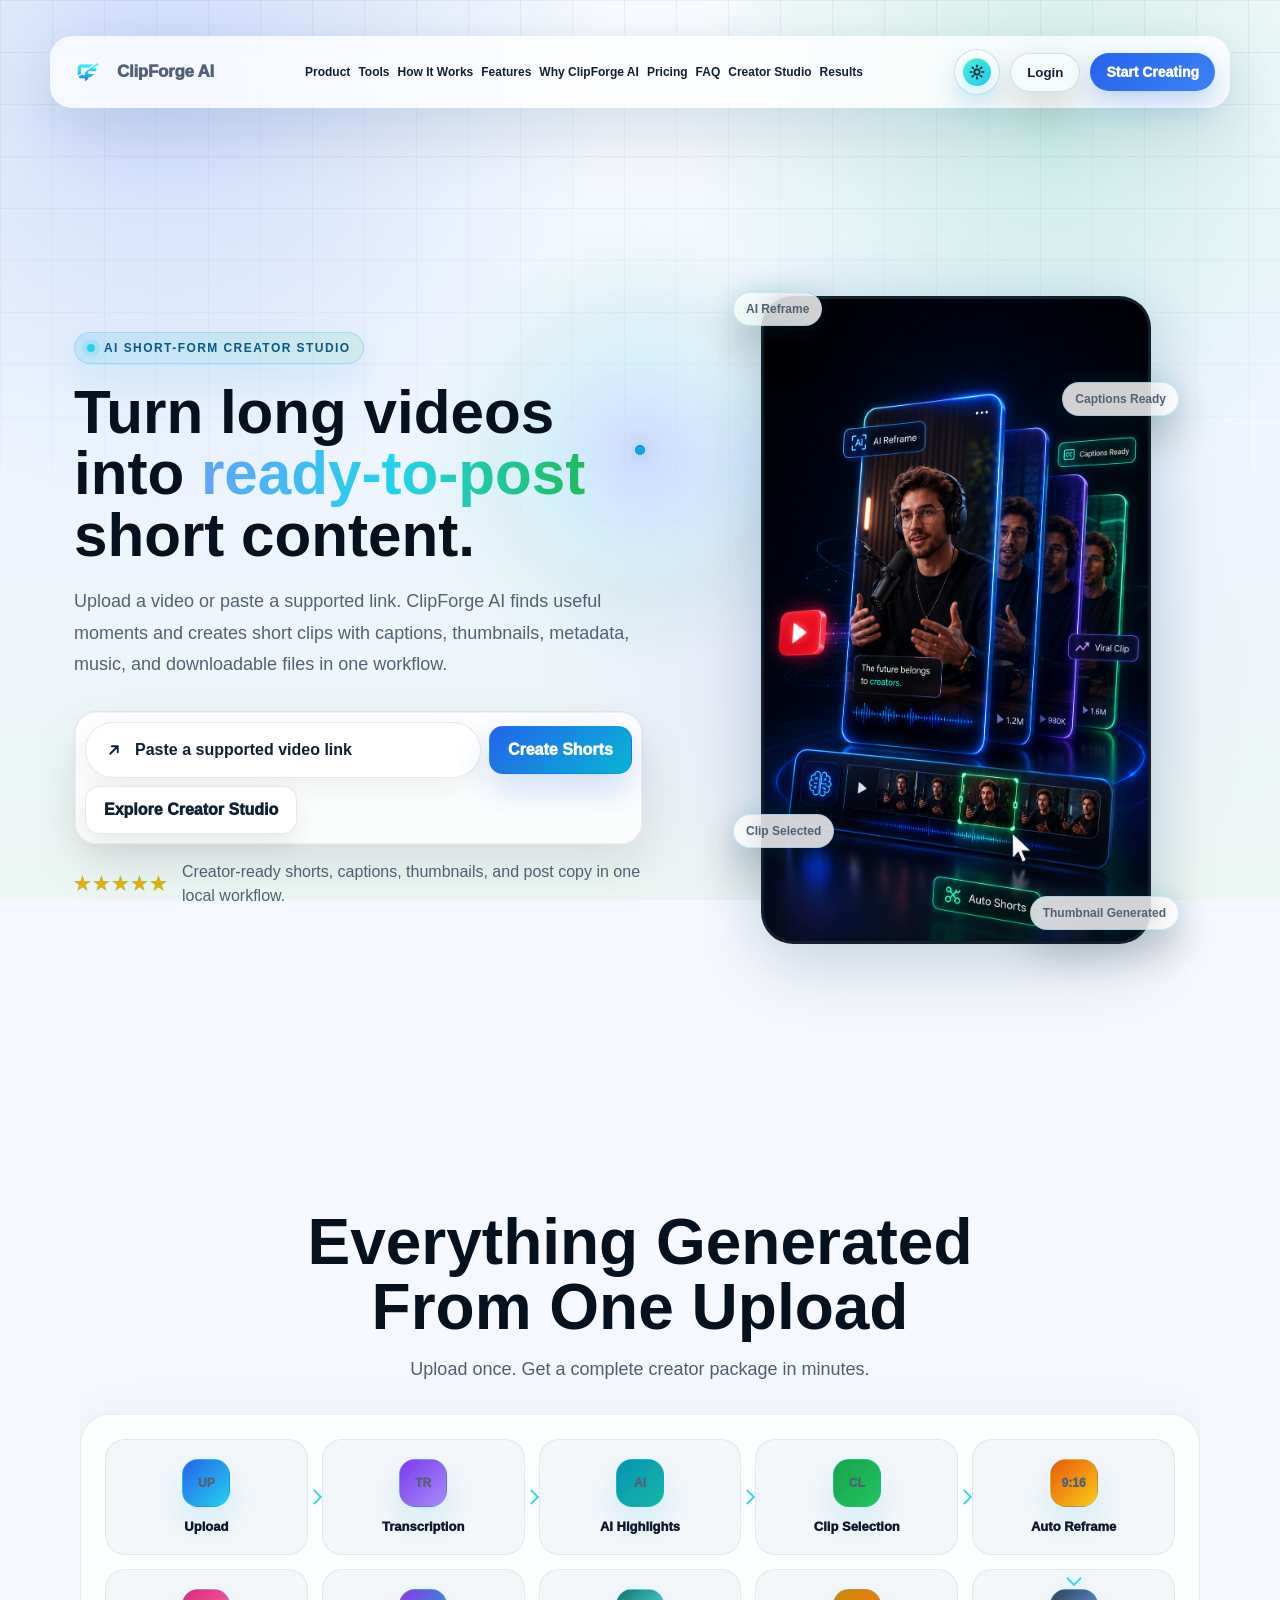
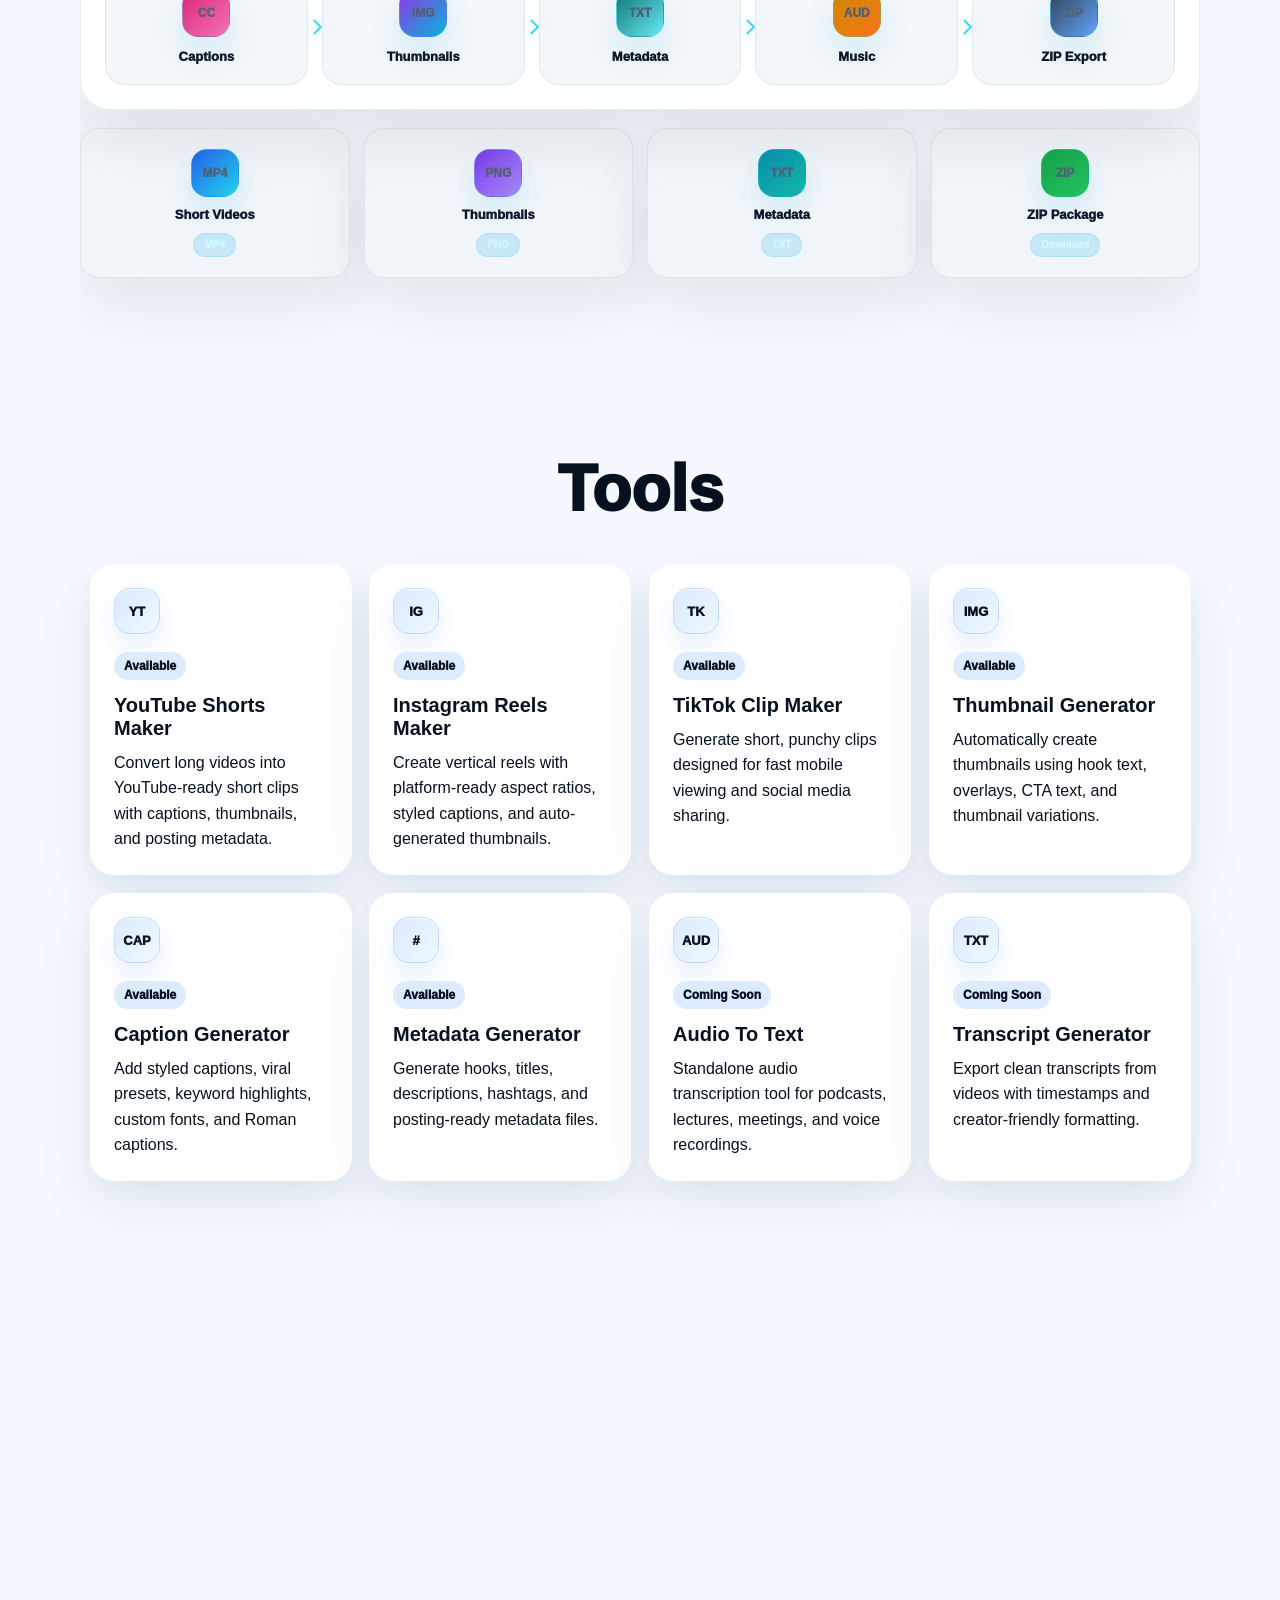
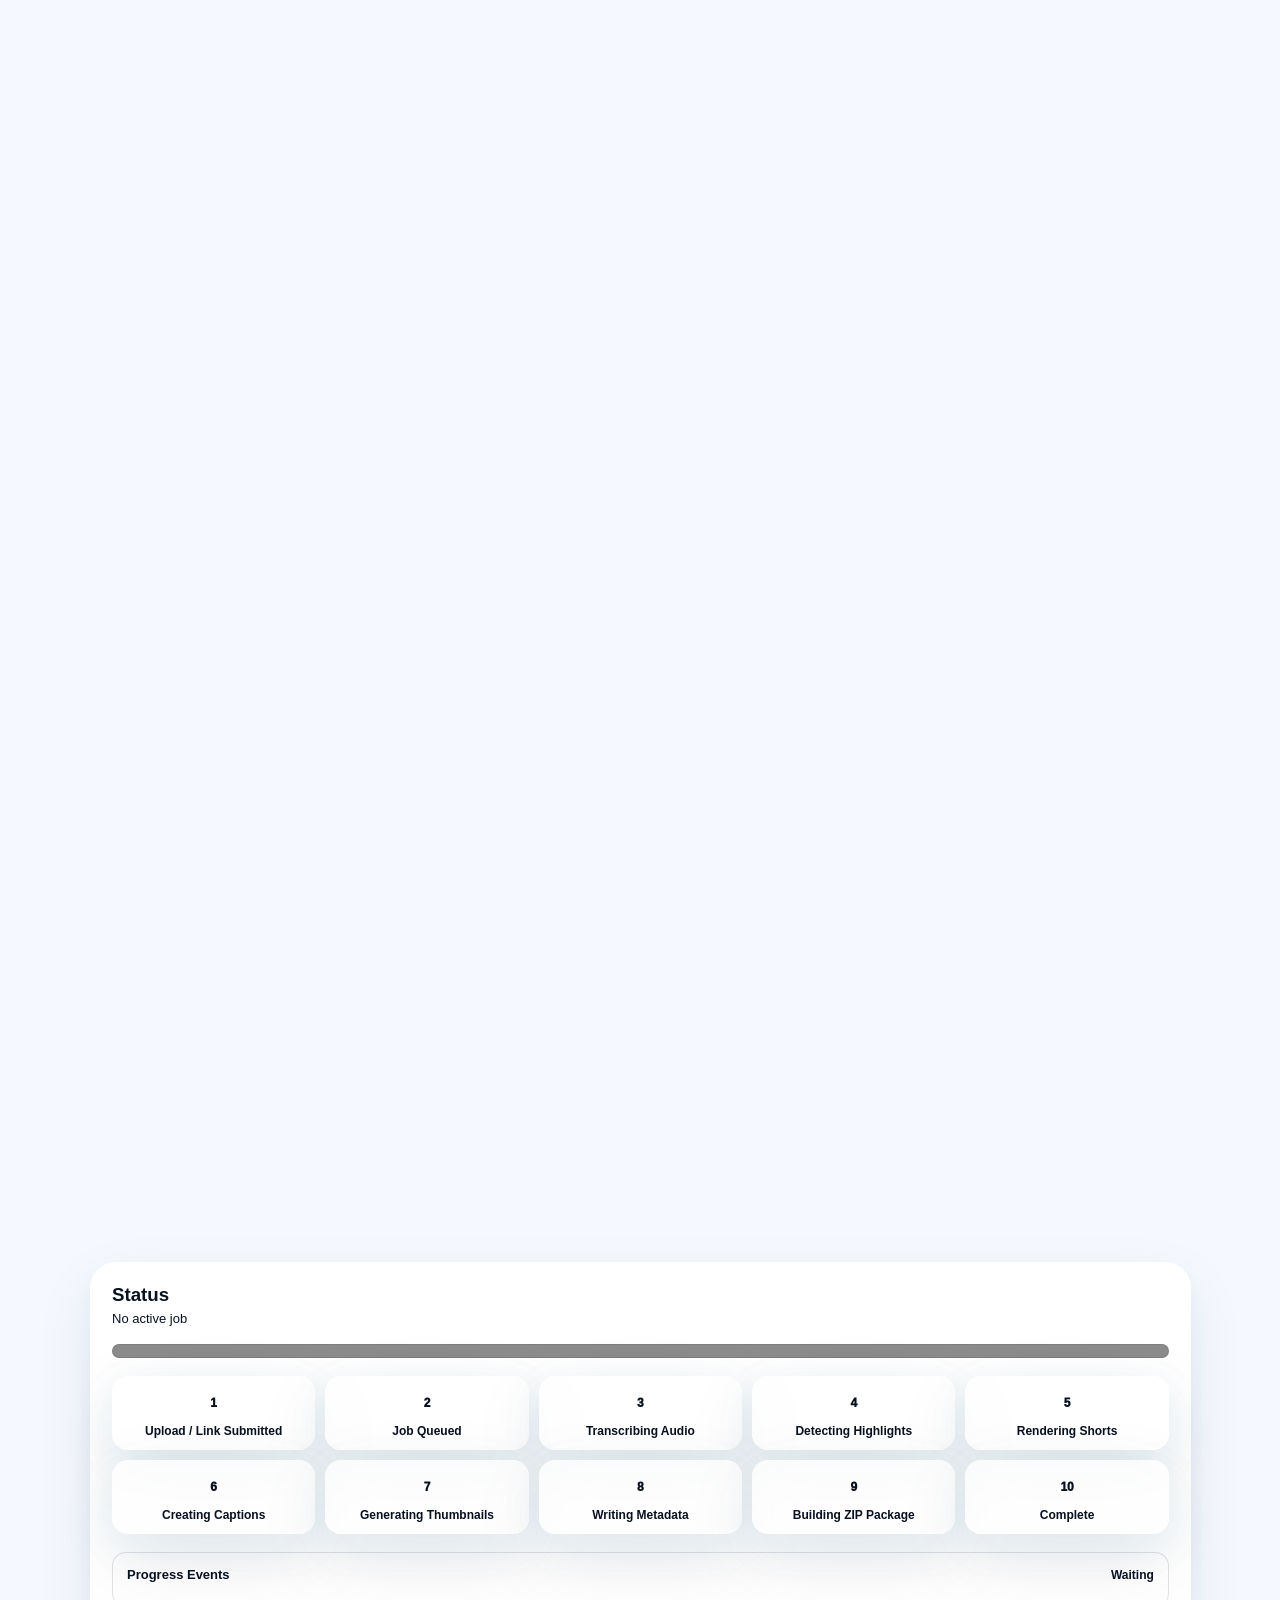
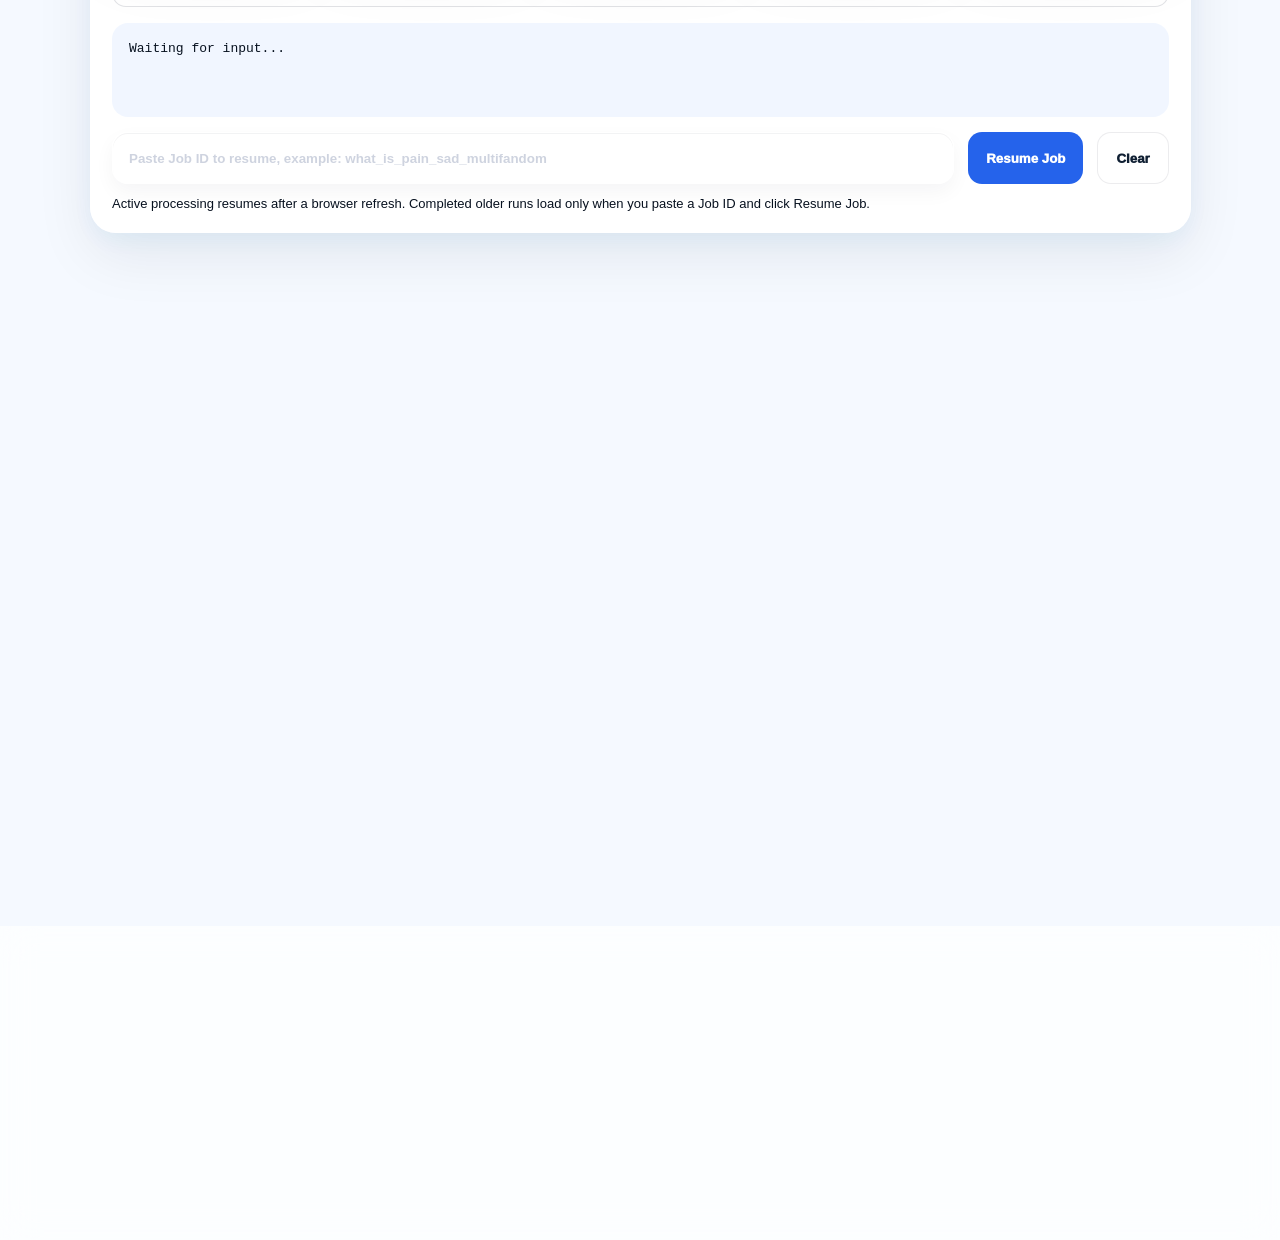
==== commit 0ab28fbf: "Update ClipForge AI queue and UI polish" ====
--- a/frontend/index.html
+++ b/frontend/index.html
@@ -158,50 +158,79 @@
 
 
 
-    <section class="clipforge-proof-section" aria-label="ClipForge creator workflow proof">
-      <div class="proof-copy">
-        <h2>Output Stack</h2>
-        <p>
-          ClipForge turns raw footage into platform clips, styled captions,
-          thumbnails, metadata, and downloadable files without breaking your flow.
-        </p>
-      </div>
-
-      <div class="proof-orbit" aria-label="ClipForge output workflow">
-        <div class="orbit-line"></div>
-
-        <article class="orbit-node node-blue">
-          <span>AI</span>
-          <strong>Clip Picks</strong>
-        </article>
-
-        <article class="orbit-node node-cyan">
-          <span>9:16</span>
-          <strong>Reframe</strong>
-        </article>
-
-        <article class="orbit-node node-green">
-          <span>CAP</span>
+    <section class="clipforge-proof-section output-stack-section" aria-label="ClipForge output stack">
+      <div class="proof-copy output-stack-heading">
+        <h2>Everything Generated From One Upload</h2>
+        <p>Upload once. Get a complete creator package in minutes.</p>
+      </div>
+
+      <div class="output-workflow" aria-label="ClipForge output workflow">
+        <article class="output-step-card">
+          <span class="output-step-icon">UP</span>
+          <strong>Upload</strong>
+        </article>
+
+        <article class="output-step-card">
+          <span class="output-step-icon">TR</span>
+          <strong>Transcription</strong>
+        </article>
+        <article class="output-step-card">
+          <span class="output-step-icon">AI</span>
+          <strong>AI Highlights</strong>
+        </article>
+        <article class="output-step-card">
+          <span class="output-step-icon">CL</span>
+          <strong>Clip Selection</strong>
+        </article>
+        <article class="output-step-card">
+          <span class="output-step-icon">9:16</span>
+          <strong>Auto Reframe</strong>
+        </article>
+        <article class="output-step-card">
+          <span class="output-step-icon">CC</span>
           <strong>Captions</strong>
         </article>
-
-        <article class="orbit-node node-purple">
-          <span>IMG</span>
+        <article class="output-step-card">
+          <span class="output-step-icon">IMG</span>
           <strong>Thumbnails</strong>
         </article>
-
-        <article class="orbit-node node-gold">
-          <span>TXT</span>
+        <article class="output-step-card">
+          <span class="output-step-icon">TXT</span>
           <strong>Metadata</strong>
         </article>
-
-        <article class="orbit-node node-slate">
-          <span>ZIP</span>
-          <strong>Export</strong>
+        <article class="output-step-card">
+          <span class="output-step-icon">AUD</span>
+          <strong>Music</strong>
+        </article>
+        <article class="output-step-card">
+          <span class="output-step-icon">ZIP</span>
+          <strong>ZIP Export</strong>
+        </article>
+      </div>
+
+      <div class="output-package-grid" aria-label="Final output files">
+        <article class="output-package-card">
+          <span class="output-package-icon">MP4</span>
+          <strong>Short Videos</strong>
+          <em>MP4</em>
+        </article>
+        <article class="output-package-card">
+          <span class="output-package-icon">PNG</span>
+          <strong>Thumbnails</strong>
+          <em>PNG</em>
+        </article>
+        <article class="output-package-card">
+          <span class="output-package-icon">TXT</span>
+          <strong>Metadata</strong>
+          <em>TXT</em>
+        </article>
+        <article class="output-package-card">
+          <span class="output-package-icon">ZIP</span>
+          <strong>ZIP Package</strong>
+          <em>Download</em>
         </article>
       </div>
     </section>
-
     <section id="tools" class="tools-section">
       <div class="section-head center">
         <span class="section-kicker">ClipForge Tools</span>
--- a/frontend/style.css
+++ b/frontend/style.css
@@ -11835,3 +11835,524 @@
   border-color: rgba(96, 165, 250, 0.42) !important;
   box-shadow: 0 16px 34px rgba(37, 99, 235, 0.2) !important;
 }
+
+/* =========================
+   Output Stack Focused Refresh
+========================= */
+.output-stack-section {
+  display: block !important;
+  width: min(1340px, calc(100% - 42px));
+  margin: 0 auto;
+  padding: clamp(70px, 8vw, 112px) 0 clamp(64px, 7vw, 104px) !important;
+}
+
+.output-stack-heading {
+  max-width: 760px !important;
+  margin: 0 auto 30px;
+  text-align: center;
+}
+
+.output-stack-heading h2 {
+  margin: 0;
+  font-size: clamp(38px, 5vw, 72px) !important;
+  line-height: 1.02 !important;
+  letter-spacing: 0 !important;
+}
+
+.output-stack-heading p {
+  margin: 14px auto 0 !important;
+  max-width: 620px;
+  color: var(--muted);
+  font-size: clamp(16px, 1.5vw, 18px) !important;
+  line-height: 1.6 !important;
+}
+
+.output-workflow {
+  position: relative;
+  z-index: 2;
+  display: grid;
+  grid-template-columns: repeat(10, minmax(96px, 1fr));
+  gap: 12px;
+  padding: 24px;
+  border-radius: 30px;
+  background:
+    linear-gradient(135deg, rgba(18, 23, 36, 0.86), rgba(8, 12, 21, 0.72)),
+    radial-gradient(circle at 10% 20%, rgba(59, 130, 246, 0.14), transparent 32%),
+    radial-gradient(circle at 88% 76%, rgba(34, 197, 94, 0.12), transparent 34%);
+  border: 1px solid rgba(255, 255, 255, 0.09);
+  box-shadow: 0 28px 95px rgba(0, 0, 0, 0.32);
+}
+
+.output-step-card,
+.output-package-card {
+  position: relative;
+  min-width: 0;
+  min-height: 132px;
+  display: flex;
+  flex-direction: column;
+  align-items: center;
+  justify-content: center;
+  gap: 10px;
+  text-align: center;
+  padding: 14px 10px;
+  border-radius: 20px;
+  background: rgba(255, 255, 255, 0.04);
+  border: 1px solid rgba(148, 163, 184, 0.10);
+}
+
+.output-step-card:not(:last-child)::after {
+  content: "";
+  position: absolute;
+  right: -10px;
+  top: 50%;
+  width: 8px;
+  height: 8px;
+  border-right: 2px solid rgba(34, 211, 238, 0.78);
+  border-bottom: 2px solid rgba(34, 211, 238, 0.78);
+  transform: translateY(-50%) rotate(-45deg);
+}
+
+.output-step-icon,
+.output-package-icon {
+  width: 48px;
+  height: 48px;
+  display: inline-flex;
+  align-items: center;
+  justify-content: center;
+  border-radius: 16px;
+  color: #ecfeff;
+  font-size: 12px;
+  font-weight: 1000;
+  background: linear-gradient(135deg, rgba(37, 99, 235, 0.58), rgba(34, 211, 238, 0.28));
+  border: 1px solid rgba(34, 211, 238, 0.24);
+  box-shadow: 0 16px 34px rgba(14, 165, 233, 0.16);
+}
+
+.output-step-card strong,
+.output-package-card strong {
+  color: #f8fafc;
+  font-size: 13px;
+  font-weight: 950;
+  line-height: 1.25;
+}
+
+.output-step-card em,
+.output-package-card em {
+  display: inline-flex;
+  align-items: center;
+  justify-content: center;
+  min-height: 24px;
+  padding: 5px 10px;
+  border-radius: 999px;
+  color: #052e16;
+  background: #22c55e;
+  font-size: 10px;
+  font-style: normal;
+  font-weight: 1000;
+}
+
+.output-package-grid {
+  display: grid;
+  grid-template-columns: repeat(4, minmax(0, 1fr));
+  gap: 14px;
+  margin-top: 18px;
+}
+
+.output-package-card {
+  min-height: 150px;
+  background:
+    linear-gradient(145deg, rgba(15, 23, 42, 0.82), rgba(8, 15, 29, 0.68)),
+    radial-gradient(circle at 20% 0%, rgba(34, 211, 238, 0.10), transparent 34%);
+}
+
+.output-package-card em {
+  color: #cffafe;
+  background: rgba(14, 165, 233, 0.18);
+  border: 1px solid rgba(34, 211, 238, 0.18);
+}
+
+.output-included-row {
+  display: flex;
+  align-items: center;
+  justify-content: space-between;
+  gap: 18px;
+  margin-top: 18px;
+  padding: 18px 20px;
+  border-radius: 24px;
+  background: rgba(15, 23, 42, 0.62);
+  border: 1px solid rgba(148, 163, 184, 0.10);
+}
+
+.output-checklist {
+  display: flex;
+  flex-wrap: wrap;
+  gap: 10px;
+}
+
+.output-checklist span {
+  display: inline-flex;
+  align-items: center;
+  gap: 7px;
+  color: #dbeafe;
+  font-size: 13px;
+  font-weight: 900;
+}
+
+.output-checklist span::before {
+  content: "";
+  width: 18px;
+  height: 18px;
+  border-radius: 999px;
+  background: #22c55e;
+  box-shadow: inset 0 0 0 5px #22c55e;
+}
+
+.output-checklist span::after {
+  content: "";
+  position: relative;
+  width: 7px;
+  height: 4px;
+  margin-left: -22px;
+  margin-right: 5px;
+  border-left: 2px solid #052e16;
+  border-bottom: 2px solid #052e16;
+  transform: rotate(-45deg) translate(1px, -1px);
+}
+
+.output-included-row strong {
+  color: #f8fafc;
+  font-size: 15px;
+  white-space: nowrap;
+}
+
+.output-coming-soon {
+  display: flex;
+  flex-wrap: wrap;
+  justify-content: center;
+  gap: 10px;
+  margin-top: 18px;
+}
+
+.output-coming-soon span {
+  display: inline-flex;
+  align-items: center;
+  gap: 8px;
+  min-height: 32px;
+  padding: 7px 12px;
+  border-radius: 999px;
+  color: #fde68a;
+  background: rgba(245, 158, 11, 0.085);
+  border: 1px solid rgba(245, 158, 11, 0.20);
+  font-size: 12px;
+  font-weight: 950;
+}
+
+.output-coming-soon span::before {
+  content: "Coming Soon";
+  color: #451a03;
+  background: #fbbf24;
+  border-radius: 999px;
+  padding: 4px 8px;
+  font-size: 10px;
+  font-weight: 1000;
+}
+
+body[data-theme="light"] .output-workflow,
+body[data-theme="light"] .output-package-card,
+body[data-theme="light"] .output-included-row {
+  background: rgba(255, 255, 255, 0.90) !important;
+  border-color: rgba(15, 23, 42, 0.08) !important;
+  box-shadow: 0 22px 70px rgba(15, 23, 42, 0.10) !important;
+}
+
+body[data-theme="light"] .output-step-card,
+body[data-theme="light"] .output-package-card {
+  background: rgba(241, 245, 249, 0.76) !important;
+  border-color: rgba(15, 23, 42, 0.07) !important;
+}
+
+body[data-theme="light"] .output-step-card strong,
+body[data-theme="light"] .output-package-card strong,
+body[data-theme="light"] .output-included-row strong {
+  color: #0f172a !important;
+}
+
+body[data-theme="light"] .output-checklist span {
+  color: #334155 !important;
+}
+
+@media (max-width: 1180px) {
+  .output-workflow {
+    grid-template-columns: repeat(5, minmax(0, 1fr));
+  }
+
+  .output-step-card:not(:last-child)::after {
+    display: none;
+  }
+}
+
+@media (max-width: 860px) {
+  .output-workflow,
+  .output-package-grid {
+    grid-template-columns: repeat(2, minmax(0, 1fr));
+  }
+
+  .output-included-row {
+    align-items: flex-start;
+    flex-direction: column;
+  }
+
+  .output-included-row strong {
+    white-space: normal;
+  }
+}
+
+@media (max-width: 560px) {
+  .output-stack-section {
+    width: min(100% - 28px, 620px);
+  }
+
+  .output-workflow,
+  .output-package-grid {
+    grid-template-columns: 1fr;
+    padding: 16px;
+    border-radius: 24px;
+  }
+
+  .output-step-card,
+  .output-package-card {
+    min-height: 112px;
+  }
+}
+
+/* Output Stack viewport repair */
+.output-stack-section {
+  box-sizing: border-box;
+  width: min(1240px, calc(100% - 40px)) !important;
+  max-width: 100%;
+  overflow: hidden;
+}
+
+.output-workflow {
+  box-sizing: border-box;
+  width: 100%;
+  grid-template-columns: repeat(5, minmax(0, 1fr)) !important;
+  gap: 14px !important;
+}
+
+.output-step-card:not(:last-child)::after {
+  display: none !important;
+}
+
+.output-package-grid {
+  width: 100%;
+  grid-template-columns: repeat(4, minmax(0, 1fr)) !important;
+}
+
+.output-step-card,
+.output-package-card {
+  min-width: 0;
+}
+
+@media (max-width: 980px) {
+  .output-stack-section {
+    width: min(100% - 32px, 760px) !important;
+  }
+
+  .output-workflow {
+    grid-template-columns: repeat(2, minmax(0, 1fr)) !important;
+  }
+
+  .output-package-grid {
+    grid-template-columns: repeat(2, minmax(0, 1fr)) !important;
+  }
+}
+
+@media (max-width: 560px) {
+  .output-stack-section {
+    width: min(100% - 24px, 430px) !important;
+    padding-top: 58px !important;
+    padding-bottom: 58px !important;
+  }
+
+  .output-stack-heading h2 {
+    font-size: clamp(32px, 12vw, 44px) !important;
+  }
+
+  .output-workflow,
+  .output-package-grid {
+    grid-template-columns: 1fr !important;
+  }
+}
+
+/* Output Stack badge/color/centering repair */
+.output-stack-section {
+  width: min(1120px, calc(100% - 40px)) !important;
+  margin-inline: auto !important;
+  overflow: visible !important;
+}
+
+.output-workflow {
+  max-width: 1120px;
+  margin-inline: auto;
+  grid-template-columns: repeat(5, minmax(0, 1fr)) !important;
+  justify-content: center;
+  overflow: visible;
+}
+
+.output-step-card {
+  min-height: 116px !important;
+  gap: 12px !important;
+}
+
+.output-step-card em {
+  display: none !important;
+}
+
+.output-step-card:not(:last-child)::after {
+  display: block !important;
+  content: "";
+  position: absolute;
+  right: -13px;
+  top: 50%;
+  z-index: 4;
+  width: 9px;
+  height: 9px;
+  border-right: 2px solid rgba(34, 211, 238, 0.9);
+  border-bottom: 2px solid rgba(34, 211, 238, 0.9);
+  transform: translateY(-50%) rotate(-45deg);
+  filter: drop-shadow(0 0 8px rgba(34, 211, 238, 0.45));
+}
+
+.output-step-card:nth-child(5)::after,
+.output-step-card:nth-child(10)::after {
+  display: none !important;
+}
+
+.output-step-card:nth-child(1) .output-step-icon,
+.output-package-card:nth-child(1) .output-package-icon {
+  background: linear-gradient(135deg, #2563eb, #22d3ee);
+}
+
+.output-step-card:nth-child(2) .output-step-icon,
+.output-package-card:nth-child(2) .output-package-icon {
+  background: linear-gradient(135deg, #7c3aed, #a78bfa);
+}
+
+.output-step-card:nth-child(3) .output-step-icon,
+.output-package-card:nth-child(3) .output-package-icon {
+  background: linear-gradient(135deg, #0891b2, #14b8a6);
+}
+
+.output-step-card:nth-child(4) .output-step-icon,
+.output-package-card:nth-child(4) .output-package-icon {
+  background: linear-gradient(135deg, #16a34a, #22c55e);
+}
+
+.output-step-card:nth-child(5) .output-step-icon {
+  background: linear-gradient(135deg, #ea580c, #facc15);
+  color: #111827;
+}
+
+.output-step-card:nth-child(6) .output-step-icon {
+  background: linear-gradient(135deg, #db2777, #f472b6);
+}
+
+.output-step-card:nth-child(7) .output-step-icon {
+  background: linear-gradient(135deg, #9333ea, #06b6d4);
+}
+
+.output-step-card:nth-child(8) .output-step-icon {
+  background: linear-gradient(135deg, #0f766e, #67e8f9);
+}
+
+.output-step-card:nth-child(9) .output-step-icon {
+  background: linear-gradient(135deg, #ca8a04, #f97316);
+}
+
+.output-step-card:nth-child(10) .output-step-icon {
+  background: linear-gradient(135deg, #334155, #60a5fa);
+}
+
+.output-package-grid {
+  max-width: 1120px;
+  margin-inline: auto;
+}
+
+@media (max-width: 980px) {
+  .output-stack-section {
+    width: min(100% - 32px, 760px) !important;
+  }
+
+  .output-workflow {
+    grid-template-columns: repeat(2, minmax(0, 1fr)) !important;
+  }
+
+  .output-step-card::after {
+    display: none !important;
+  }
+}
+
+@media (max-width: 560px) {
+  .output-stack-section {
+    width: min(100% - 24px, 430px) !important;
+  }
+
+  .output-workflow,
+  .output-package-grid {
+    grid-template-columns: 1fr !important;
+  }
+}
+
+/* Output Stack desktop wrap connector: Auto Reframe -> Captions */
+@media (min-width: 981px) {
+  .output-workflow::after {
+    content: "";
+    position: absolute;
+    z-index: 1;
+    left: 112px;
+    right: 112px;
+    top: calc(50% - 1px);
+    height: 32px;
+    border-right: 2px solid rgba(34, 211, 238, 0.72);
+    border-bottom: 2px solid rgba(34, 211, 238, 0.72);
+    border-left: 2px solid rgba(34, 211, 238, 0.72);
+    border-radius: 0 0 18px 18px;
+    pointer-events: none;
+    filter: drop-shadow(0 0 10px rgba(34, 211, 238, 0.28));
+  }
+
+  .output-step-card:nth-child(5)::after {
+    display: block !important;
+    right: 50%;
+    top: calc(100% + 19px);
+    transform: translateX(50%) rotate(45deg);
+  }
+
+  .output-step-card:nth-child(6)::before {
+    content: "";
+    position: absolute;
+    left: 50%;
+    top: -16px;
+    z-index: 4;
+    width: 9px;
+    height: 9px;
+    border-right: 2px solid rgba(34, 211, 238, 0.9);
+    border-bottom: 2px solid rgba(34, 211, 238, 0.9);
+    transform: translateX(-50%) rotate(45deg);
+    filter: drop-shadow(0 0 8px rgba(34, 211, 238, 0.45));
+  }
+}
+
+/* Output Stack connector cleanup: remove the middle crossing line */
+.output-workflow::after {
+  display: none !important;
+  content: none !important;
+}
+
+@media (min-width: 981px) {
+  .output-step-card:nth-child(6)::before {
+    display: none !important;
+    content: none !important;
+  }
+}
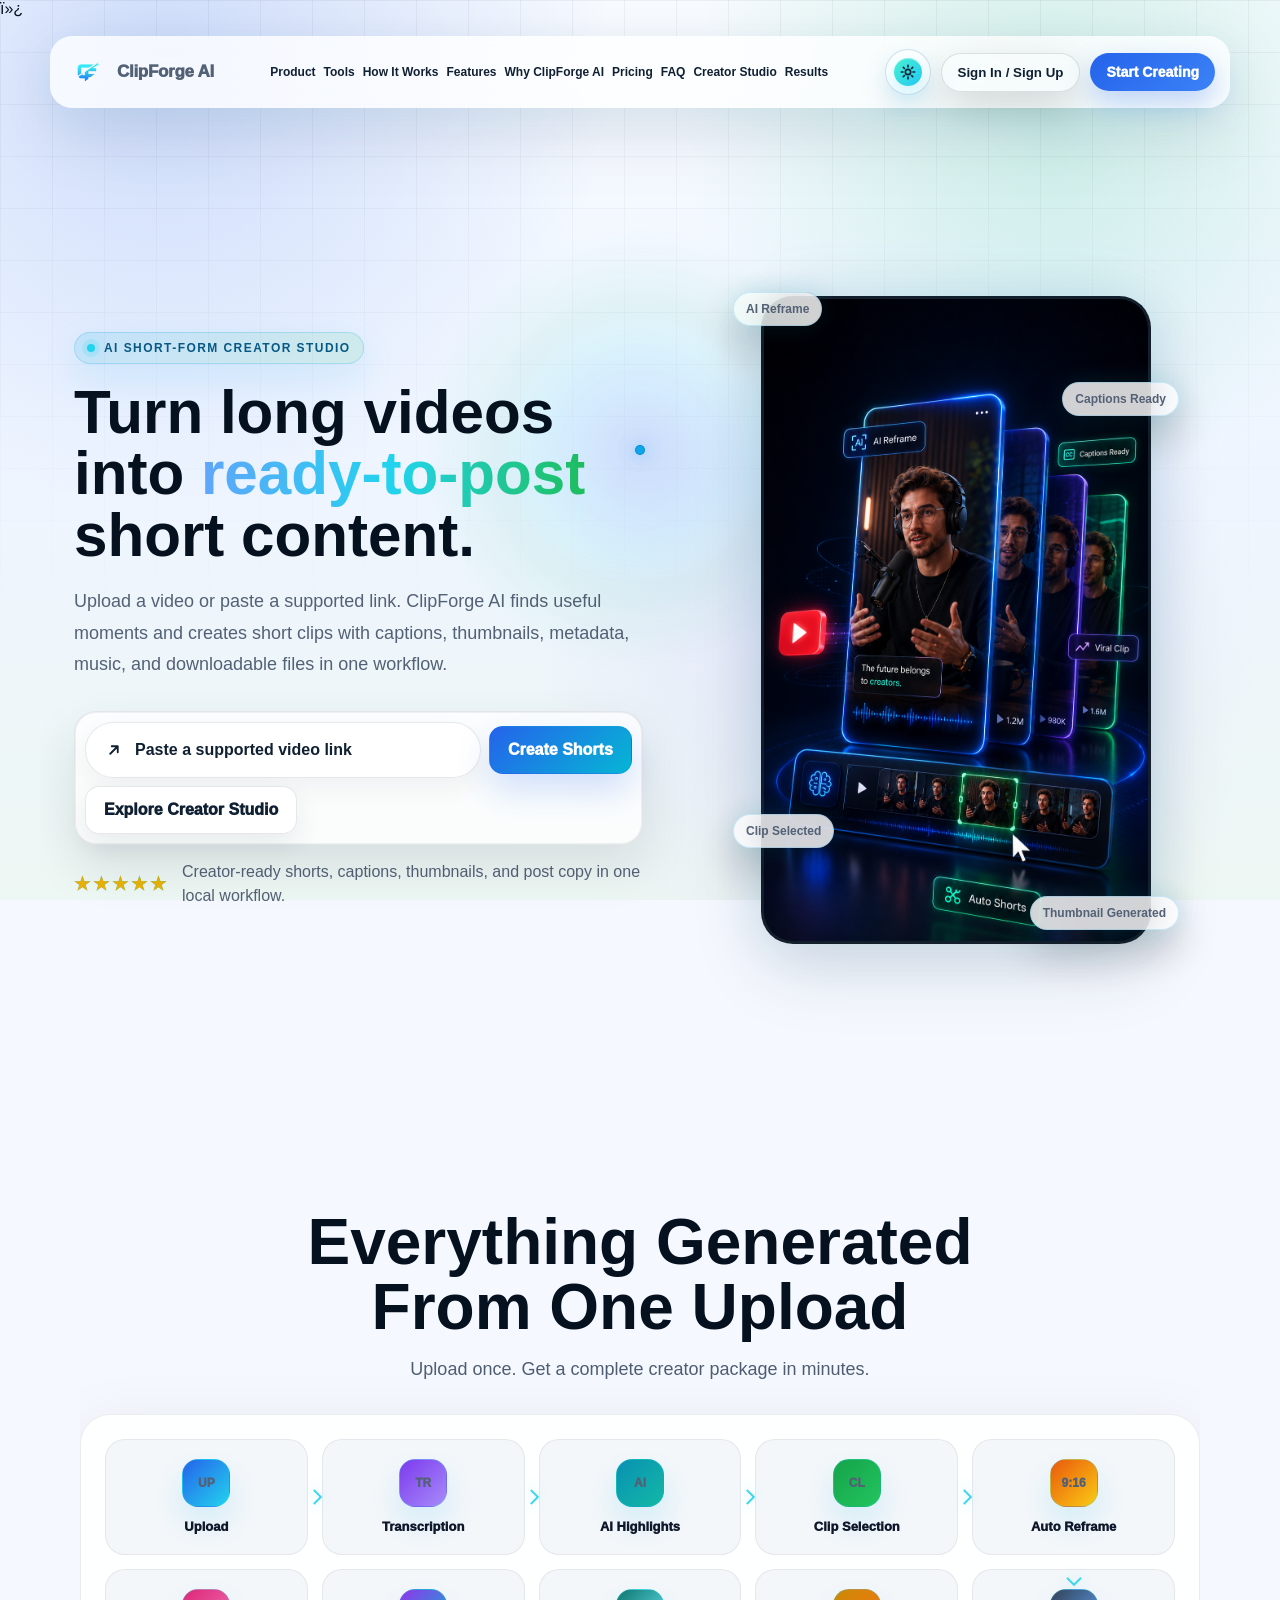
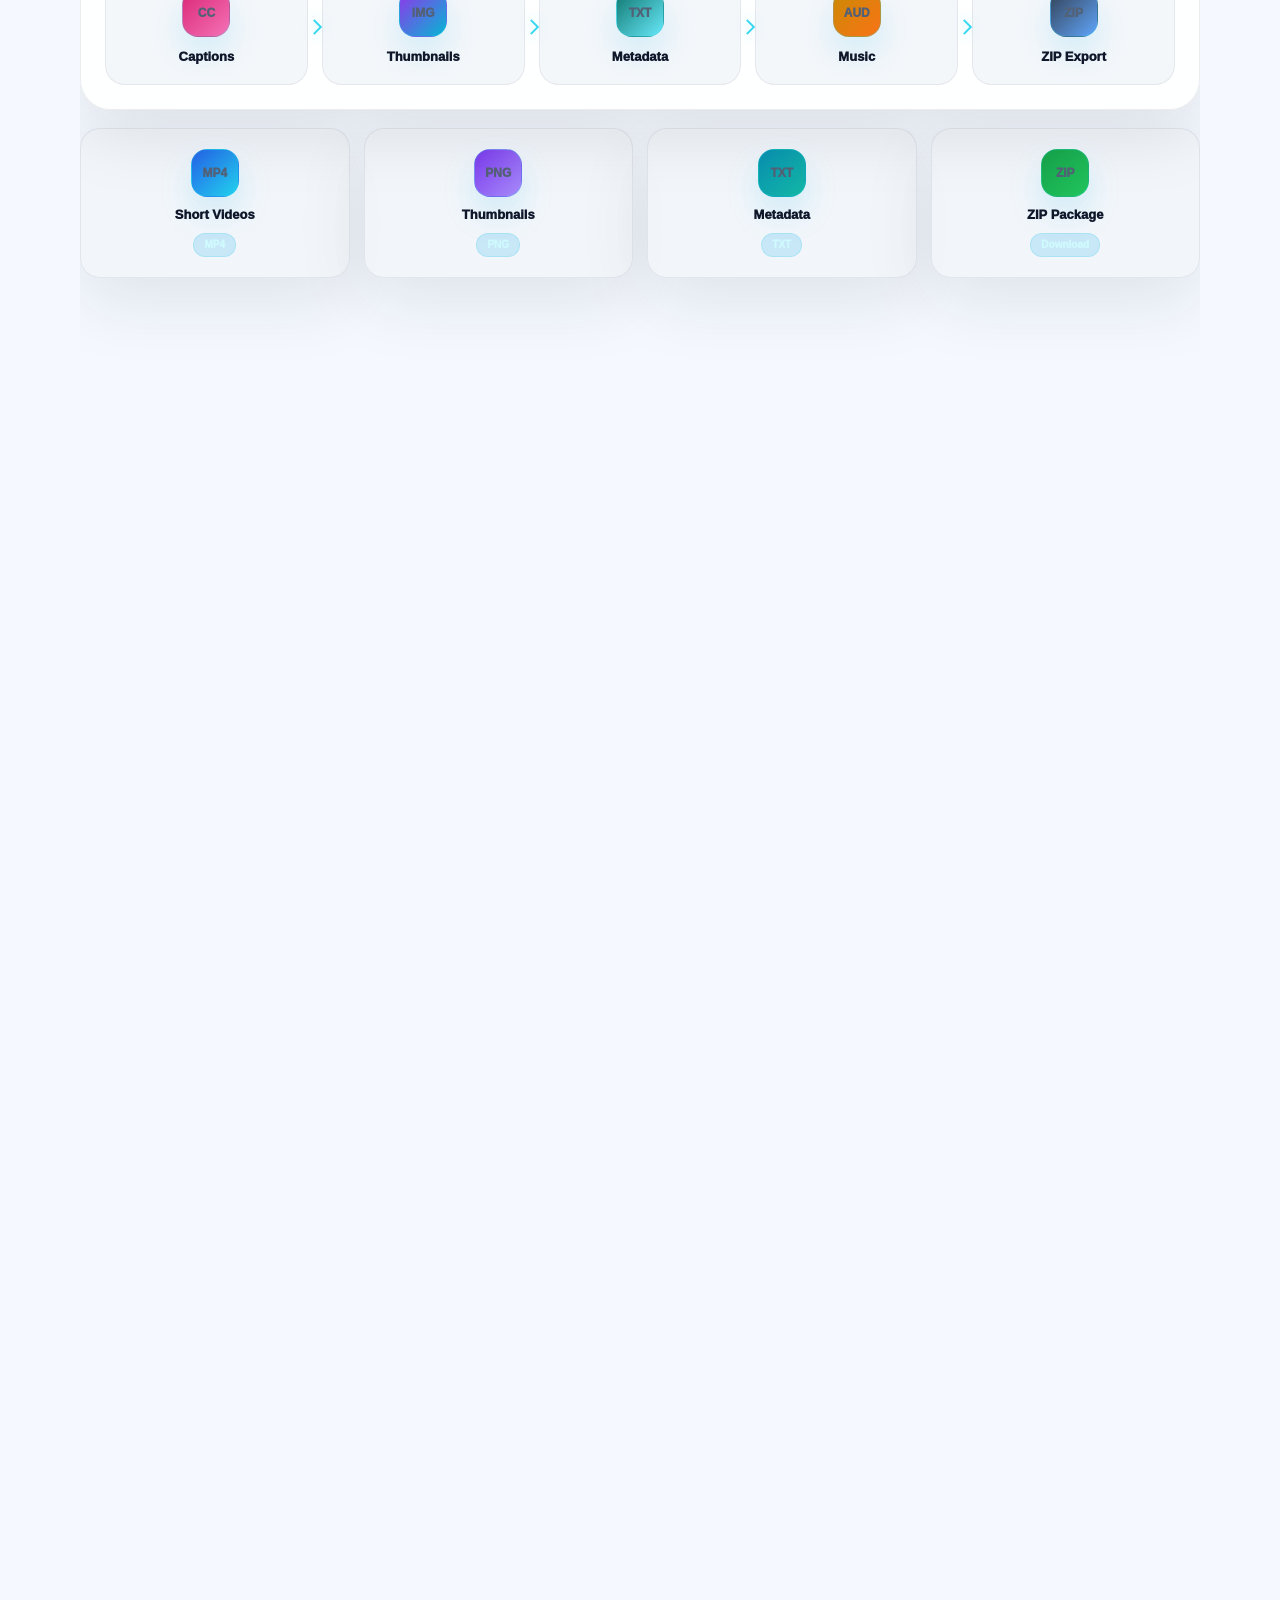
==== commit d9edbb4e: "Prepare ClipForge AI project update" ====
--- a/frontend/index.html
+++ b/frontend/index.html
@@ -1,5 +1,5 @@
-<!-- ClipForge AI file note: Static frontend markup for landing page, Creator Studio, auth modals, progress, pricing, and results UI. -->
-﻿<!DOCTYPE html>
+﻿<!-- ClipForge AI file note: Static frontend markup for landing page, Creator Studio, auth modals, progress, pricing, and results UI. -->
+ï»¿<!DOCTYPE html>
 <html lang="en">
 <head>
   <meta charset="UTF-8" />
@@ -10,7 +10,7 @@
   <meta http-equiv="Expires" content="0" />
   <link rel="preload" href="./assets/hero-showcase.png" as="image" />
   <link rel="preload" href="./assets/logo.png" as="image" />
-  <link rel="stylesheet" href="style.css?v=20260708-restored" />
+  <link rel="stylesheet" href="style.css?v=20260724-auth-preview" />
 </head>
 
 <body data-theme="dark">
@@ -818,7 +818,7 @@
             <p>
               After processing, ClipForge AI can generate short videos, captions, thumbnails,
               hook text, titles, descriptions, hashtags, metadata files, and a downloadable
-              ZIP package. This means you are not only getting clips â€” you are getting the
+              ZIP package. This means you are not only getting clips Ã¢â‚¬â€ you are getting the
               supporting content needed to publish faster on YouTube Shorts, TikTok,
               Instagram Reels, and Facebook Reels.
             </p>
@@ -1215,47 +1215,69 @@
 
   <div id="authModal" class="auth-modal hidden" role="dialog" aria-modal="true" aria-labelledby="authTitle">
     <div class="auth-backdrop" data-auth-close></div>
-    <section class="auth-card">
+    <section class="auth-card clipforge-auth-card">
       <button class="auth-close" type="button" aria-label="Close login" data-auth-close>&times;</button>
-      <div class="auth-head">
-        <span class="section-kicker">Free account</span>
-        <h2 id="authTitle">Finish signing up to get your free clips</h2>
-        <p>Free plan available. No credit card required.</p>
-      </div>
-
-      <div class="auth-tabs" role="tablist">
-        <button id="authLoginTab" class="active" type="button">Sign In</button>
-        <button id="authSignupTab" type="button">Sign Up</button>
-      </div>
-
-      <div class="oauth-grid">
-        <button type="button" data-oauth="Google"><img src="./assets/icon-google.svg" alt="" /> Continue with Google</button>
-        <button type="button" data-oauth="Apple"><img src="./assets/icon-apple.svg" alt="" /> Continue with Apple</button>
-        <button type="button" data-oauth="Facebook"><img src="./assets/icon-facebook.svg" alt="" /> Continue with Facebook</button>
-      </div>
-
-      <div class="auth-divider"><span>or use email</span></div>
-
-      <form id="loginForm" class="auth-form">
-        <label>Email</label>
-        <input id="loginEmail" type="email" autocomplete="email" placeholder="you@example.com" required />
-        <label>Password</label>
-        <input id="loginPassword" type="password" autocomplete="current-password" placeholder="Minimum 8 characters" required />
-        <button type="submit">Sign In</button>
-      </form>
-
-      <form id="signupForm" class="auth-form hidden">
-        <label>Name</label>
-        <input id="signupName" type="text" autocomplete="name" placeholder="Your name" required />
-        <label>Email</label>
-        <input id="signupEmail" type="email" autocomplete="email" placeholder="you@example.com" required />
-        <label>Password</label>
-        <input id="signupPassword" type="password" autocomplete="new-password" placeholder="Minimum 8 characters" required />
-        <button type="submit">Create Account</button>
-      </form>
-
-      <p id="authMessage" class="auth-message"></p>
-      <p class="auth-terms">By continuing, you agree to ClipForge AI terms and privacy policy.</p>
+      <div class="auth-visual-panel" aria-hidden="true">
+        <div class="auth-visual-top">
+          <img class="auth-logo-img" src="./assets/logo.png" alt="" />
+          <span class="auth-brand-name">ClipForge AI</span>
+        </div>
+        <div class="auth-preview-media">
+          <img src="./assets/auth-creator-preview.png" alt="" />
+        </div>
+        <div class="auth-visual-copy">
+          <h2>Turn Long Videos into Creator-Ready Shorts</h2>
+          <p>AI clips, captions, thumbnails, and metadata-all in one workflow.</p>
+        </div>
+      </div>
+
+      <div class="auth-form-panel">
+        <div class="auth-head">
+          <h2 id="authTitle">Welcome back to ClipForge AI</h2>
+          <p>Login or create an account to continue your short-form workflow.</p>
+        </div>
+
+        <div class="auth-tabs" role="tablist">
+          <button id="authLoginTab" class="active" type="button">Sign In</button>
+          <button id="authSignupTab" type="button">Sign Up</button>
+        </div>
+
+        <div class="oauth-grid">
+          <button type="button" data-oauth="Google"><img src="./assets/icon-google.svg" alt="" /> Continue with Google</button>
+          <button type="button" data-oauth="Apple"><img src="./assets/icon-apple.svg" alt="" /> Continue with Apple</button>
+          <button type="button" data-oauth="Facebook"><img src="./assets/icon-facebook.svg" alt="" /> Continue with Facebook</button>
+        </div>
+
+        <div class="auth-divider"><span>or continue with email</span></div>
+
+        <form id="loginForm" class="auth-form">
+          <label>Email</label>
+          <input id="loginEmail" type="email" autocomplete="email" placeholder="you@example.com" required />
+          <label>Password</label>
+          <input id="loginPassword" type="password" autocomplete="current-password" placeholder="Minimum 8 characters" required />
+          <label class="auth-consent">
+            <input type="checkbox" required />
+            <span>I agree to ClipForge AI terms and privacy policy.</span>
+          </label>
+          <button type="submit">Sign In</button>
+        </form>
+
+        <form id="signupForm" class="auth-form hidden">
+          <label>Name</label>
+          <input id="signupName" type="text" autocomplete="name" placeholder="Your name" required />
+          <label>Email</label>
+          <input id="signupEmail" type="email" autocomplete="email" placeholder="you@example.com" required />
+          <label>Password</label>
+          <input id="signupPassword" type="password" autocomplete="new-password" placeholder="Minimum 8 characters" required />
+          <label class="auth-consent">
+            <input type="checkbox" required />
+            <span>I agree to ClipForge AI terms and privacy policy.</span>
+          </label>
+          <button type="submit">Create Account</button>
+        </form>
+
+        <p id="authMessage" class="auth-message"></p>
+      </div>
     </section>
   </div>
 
@@ -1291,7 +1313,7 @@
       </div>
     </section>
   </div>
-  <script src="./app.js?v=20260708-restored" defer></script>
+  <script src="./app.js?v=20260724-auth-preview" defer></script>
 </body>
 </html>
 
@@ -1338,3 +1360,6 @@
 
 
 
+
+
+
--- a/frontend/style.css
+++ b/frontend/style.css
@@ -1,4 +1,4 @@
-/*
+﻿/*
  * ClipForge AI file note: Frontend visual design: dark/light theme, responsive layout, Creator Studio, pricing, results, and premium SaaS styling.
  * Theme/layout sections are grouped with comments for easier UI debugging.
  */
@@ -12356,3 +12356,1322 @@
     content: none !important;
   }
 }
+
+/* =========================
+   ClipForge Auth Experience
+========================= */
+.auth-modal {
+  align-items: center !important;
+  justify-items: center !important;
+  padding: clamp(14px, 3vw, 34px) !important;
+  overflow: auto !important;
+  background:
+    radial-gradient(circle at 18% 8%, rgba(34, 211, 238, 0.22), transparent 34%),
+    radial-gradient(circle at 84% 18%, rgba(34, 197, 94, 0.16), transparent 34%),
+    linear-gradient(145deg, rgba(3, 7, 18, 0.98), rgba(6, 18, 34, 0.98) 48%, rgba(3, 23, 18, 0.98));
+}
+
+.auth-modal::before {
+  content: "";
+  position: absolute;
+  inset: 0;
+  pointer-events: none;
+  background-image:
+    linear-gradient(rgba(125, 211, 252, 0.07) 1px, transparent 1px),
+    linear-gradient(90deg, rgba(125, 211, 252, 0.07) 1px, transparent 1px);
+  background-size: 42px 42px;
+  mask-image: linear-gradient(to bottom, rgba(0, 0, 0, 0.92), rgba(0, 0, 0, 0.38));
+}
+
+.auth-backdrop {
+  background: rgba(2, 6, 18, 0.58) !important;
+  backdrop-filter: blur(18px) saturate(125%) !important;
+}
+
+.auth-card.clipforge-auth-card {
+  position: relative !important;
+  z-index: 2 !important;
+  width: min(960px, calc(100vw - 32px)) !important;
+  max-height: min(760px, calc(100vh - 32px)) !important;
+  display: grid !important;
+  grid-template-columns: minmax(280px, 0.94fr) minmax(330px, 1.06fr) !important;
+  gap: 0 !important;
+  padding: 0 !important;
+  overflow: hidden !important;
+  border-radius: 34px !important;
+  border: 1px solid rgba(125, 211, 252, 0.22) !important;
+  background: linear-gradient(145deg, rgba(8, 13, 27, 0.86), rgba(7, 23, 30, 0.80)) !important;
+  box-shadow:
+    0 36px 110px rgba(0, 0, 0, 0.62),
+    0 0 80px rgba(34, 211, 238, 0.14),
+    inset 0 1px 0 rgba(255, 255, 255, 0.08) !important;
+}
+
+.auth-card.clipforge-auth-card::before {
+  content: "";
+  position: absolute;
+  inset: 1px;
+  border-radius: 33px;
+  pointer-events: none;
+  background:
+    linear-gradient(135deg, rgba(34, 211, 238, 0.16), transparent 28%),
+    linear-gradient(315deg, rgba(34, 197, 94, 0.14), transparent 28%);
+  opacity: 0.9;
+}
+
+.auth-card.clipforge-auth-card .auth-close {
+  top: 18px !important;
+  right: 18px !important;
+  z-index: 6 !important;
+  width: 40px !important;
+  height: 40px !important;
+  border-color: rgba(125, 211, 252, 0.22) !important;
+  background: rgba(7, 13, 27, 0.68) !important;
+  color: #e6f7ff !important;
+  box-shadow: 0 14px 34px rgba(0, 0, 0, 0.28) !important;
+}
+
+.auth-visual-panel,
+.auth-form-panel {
+  position: relative;
+  z-index: 2;
+}
+
+.auth-visual-panel {
+  min-height: 620px;
+  padding: clamp(28px, 4vw, 42px);
+  display: flex;
+  flex-direction: column;
+  justify-content: space-between;
+  border-right: 1px solid rgba(125, 211, 252, 0.16);
+  background:
+    linear-gradient(150deg, rgba(6, 20, 42, 0.86), rgba(6, 31, 34, 0.70)),
+    radial-gradient(circle at 50% 30%, rgba(34, 211, 238, 0.18), transparent 36%);
+}
+
+.auth-visual-panel::before {
+  content: "";
+  position: absolute;
+  inset: 22px;
+  border-radius: 28px;
+  border: 1px solid rgba(34, 211, 238, 0.14);
+  background:
+    linear-gradient(rgba(255, 255, 255, 0.035) 1px, transparent 1px),
+    linear-gradient(90deg, rgba(255, 255, 255, 0.035) 1px, transparent 1px);
+  background-size: 34px 34px;
+  opacity: 0.7;
+  pointer-events: none;
+}
+
+.auth-visual-panel::after {
+  content: "";
+  position: absolute;
+  right: 38px;
+  bottom: 104px;
+  width: 190px;
+  height: 270px;
+  border-radius: 32px;
+  border: 1px solid rgba(34, 211, 238, 0.35);
+  background:
+    linear-gradient(180deg, rgba(15, 23, 42, 0.24), rgba(15, 23, 42, 0.84)),
+    linear-gradient(135deg, rgba(34, 211, 238, 0.22), rgba(34, 197, 94, 0.10));
+  box-shadow: 0 0 48px rgba(34, 211, 238, 0.18), inset 0 1px 0 rgba(255, 255, 255, 0.08);
+  transform: rotate(4deg);
+}
+
+.auth-visual-top,
+.auth-preview-stack {
+  position: relative;
+  z-index: 2;
+}
+
+.auth-visual-top {
+  display: flex;
+  align-items: center;
+  gap: 12px;
+}
+
+.auth-brand-mark {
+  width: 52px;
+  height: 52px;
+  display: grid;
+  place-items: center;
+  border-radius: 18px;
+  color: #eaffff;
+  font-weight: 1000;
+  letter-spacing: 0.04em;
+  background: linear-gradient(135deg, rgba(34, 211, 238, 0.96), rgba(34, 197, 94, 0.78));
+  box-shadow: 0 16px 42px rgba(34, 211, 238, 0.26);
+}
+
+.auth-eyebrow {
+  color: #8feeff;
+  font-size: 12px;
+  font-weight: 1000;
+  letter-spacing: 0.14em;
+  text-transform: uppercase;
+}
+
+.auth-visual-copy {
+  position: relative;
+  z-index: 2;
+  max-width: 330px;
+}
+
+.auth-visual-copy h2 {
+  margin: 0 0 14px;
+  color: #ffffff;
+  font-size: clamp(36px, 4vw, 54px);
+  line-height: 0.96;
+  letter-spacing: 0;
+}
+
+.auth-visual-copy p {
+  margin: 0;
+  color: #b7c6dc;
+  font-size: 15px;
+  line-height: 1.7;
+}
+
+.auth-preview-stack {
+  display: flex;
+  flex-wrap: wrap;
+  gap: 10px;
+  max-width: 350px;
+}
+
+.auth-preview-stack span {
+  padding: 9px 12px;
+  border-radius: 999px;
+  color: #dffaff;
+  font-size: 12px;
+  font-weight: 900;
+  background: rgba(8, 18, 33, 0.72);
+  border: 1px solid rgba(34, 211, 238, 0.22);
+  box-shadow: inset 0 1px 0 rgba(255, 255, 255, 0.05);
+}
+
+.auth-form-panel {
+  padding: clamp(28px, 4vw, 46px);
+  display: flex;
+  flex-direction: column;
+  justify-content: center;
+  background: linear-gradient(145deg, rgba(4, 9, 20, 0.56), rgba(7, 21, 29, 0.68));
+}
+
+.clipforge-auth-card .auth-head {
+  text-align: left !important;
+}
+
+.clipforge-auth-card .auth-head h2 {
+  margin: 10px 44px 10px 0 !important;
+  color: #ffffff !important;
+  font-size: clamp(31px, 3.5vw, 44px) !important;
+  line-height: 1.02 !important;
+  letter-spacing: 0 !important;
+}
+
+.clipforge-auth-card .auth-head p {
+  max-width: 390px;
+  color: #aebbd0 !important;
+  font-size: 14px;
+  line-height: 1.65;
+}
+
+.clipforge-auth-card .auth-tabs {
+  margin: 24px 0 16px !important;
+  padding: 5px !important;
+  border-radius: 18px !important;
+  background: rgba(255, 255, 255, 0.055) !important;
+  border: 1px solid rgba(125, 211, 252, 0.12) !important;
+}
+
+.clipforge-auth-card .auth-tabs button,
+.clipforge-auth-card .oauth-grid button,
+.clipforge-auth-card .auth-form button {
+  min-height: 46px;
+  border-radius: 14px !important;
+  font-weight: 950 !important;
+}
+
+.clipforge-auth-card .auth-tabs button {
+  border-color: transparent !important;
+  background: transparent !important;
+  color: #c1ccdc !important;
+}
+
+.clipforge-auth-card .auth-tabs button.active {
+  color: #03131f !important;
+  background: linear-gradient(135deg, #22d3ee, #22c55e) !important;
+  box-shadow: 0 14px 34px rgba(34, 211, 238, 0.22) !important;
+}
+
+.clipforge-auth-card .oauth-grid {
+  grid-template-columns: 1fr !important;
+  gap: 10px !important;
+}
+
+.clipforge-auth-card .oauth-grid button {
+  display: flex !important;
+  align-items: center !important;
+  justify-content: flex-start !important;
+  gap: 12px !important;
+  color: #e8f4ff !important;
+  background: rgba(255, 255, 255, 0.06) !important;
+  border-color: rgba(125, 211, 252, 0.14) !important;
+}
+
+.clipforge-auth-card .oauth-grid button:hover {
+  transform: translateY(-1px);
+  border-color: rgba(34, 211, 238, 0.35) !important;
+  background: rgba(34, 211, 238, 0.08) !important;
+}
+
+.clipforge-auth-card .auth-divider {
+  margin: 20px 0 !important;
+  color: #8ea1b8 !important;
+}
+
+.clipforge-auth-card .auth-form {
+  gap: 10px !important;
+}
+
+.clipforge-auth-card .auth-form label {
+  color: #eaf7ff !important;
+  font-size: 12px !important;
+  letter-spacing: 0.02em;
+}
+
+.clipforge-auth-card .auth-form input {
+  height: 48px !important;
+  border-radius: 14px !important;
+  color: #ffffff !important;
+  background: rgba(2, 6, 18, 0.62) !important;
+  border: 1px solid rgba(125, 211, 252, 0.15) !important;
+  box-shadow: inset 0 1px 0 rgba(255, 255, 255, 0.04) !important;
+}
+
+.clipforge-auth-card .auth-form input:focus {
+  border-color: rgba(34, 211, 238, 0.62) !important;
+  box-shadow: 0 0 0 3px rgba(34, 211, 238, 0.12) !important;
+}
+
+.clipforge-auth-card .auth-form button {
+  margin-top: 6px;
+  color: #04131e !important;
+  border-color: transparent !important;
+  background: linear-gradient(135deg, #22c55e, #3b82f6) !important;
+  box-shadow: 0 18px 44px rgba(34, 197, 94, 0.18) !important;
+}
+
+.clipforge-auth-card .auth-message {
+  min-height: 20px;
+  margin: 14px 0 0 !important;
+  color: #aebbd0 !important;
+}
+
+.clipforge-auth-card .auth-terms {
+  margin: 12px 0 0 !important;
+  color: #8292a9 !important;
+  font-size: 12px !important;
+  line-height: 1.55 !important;
+  text-align: center;
+}
+
+body[data-theme="light"] .auth-modal {
+  background:
+    radial-gradient(circle at 18% 8%, rgba(14, 165, 233, 0.20), transparent 34%),
+    radial-gradient(circle at 84% 18%, rgba(34, 197, 94, 0.16), transparent 34%),
+    linear-gradient(145deg, #eaf4ff, #eefdf8 48%, #f7fbff) !important;
+}
+
+body[data-theme="light"] .auth-card.clipforge-auth-card {
+  background: linear-gradient(145deg, rgba(7, 13, 27, 0.94), rgba(7, 23, 30, 0.90)) !important;
+  color: #ffffff !important;
+}
+
+body[data-theme="light"] .clipforge-auth-card :is(h2, label, strong) {
+  color: #ffffff !important;
+}
+
+body[data-theme="light"] .clipforge-auth-card :is(p, .auth-terms, .auth-message) {
+  color: #aebbd0 !important;
+}
+
+@media (max-width: 880px) {
+  .auth-card.clipforge-auth-card {
+    grid-template-columns: 1fr !important;
+    width: min(560px, calc(100vw - 28px)) !important;
+  }
+
+  .auth-visual-panel {
+    min-height: 230px;
+    border-right: 0;
+    border-bottom: 1px solid rgba(125, 211, 252, 0.16);
+  }
+
+  .auth-visual-panel::after {
+    right: 28px;
+    bottom: 26px;
+    width: 118px;
+    height: 158px;
+    opacity: 0.72;
+  }
+
+  .auth-visual-copy h2 {
+    font-size: 34px;
+  }
+
+  .auth-preview-stack {
+    max-width: 100%;
+  }
+}
+
+@media (max-width: 560px) {
+  .auth-modal {
+    padding: 10px !important;
+  }
+
+  .auth-card.clipforge-auth-card {
+    width: calc(100vw - 20px) !important;
+    max-height: calc(100vh - 20px) !important;
+    border-radius: 24px !important;
+  }
+
+  .auth-card.clipforge-auth-card::before {
+    border-radius: 23px;
+  }
+
+  .auth-visual-panel {
+    display: none;
+  }
+
+  .auth-form-panel {
+    padding: 28px 18px 22px;
+  }
+
+  .clipforge-auth-card .auth-head h2 {
+    margin-right: 36px !important;
+    font-size: 30px !important;
+  }
+
+  .clipforge-auth-card .auth-tabs,
+  .clipforge-auth-card .oauth-grid {
+    gap: 8px !important;
+  }
+}
+
+/* =========================
+   ClipForge Standalone Profile Page
+========================= */
+.profile-page-body {
+  min-height: 100vh;
+  overflow-x: hidden;
+  background:
+    radial-gradient(circle at 12% 8%, rgba(34, 211, 238, 0.20), transparent 32%),
+    radial-gradient(circle at 84% 12%, rgba(139, 92, 246, 0.18), transparent 34%),
+    linear-gradient(135deg, #07111f 0%, #08101d 48%, #061d18 100%);
+}
+
+.profile-page-shell {
+  position: relative;
+  z-index: 1;
+  width: min(100% - 32px, 1240px);
+  min-height: 100vh;
+  margin: 0 auto;
+  padding: clamp(28px, 5vw, 58px) 0;
+  display: grid;
+  place-items: center;
+}
+
+.profile-dashboard-card {
+  width: 100%;
+  border-radius: 34px;
+  overflow: hidden;
+  background:
+    linear-gradient(145deg, rgba(8, 13, 27, 0.90), rgba(7, 23, 30, 0.76)),
+    linear-gradient(rgba(255, 255, 255, 0.035) 1px, transparent 1px),
+    linear-gradient(90deg, rgba(255, 255, 255, 0.035) 1px, transparent 1px);
+  background-size: auto, 38px 38px, 38px 38px;
+  border: 1px solid rgba(125, 211, 252, 0.18);
+  box-shadow:
+    0 34px 110px rgba(0, 0, 0, 0.58),
+    0 0 80px rgba(34, 211, 238, 0.12),
+    inset 0 1px 0 rgba(255, 255, 255, 0.07);
+}
+
+.profile-page-nav {
+  display: flex;
+  align-items: center;
+  justify-content: space-between;
+  gap: 18px;
+  padding: 24px clamp(20px, 4vw, 44px);
+  border-bottom: 1px solid rgba(125, 211, 252, 0.13);
+  background: rgba(3, 7, 18, 0.28);
+}
+
+.profile-page-brand,
+.profile-page-nav-links {
+  display: flex;
+  align-items: center;
+}
+
+.profile-page-brand {
+  gap: 12px;
+  color: #ffffff;
+  font-weight: 1000;
+  text-decoration: none;
+}
+
+.profile-page-brand img {
+  width: 42px;
+  height: 42px;
+  object-fit: contain;
+}
+
+.profile-page-nav-links {
+  gap: 10px;
+  flex-wrap: wrap;
+  justify-content: flex-end;
+}
+
+.profile-page-nav-links a,
+.profile-action-row a {
+  padding: 10px 14px;
+  border-radius: 999px;
+  color: #dff8ff;
+  font-size: 13px;
+  font-weight: 900;
+  text-decoration: none;
+  background: rgba(255, 255, 255, 0.06);
+  border: 1px solid rgba(125, 211, 252, 0.14);
+}
+
+.profile-page-nav-links a:hover,
+.profile-action-row a:hover {
+  transform: translateY(-1px);
+  border-color: rgba(34, 211, 238, 0.42);
+  background: rgba(34, 211, 238, 0.09);
+}
+
+.profile-hero-grid {
+  display: grid;
+  grid-template-columns: minmax(260px, 320px) 1fr;
+  gap: clamp(22px, 4vw, 42px);
+  padding: clamp(24px, 4vw, 44px);
+}
+
+.profile-identity-panel,
+.profile-main-panel,
+.profile-mini-card,
+.profile-section-card,
+.profile-output-card {
+  border: 1px solid rgba(125, 211, 252, 0.14);
+  background: rgba(9, 16, 31, 0.72);
+  box-shadow: inset 0 1px 0 rgba(255, 255, 255, 0.055), 0 22px 55px rgba(0, 0, 0, 0.22);
+}
+
+.profile-identity-panel {
+  padding: 28px;
+  border-radius: 28px;
+  text-align: center;
+  background:
+    linear-gradient(180deg, rgba(34, 211, 238, 0.12), rgba(9, 16, 31, 0.78)),
+    rgba(9, 16, 31, 0.72);
+}
+
+.profile-avatar-large {
+  width: 132px;
+  height: 132px;
+  margin: 0 auto 18px;
+  display: grid;
+  place-items: center;
+  border-radius: 32px;
+  color: #03131f;
+  font-size: 34px;
+  font-weight: 1000;
+  background: linear-gradient(135deg, #22d3ee, #22c55e 58%, #8b5cf6);
+  box-shadow: 0 22px 60px rgba(34, 211, 238, 0.24);
+}
+
+.profile-identity-panel h1,
+.profile-main-panel h2,
+.profile-section-card h3,
+.profile-output-card h3,
+.profile-mini-card h3 {
+  margin: 0;
+  color: #ffffff;
+  letter-spacing: 0;
+}
+
+.profile-identity-panel h1 {
+  font-size: 30px;
+}
+
+.profile-identity-panel p {
+  margin: 8px auto 18px;
+  color: #aebbd0;
+  line-height: 1.55;
+}
+
+.profile-rating-row {
+  display: inline-flex;
+  align-items: center;
+  gap: 10px;
+  padding: 10px 13px;
+  border-radius: 999px;
+  color: #cfefff;
+  background: rgba(34, 211, 238, 0.08);
+  border: 1px solid rgba(34, 211, 238, 0.18);
+}
+
+.profile-rating-row span {
+  color: #38bdf8;
+  letter-spacing: 0.08em;
+}
+
+.profile-action-row {
+  display: flex;
+  gap: 10px;
+  justify-content: center;
+  flex-wrap: wrap;
+  margin-top: 18px;
+}
+
+.profile-main-panel {
+  padding: clamp(24px, 4vw, 34px);
+  border-radius: 28px;
+}
+
+.profile-title-row,
+.profile-section-head {
+  display: flex;
+  align-items: flex-start;
+  justify-content: space-between;
+  gap: 18px;
+}
+
+.profile-kicker {
+  display: inline-block;
+  margin-bottom: 8px;
+  color: #67e8f9;
+  font-size: 12px;
+  font-weight: 1000;
+  letter-spacing: 0.14em;
+  text-transform: uppercase;
+}
+
+.profile-main-panel h2 {
+  font-size: clamp(34px, 5vw, 58px);
+  line-height: 0.96;
+}
+
+.profile-main-panel p {
+  max-width: 680px;
+  margin: 14px 0 0;
+  color: #b7c6dc;
+  line-height: 1.7;
+}
+
+.profile-status-badge {
+  flex: 0 0 auto;
+  padding: 10px 14px;
+  border-radius: 999px;
+  color: #04131e;
+  font-size: 12px;
+  font-weight: 1000;
+  background: linear-gradient(135deg, #22d3ee, #22c55e);
+}
+
+.profile-tabs {
+  display: flex;
+  gap: 10px;
+  flex-wrap: wrap;
+  margin: 26px 0 20px;
+}
+
+.profile-tabs span {
+  padding: 9px 13px;
+  border-radius: 999px;
+  color: #aebbd0;
+  font-size: 13px;
+  font-weight: 900;
+  background: rgba(255, 255, 255, 0.055);
+  border: 1px solid rgba(125, 211, 252, 0.12);
+}
+
+.profile-tabs .active {
+  color: #03131f;
+  background: linear-gradient(135deg, #22d3ee, #22c55e);
+}
+
+.profile-info-grid,
+.profile-card-grid,
+.profile-preference-grid {
+  display: grid;
+  grid-template-columns: repeat(4, minmax(0, 1fr));
+  gap: 12px;
+}
+
+.profile-info-grid article {
+  padding: 16px;
+  border-radius: 18px;
+  background: rgba(255, 255, 255, 0.055);
+  border: 1px solid rgba(125, 211, 252, 0.11);
+}
+
+.profile-info-grid span,
+.profile-detail-table span,
+.profile-section-head span,
+.profile-mini-card span {
+  display: block;
+  color: #8ea1b8;
+  font-size: 12px;
+  font-weight: 800;
+}
+
+.profile-info-grid strong,
+.profile-detail-table strong {
+  display: block;
+  margin-top: 6px;
+  color: #ffffff;
+  font-size: 14px;
+}
+
+.profile-section-card {
+  padding: 20px;
+  border-radius: 24px;
+}
+
+.profile-main-panel .profile-section-card {
+  margin-top: 18px;
+}
+
+.profile-workflow-row {
+  display: grid;
+  grid-template-columns: repeat(5, minmax(0, 1fr));
+  gap: 10px;
+  margin-top: 18px;
+}
+
+.profile-workflow-row span {
+  position: relative;
+  padding: 13px 10px;
+  border-radius: 14px;
+  text-align: center;
+  color: #dff8ff;
+  font-size: 13px;
+  font-weight: 950;
+  background: rgba(34, 211, 238, 0.08);
+  border: 1px solid rgba(34, 211, 238, 0.14);
+}
+
+.profile-workflow-row span:not(:last-child)::after {
+  content: ">";
+  position: absolute;
+  right: -9px;
+  top: 50%;
+  transform: translateY(-50%);
+  color: #22d3ee;
+}
+
+.profile-content-grid {
+  display: grid;
+  grid-template-columns: minmax(250px, 320px) 1fr;
+  gap: clamp(22px, 4vw, 42px);
+  padding: 0 clamp(24px, 4vw, 44px) clamp(24px, 4vw, 44px);
+}
+
+.profile-side-column,
+.profile-details-column {
+  display: grid;
+  gap: 18px;
+  align-content: start;
+}
+
+.profile-mini-card {
+  padding: 22px;
+  border-radius: 24px;
+}
+
+.profile-mini-card h3 {
+  margin-bottom: 16px;
+  font-size: 18px;
+}
+
+.profile-mini-card p {
+  margin: 0 0 14px;
+  color: #ffffff;
+}
+
+.profile-mini-card strong {
+  display: block;
+  color: #ffffff;
+  margin-bottom: 4px;
+}
+
+.profile-skill-list {
+  display: grid;
+  gap: 9px;
+  list-style: none;
+}
+
+.profile-skill-list li,
+.profile-preference-grid span {
+  padding: 11px 12px;
+  border-radius: 14px;
+  color: #c8d5e8;
+  font-size: 13px;
+  font-weight: 850;
+  background: rgba(255, 255, 255, 0.052);
+  border: 1px solid rgba(125, 211, 252, 0.10);
+}
+
+.profile-detail-table {
+  display: grid;
+  grid-template-columns: repeat(2, minmax(0, 1fr));
+  gap: 12px;
+  margin-top: 18px;
+}
+
+.profile-detail-table div {
+  padding: 14px;
+  border-radius: 16px;
+  background: rgba(255, 255, 255, 0.052);
+  border: 1px solid rgba(125, 211, 252, 0.10);
+}
+
+.profile-card-grid {
+  grid-template-columns: repeat(4, minmax(0, 1fr));
+}
+
+.profile-output-card {
+  padding: 20px;
+  min-height: 168px;
+  border-radius: 24px;
+}
+
+.profile-output-card > span {
+  display: inline-grid;
+  place-items: center;
+  width: 48px;
+  height: 48px;
+  margin-bottom: 18px;
+  border-radius: 16px;
+  color: #ffffff;
+  font-size: 12px;
+  font-weight: 1000;
+  background: linear-gradient(135deg, #2563eb, #22d3ee);
+}
+
+.profile-output-card:nth-child(2) > span {
+  background: linear-gradient(135deg, #8b5cf6, #22d3ee);
+}
+
+.profile-output-card:nth-child(3) > span {
+  background: linear-gradient(135deg, #14b8a6, #22d3ee);
+}
+
+.profile-output-card:nth-child(4) > span {
+  background: linear-gradient(135deg, #22c55e, #3b82f6);
+}
+
+.profile-output-card p {
+  margin: 10px 0 0;
+  color: #aebbd0;
+  font-size: 13px;
+  line-height: 1.6;
+}
+
+.profile-preference-grid {
+  grid-template-columns: repeat(2, minmax(0, 1fr));
+  margin-top: 18px;
+}
+
+@media (max-width: 980px) {
+  .profile-hero-grid,
+  .profile-content-grid {
+    grid-template-columns: 1fr;
+  }
+
+  .profile-info-grid,
+  .profile-card-grid {
+    grid-template-columns: repeat(2, minmax(0, 1fr));
+  }
+}
+
+@media (max-width: 680px) {
+  .profile-page-shell {
+    width: min(100% - 20px, 480px);
+    padding: 16px 0;
+  }
+
+  .profile-dashboard-card {
+    border-radius: 24px;
+  }
+
+  .profile-page-nav,
+  .profile-title-row,
+  .profile-section-head {
+    flex-direction: column;
+    align-items: stretch;
+  }
+
+  .profile-page-nav-links {
+    justify-content: flex-start;
+  }
+
+  .profile-hero-grid,
+  .profile-content-grid {
+    padding: 18px;
+  }
+
+  .profile-main-panel h2 {
+    font-size: 36px;
+  }
+
+  .profile-info-grid,
+  .profile-detail-table,
+  .profile-card-grid,
+  .profile-preference-grid,
+  .profile-workflow-row {
+    grid-template-columns: 1fr;
+  }
+
+  .profile-workflow-row span:not(:last-child)::after {
+    content: "?";
+    right: auto;
+    left: 50%;
+    top: calc(100% + 2px);
+    transform: translateX(-50%);
+  }
+}
+/* Auth modal containment and signup-mode correction */
+.auth-card.clipforge-auth-card {
+  height: min(680px, calc(100vh - 32px)) !important;
+  max-height: calc(100vh - 32px) !important;
+  overflow: hidden !important;
+}
+.auth-card.clipforge-auth-card .auth-visual-panel {
+  min-height: 0 !important;
+  padding: clamp(24px, 3.4vw, 38px) !important;
+}
+.auth-card.clipforge-auth-card .auth-form-panel {
+  min-height: 0 !important;
+  padding: clamp(22px, 3.4vw, 38px) !important;
+  overflow-y: auto !important;
+  scrollbar-width: thin;
+  scrollbar-color: rgba(34, 211, 238, 0.42) rgba(255, 255, 255, 0.04);
+}
+.auth-card.clipforge-auth-card .auth-head h2 {
+  margin: 8px 44px 8px 0 !important;
+  font-size: clamp(29px, 3vw, 40px) !important;
+}
+.auth-card.clipforge-auth-card .auth-head p {
+  font-size: 13.5px !important;
+  line-height: 1.55 !important;
+}
+.auth-card.clipforge-auth-card .auth-tabs { margin: 18px 0 14px !important; }
+.auth-card.clipforge-auth-card .auth-tabs button,
+.auth-card.clipforge-auth-card .oauth-grid button,
+.auth-card.clipforge-auth-card .auth-form button { min-height: 42px !important; }
+.auth-card.clipforge-auth-card .oauth-grid,
+.auth-card.clipforge-auth-card .auth-form { gap: 8px !important; }
+.auth-card.clipforge-auth-card .auth-divider { margin: 14px 0 !important; }
+.auth-card.clipforge-auth-card .auth-form input { height: 42px !important; }
+.auth-card.clipforge-auth-card .auth-message {
+  min-height: 16px !important;
+  margin: 8px 0 0 !important;
+}
+.auth-card.clipforge-auth-card .auth-terms { margin: 8px 0 0 !important; }
+@media (max-width: 880px) {
+  .auth-card.clipforge-auth-card {
+    height: auto !important;
+    max-height: calc(100vh - 28px) !important;
+    overflow-y: auto !important;
+  }
+  .auth-card.clipforge-auth-card .auth-visual-panel { min-height: 210px !important; }
+}
+@media (max-width: 560px) {
+  .auth-card.clipforge-auth-card {
+    height: auto !important;
+    max-height: calc(100vh - 20px) !important;
+    overflow-y: auto !important;
+  }
+  .auth-card.clipforge-auth-card .auth-form-panel { padding: 22px 18px !important; }
+}
+
+/* Auth modal tab/profile correction */
+.clipforge-auth-card .auth-form.hidden,
+.auth-card.clipforge-auth-card .auth-form.hidden,
+#loginForm.hidden,
+#signupForm.hidden {
+  display: none !important;
+}
+
+.auth-card.clipforge-auth-card .auth-form-panel {
+  justify-content: flex-start !important;
+  scroll-behavior: auto !important;
+}
+
+.auth-card.clipforge-auth-card .auth-head {
+  display: block !important;
+  padding-top: 4px !important;
+}
+
+.auth-card.clipforge-auth-card .auth-head .section-kicker,
+.auth-card.clipforge-auth-card .auth-head h2,
+.auth-card.clipforge-auth-card .auth-head p {
+  display: block !important;
+}
+
+.profile-card {
+  width: min(920px, calc(100vw - 32px)) !important;
+  max-height: calc(100vh - 34px) !important;
+  overflow: auto !important;
+  padding: clamp(26px, 4vw, 44px) !important;
+  border-radius: 34px !important;
+  border: 1px solid rgba(125, 211, 252, 0.22) !important;
+  background:
+    radial-gradient(circle at 16% 10%, rgba(34, 211, 238, 0.20), transparent 32%),
+    radial-gradient(circle at 92% 84%, rgba(34, 197, 94, 0.16), transparent 34%),
+    linear-gradient(145deg, rgba(8, 13, 27, 0.94), rgba(7, 23, 30, 0.91)) !important;
+  box-shadow: 0 38px 118px rgba(0, 0, 0, 0.64), 0 0 90px rgba(34, 211, 238, 0.12) !important;
+}
+
+.profile-card::before {
+  content: "";
+  position: absolute;
+  inset: 18px;
+  pointer-events: none;
+  border-radius: 26px;
+  border: 1px solid rgba(34, 211, 238, 0.13);
+  background-image:
+    linear-gradient(rgba(125, 211, 252, 0.045) 1px, transparent 1px),
+    linear-gradient(90deg, rgba(125, 211, 252, 0.045) 1px, transparent 1px);
+  background-size: 48px 48px;
+}
+
+.profile-card > * {
+  position: relative;
+  z-index: 2;
+}
+
+.profile-card .profile-head {
+  padding: 18px;
+  border-radius: 24px;
+  background: rgba(4, 12, 24, 0.54);
+  border: 1px solid rgba(125, 211, 252, 0.14);
+}
+
+.profile-card .profile-panel {
+  background: rgba(8, 18, 33, 0.72) !important;
+  border-color: rgba(125, 211, 252, 0.14) !important;
+  box-shadow: inset 0 1px 0 rgba(255, 255, 255, 0.05) !important;
+}
+
+.profile-card .profile-secondary,
+.profile-card .profile-actions button,
+.profile-card .profile-upgrade {
+  border-color: rgba(96, 165, 250, 0.28) !important;
+  background: rgba(21, 43, 78, 0.76) !important;
+}
+
+.profile-card .profile-upgrade {
+  background: linear-gradient(135deg, #22c55e, #3b82f6) !important;
+}
+
+@media (max-width: 720px) {
+  .profile-card {
+    width: calc(100vw - 22px) !important;
+    padding: 22px 18px !important;
+    border-radius: 24px !important;
+  }
+}
+
+/* Auth visual image layout */
+.auth-card.clipforge-auth-card .auth-visual-panel {
+  display: grid !important;
+  grid-template-rows: auto 1fr auto !important;
+  align-items: center !important;
+  gap: 20px !important;
+}
+
+.auth-card.clipforge-auth-card .auth-visual-panel::after {
+  display: none !important;
+}
+
+.auth-card.clipforge-auth-card .auth-visual-top {
+  align-self: start !important;
+  display: flex !important;
+  align-items: center !important;
+  gap: 12px !important;
+}
+
+.auth-card.clipforge-auth-card .auth-logo-img {
+  width: 44px !important;
+  height: 44px !important;
+  object-fit: contain !important;
+  border-radius: 14px !important;
+  filter: drop-shadow(0 10px 24px rgba(34, 211, 238, 0.22)) !important;
+}
+
+.auth-card.clipforge-auth-card .auth-brand-name {
+  color: #9ff7ff !important;
+  font-size: 13px !important;
+  font-weight: 1000 !important;
+  letter-spacing: 0.16em !important;
+  text-transform: uppercase !important;
+}
+
+.auth-card.clipforge-auth-card .auth-preview-media {
+  width: min(80%, 300px) !important;
+  margin: 0 auto !important;
+  border-radius: 24px !important;
+  padding: 7px !important;
+  border: 1px solid rgba(34, 211, 238, 0.48) !important;
+  background: linear-gradient(145deg, rgba(10, 22, 38, 0.86), rgba(8, 18, 33, 0.62)) !important;
+  box-shadow: 0 24px 66px rgba(37, 99, 235, 0.28), 0 0 46px rgba(34, 211, 238, 0.18) !important;
+}
+
+.auth-card.clipforge-auth-card .auth-preview-media img {
+  display: block !important;
+  width: 100% !important;
+  aspect-ratio: 9 / 16 !important;
+  object-fit: cover !important;
+  border-radius: 18px !important;
+}
+
+.auth-card.clipforge-auth-card .auth-visual-copy {
+  align-self: end !important;
+  max-width: 380px !important;
+}
+
+.auth-card.clipforge-auth-card .auth-visual-copy h2 {
+  margin: 0 0 10px !important;
+  font-size: clamp(26px, 2.8vw, 38px) !important;
+  line-height: 1.04 !important;
+}
+
+.auth-card.clipforge-auth-card .auth-visual-copy p {
+  max-width: 340px !important;
+  font-size: 14px !important;
+  line-height: 1.55 !important;
+}
+
+@media (max-width: 880px) {
+  .auth-card.clipforge-auth-card .auth-visual-panel {
+    grid-template-columns: auto 1fr !important;
+    grid-template-rows: auto auto !important;
+    gap: 16px 20px !important;
+  }
+
+  .auth-card.clipforge-auth-card .auth-visual-top,
+  .auth-card.clipforge-auth-card .auth-visual-copy {
+    grid-column: 1 / -1 !important;
+  }
+
+  .auth-card.clipforge-auth-card .auth-preview-media {
+    display: none !important;
+  }
+}
+
+/* Auth full-panel preview and consent row */
+.auth-card.clipforge-auth-card .auth-visual-panel {
+  position: relative !important;
+  display: flex !important;
+  flex-direction: column !important;
+  justify-content: space-between !important;
+  align-items: stretch !important;
+  gap: 18px !important;
+  overflow: hidden !important;
+}
+
+.auth-card.clipforge-auth-card .auth-preview-media {
+  position: absolute !important;
+  inset: 76px 18px 22px 18px !important;
+  width: auto !important;
+  margin: 0 !important;
+  padding: 0 !important;
+  overflow: hidden !important;
+  border-radius: 24px !important;
+  border: 1px solid rgba(34, 211, 238, 0.48) !important;
+  background: rgba(2, 8, 18, 0.64) !important;
+  box-shadow: 0 28px 76px rgba(37, 99, 235, 0.28), 0 0 52px rgba(34, 211, 238, 0.18) !important;
+  z-index: 1 !important;
+}
+
+.auth-card.clipforge-auth-card .auth-preview-media::after {
+  content: "";
+  position: absolute;
+  inset: 0;
+  pointer-events: none;
+  background: linear-gradient(180deg, rgba(2, 8, 18, 0.08), rgba(2, 8, 18, 0.24) 58%, rgba(2, 8, 18, 0.78));
+}
+
+.auth-card.clipforge-auth-card .auth-preview-media img {
+  display: block !important;
+  width: 100% !important;
+  height: 100% !important;
+  aspect-ratio: auto !important;
+  object-fit: cover !important;
+  border-radius: 0 !important;
+}
+
+.auth-card.clipforge-auth-card .auth-visual-top,
+.auth-card.clipforge-auth-card .auth-visual-copy {
+  position: relative !important;
+  z-index: 2 !important;
+}
+
+.auth-card.clipforge-auth-card .auth-visual-copy {
+  max-width: 400px !important;
+  padding: 14px !important;
+  border-radius: 18px !important;
+  background: linear-gradient(180deg, rgba(2, 8, 18, 0.08), rgba(2, 8, 18, 0.58)) !important;
+  backdrop-filter: blur(8px) !important;
+}
+
+.auth-card.clipforge-auth-card .auth-consent {
+  display: flex !important;
+  align-items: center !important;
+  gap: 10px !important;
+  margin: 4px 0 2px !important;
+  color: #aebbd0 !important;
+  font-size: 12px !important;
+  font-weight: 800 !important;
+  letter-spacing: 0 !important;
+  line-height: 1.2 !important;
+  white-space: nowrap !important;
+}
+
+.auth-card.clipforge-auth-card .auth-consent input {
+  width: 16px !important;
+  height: 16px !important;
+  min-height: 16px !important;
+  flex: 0 0 16px !important;
+  margin: 0 !important;
+  padding: 0 !important;
+  border-radius: 4px !important;
+  accent-color: #22c55e !important;
+  box-shadow: none !important;
+}
+
+.auth-card.clipforge-auth-card .auth-consent span {
+  display: block !important;
+  overflow: hidden !important;
+  text-overflow: ellipsis !important;
+}
+
+@media (max-width: 880px) {
+  .auth-card.clipforge-auth-card .auth-visual-panel {
+    min-height: 250px !important;
+    display: flex !important;
+  }
+
+  .auth-card.clipforge-auth-card .auth-preview-media {
+    display: block !important;
+    inset: 68px 18px 18px 18px !important;
+  }
+}
+
+@media (max-width: 560px) {
+  .auth-card.clipforge-auth-card .auth-visual-panel {
+    display: none !important;
+  }
+
+  .auth-card.clipforge-auth-card .auth-consent {
+    white-space: normal !important;
+    align-items: flex-start !important;
+  }
+}
+
+/* Auth final alignment: full left image and cleaner right heading */
+.auth-card.clipforge-auth-card .auth-visual-panel {
+  padding: clamp(24px, 3.4vw, 38px) !important;
+  overflow: hidden !important;
+}
+
+.auth-card.clipforge-auth-card .auth-visual-panel::before,
+.auth-card.clipforge-auth-card .auth-visual-panel::after {
+  display: none !important;
+}
+
+.auth-card.clipforge-auth-card .auth-preview-media {
+  position: absolute !important;
+  inset: 0 !important;
+  width: 100% !important;
+  height: 100% !important;
+  margin: 0 !important;
+  padding: 0 !important;
+  border: 0 !important;
+  border-radius: 0 !important;
+  background: #020817 !important;
+  box-shadow: none !important;
+  z-index: 1 !important;
+}
+
+.auth-card.clipforge-auth-card .auth-preview-media::after {
+  content: "";
+  position: absolute;
+  inset: 0;
+  pointer-events: none;
+  background:
+    linear-gradient(180deg, rgba(2, 8, 18, 0.18), rgba(2, 8, 18, 0.10) 44%, rgba(2, 8, 18, 0.84)),
+    linear-gradient(90deg, rgba(2, 8, 18, 0.14), rgba(2, 8, 18, 0.04) 48%, rgba(2, 8, 18, 0.34));
+}
+
+.auth-card.clipforge-auth-card .auth-preview-media img {
+  width: 100% !important;
+  height: 100% !important;
+  object-fit: cover !important;
+  object-position: center center !important;
+  border-radius: 0 !important;
+}
+
+.auth-card.clipforge-auth-card .auth-visual-top {
+  padding: 12px 14px !important;
+  border-radius: 18px !important;
+  background: rgba(2, 8, 18, 0.34) !important;
+  backdrop-filter: blur(10px) !important;
+}
+
+.auth-card.clipforge-auth-card .auth-visual-copy {
+  width: min(100%, 390px) !important;
+  max-width: 390px !important;
+  padding: 16px !important;
+  background: linear-gradient(180deg, rgba(2, 8, 18, 0.10), rgba(2, 8, 18, 0.70)) !important;
+}
+
+.auth-card.clipforge-auth-card .auth-head {
+  padding-top: 0 !important;
+  text-align: left !important;
+}
+
+.auth-card.clipforge-auth-card .auth-head .section-kicker {
+  display: none !important;
+}
+
+.auth-card.clipforge-auth-card .auth-head h2,
+.auth-card.clipforge-auth-card .auth-head p {
+  margin-left: 0 !important;
+  padding-left: 0 !important;
+}
+
+.auth-card.clipforge-auth-card .auth-head h2 {
+  margin-top: 0 !important;
+  margin-bottom: 8px !important;
+  max-width: 420px !important;
+}
+
+.auth-card.clipforge-auth-card .auth-head p {
+  margin-top: 0 !important;
+  max-width: 420px !important;
+}
+
+@media (max-width: 880px) {
+  .auth-card.clipforge-auth-card .auth-preview-media {
+    inset: 0 !important;
+    display: block !important;
+  }
+}
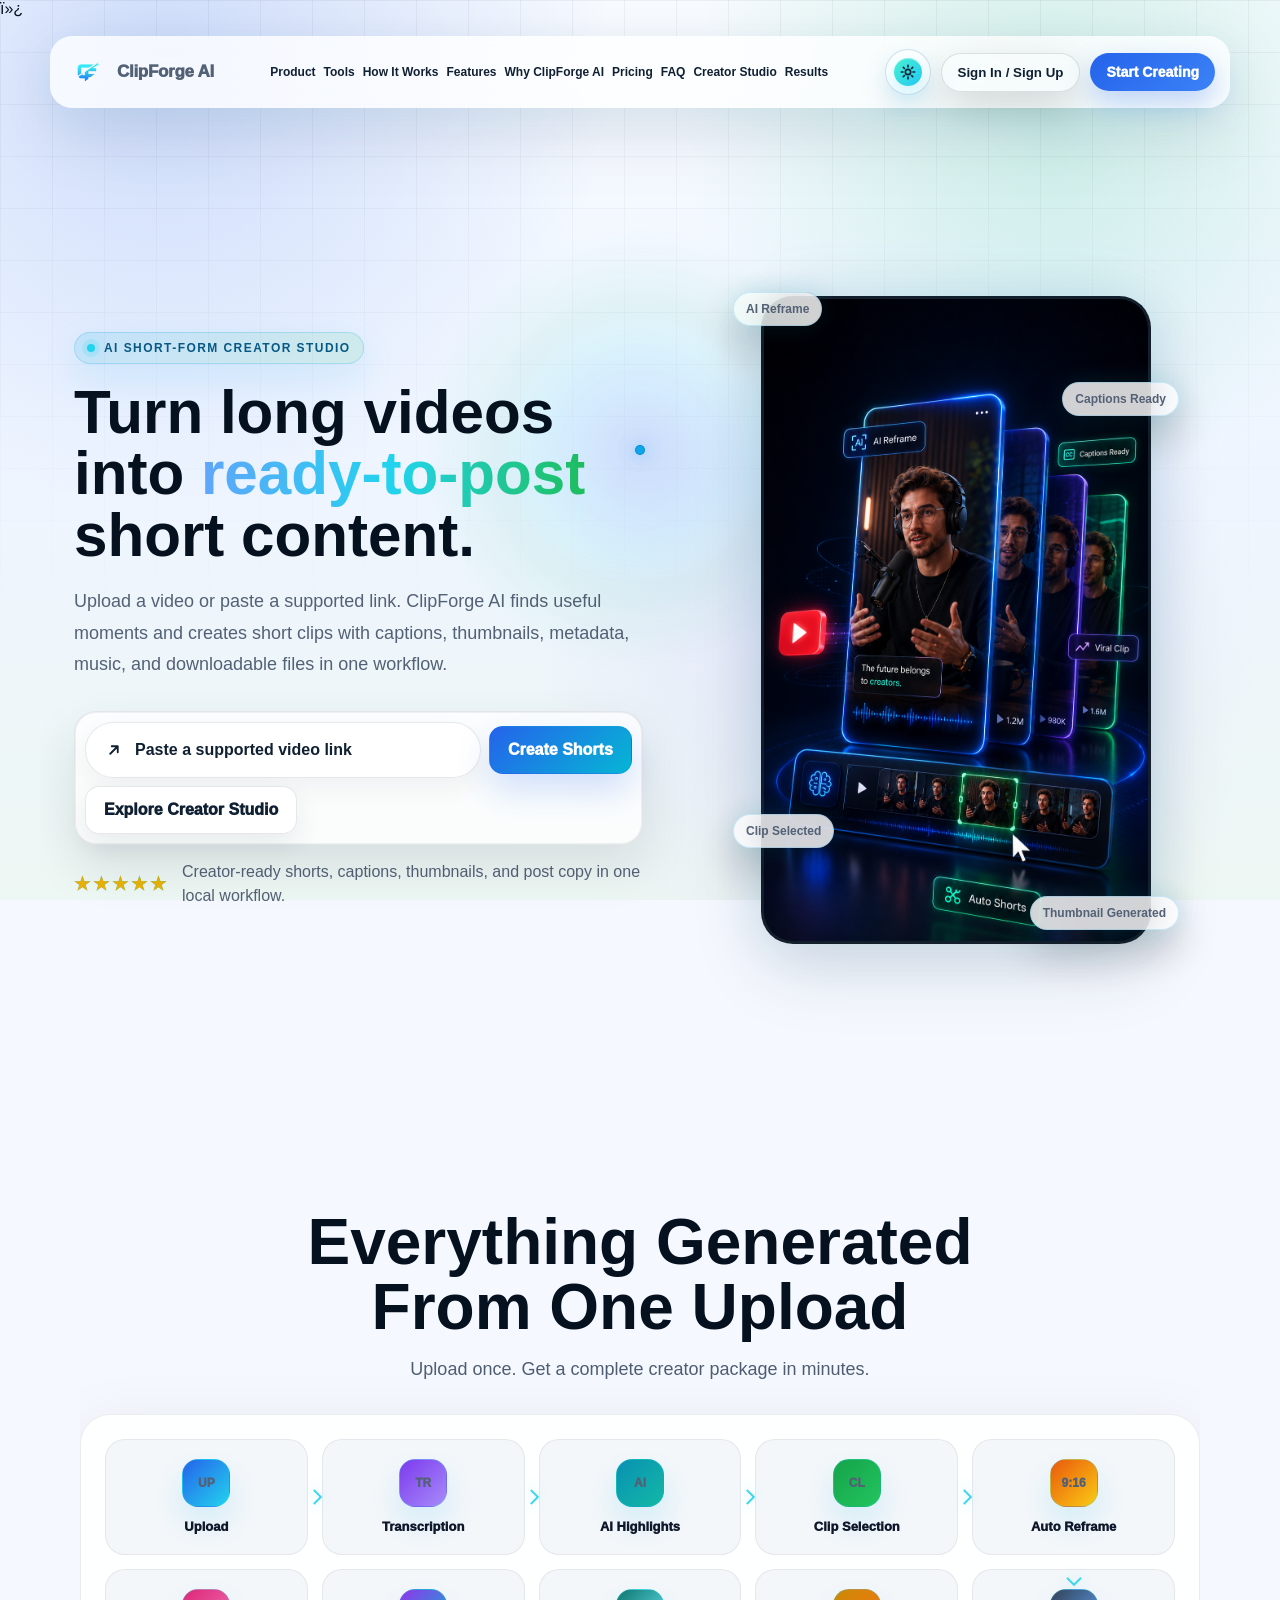
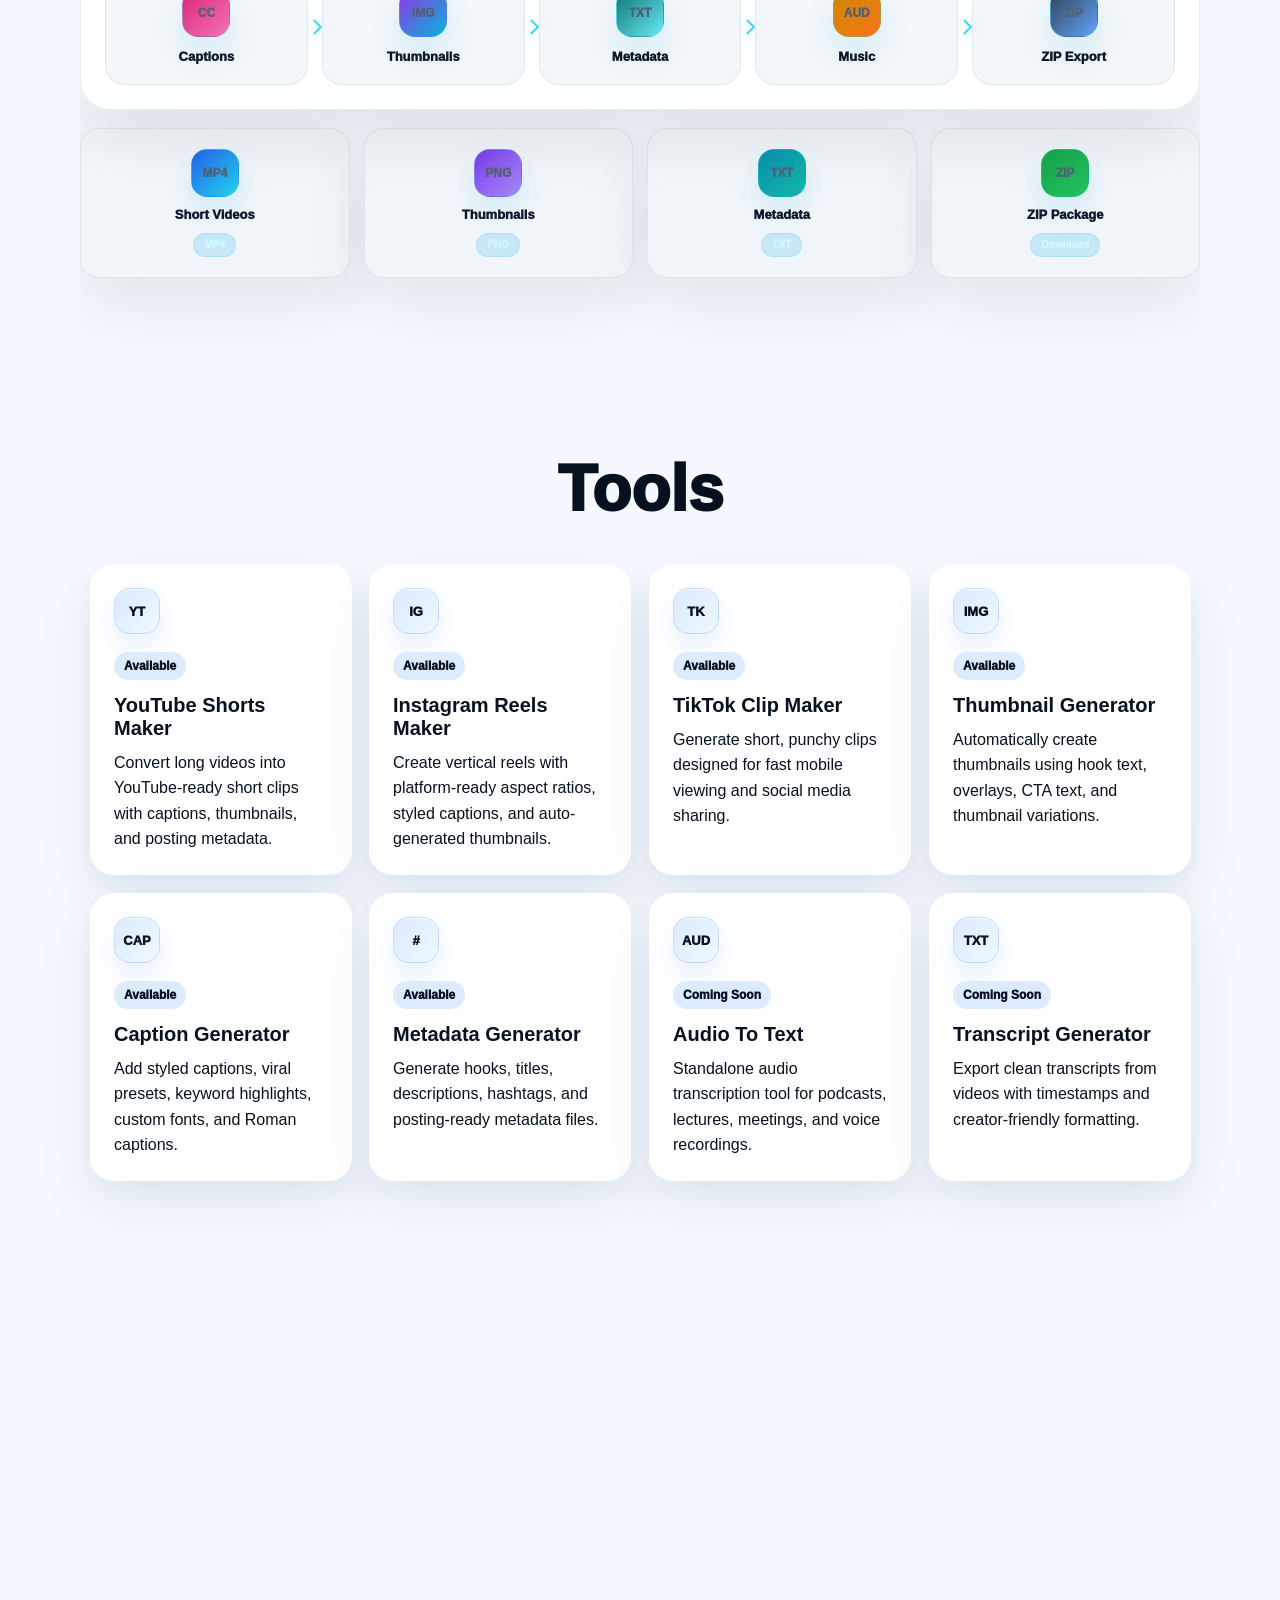
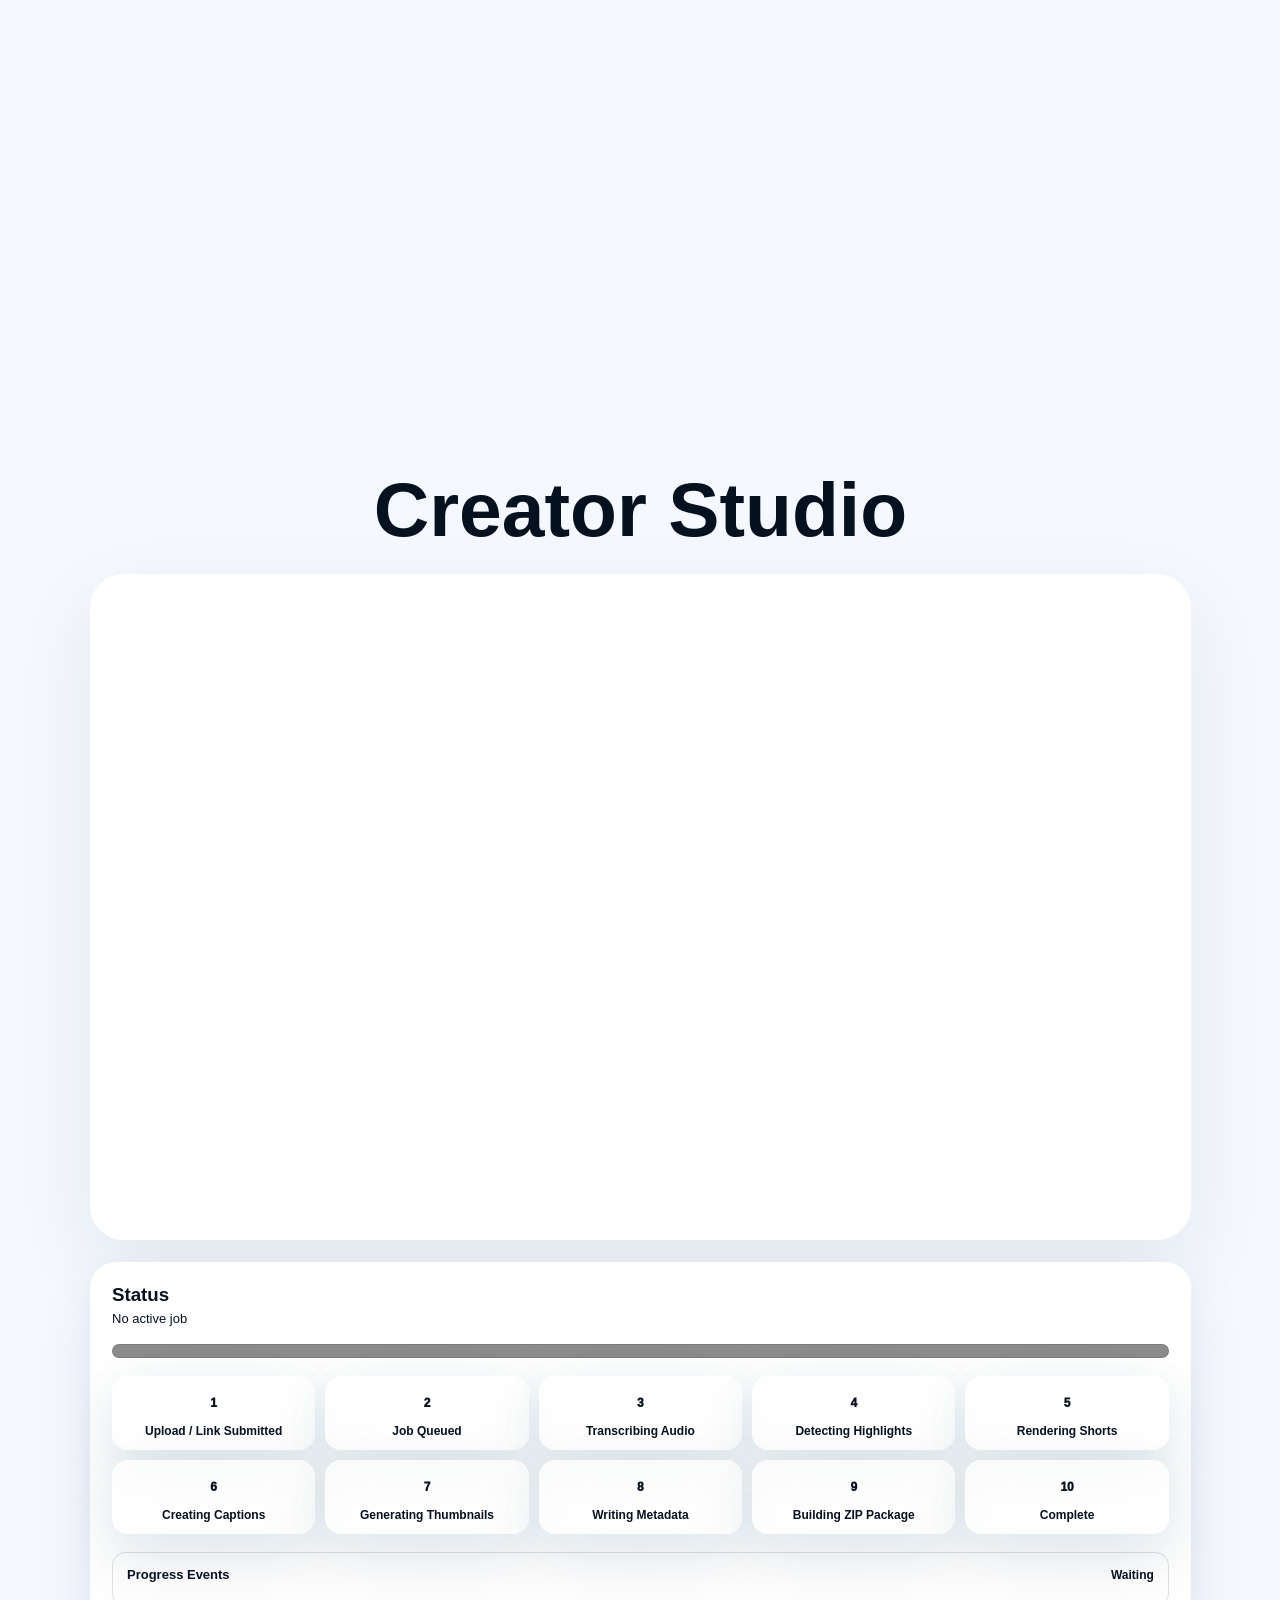
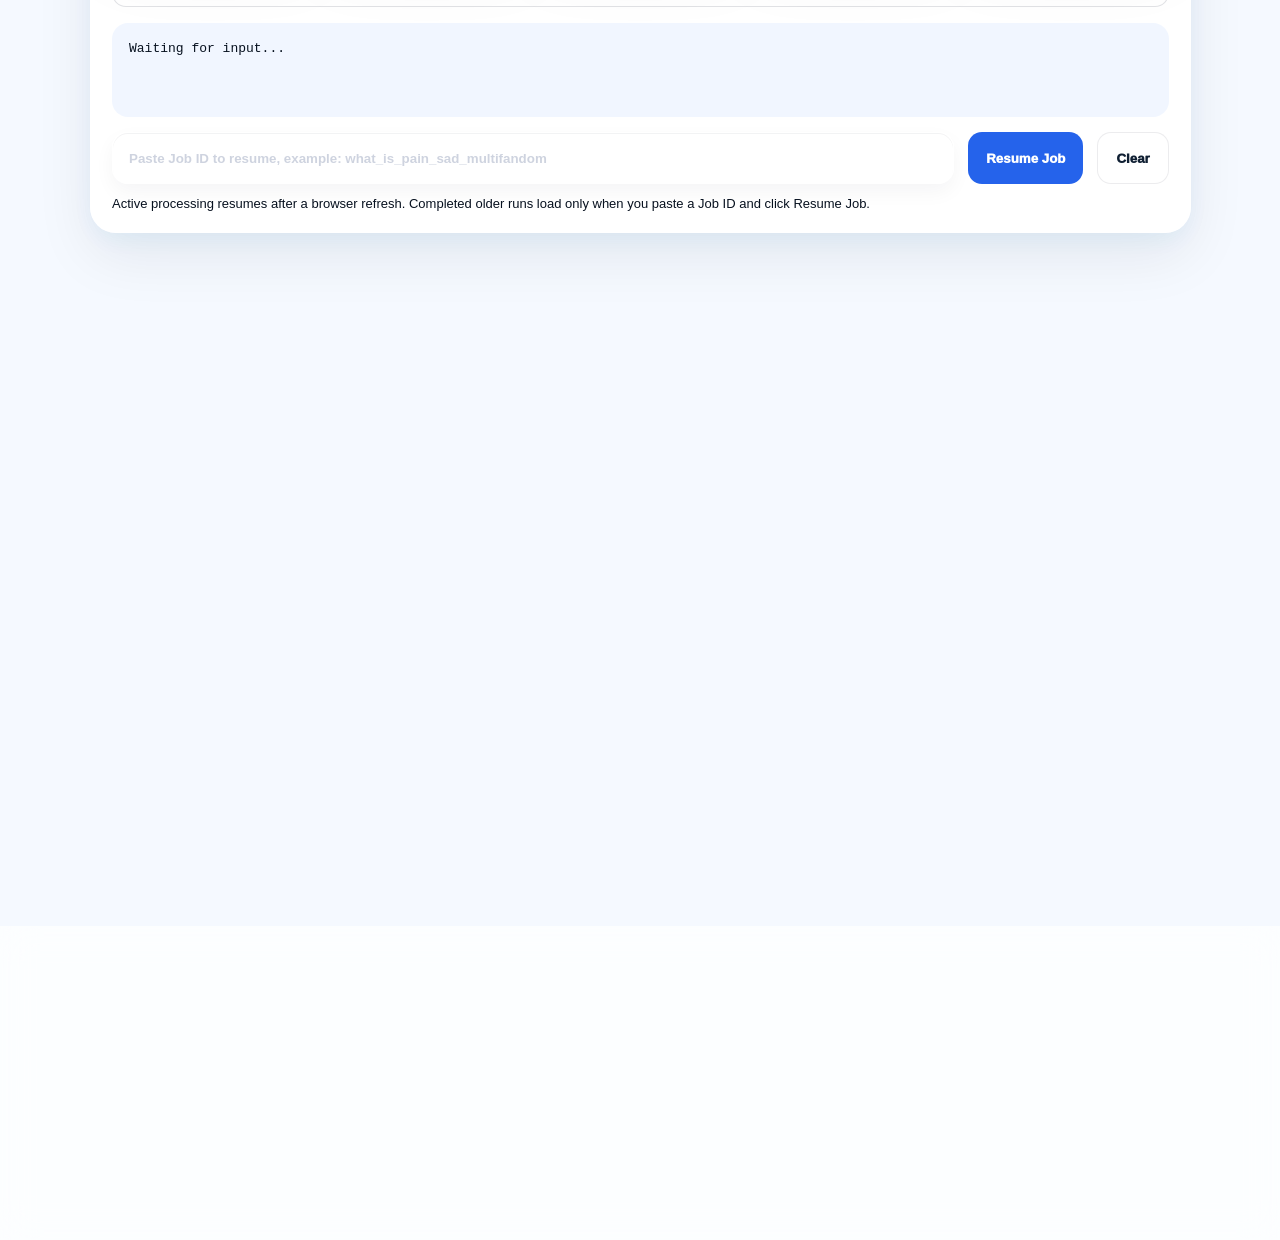
==== commit a7c1fe92: "Improve authentication and profile experience" ====
--- a/frontend/index.html
+++ b/frontend/index.html
@@ -10,7 +10,7 @@
   <meta http-equiv="Expires" content="0" />
   <link rel="preload" href="./assets/hero-showcase.png" as="image" />
   <link rel="preload" href="./assets/logo.png" as="image" />
-  <link rel="stylesheet" href="style.css?v=20260724-auth-preview" />
+  <link rel="stylesheet" href="style.css?v=20260725-profile-center" />
 </head>
 
 <body data-theme="dark">
@@ -1283,37 +1283,185 @@
 
   <div id="profileModal" class="auth-modal hidden" role="dialog" aria-modal="true" aria-labelledby="profileTitle">
     <div class="auth-backdrop" data-profile-close></div>
-    <section class="profile-card">
+    <section class="profile-card profile-management-modal">
       <button class="auth-close" type="button" aria-label="Close profile" data-profile-close>&times;</button>
-      <div class="profile-head">
-        <div id="profileInitial" class="profile-avatar">C</div>
-        <div>
-          <span class="section-kicker">Account</span>
-          <h2 id="profileTitle">Profile</h2>
-          <p id="profileEmail">Not signed in</p>
-        </div>
-      </div>
-
-      <div class="profile-panel">
-        <h3 id="profileName">ClipForge User</h3>
-        <div class="profile-row"><span>Plan</span><strong id="profilePlan">Free</strong></div>
-        <div class="profile-row"><span>Credits</span><strong id="profileCredits">30</strong></div>
-        <div class="profile-row"><span>Storage</span><strong>Local testing</strong></div>
-      </div>
-
-      <div class="profile-panel">
-        <h3>Social connections</h3>
-        <p>Google, Apple, and Facebook can be connected after OAuth keys are configured on hosting.</p>
-        <button id="profileConnectBtn" type="button" class="profile-secondary">Connect accounts</button>
-      </div>
-
-      <div class="profile-actions">
-        <a href="#pricing" class="profile-upgrade" data-profile-close>Upgrade Plan</a>
-        <button id="profileLogoutBtn" type="button">Sign Out</button>
+
+      <div class="profile-dashboard-shell">
+        <aside class="profile-side-nav" aria-label="Profile sections">
+          <div class="profile-brand-lockup">
+            <span id="profileInitial" class="profile-avatar">C</span>
+            <div>
+              <strong>ClipForge AI</strong>
+              <span>Creator Account</span>
+            </div>
+          </div>
+          <nav>
+            <a href="#profile-info" class="active">Personal Information</a>
+            <a href="#profile-security">Security</a>
+            <a href="#profile-preferences">Preferences</a>
+            <a href="#profile-notifications">Notifications</a>
+            <a href="#profile-usage">Usage</a>
+            <a href="#profile-storage">Storage</a>
+            <a href="#profile-subscription">Subscription</a>
+            <a href="#profile-billing">Billing</a>
+            <a href="#profile-connected">Connected Accounts</a>
+            <a href="#profile-api">API Keys</a>
+            <a href="#profile-privacy">Privacy</a>
+            <a href="#profile-danger">Danger Zone</a>
+          </nav>
+        </aside>
+
+        <main class="profile-main-panel">
+          <header class="profile-main-head">
+            <div class="profile-title-block">
+              <span class="profile-chip">Account</span>
+              <h2 id="profileTitle">Profile Center</h2>
+              <p id="profileEmail">Not signed in</p>
+            </div>
+            <div class="profile-head-actions">
+              <span class="profile-status-pill">Verified</span>
+              <span class="profile-status-pill muted">Member Since 2026</span>
+              <button type="button" class="profile-secondary">Edit Profile</button>
+            </div>
+          </header>
+
+          <section id="profile-info" class="profile-section-card active">
+            <div class="profile-section-heading">
+              <h3>Personal Information</h3>
+              <span>Editable local creator profile</span>
+            </div>
+            <div class="profile-editor-grid">
+              <div class="profile-picture-editor">
+                <span class="profile-avatar profile-photo-initial">C</span>
+                <div>
+                  <strong>Profile photo</strong>
+                  <p>Upload and remove actions are prepared for production storage.</p>
+                  <div class="profile-inline-actions">
+                    <button type="button" class="profile-secondary">Upload</button>
+                    <button type="button" class="profile-secondary">Remove</button>
+                  </div>
+                </div>
+              </div>
+              <label>Full Name<input id="profileName" type="text" value="ClipForge User" /></label>
+              <label>Username<input type="text" value="clipforge_creator" /></label>
+              <label>Email<input type="email" value="haseeb29581@gmail.com" /></label>
+              <label>Phone<input type="tel" placeholder="Add phone" /></label>
+              <label>Country<input type="text" value="Pakistan" /></label>
+              <label>Timezone<input type="text" value="Asia/Karachi" /></label>
+              <label>Language<select><option>English</option><option>Roman Urdu</option><option>Roman Hindi</option></select></label>
+              <label>Company<input type="text" value="ClipForge AI" /></label>
+              <label>Website<input type="url" placeholder="https://" /></label>
+              <label class="profile-wide-field">Bio<textarea rows="3" placeholder="Short creator bio"></textarea></label>
+            </div>
+            <div class="profile-form-actions"><button type="button">Save Changes</button><button type="button" class="profile-secondary">Cancel</button></div>
+          </section>
+
+          <section id="profile-security" class="profile-section-card">
+            <div class="profile-section-heading"><h3>Security</h3><span>Email login for local testing</span></div>
+            <div class="profile-editor-grid">
+              <label>Current Password<input type="password" placeholder="Current password" /></label>
+              <label>New Password<input type="password" placeholder="Minimum 8 characters" /></label>
+              <label>Confirm Password<input type="password" placeholder="Repeat new password" /></label>
+              <div class="profile-strength"><span style="width: 62%"></span></div>
+            </div>
+            <div class="profile-feature-list compact"><span>Active session: this browser</span><span>2FA - Coming Soon</span><span>Logout everywhere - Coming Soon</span></div>
+          </section>
+
+          <section id="profile-preferences" class="profile-section-card">
+            <div class="profile-section-heading"><h3>Preferences</h3><span>Creator workflow defaults</span></div>
+            <div class="profile-editor-grid">
+              <label>Theme<select><option>Dark premium</option><option>Light</option></select></label>
+              <label>Language<select><option>English</option><option>Roman Urdu</option></select></label>
+              <label>Caption Language<select><option>Auto EN/Roman</option><option>English</option><option>Roman Urdu/Hindi</option></select></label>
+              <label>Aspect Ratio<select><option>9:16 Shorts</option><option>1:1 Square</option><option>16:9 Landscape</option></select></label>
+              <label>Export Quality<select><option>Balanced</option><option>Fast</option><option>High quality</option></select></label>
+              <label>Thumbnail Style<select><option>High CTR</option><option>Clean</option><option>Cinematic</option></select></label>
+              <label>Metadata Style<select><option>Auto by transcript</option><option>Educational</option><option>Funny</option><option>Emotional</option></select></label>
+            </div>
+          </section>
+
+          <section id="profile-notifications" class="profile-section-card">
+            <div class="profile-section-heading"><h3>Notifications</h3><span>Local UI settings</span></div>
+            <div class="profile-toggle-list">
+              <label><input type="checkbox" checked /> Email updates</label>
+              <label><input type="checkbox" checked /> Processing complete</label>
+              <label><input type="checkbox" checked /> Failed jobs</label>
+              <label><input type="checkbox" /> Marketing</label>
+              <label><input type="checkbox" /> Weekly report</label>
+              <label><input type="checkbox" checked /> Security alerts</label>
+            </div>
+          </section>
+
+          <section id="profile-usage" class="profile-section-card">
+            <div class="profile-section-heading"><h3>Usage Analytics</h3><span>Local MVP summary</span></div>
+            <div class="profile-stat-grid">
+              <div><strong id="profileCredits">30</strong><span>Credits</span></div>
+              <div><strong>0</strong><span>Projects this month</span></div>
+              <div><strong>0</strong><span>Scheduled posts</span></div>
+            </div>
+            <div class="profile-chart-card"><span style="width: 28%"></span><span style="width: 46%"></span><span style="width: 62%"></span><span style="width: 38%"></span></div>
+          </section>
+
+          <section id="profile-storage" class="profile-section-card">
+            <div class="profile-section-heading"><h3>Storage Usage</h3><span>Generated jobs stay on this computer</span></div>
+            <div class="profile-storage-bar"><span style="width: 36%"></span></div>
+            <div class="profile-feature-list compact"><span>Original videos</span><span>Generated shorts</span><span>Thumbnails</span><span>Metadata</span><span>ZIP files</span></div>
+          </section>
+
+          <section id="profile-subscription" class="profile-section-card">
+            <div class="profile-section-heading"><h3>Subscription</h3><span>Production billing coming later</span></div>
+            <div class="profile-billing-row"><span>Current plan</span><strong id="profilePlan">Free</strong></div>
+            <div class="profile-billing-row"><span>Credits</span><strong>30 included</strong></div>
+            <div class="profile-billing-row"><span>Renew date</span><strong>Coming with payments</strong></div>
+          </section>
+
+          <section id="profile-billing" class="profile-section-card">
+            <div class="profile-section-heading"><h3>Billing History</h3><span>No live payments yet</span></div>
+            <div class="profile-table">
+              <div><strong>Invoice</strong><strong>Status</strong><strong>Action</strong></div>
+              <div><span>Local testing</span><span>Not billed</span><button type="button" class="profile-secondary">PDF Soon</button></div>
+            </div>
+          </section>
+
+          <section id="profile-connected" class="profile-section-card">
+            <div class="profile-section-heading"><h3>Connected Accounts</h3><span>OAuth after hosting setup</span></div>
+            <div class="profile-feature-list compact"><span>Google</span><span>GitHub</span><span>Microsoft</span><span>Apple</span></div>
+            <button id="profileConnectBtn" type="button" class="profile-secondary">Connect Accounts</button>
+          </section>
+
+          <section id="profile-api" class="profile-section-card profile-two-col">
+            <div><h3>API Keys</h3><p>API access is planned for the production roadmap.</p></div>
+            <span class="profile-status-pill warning">Coming Soon</span>
+          </section>
+
+          <section id="profile-privacy" class="profile-section-card">
+            <div class="profile-section-heading"><h3>Privacy</h3><span>Local MVP controls</span></div>
+            <div class="profile-toggle-list"><label><input type="checkbox" checked /> Keep files local during MVP testing</label><label><input type="checkbox" /> Share anonymous usage analytics</label></div>
+          </section>
+
+          <section id="profile-danger" class="profile-section-card profile-danger-card">
+            <div><h3>Danger Zone</h3><p>Sign out clears the local browser session only. Project/video deletion needs confirmation in production.</p></div>
+            <div class="profile-inline-actions"><button type="button" class="profile-secondary">Delete Projects</button><button type="button" class="profile-secondary">Delete Videos</button><button id="profileLogoutBtn" type="button">Sign Out</button></div>
+          </section>
+        </main>
+
+        <aside class="profile-summary-panel">
+          <div class="profile-summary-card">
+            <span class="profile-chip">Summary</span>
+            <h3>Creator Workspace</h3>
+            <p>Manage account, credits, preferences, storage, connected accounts, and future billing from one place.</p>
+            <div class="profile-mini-list">
+              <span><strong>Plan</strong><b id="profileSummaryPlan">Free</b></span>
+              <span><strong>Credits</strong><b id="profileSummaryCredits">30</b></span>
+              <span><strong>Status</strong><b>Active</b></span>
+            </div>
+            <a href="#pricing" class="profile-upgrade" data-profile-close>Upgrade Plan</a>
+          </div>
+        </aside>
       </div>
     </section>
   </div>
-  <script src="./app.js?v=20260724-auth-preview" defer></script>
+  <script src="./app.js?v=20260725-profile-center" defer></script>
 </body>
 </html>
 
@@ -1363,3 +1511,10 @@
 
 
 
+
+
+
+
+
+
+
--- a/frontend/style.css
+++ b/frontend/style.css
@@ -13675,3 +13675,1963 @@
     display: block !important;
   }
 }
+
+/* =========================
+   Profile Management Page Refresh
+========================= */
+.profile-page-body .profile-management-page {
+  --profile-bg: rgba(9, 17, 31, 0.88);
+  --profile-card: rgba(16, 27, 46, 0.82);
+  --profile-card-strong: rgba(13, 24, 42, 0.94);
+  --profile-line: rgba(116, 231, 255, 0.16);
+  --profile-line-strong: rgba(48, 206, 255, 0.36);
+  --profile-text: #f7fbff;
+  --profile-muted: #9ba8bd;
+  --profile-cyan: #24d8f2;
+  --profile-green: #26d178;
+  --profile-blue: #2f7df1;
+  --profile-warn: #f4b63f;
+  --profile-danger: #ff5b6b;
+  color: var(--profile-text);
+  max-width: 1520px;
+  margin: 0 auto;
+  padding: 24px;
+  border-radius: 30px;
+  border: 1px solid rgba(116, 231, 255, 0.14);
+  background: linear-gradient(135deg, rgba(10, 20, 38, 0.94), rgba(5, 14, 27, 0.92));
+  box-shadow: 0 28px 80px rgba(0, 0, 0, 0.35);
+}
+
+.profile-page-body .profile-page-shell {
+  max-width: 1568px;
+  padding: 28px 20px 42px;
+}
+
+.profile-page-body .profile-page-nav {
+  position: sticky;
+  top: 16px;
+  z-index: 20;
+  display: flex;
+  align-items: center;
+  justify-content: space-between;
+  gap: 16px;
+  margin-bottom: 18px;
+  padding: 14px 16px;
+  border: 1px solid var(--profile-line);
+  border-radius: 20px;
+  background: rgba(8, 17, 31, 0.82);
+  backdrop-filter: blur(18px);
+}
+
+.profile-page-body .profile-page-brand,
+.profile-page-body .profile-page-nav-links,
+.profile-page-body .profile-primary-link {
+  min-width: 0;
+}
+
+.profile-page-body .profile-page-nav-links {
+  display: flex;
+  flex-wrap: wrap;
+  gap: 8px 16px;
+  justify-content: center;
+}
+
+.profile-page-body .profile-primary-link,
+.profile-page-body .profile-gradient-button,
+.profile-page-body .profile-secondary-button,
+.profile-page-body .profile-mini-button,
+.profile-page-body .profile-provider-grid button,
+.profile-page-body .profile-table-wrap button {
+  border: 0;
+  border-radius: 13px;
+  font-weight: 800;
+  cursor: pointer;
+  text-decoration: none;
+  transition: transform 180ms ease, border-color 180ms ease, background 180ms ease, box-shadow 180ms ease;
+}
+
+.profile-page-body .profile-primary-link,
+.profile-page-body .profile-secondary-button,
+.profile-page-body .profile-mini-button,
+.profile-page-body .profile-provider-grid button,
+.profile-page-body .profile-table-wrap button {
+  color: #dce8ff;
+  border: 1px solid rgba(68, 135, 255, 0.35);
+  background: rgba(24, 43, 75, 0.82);
+}
+
+.profile-page-body .profile-primary-link,
+.profile-page-body .profile-mini-button {
+  padding: 10px 14px;
+  font-size: 0.86rem;
+}
+
+.profile-page-body .profile-gradient-button {
+  min-height: 44px;
+  padding: 0 18px;
+  color: #03101a;
+  background: linear-gradient(135deg, #28d7e8, #27d06f 48%, #2f7df1);
+  box-shadow: 0 14px 32px rgba(35, 213, 217, 0.18);
+}
+
+.profile-page-body .profile-secondary-button {
+  min-height: 42px;
+  padding: 0 16px;
+}
+
+.profile-page-body .profile-secondary-button.small {
+  min-height: 34px;
+  padding: 0 12px;
+  font-size: 0.78rem;
+}
+
+.profile-page-body .profile-gradient-button:hover,
+.profile-page-body .profile-secondary-button:hover,
+.profile-page-body .profile-mini-button:hover,
+.profile-page-body .profile-primary-link:hover,
+.profile-page-body .profile-provider-grid button:hover {
+  transform: translateY(-1px);
+  border-color: rgba(50, 221, 242, 0.55);
+}
+
+.profile-page-body .profile-top-card,
+.profile-page-body .profile-settings-card,
+.profile-page-body .profile-summary-panel,
+.profile-page-body .profile-settings-nav,
+.profile-page-body .profile-storage-card,
+.profile-page-body .profile-plan-card,
+.profile-page-body .profile-chart-card {
+  border: 1px solid var(--profile-line);
+  background: var(--profile-card);
+  box-shadow: inset 0 1px 0 rgba(255, 255, 255, 0.04), 0 20px 55px rgba(0, 0, 0, 0.18);
+}
+
+.profile-page-body .profile-top-card {
+  display: grid;
+  grid-template-columns: auto minmax(0, 1fr) auto;
+  gap: 22px;
+  align-items: center;
+  margin-bottom: 18px;
+  padding: 22px;
+  border-radius: 24px;
+}
+
+.profile-page-body .profile-photo-zone {
+  display: grid;
+  gap: 12px;
+  justify-items: center;
+}
+
+.profile-page-body .profile-photo {
+  width: 104px;
+  height: 104px;
+  display: grid;
+  place-items: center;
+  border-radius: 50%;
+  border: 1px solid rgba(79, 213, 255, 0.45);
+  color: #ffffff;
+  font-size: 1.7rem;
+  font-weight: 900;
+  letter-spacing: 0;
+  background: linear-gradient(145deg, #32d5e8, #20c46c 55%, #2478f2);
+  background-size: cover;
+  background-position: center;
+  box-shadow: 0 0 34px rgba(38, 216, 242, 0.22);
+}
+
+.profile-page-body .profile-photo.small {
+  width: 74px;
+  height: 74px;
+  margin: 0 auto 12px;
+  font-size: 1.2rem;
+}
+
+.profile-page-body .profile-photo-actions {
+  display: flex;
+  gap: 8px;
+  flex-wrap: wrap;
+  justify-content: center;
+}
+
+.profile-page-body .profile-mini-button.ghost {
+  background: rgba(10, 18, 32, 0.65);
+}
+
+.profile-page-body .profile-headline h1 {
+  margin: 8px 0 8px;
+  font-size: clamp(2rem, 4vw, 3.4rem);
+  line-height: 0.96;
+  letter-spacing: 0;
+}
+
+.profile-page-body .profile-headline p,
+.profile-page-body .profile-section-title p,
+.profile-page-body .profile-plan-card p,
+.profile-page-body .profile-inline-grid p,
+.profile-page-body .profile-summary-panel p {
+  color: var(--profile-muted);
+  line-height: 1.55;
+}
+
+.profile-page-body .profile-chip,
+.profile-page-body .profile-coming-badge {
+  display: inline-flex;
+  align-items: center;
+  width: fit-content;
+  min-height: 28px;
+  padding: 0 11px;
+  border-radius: 999px;
+  font-size: 0.76rem;
+  font-weight: 900;
+}
+
+.profile-page-body .profile-chip {
+  color: #7cf4ff;
+  border: 1px solid rgba(36, 216, 242, 0.35);
+  background: rgba(13, 91, 120, 0.28);
+}
+
+.profile-page-body .profile-coming-badge {
+  color: #151006;
+  background: #ffc93d;
+}
+
+.profile-page-body .profile-meta-pills {
+  display: flex;
+  flex-wrap: wrap;
+  gap: 8px;
+  margin-top: 12px;
+}
+
+.profile-page-body .profile-meta-pills span,
+.profile-page-body .profile-status-list span {
+  display: inline-flex;
+  align-items: center;
+  min-height: 32px;
+  padding: 0 10px;
+  border-radius: 999px;
+  color: var(--profile-muted);
+  border: 1px solid var(--profile-line);
+  background: rgba(8, 18, 33, 0.72);
+}
+
+.profile-page-body .profile-meta-pills strong,
+.profile-page-body .profile-status-list .verified {
+  color: #ffffff;
+}
+
+.profile-page-body .profile-status-zone {
+  display: grid;
+  justify-items: end;
+  gap: 12px;
+}
+
+.profile-page-body .profile-status-list {
+  display: grid;
+  gap: 8px;
+  justify-items: end;
+  font-size: 0.82rem;
+}
+
+.profile-page-body .profile-workspace-grid {
+  display: grid;
+  grid-template-columns: 230px minmax(0, 1fr) 310px;
+  gap: 18px;
+  align-items: start;
+}
+
+.profile-page-body .profile-settings-nav,
+.profile-page-body .profile-summary-panel {
+  position: sticky;
+  top: 96px;
+}
+
+.profile-page-body .profile-settings-nav {
+  display: grid;
+  gap: 6px;
+  padding: 12px;
+  border-radius: 20px;
+}
+
+.profile-page-body .profile-settings-nav a {
+  display: flex;
+  align-items: center;
+  min-height: 38px;
+  padding: 0 12px;
+  border-radius: 12px;
+  color: var(--profile-muted);
+  text-decoration: none;
+  font-size: 0.88rem;
+  font-weight: 800;
+}
+
+.profile-page-body .profile-settings-nav a.active,
+.profile-page-body .profile-settings-nav a:hover {
+  color: #ffffff;
+  background: linear-gradient(135deg, rgba(37, 216, 242, 0.17), rgba(38, 209, 120, 0.12));
+}
+
+.profile-page-body .profile-settings-main {
+  display: grid;
+  gap: 18px;
+}
+
+.profile-page-body .profile-settings-card {
+  scroll-margin-top: 110px;
+  padding: 22px;
+  border-radius: 22px;
+}
+
+.profile-page-body .profile-section-title {
+  display: flex;
+  align-items: end;
+  justify-content: space-between;
+  gap: 18px;
+  margin-bottom: 18px;
+}
+
+.profile-page-body .profile-section-title span {
+  display: block;
+  margin-bottom: 5px;
+  color: var(--profile-cyan);
+  font-size: 0.74rem;
+  font-weight: 900;
+  letter-spacing: 0.1em;
+  text-transform: uppercase;
+}
+
+.profile-page-body .profile-section-title h2,
+.profile-page-body .profile-plan-card h3,
+.profile-page-body .profile-summary-panel h2 {
+  margin: 0;
+  letter-spacing: 0;
+}
+
+.profile-page-body .profile-form-grid {
+  display: grid;
+  grid-template-columns: repeat(2, minmax(0, 1fr));
+  gap: 14px;
+}
+
+.profile-page-body .profile-form-grid.compact {
+  grid-template-columns: repeat(3, minmax(0, 1fr));
+}
+
+.profile-page-body .profile-form-grid label,
+.profile-page-body .profile-check-line {
+  display: grid;
+  gap: 8px;
+  color: #dce8f7;
+  font-size: 0.86rem;
+  font-weight: 800;
+}
+
+.profile-page-body .profile-form-grid .full,
+.profile-page-body .profile-strength.full,
+.profile-page-body .profile-form-actions.full {
+  grid-column: 1 / -1;
+}
+
+.profile-page-body .profile-form-grid input,
+.profile-page-body .profile-form-grid select,
+.profile-page-body .profile-form-grid textarea,
+.profile-page-body .profile-table-tools input {
+  width: 100%;
+  min-height: 44px;
+  border-radius: 13px;
+  border: 1px solid rgba(116, 231, 255, 0.18);
+  color: #f9fbff;
+  background: rgba(4, 12, 24, 0.72);
+  padding: 0 13px;
+  outline: none;
+}
+
+.profile-page-body .profile-form-grid textarea {
+  min-height: 90px;
+  padding-top: 12px;
+  resize: vertical;
+}
+
+.profile-page-body .profile-check-line {
+  grid-auto-flow: column;
+  grid-template-columns: auto 1fr;
+  align-items: center;
+  align-self: end;
+}
+
+.profile-page-body .profile-check-line input {
+  width: 18px;
+  height: 18px;
+}
+
+.profile-page-body .profile-form-actions {
+  display: flex;
+  gap: 10px;
+  flex-wrap: wrap;
+  align-items: center;
+  margin-top: 2px;
+}
+
+.profile-page-body .profile-strength {
+  display: grid;
+  gap: 8px;
+  color: var(--profile-muted);
+  font-size: 0.84rem;
+  font-weight: 800;
+}
+
+.profile-page-body .profile-strength div,
+.profile-page-body .profile-progress {
+  height: 10px;
+  overflow: hidden;
+  border-radius: 999px;
+  background: rgba(255, 255, 255, 0.08);
+}
+
+.profile-page-body .profile-strength i,
+.profile-page-body .profile-progress i {
+  display: block;
+  width: 0;
+  height: 100%;
+  border-radius: inherit;
+  background: linear-gradient(90deg, var(--profile-cyan), var(--profile-green), var(--profile-blue));
+}
+
+.profile-page-body .profile-inline-grid,
+.profile-page-body .profile-toggle-grid,
+.profile-page-body .profile-stat-grid,
+.profile-page-body .profile-provider-grid,
+.profile-page-body .profile-danger-grid {
+  display: grid;
+  gap: 12px;
+}
+
+.profile-page-body .profile-inline-grid.two,
+.profile-page-body .profile-provider-grid,
+.profile-page-body .profile-danger-grid {
+  grid-template-columns: repeat(2, minmax(0, 1fr));
+}
+
+.profile-page-body .profile-inline-grid article,
+.profile-page-body .profile-provider-grid article,
+.profile-page-body .profile-toggle-grid label,
+.profile-page-body .profile-stat-grid article,
+.profile-page-body .profile-empty-state,
+.profile-page-body .profile-danger-grid button {
+  border: 1px solid var(--profile-line);
+  border-radius: 16px;
+  background: rgba(8, 18, 33, 0.66);
+  padding: 14px;
+}
+
+.profile-page-body .profile-toggle-grid {
+  grid-template-columns: repeat(2, minmax(0, 1fr));
+}
+
+.profile-page-body .profile-toggle-grid label {
+  grid-template-columns: 1fr auto;
+  align-items: center;
+  color: #e7f0fb;
+  font-weight: 800;
+}
+
+.profile-page-body .profile-toggle-grid input {
+  width: 44px;
+  height: 24px;
+  accent-color: var(--profile-green);
+}
+
+.profile-page-body .section-action {
+  margin-top: 14px;
+}
+
+.profile-page-body .profile-stat-grid {
+  grid-template-columns: repeat(4, minmax(0, 1fr));
+}
+
+.profile-page-body .profile-stat-grid article span,
+.profile-page-body .profile-summary-list span,
+.profile-page-body .profile-storage-breakdown span,
+.profile-page-body .profile-provider-grid span {
+  display: block;
+  color: var(--profile-muted);
+  font-size: 0.82rem;
+}
+
+.profile-page-body .profile-stat-grid article strong {
+  display: block;
+  margin-top: 6px;
+  font-size: 1.55rem;
+}
+
+.profile-page-body .profile-chart-card,
+.profile-page-body .profile-storage-card,
+.profile-page-body .profile-plan-card {
+  margin-top: 14px;
+  padding: 16px;
+  border-radius: 18px;
+}
+
+.profile-page-body .profile-chart-head,
+.profile-page-body .profile-storage-card > div:first-child {
+  display: flex;
+  justify-content: space-between;
+  gap: 12px;
+  color: var(--profile-muted);
+  font-weight: 800;
+}
+
+.profile-page-body .profile-bars {
+  display: grid;
+  grid-template-columns: repeat(8, 1fr);
+  align-items: end;
+  gap: 10px;
+  height: 150px;
+  margin-top: 16px;
+}
+
+.profile-page-body .profile-bars i {
+  min-height: 20px;
+  border-radius: 10px 10px 4px 4px;
+  background: linear-gradient(180deg, var(--profile-cyan), var(--profile-green));
+}
+
+.profile-page-body .profile-storage-breakdown {
+  display: grid;
+  grid-template-columns: repeat(5, minmax(0, 1fr));
+  gap: 10px;
+  margin-top: 14px;
+}
+
+.profile-page-body .profile-table-tools {
+  display: flex;
+  justify-content: space-between;
+  gap: 12px;
+  align-items: center;
+  margin-bottom: 12px;
+}
+
+.profile-page-body .profile-table-wrap {
+  overflow-x: auto;
+}
+
+.profile-page-body .profile-table-wrap table {
+  width: 100%;
+  min-width: 620px;
+  border-collapse: collapse;
+}
+
+.profile-page-body .profile-table-wrap th,
+.profile-page-body .profile-table-wrap td {
+  padding: 12px;
+  text-align: left;
+  border-bottom: 1px solid var(--profile-line);
+}
+
+.profile-page-body .profile-table-wrap th {
+  color: var(--profile-cyan);
+  font-size: 0.78rem;
+  text-transform: uppercase;
+}
+
+.profile-page-body .profile-table-wrap button,
+.profile-page-body .profile-provider-grid button {
+  padding: 8px 11px;
+}
+
+.profile-page-body .profile-empty-state {
+  display: grid;
+  justify-items: start;
+  gap: 12px;
+}
+
+.profile-page-body .profile-settings-card.danger {
+  border-color: rgba(255, 91, 107, 0.35);
+  background: linear-gradient(135deg, rgba(55, 12, 20, 0.62), rgba(16, 27, 46, 0.76));
+}
+
+.profile-page-body .profile-danger-grid button {
+  color: #ffd7dc;
+  border-color: rgba(255, 91, 107, 0.35);
+  font-weight: 900;
+  cursor: pointer;
+}
+
+.profile-page-body .profile-summary-panel {
+  display: grid;
+  gap: 12px;
+  text-align: center;
+  padding: 20px;
+  border-radius: 22px;
+}
+
+.profile-page-body .profile-summary-list {
+  display: grid;
+  gap: 8px;
+  text-align: left;
+}
+
+.profile-page-body .profile-summary-list div {
+  display: flex;
+  justify-content: space-between;
+  gap: 12px;
+  padding: 10px 0;
+  border-bottom: 1px solid var(--profile-line);
+}
+
+.profile-page-body .full-width {
+  width: 100%;
+}
+
+.profile-page-body .profile-toast {
+  position: fixed;
+  right: 22px;
+  bottom: 22px;
+  z-index: 100;
+  transform: translateY(18px);
+  opacity: 0;
+  pointer-events: none;
+  padding: 12px 14px;
+  border-radius: 14px;
+  color: #051018;
+  font-weight: 900;
+  background: linear-gradient(135deg, #29d7e9, #29d173);
+  box-shadow: 0 18px 40px rgba(0, 0, 0, 0.35);
+  transition: opacity 180ms ease, transform 180ms ease;
+}
+
+.profile-page-body .profile-toast.show {
+  opacity: 1;
+  transform: translateY(0);
+}
+
+body[data-theme="light"].profile-page-body .profile-management-page {
+  --profile-bg: rgba(255, 255, 255, 0.92);
+  --profile-card: rgba(255, 255, 255, 0.9);
+  --profile-card-strong: #ffffff;
+  --profile-line: rgba(15, 44, 78, 0.12);
+  --profile-line-strong: rgba(28, 138, 196, 0.28);
+  --profile-text: #071522;
+  --profile-muted: #52627a;
+  color: var(--profile-text);
+  background: linear-gradient(135deg, rgba(248, 252, 255, 0.96), rgba(236, 246, 255, 0.94));
+}
+
+body[data-theme="light"].profile-page-body .profile-page-nav,
+body[data-theme="light"].profile-page-body .profile-form-grid input,
+body[data-theme="light"].profile-page-body .profile-form-grid select,
+body[data-theme="light"].profile-page-body .profile-form-grid textarea,
+body[data-theme="light"].profile-page-body .profile-table-tools input,
+body[data-theme="light"].profile-page-body .profile-meta-pills span,
+body[data-theme="light"].profile-page-body .profile-status-list span,
+body[data-theme="light"].profile-page-body .profile-inline-grid article,
+body[data-theme="light"].profile-page-body .profile-provider-grid article,
+body[data-theme="light"].profile-page-body .profile-toggle-grid label,
+body[data-theme="light"].profile-page-body .profile-stat-grid article,
+body[data-theme="light"].profile-page-body .profile-empty-state,
+body[data-theme="light"].profile-page-body .profile-danger-grid button {
+  color: #071522;
+  background: rgba(255, 255, 255, 0.82);
+}
+
+body[data-theme="light"].profile-page-body .profile-gradient-button,
+body[data-theme="light"].profile-page-body .profile-meta-pills strong,
+body[data-theme="light"].profile-page-body .profile-status-list .verified {
+  color: #06131d;
+}
+
+@media (max-width: 1180px) {
+  .profile-page-body .profile-workspace-grid {
+    grid-template-columns: 210px minmax(0, 1fr);
+  }
+
+  .profile-page-body .profile-summary-panel {
+    grid-column: 1 / -1;
+    position: static;
+    grid-template-columns: auto minmax(0, 1fr) auto;
+    align-items: center;
+    text-align: left;
+  }
+
+  .profile-page-body .profile-summary-list {
+    grid-column: 1 / -1;
+    grid-template-columns: repeat(3, minmax(0, 1fr));
+  }
+}
+
+@media (max-width: 880px) {
+  .profile-page-body .profile-management-page {
+    padding: 16px;
+    border-radius: 22px;
+  }
+
+  .profile-page-body .profile-page-nav,
+  .profile-page-body .profile-top-card,
+  .profile-page-body .profile-section-title,
+  .profile-page-body .profile-table-tools {
+    align-items: stretch;
+    flex-direction: column;
+  }
+
+  .profile-page-body .profile-top-card,
+  .profile-page-body .profile-workspace-grid,
+  .profile-page-body .profile-summary-panel {
+    grid-template-columns: 1fr;
+  }
+
+  .profile-page-body .profile-status-zone,
+  .profile-page-body .profile-status-list {
+    justify-items: start;
+  }
+
+  .profile-page-body .profile-settings-nav {
+    position: sticky;
+    top: 78px;
+    z-index: 12;
+    display: flex;
+    overflow-x: auto;
+    scrollbar-width: thin;
+  }
+
+  .profile-page-body .profile-settings-nav a {
+    white-space: nowrap;
+  }
+
+  .profile-page-body .profile-form-grid,
+  .profile-page-body .profile-form-grid.compact,
+  .profile-page-body .profile-inline-grid.two,
+  .profile-page-body .profile-toggle-grid,
+  .profile-page-body .profile-provider-grid,
+  .profile-page-body .profile-danger-grid,
+  .profile-page-body .profile-stat-grid,
+  .profile-page-body .profile-storage-breakdown,
+  .profile-page-body .profile-summary-list {
+    grid-template-columns: 1fr;
+  }
+}
+
+@media (max-width: 560px) {
+  .profile-page-body .profile-page-shell {
+    padding: 12px 8px 28px;
+  }
+
+  .profile-page-body .profile-headline h1 {
+    font-size: 2rem;
+  }
+
+  .profile-page-body .profile-form-actions,
+  .profile-page-body .profile-photo-actions,
+  .profile-page-body .profile-meta-pills {
+    flex-direction: column;
+    align-items: stretch;
+  }
+
+  .profile-page-body .profile-gradient-button,
+  .profile-page-body .profile-secondary-button,
+  .profile-page-body .profile-mini-button,
+  .profile-page-body .profile-primary-link {
+    width: 100%;
+    justify-content: center;
+    text-align: center;
+  }
+}
+/* In-app profile management modal */
+
+.profile-card.profile-management-modal {
+  width: min(1240px, calc(100vw - 32px)) !important;
+  max-height: calc(100vh - 32px) !important;
+  padding: 0 !important;
+  overflow: hidden !important;
+  border-radius: 30px !important;
+  background:
+    radial-gradient(circle at 10% 14%, rgba(34, 211, 238, 0.18), transparent 34%),
+    radial-gradient(circle at 92% 82%, rgba(34, 197, 94, 0.14), transparent 30%),
+    linear-gradient(145deg, rgba(6, 13, 28, 0.96), rgba(5, 22, 27, 0.94)) !important;
+  border: 1px solid rgba(125, 211, 252, 0.22) !important;
+  box-shadow: 0 40px 130px rgba(0, 0, 0, 0.68), 0 0 90px rgba(34, 211, 238, 0.12) !important;
+}
+
+.profile-card.profile-management-modal::before {
+  inset: 18px !important;
+  border-radius: 22px !important;
+  opacity: 0.8 !important;
+}
+
+.profile-management-modal .auth-close {
+  top: 18px !important;
+  right: 18px !important;
+  z-index: 10 !important;
+}
+
+.profile-management-modal .profile-dashboard-shell {
+  position: relative;
+  z-index: 2;
+  display: grid;
+  grid-template-columns: 210px minmax(0, 1fr) 290px;
+  min-height: min(760px, calc(100vh - 32px));
+  max-height: calc(100vh - 32px);
+}
+
+.profile-management-modal .profile-side-nav,
+.profile-management-modal .profile-summary-panel {
+  background: rgba(3, 12, 25, 0.42);
+  border-color: rgba(125, 211, 252, 0.14);
+}
+
+.profile-management-modal .profile-side-nav {
+  padding: 24px 18px;
+  border-right: 1px solid rgba(125, 211, 252, 0.14);
+}
+
+.profile-management-modal .profile-brand-lockup {
+  display: flex;
+  align-items: center;
+  gap: 12px;
+  margin-bottom: 28px;
+}
+
+.profile-management-modal .profile-brand-lockup .profile-avatar {
+  width: 46px;
+  height: 46px;
+  font-size: 18px;
+  border-radius: 14px;
+}
+
+.profile-management-modal .profile-brand-lockup strong,
+.profile-management-modal .profile-side-nav a,
+.profile-management-modal .profile-section-card h3,
+.profile-management-modal .profile-summary-card h3 {
+  color: #fff;
+}
+
+.profile-management-modal .profile-brand-lockup span:not(.profile-avatar),
+.profile-management-modal .profile-section-heading span,
+.profile-management-modal .profile-section-card p,
+.profile-management-modal .profile-summary-card p,
+.profile-management-modal .profile-mini-list strong {
+  color: var(--muted-2);
+}
+
+.profile-management-modal .profile-brand-lockup div span {
+  display: block;
+  margin-top: 3px;
+  font-size: 12px;
+  font-weight: 800;
+}
+
+.profile-management-modal .profile-side-nav nav {
+  display: grid;
+  gap: 8px;
+}
+
+.profile-management-modal .profile-side-nav a {
+  display: block;
+  padding: 11px 12px;
+  border-radius: 12px;
+  text-decoration: none;
+  font-weight: 900;
+  background: rgba(255, 255, 255, 0.045);
+  border: 1px solid transparent;
+}
+
+.profile-management-modal .profile-side-nav a:hover {
+  border-color: rgba(34, 211, 238, 0.32);
+  background: rgba(34, 211, 238, 0.09);
+}
+
+.profile-management-modal .profile-main-panel {
+  overflow: auto;
+  padding: 26px;
+  display: grid;
+  gap: 14px;
+}
+
+.profile-management-modal .profile-main-head,
+.profile-management-modal .profile-section-card,
+.profile-management-modal .profile-summary-card {
+  border: 1px solid rgba(125, 211, 252, 0.15);
+  background: rgba(8, 18, 33, 0.72);
+  box-shadow: inset 0 1px 0 rgba(255, 255, 255, 0.05);
+}
+
+.profile-management-modal .profile-main-head {
+  display: flex;
+  align-items: center;
+  justify-content: space-between;
+  gap: 18px;
+  padding: 22px;
+  border-radius: 22px;
+}
+
+.profile-management-modal .profile-chip,
+.profile-management-modal .profile-status-pill {
+  display: inline-flex;
+  align-items: center;
+  justify-content: center;
+  min-height: 28px;
+  padding: 6px 12px;
+  border-radius: 999px;
+  border: 1px solid rgba(34, 211, 238, 0.30);
+  background: rgba(34, 211, 238, 0.10);
+  color: #67e8f9;
+  font-size: 12px;
+  font-weight: 950;
+}
+
+.profile-management-modal .profile-status-pill {
+  border-color: rgba(34, 197, 94, 0.32);
+  background: rgba(34, 197, 94, 0.12);
+  color: #86efac;
+}
+
+.profile-management-modal .profile-status-pill.muted {
+  border-color: rgba(148, 163, 184, 0.18);
+  background: rgba(148, 163, 184, 0.08);
+  color: #cbd5e1;
+}
+
+.profile-management-modal .profile-status-pill.warning {
+  border-color: rgba(245, 158, 11, 0.34);
+  background: rgba(245, 158, 11, 0.12);
+  color: #fcd34d;
+}
+
+.profile-management-modal .profile-title-block h2 {
+  margin: 10px 0 4px;
+  font-size: clamp(30px, 4vw, 48px);
+  line-height: 0.96;
+  color: #fff;
+}
+
+.profile-management-modal .profile-title-block p {
+  margin: 0;
+  color: var(--muted-2);
+}
+
+.profile-management-modal .profile-head-actions {
+  display: flex;
+  align-items: center;
+  justify-content: flex-end;
+  flex-wrap: wrap;
+  gap: 10px;
+}
+
+.profile-management-modal .profile-section-card {
+  padding: 18px;
+  border-radius: 18px;
+}
+
+.profile-management-modal .profile-section-heading,
+.profile-management-modal .profile-two-col,
+.profile-management-modal .profile-danger-card,
+.profile-management-modal .profile-billing-row,
+.profile-management-modal .profile-mini-list span {
+  display: flex;
+  align-items: center;
+  justify-content: space-between;
+  gap: 14px;
+}
+
+.profile-management-modal .profile-section-card h3,
+.profile-management-modal .profile-summary-card h3 {
+  margin: 0;
+  font-size: 17px;
+}
+
+.profile-management-modal .profile-section-card p,
+.profile-management-modal .profile-summary-card p {
+  margin: 8px 0 0;
+  line-height: 1.55;
+}
+
+.profile-management-modal .profile-info-grid,
+.profile-management-modal .profile-stat-grid {
+  display: grid;
+  gap: 12px;
+  margin-top: 14px;
+}
+
+.profile-management-modal .profile-info-grid {
+  grid-template-columns: repeat(2, minmax(0, 1fr));
+}
+
+.profile-management-modal .profile-info-grid div,
+.profile-management-modal .profile-stat-grid div {
+  min-width: 0;
+  padding: 14px;
+  border-radius: 14px;
+  background: rgba(255, 255, 255, 0.045);
+  border: 1px solid rgba(255, 255, 255, 0.08);
+}
+
+.profile-management-modal .profile-info-grid span,
+.profile-management-modal .profile-stat-grid span {
+  display: block;
+  color: var(--muted-2);
+  font-size: 12px;
+  font-weight: 800;
+}
+
+.profile-management-modal .profile-info-grid strong,
+.profile-management-modal .profile-stat-grid strong,
+.profile-management-modal .profile-billing-row strong,
+.profile-management-modal .profile-mini-list b {
+  display: block;
+  margin-top: 6px;
+  color: #fff;
+  overflow-wrap: anywhere;
+}
+
+.profile-management-modal .profile-feature-list.compact {
+  display: flex;
+  flex-wrap: wrap;
+  gap: 8px;
+  margin-top: 14px;
+}
+
+.profile-management-modal .profile-feature-list.compact span {
+  padding: 8px 10px;
+  border-radius: 999px;
+  background: rgba(34, 211, 238, 0.09);
+  border: 1px solid rgba(34, 211, 238, 0.17);
+  color: #dffbff;
+  font-size: 12px;
+  font-weight: 900;
+}
+
+.profile-management-modal .profile-stat-grid {
+  grid-template-columns: repeat(3, minmax(0, 1fr));
+}
+
+.profile-management-modal .profile-storage-bar {
+  height: 12px;
+  margin-top: 14px;
+  border-radius: 999px;
+  background: rgba(255, 255, 255, 0.08);
+  overflow: hidden;
+}
+
+.profile-management-modal .profile-storage-bar span {
+  display: block;
+  height: 100%;
+  border-radius: inherit;
+  background: linear-gradient(135deg, var(--green-2), var(--blue-2));
+}
+
+.profile-management-modal .profile-billing-row {
+  padding: 12px 0;
+  border-top: 1px solid rgba(255, 255, 255, 0.08);
+  color: var(--muted-2);
+}
+
+.profile-management-modal .profile-summary-panel {
+  padding: 74px 18px 22px;
+  border-left: 1px solid rgba(125, 211, 252, 0.14);
+}
+
+.profile-management-modal .profile-summary-card {
+  position: sticky;
+  top: 18px;
+  padding: 18px;
+  border-radius: 20px;
+}
+
+.profile-management-modal .profile-summary-card .profile-upgrade {
+  width: 100%;
+  margin-top: 16px;
+}
+
+.profile-management-modal .profile-mini-list {
+  display: grid;
+  gap: 10px;
+  margin-top: 16px;
+}
+
+.profile-management-modal .profile-mini-list span {
+  padding: 10px 0;
+  border-top: 1px solid rgba(255, 255, 255, 0.08);
+}
+
+.profile-management-modal .profile-danger-card {
+  border-color: rgba(248, 113, 113, 0.20) !important;
+}
+
+.profile-management-modal .profile-danger-card button {
+  min-height: 44px;
+  border: 1px solid rgba(248, 113, 113, 0.28);
+  border-radius: 12px;
+  padding: 11px 16px;
+  color: #fecaca;
+  background: rgba(248, 113, 113, 0.10);
+  font-weight: 950;
+  cursor: pointer;
+}
+
+.profile-management-modal .profile-secondary,
+.profile-management-modal .profile-upgrade {
+  min-height: 42px;
+  border-radius: 12px;
+  white-space: nowrap;
+}
+
+@media (max-width: 1120px) {
+  .profile-management-modal .profile-dashboard-shell {
+    grid-template-columns: 180px minmax(0, 1fr);
+  }
+  .profile-management-modal .profile-summary-panel {
+    grid-column: 1 / -1;
+    border-left: 0;
+    border-top: 1px solid rgba(125, 211, 252, 0.14);
+    padding: 18px;
+  }
+  .profile-management-modal .profile-summary-card {
+    position: static;
+  }
+}
+
+@media (max-width: 820px) {
+  .profile-card.profile-management-modal {
+    width: calc(100vw - 18px) !important;
+    max-height: calc(100vh - 18px) !important;
+    border-radius: 22px !important;
+  }
+  .profile-management-modal .profile-dashboard-shell {
+    grid-template-columns: 1fr;
+    max-height: calc(100vh - 18px);
+    overflow: auto;
+  }
+  .profile-management-modal .profile-side-nav {
+    border-right: 0;
+    border-bottom: 1px solid rgba(125, 211, 252, 0.14);
+  }
+  .profile-management-modal .profile-side-nav nav {
+    grid-template-columns: repeat(3, minmax(0, 1fr));
+  }
+  .profile-management-modal .profile-main-panel {
+    overflow: visible;
+    padding: 18px;
+  }
+  .profile-management-modal .profile-main-head,
+  .profile-management-modal .profile-two-col,
+  .profile-management-modal .profile-danger-card {
+    align-items: flex-start;
+    flex-direction: column;
+  }
+}
+
+@media (max-width: 560px) {
+  .profile-management-modal .profile-side-nav nav,
+  .profile-management-modal .profile-info-grid,
+  .profile-management-modal .profile-stat-grid {
+    grid-template-columns: 1fr;
+  }
+  .profile-management-modal .profile-head-actions {
+    justify-content: flex-start;
+  }
+  .profile-management-modal .profile-section-heading,
+  .profile-management-modal .profile-billing-row,
+  .profile-management-modal .profile-mini-list span {
+    align-items: flex-start;
+    flex-direction: column;
+  }
+}
+
+/* Profile modal nav stability fixes */
+.profile-management-modal .profile-main-panel {
+  overflow-x: hidden !important;
+  scroll-behavior: smooth;
+  min-width: 0;
+}
+
+.profile-management-modal .profile-side-nav,
+.profile-management-modal .profile-summary-panel,
+.profile-management-modal .profile-main-panel {
+  min-height: 0;
+}
+
+.profile-management-modal .profile-side-nav a.active {
+  border-color: rgba(34, 211, 238, 0.42) !important;
+  background: linear-gradient(135deg, rgba(34, 211, 238, 0.16), rgba(34, 197, 94, 0.10)) !important;
+  color: #ffffff !important;
+  box-shadow: inset 0 1px 0 rgba(255, 255, 255, 0.06), 0 10px 28px rgba(34, 211, 238, 0.10);
+}
+
+.profile-management-modal .profile-section-card {
+  scroll-margin-top: 14px;
+}
+
+.profile-management-modal .profile-info-grid,
+.profile-management-modal .profile-stat-grid,
+.profile-management-modal .profile-section-card,
+.profile-management-modal .profile-main-head {
+  max-width: 100%;
+}
+
+/* Profile modal tabbed layout repair */
+.profile-card.profile-management-modal {
+  width: min(1160px, calc(100vw - 36px)) !important;
+  height: min(760px, calc(100vh - 36px)) !important;
+  max-height: calc(100vh - 36px) !important;
+  overflow: hidden !important;
+}
+
+.profile-management-modal .profile-dashboard-shell {
+  grid-template-columns: 190px minmax(0, 1fr) 260px !important;
+  height: 100% !important;
+  min-height: 0 !important;
+  max-height: none !important;
+  overflow: hidden !important;
+}
+
+.profile-management-modal .profile-side-nav {
+  min-width: 0 !important;
+  overflow-y: auto !important;
+  overflow-x: hidden !important;
+}
+
+.profile-management-modal .profile-main-panel {
+  min-width: 0 !important;
+  min-height: 0 !important;
+  overflow-y: auto !important;
+  overflow-x: hidden !important;
+  align-content: start !important;
+  grid-auto-rows: max-content !important;
+  padding: 22px !important;
+}
+
+.profile-management-modal .profile-summary-panel {
+  min-width: 0 !important;
+  min-height: 0 !important;
+  overflow-y: auto !important;
+  overflow-x: hidden !important;
+  padding: 64px 18px 22px !important;
+}
+
+.profile-management-modal .profile-section-card[id] {
+  display: none !important;
+}
+
+.profile-management-modal .profile-section-card[id].active {
+  display: block !important;
+}
+
+.profile-management-modal .profile-section-card.profile-two-col.active,
+.profile-management-modal .profile-section-card.profile-danger-card.active {
+  display: flex !important;
+}
+
+.profile-management-modal .profile-main-head,
+.profile-management-modal .profile-section-card,
+.profile-management-modal .profile-summary-card {
+  width: 100% !important;
+  max-width: 100% !important;
+  box-sizing: border-box !important;
+}
+
+.profile-management-modal .profile-main-head {
+  min-height: 154px !important;
+}
+
+.profile-management-modal .profile-title-block h2 {
+  font-size: clamp(34px, 4vw, 46px) !important;
+}
+
+.profile-management-modal .profile-info-grid,
+.profile-management-modal .profile-stat-grid {
+  width: 100% !important;
+  max-width: 100% !important;
+}
+
+.profile-management-modal .profile-info-grid {
+  grid-template-columns: repeat(2, minmax(0, 1fr)) !important;
+}
+
+.profile-management-modal .profile-stat-grid {
+  grid-template-columns: repeat(3, minmax(0, 1fr)) !important;
+}
+
+.profile-management-modal .profile-side-nav a.active {
+  transform: translateX(0) !important;
+}
+
+@media (max-width: 1080px) {
+  .profile-card.profile-management-modal {
+    width: min(940px, calc(100vw - 28px)) !important;
+  }
+
+  .profile-management-modal .profile-dashboard-shell {
+    grid-template-columns: 180px minmax(0, 1fr) !important;
+    overflow-y: auto !important;
+  }
+
+  .profile-management-modal .profile-summary-panel {
+    display: none !important;
+  }
+}
+
+@media (max-width: 760px) {
+  .profile-card.profile-management-modal {
+    width: calc(100vw - 18px) !important;
+    height: calc(100vh - 18px) !important;
+    max-height: calc(100vh - 18px) !important;
+    border-radius: 22px !important;
+  }
+
+  .profile-management-modal .profile-dashboard-shell {
+    grid-template-columns: 1fr !important;
+    overflow-y: auto !important;
+  }
+
+  .profile-management-modal .profile-side-nav {
+    border-right: 0 !important;
+    border-bottom: 1px solid rgba(125, 211, 252, 0.14) !important;
+    padding: 18px !important;
+  }
+
+  .profile-management-modal .profile-side-nav nav {
+    display: flex !important;
+    overflow-x: auto !important;
+    gap: 8px !important;
+    padding-bottom: 4px !important;
+  }
+
+  .profile-management-modal .profile-side-nav a {
+    flex: 0 0 auto !important;
+    white-space: nowrap !important;
+  }
+
+  .profile-management-modal .profile-main-panel {
+    overflow: visible !important;
+    padding: 18px !important;
+  }
+
+  .profile-management-modal .profile-main-head,
+  .profile-management-modal .profile-section-card.profile-two-col.active,
+  .profile-management-modal .profile-section-card.profile-danger-card.active {
+    align-items: flex-start !important;
+    flex-direction: column !important;
+  }
+
+  .profile-management-modal .profile-info-grid,
+  .profile-management-modal .profile-stat-grid {
+    grid-template-columns: 1fr !important;
+  }
+}
+
+/* Profile Center final stability and form polish */
+.profile-card.profile-management-modal {
+  width: min(1240px, calc(100vw - 32px)) !important;
+  height: min(820px, calc(100vh - 32px)) !important;
+  max-height: calc(100vh - 32px) !important;
+}
+
+.profile-management-modal .profile-dashboard-shell {
+  grid-template-columns: minmax(210px, 24%) minmax(0, 1fr) minmax(240px, 25%) !important;
+  height: 100% !important;
+  min-height: 0 !important;
+  overflow: hidden !important;
+}
+
+.profile-management-modal .profile-side-nav,
+.profile-management-modal .profile-main-panel,
+.profile-management-modal .profile-summary-panel {
+  min-width: 0 !important;
+  min-height: 0 !important;
+}
+
+.profile-management-modal .profile-main-panel {
+  display: flex !important;
+  flex-direction: column !important;
+  gap: 16px !important;
+  overflow-y: auto !important;
+  overflow-x: hidden !important;
+  padding: 26px !important;
+}
+
+.profile-management-modal .profile-section-card[id] {
+  display: none !important;
+  margin-top: 0 !important;
+}
+
+.profile-management-modal .profile-section-card[id].active {
+  display: block !important;
+}
+
+.profile-management-modal .profile-section-card.profile-two-col.active,
+.profile-management-modal .profile-section-card.profile-danger-card.active {
+  display: flex !important;
+}
+
+.profile-management-modal .profile-side-nav a {
+  overflow: hidden !important;
+  text-overflow: ellipsis !important;
+}
+
+.profile-management-modal .profile-editor-grid {
+  display: grid !important;
+  grid-template-columns: repeat(2, minmax(0, 1fr)) !important;
+  gap: 12px !important;
+  margin-top: 16px !important;
+}
+
+.profile-management-modal .profile-editor-grid label,
+.profile-management-modal .profile-toggle-list label {
+  color: #e5f7ff !important;
+  font-size: 12px !important;
+  font-weight: 900 !important;
+}
+
+.profile-management-modal .profile-editor-grid label {
+  display: grid !important;
+  gap: 8px !important;
+}
+
+.profile-management-modal .profile-editor-grid input,
+.profile-management-modal .profile-editor-grid select,
+.profile-management-modal .profile-editor-grid textarea {
+  width: 100% !important;
+  min-width: 0 !important;
+  box-sizing: border-box !important;
+  border: 1px solid rgba(125, 211, 252, 0.18) !important;
+  border-radius: 13px !important;
+  background: rgba(2, 8, 18, 0.76) !important;
+  color: #ffffff !important;
+  padding: 11px 12px !important;
+  font: inherit !important;
+  outline: none !important;
+}
+
+.profile-management-modal .profile-editor-grid input:focus,
+.profile-management-modal .profile-editor-grid select:focus,
+.profile-management-modal .profile-editor-grid textarea:focus {
+  border-color: rgba(34, 211, 238, 0.58) !important;
+  box-shadow: 0 0 0 3px rgba(34, 211, 238, 0.10) !important;
+}
+
+.profile-management-modal .profile-wide-field,
+.profile-management-modal .profile-picture-editor {
+  grid-column: 1 / -1 !important;
+}
+
+.profile-management-modal .profile-picture-editor {
+  display: flex !important;
+  align-items: center !important;
+  gap: 14px !important;
+  padding: 14px !important;
+  border-radius: 16px !important;
+  border: 1px solid rgba(125, 211, 252, 0.16) !important;
+  background: rgba(255, 255, 255, 0.045) !important;
+}
+
+.profile-management-modal .profile-picture-editor p {
+  margin: 4px 0 0 !important;
+}
+
+.profile-management-modal .profile-inline-actions,
+.profile-management-modal .profile-form-actions {
+  display: flex !important;
+  flex-wrap: wrap !important;
+  gap: 10px !important;
+  margin-top: 14px !important;
+}
+
+.profile-management-modal .profile-form-actions > button:first-child,
+.profile-management-modal .profile-upgrade {
+  min-height: 44px !important;
+  border: 0 !important;
+  border-radius: 13px !important;
+  padding: 11px 18px !important;
+  background: linear-gradient(135deg, var(--green-2), var(--blue-2)) !important;
+  color: #02101c !important;
+  font-weight: 950 !important;
+  cursor: pointer !important;
+  text-decoration: none !important;
+}
+
+.profile-management-modal .profile-secondary,
+.profile-management-modal .profile-inline-actions button,
+.profile-management-modal .profile-danger-card button {
+  min-height: 42px !important;
+  border-radius: 12px !important;
+  padding: 10px 14px !important;
+  cursor: pointer !important;
+}
+
+.profile-management-modal .profile-toggle-list {
+  display: grid !important;
+  grid-template-columns: repeat(2, minmax(0, 1fr)) !important;
+  gap: 10px !important;
+  margin-top: 16px !important;
+}
+
+.profile-management-modal .profile-toggle-list label {
+  display: flex !important;
+  align-items: center !important;
+  gap: 10px !important;
+  padding: 12px !important;
+  border-radius: 14px !important;
+  border: 1px solid rgba(125, 211, 252, 0.14) !important;
+  background: rgba(255, 255, 255, 0.045) !important;
+}
+
+.profile-management-modal .profile-strength {
+  align-self: end !important;
+  height: 10px !important;
+  border-radius: 999px !important;
+  background: rgba(255, 255, 255, 0.08) !important;
+  overflow: hidden !important;
+}
+
+.profile-management-modal .profile-strength span {
+  display: block !important;
+  height: 100% !important;
+  border-radius: inherit !important;
+  background: linear-gradient(135deg, #f59e0b, var(--green-2)) !important;
+}
+
+.profile-management-modal .profile-chart-card {
+  display: flex !important;
+  align-items: end !important;
+  gap: 10px !important;
+  height: 130px !important;
+  margin-top: 16px !important;
+  padding: 16px !important;
+  border-radius: 16px !important;
+  border: 1px solid rgba(125, 211, 252, 0.14) !important;
+  background: linear-gradient(180deg, rgba(34, 211, 238, 0.08), rgba(255, 255, 255, 0.03)) !important;
+}
+
+.profile-management-modal .profile-chart-card span {
+  flex: 1 !important;
+  min-height: 18px !important;
+  border-radius: 999px 999px 6px 6px !important;
+  background: linear-gradient(180deg, var(--blue-2), var(--green-2)) !important;
+}
+
+.profile-management-modal .profile-table {
+  display: grid !important;
+  margin-top: 16px !important;
+  border-radius: 16px !important;
+  border: 1px solid rgba(125, 211, 252, 0.14) !important;
+  overflow: hidden !important;
+}
+
+.profile-management-modal .profile-table > div {
+  display: grid !important;
+  grid-template-columns: minmax(0, 1fr) minmax(0, 1fr) auto !important;
+  align-items: center !important;
+  gap: 12px !important;
+  padding: 12px !important;
+  border-bottom: 1px solid rgba(255, 255, 255, 0.07) !important;
+}
+
+.profile-management-modal .profile-table > div:last-child {
+  border-bottom: 0 !important;
+}
+
+@media (max-width: 1120px) {
+  .profile-card.profile-management-modal {
+    width: min(980px, calc(100vw - 24px)) !important;
+  }
+
+  .profile-management-modal .profile-dashboard-shell {
+    grid-template-columns: 210px minmax(0, 1fr) !important;
+  }
+
+  .profile-management-modal .profile-summary-panel {
+    display: none !important;
+  }
+}
+
+@media (max-width: 760px) {
+  .profile-card.profile-management-modal {
+    width: calc(100vw - 16px) !important;
+    height: calc(100vh - 16px) !important;
+  }
+
+  .profile-management-modal .profile-dashboard-shell {
+    display: flex !important;
+    flex-direction: column !important;
+    overflow-y: auto !important;
+  }
+
+  .profile-management-modal .profile-side-nav {
+    flex: 0 0 auto !important;
+    padding: 18px !important;
+  }
+
+  .profile-management-modal .profile-main-panel {
+    overflow: visible !important;
+    padding: 18px !important;
+  }
+
+  .profile-management-modal .profile-editor-grid,
+  .profile-management-modal .profile-toggle-list,
+  .profile-management-modal .profile-stat-grid {
+    grid-template-columns: 1fr !important;
+  }
+
+  .profile-management-modal .profile-table > div {
+    grid-template-columns: 1fr !important;
+  }
+}
+
+/* Profile Center audited final layout repair */
+.profile-card.profile-management-modal {
+  width: min(1180px, calc(100vw - 32px)) !important;
+  height: min(780px, calc(100vh - 32px)) !important;
+  margin: auto !important;
+}
+
+.profile-management-modal .profile-dashboard-shell {
+  display: grid !important;
+  grid-template-columns: minmax(190px, 0.25fr) minmax(430px, 0.5fr) minmax(230px, 0.25fr) !important;
+  height: 100% !important;
+  max-height: 100% !important;
+  width: 100% !important;
+  overflow: hidden !important;
+}
+
+.profile-management-modal .profile-side-nav,
+.profile-management-modal .profile-main-panel,
+.profile-management-modal .profile-summary-panel {
+  height: 100% !important;
+  max-height: 100% !important;
+  min-width: 0 !important;
+  overflow-x: hidden !important;
+}
+
+.profile-management-modal .profile-side-nav,
+.profile-management-modal .profile-summary-panel {
+  overflow-y: auto !important;
+}
+
+.profile-management-modal .profile-side-nav nav {
+  display: grid !important;
+  gap: 8px !important;
+}
+
+.profile-management-modal .profile-side-nav a {
+  display: flex !important;
+  align-items: center !important;
+  min-height: 42px !important;
+  padding: 10px 12px !important;
+  border-radius: 12px !important;
+  color: #eaf7ff !important;
+  white-space: nowrap !important;
+}
+
+.profile-management-modal .profile-side-nav a.active {
+  border-color: rgba(34, 211, 238, 0.62) !important;
+  background: linear-gradient(135deg, rgba(34, 211, 238, 0.18), rgba(34, 197, 94, 0.11)) !important;
+  box-shadow: inset 0 1px 0 rgba(255,255,255,0.08), 0 0 24px rgba(34, 211, 238, 0.10) !important;
+  color: #ffffff !important;
+}
+
+.profile-management-modal .profile-main-panel {
+  display: flex !important;
+  flex-direction: column !important;
+  overflow-y: auto !important;
+  padding: 24px !important;
+}
+
+.profile-management-modal .profile-main-head {
+  flex: 0 0 auto !important;
+  min-height: auto !important;
+  padding: 22px !important;
+}
+
+.profile-management-modal .profile-section-card[id] {
+  flex: 0 0 auto !important;
+  width: 100% !important;
+  max-width: 100% !important;
+  min-height: 330px !important;
+  display: none !important;
+  box-sizing: border-box !important;
+}
+
+.profile-management-modal .profile-section-card[id].active {
+  display: block !important;
+}
+
+.profile-management-modal .profile-section-card.profile-two-col.active,
+.profile-management-modal .profile-section-card.profile-danger-card.active {
+  display: flex !important;
+}
+
+.profile-management-modal .profile-editor-grid,
+.profile-management-modal .profile-toggle-list,
+.profile-management-modal .profile-stat-grid,
+.profile-management-modal .profile-table {
+  width: 100% !important;
+  max-width: 100% !important;
+  box-sizing: border-box !important;
+}
+
+.profile-management-modal .profile-info-grid div,
+.profile-management-modal .profile-stat-grid div,
+.profile-management-modal .profile-editor-grid input,
+.profile-management-modal .profile-editor-grid select,
+.profile-management-modal .profile-editor-grid textarea,
+.profile-management-modal .profile-toggle-list label,
+.profile-management-modal .profile-table > div {
+  min-width: 0 !important;
+}
+
+.profile-management-modal .profile-summary-panel {
+  padding: 72px 18px 22px !important;
+}
+
+.profile-management-modal .profile-summary-card {
+  position: sticky !important;
+  top: 18px !important;
+}
+
+@media (max-width: 1180px) {
+  .profile-card.profile-management-modal {
+    width: min(980px, calc(100vw - 24px)) !important;
+  }
+
+  .profile-management-modal .profile-dashboard-shell {
+    grid-template-columns: 210px minmax(0, 1fr) !important;
+  }
+
+  .profile-management-modal .profile-summary-panel {
+    display: none !important;
+  }
+}
+
+@media (max-width: 760px) {
+  .profile-card.profile-management-modal {
+    width: calc(100vw - 16px) !important;
+    height: calc(100vh - 16px) !important;
+  }
+
+  .profile-management-modal .profile-dashboard-shell {
+    display: flex !important;
+    flex-direction: column !important;
+    overflow-y: auto !important;
+  }
+
+  .profile-management-modal .profile-side-nav {
+    height: auto !important;
+    max-height: none !important;
+  }
+
+  .profile-management-modal .profile-side-nav nav {
+    display: flex !important;
+    overflow-x: auto !important;
+    padding-bottom: 6px !important;
+  }
+
+  .profile-management-modal .profile-main-panel {
+    height: auto !important;
+    overflow: visible !important;
+    padding: 18px !important;
+  }
+
+  .profile-management-modal .profile-main-head {
+    flex-direction: column !important;
+    align-items: flex-start !important;
+  }
+
+  .profile-management-modal .profile-section-card[id] {
+    min-height: auto !important;
+  }
+}
+
+/* Profile Center production repair: final override */
+#profileModal:not(.hidden) {
+  display: flex !important;
+  align-items: center !important;
+  justify-content: center !important;
+  padding: 16px !important;
+  overflow: hidden !important;
+}
+
+#profileModal .profile-card.profile-management-modal {
+  width: min(1200px, calc(100vw - 32px)) !important;
+  height: min(780px, calc(100vh - 32px)) !important;
+  max-width: calc(100vw - 32px) !important;
+  max-height: calc(100vh - 32px) !important;
+  margin: 0 !important;
+  overflow: hidden !important;
+}
+
+#profileModal .profile-dashboard-shell {
+  display: grid !important;
+  grid-template-columns: minmax(200px, 25%) minmax(0, 50%) minmax(230px, 25%) !important;
+  width: 100% !important;
+  height: 100% !important;
+  min-width: 0 !important;
+  min-height: 0 !important;
+  overflow: hidden !important;
+}
+
+#profileModal .profile-side-nav,
+#profileModal .profile-main-panel,
+#profileModal .profile-summary-panel {
+  min-width: 0 !important;
+  min-height: 0 !important;
+  max-height: 100% !important;
+  overflow-x: hidden !important;
+}
+
+#profileModal .profile-side-nav,
+#profileModal .profile-summary-panel,
+#profileModal .profile-main-panel {
+  overflow-y: auto !important;
+}
+
+#profileModal .profile-side-nav {
+  padding: 24px 16px !important;
+}
+
+#profileModal .profile-side-nav nav {
+  display: grid !important;
+  gap: 8px !important;
+}
+
+#profileModal .profile-side-nav a {
+  display: flex !important;
+  align-items: center !important;
+  min-height: 42px !important;
+  width: 100% !important;
+  padding: 10px 12px !important;
+  border-radius: 12px !important;
+  box-sizing: border-box !important;
+  white-space: nowrap !important;
+  overflow: hidden !important;
+  text-overflow: ellipsis !important;
+}
+
+#profileModal .profile-side-nav a.active {
+  border-color: rgba(34, 211, 238, 0.64) !important;
+  background: linear-gradient(135deg, rgba(34, 211, 238, 0.18), rgba(34, 197, 94, 0.12)) !important;
+  color: #ffffff !important;
+  transform: none !important;
+}
+
+#profileModal .profile-main-panel {
+  display: flex !important;
+  flex-direction: column !important;
+  gap: 16px !important;
+  padding: 24px !important;
+}
+
+#profileModal .profile-main-head {
+  flex: 0 0 auto !important;
+  width: 100% !important;
+  box-sizing: border-box !important;
+}
+
+#profileModal .profile-section-card[id] {
+  display: none !important;
+  width: 100% !important;
+  max-width: 100% !important;
+  min-height: 320px !important;
+  margin-top: 0 !important;
+  box-sizing: border-box !important;
+}
+
+#profileModal .profile-section-card[id].active {
+  display: block !important;
+}
+
+#profileModal .profile-section-card.profile-two-col.active,
+#profileModal .profile-section-card.profile-danger-card.active {
+  display: flex !important;
+}
+
+#profileModal .profile-editor-grid,
+#profileModal .profile-toggle-list,
+#profileModal .profile-stat-grid,
+#profileModal .profile-table,
+#profileModal .profile-section-card * {
+  max-width: 100% !important;
+  box-sizing: border-box !important;
+}
+
+#profileModal .profile-summary-panel {
+  padding: 72px 18px 22px !important;
+}
+
+#profileModal .profile-summary-card {
+  position: sticky !important;
+  top: 18px !important;
+}
+
+@media (max-width: 1120px) {
+  #profileModal .profile-card.profile-management-modal {
+    width: min(980px, calc(100vw - 24px)) !important;
+  }
+
+  #profileModal .profile-dashboard-shell {
+    grid-template-columns: 220px minmax(0, 1fr) !important;
+  }
+
+  #profileModal .profile-summary-panel {
+    display: none !important;
+  }
+}
+
+@media (max-width: 760px) {
+  #profileModal:not(.hidden) {
+    padding: 8px !important;
+  }
+
+  #profileModal .profile-card.profile-management-modal {
+    width: calc(100vw - 16px) !important;
+    height: calc(100vh - 16px) !important;
+  }
+
+  #profileModal .profile-dashboard-shell {
+    display: flex !important;
+    flex-direction: column !important;
+    overflow-y: auto !important;
+  }
+
+  #profileModal .profile-side-nav {
+    flex: 0 0 auto !important;
+    height: auto !important;
+    max-height: none !important;
+    padding: 18px !important;
+  }
+
+  #profileModal .profile-side-nav nav {
+    display: flex !important;
+    gap: 8px !important;
+    overflow-x: auto !important;
+    padding-bottom: 6px !important;
+  }
+
+  #profileModal .profile-side-nav a {
+    flex: 0 0 auto !important;
+    width: auto !important;
+  }
+
+  #profileModal .profile-main-panel {
+    flex: 1 0 auto !important;
+    height: auto !important;
+    overflow: visible !important;
+    padding: 18px !important;
+  }
+
+  #profileModal .profile-main-head,
+  #profileModal .profile-section-card.profile-two-col.active,
+  #profileModal .profile-section-card.profile-danger-card.active {
+    flex-direction: column !important;
+    align-items: flex-start !important;
+  }
+
+  #profileModal .profile-section-card[id] {
+    min-height: auto !important;
+  }
+
+  #profileModal .profile-editor-grid,
+  #profileModal .profile-toggle-list,
+  #profileModal .profile-stat-grid,
+  #profileModal .profile-table > div {
+    grid-template-columns: 1fr !important;
+  }
+}
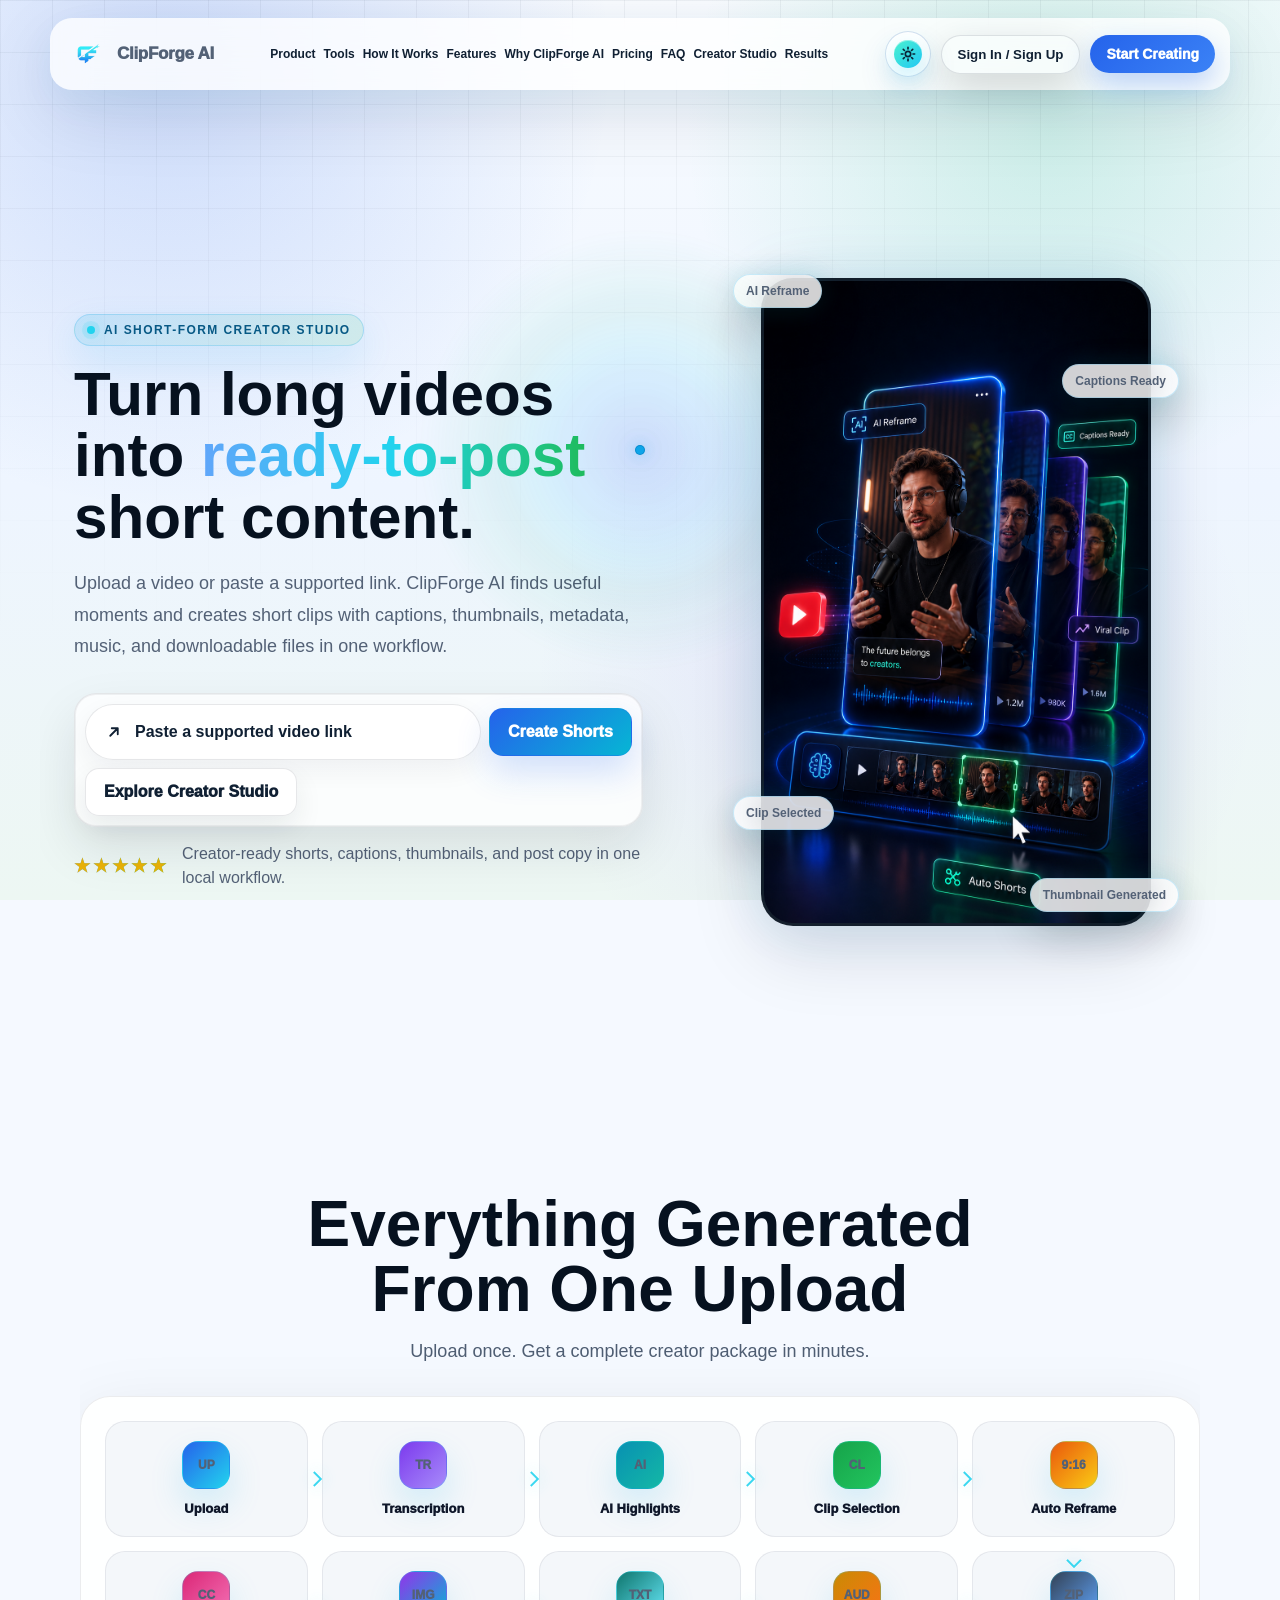
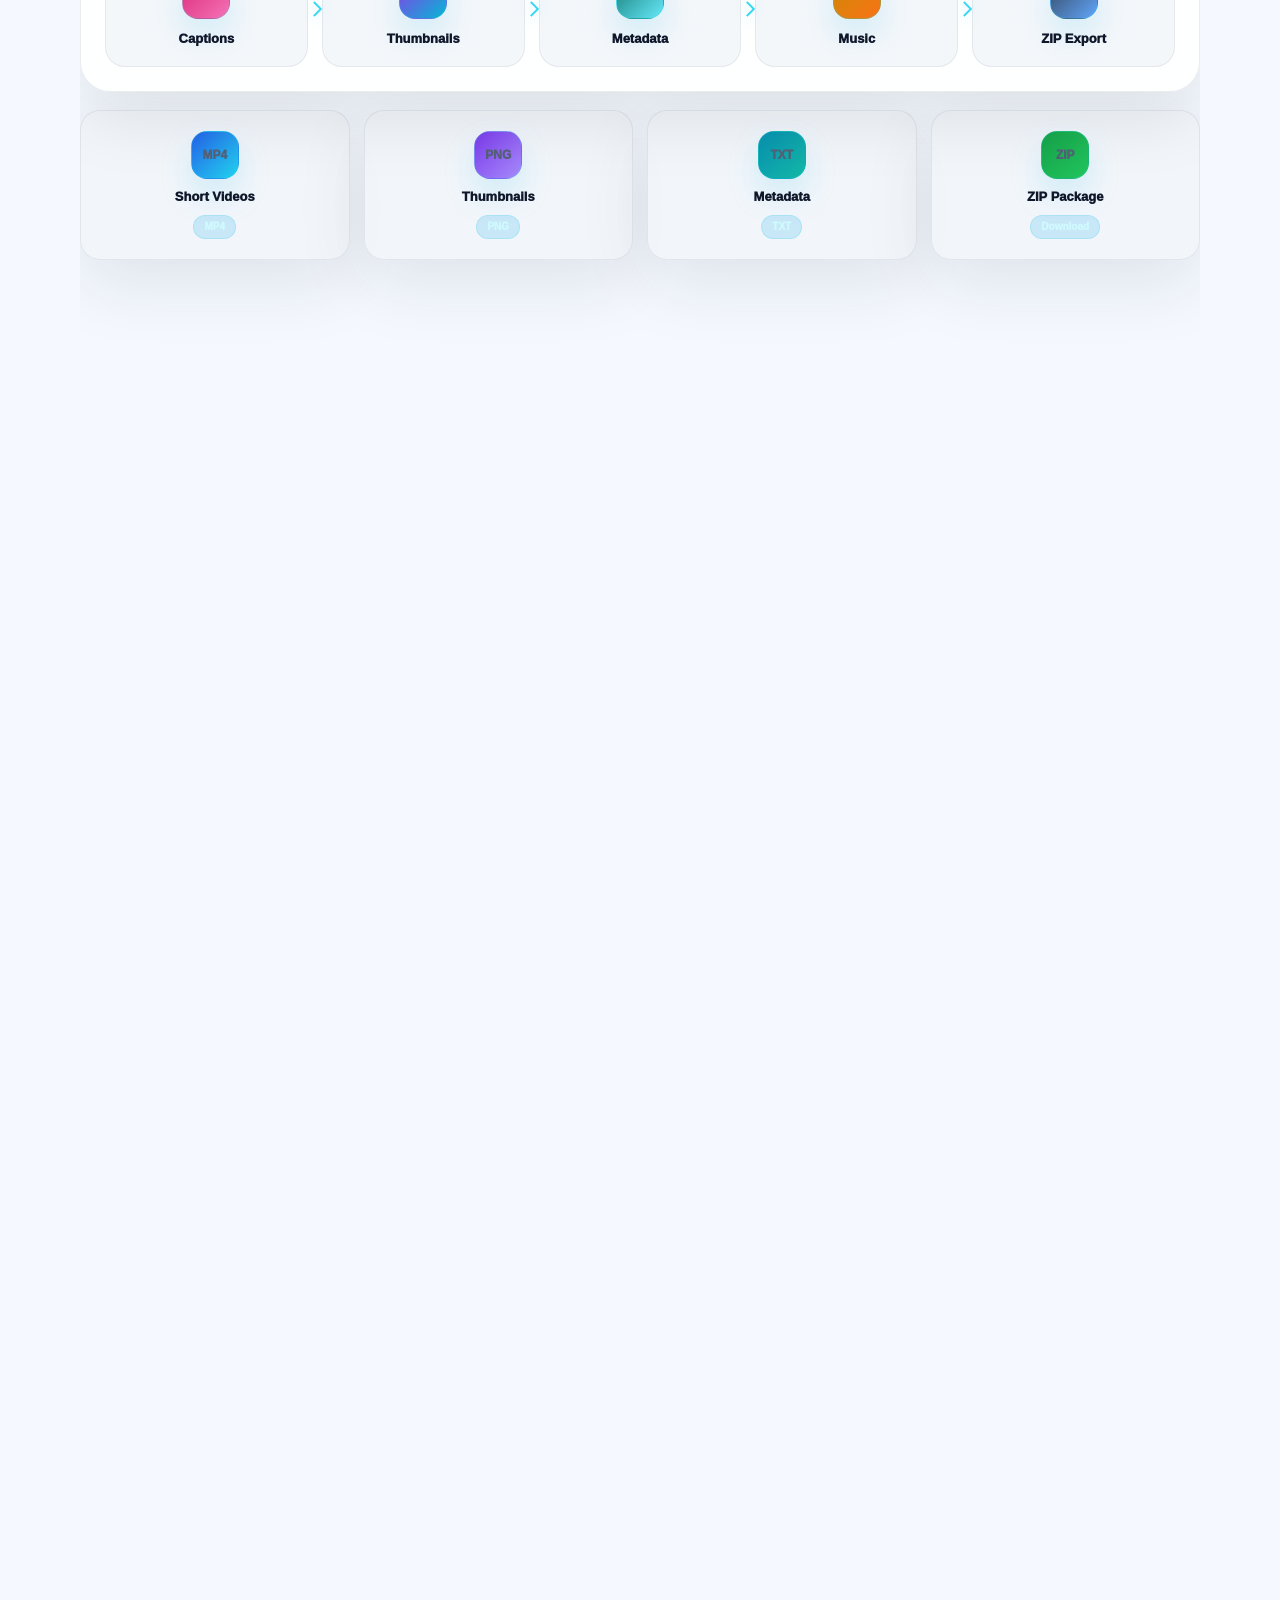
==== commit 037f88ae: "Improve video pipeline, progress tracking, and publishing workflow" ====
--- a/frontend/index.html
+++ b/frontend/index.html
@@ -1,5 +1,5 @@
-﻿<!-- ClipForge AI file note: Static frontend markup for landing page, Creator Studio, auth modals, progress, pricing, and results UI. -->
-ï»¿<!DOCTYPE html>
+<!-- ClipForge AI file note: Static frontend markup for landing page, Creator Studio, auth modals, progress, pricing, and results UI. -->
+<!DOCTYPE html>
 <html lang="en">
 <head>
   <meta charset="UTF-8" />
@@ -912,6 +912,7 @@
             <div class="panel-heading"><h3>Basic Output Setup</h3><p>Choose how ClipForge should find and format your shorts.</p></div>
             <section class="grid flow-grid">
               <div><label for="segmentMode">Segment Mode</label><select id="segmentMode"><option value="semantic_ai">Semantic AI</option><option value="fixed_duration">Fixed Duration</option><option value="manual">Manual Ranges</option><option value="raw_footage">Raw Footage</option></select></div>
+              <div><label for="platform">Target Platform</label><select id="platform"><option value="youtube">YouTube Shorts</option><option value="instagram">Instagram Reels</option><option value="tiktok">TikTok</option></select></div>
               <div><label for="aspectRatio">Aspect Ratio</label><select id="aspectRatio"><option value="9:16">9:16 Shorts</option><option value="16:9">16:9 Wide</option><option value="1:1">1:1 Square</option><option value="4:5">4:5 Feed</option></select></div>
               <div><label for="outputResolution">Output Quality</label><select id="outputResolution"><option value="1080p">1080p Full HD</option><option value="720p">720p HD</option><option value="480p">480p Small File</option></select></div>
             </section>
@@ -1048,7 +1049,16 @@
           <ul id="progressEvents"></ul>
         </div>
         <pre id="statusText">Waiting for input...</pre>
-        <div class="resume-row"><input id="resumeJobId" type="text" placeholder="Paste Job ID to resume, example: what_is_pain_sad_multifandom" /><button id="resumeJobBtn" type="button">Resume Job</button><button id="clearJobBtn" type="button" class="secondary-btn">Clear</button></div>
+        <div class="resume-row"><input
+          id="resumeJobId"
+          type="text"
+          name="resume_job_id"
+          autocomplete="off"
+          data-lpignore="true"
+          data-form-type="other"
+          spellcheck="false"
+          placeholder="Paste Job ID to resume, example: what_is_pain_sad_multifandom"
+        /><button id="resumeJobBtn" type="button">Resume Job</button><button id="clearJobBtn" type="button" class="secondary-btn">Clear</button></div>
         <p class="hint">Active processing resumes after a browser refresh. Completed older runs load only when you paste a Job ID and click Resume Job.</p>
       </section>
     </section>
@@ -1103,6 +1113,10 @@
               <span class="result-tab-copy"><strong>Metadata</strong><small>Copy titles and hashtags</small></span>
               <span id="metaCount">0</span>
             </button>
+            <button class="result-tab publish-result-tab" type="button" data-result-tab="publishPanel">
+              <span class="result-tab-copy"><strong>Publish to YouTube</strong><small>Select, review and upload shorts</small></span>
+              <span>YT</span>
+            </button>
           </aside>
 
           <div class="result-panels results-content">
@@ -1116,6 +1130,26 @@
 
             <section id="metadataPanel" class="result-panel">
               <div id="metaList"></div>
+            </section>
+
+            <section id="publishPanel" class="result-panel">
+              <div id="publishCenter" class="publish-center" aria-live="polite">
+                <div class="publish-center-head">
+                  <div><span class="section-kicker">YouTube Publishing</span><h4>Prepare your shorts</h4><p>Select shorts, choose thumbnails, and publish with generated metadata.</p></div>
+                </div>
+                <div class="publish-toolbar">
+                  <label class="check-control"><input id="selectAllShorts" type="checkbox" /> Select all shorts</label>
+                  <span id="selectedShortsCount">0 selected</span>
+                </div>
+                <div id="publishShortsList" class="publish-shorts-list"></div>
+                <div class="publish-settings-grid">
+                  <label>Visibility<select id="youtubeVisibility"><option value="private">Private (Recommended)</option><option value="unlisted">Unlisted</option><option value="public">Public</option></select></label>
+                  <label>Publishing<select id="youtubePublishMode"><option value="now">Upload now</option><option value="schedule">Schedule</option></select></label>
+                  <label id="youtubeScheduleField" class="hidden">Schedule time<input id="youtubeScheduleAt" type="datetime-local" /></label>
+                </div>
+                <div class="publish-review" id="publishReview">Select at least one short to continue.</div>
+                <button id="confirmYoutubePublish" class="primary-btn" type="button" disabled>Connect YouTube & Continue</button>
+              </div>
             </section>
 
           </div>
--- a/frontend/style.css
+++ b/frontend/style.css
@@ -14843,6 +14843,41 @@
   min-width: 0;
 }
 
+.music-fallback-notice {
+  display: flex;
+  align-items: flex-start;
+  gap: 12px;
+  margin: 14px 0 0;
+  padding: 12px 14px;
+  border: 1px solid rgba(245, 158, 11, 0.34);
+  border-radius: 8px;
+  background: rgba(245, 158, 11, 0.08);
+  color: var(--text-soft, #cbd5e1);
+  font-size: 0.86rem;
+}
+
+.music-fallback-notice > div {
+  display: grid;
+  gap: 4px;
+}
+
+.music-fallback-badge {
+  flex: 0 0 auto;
+  padding: 4px 8px;
+  border-radius: 999px;
+  background: #f59e0b;
+  color: #111827;
+  font-size: 0.72rem;
+  font-weight: 800;
+  text-transform: uppercase;
+}
+
+@media (max-width: 640px) {
+  .music-fallback-notice {
+    flex-direction: column;
+  }
+}
+
 .profile-management-modal .profile-side-nav,
 .profile-management-modal .profile-summary-panel,
 .profile-management-modal .profile-main-panel {
@@ -15635,3 +15670,26 @@
     grid-template-columns: 1fr !important;
   }
 }
+.publish-center { margin-top: 18px; padding: 18px; border: 1px solid rgba(64, 204, 226, .35); border-radius: 10px; background: rgba(10, 25, 38, .88); }
+.publish-result-tab > span:last-child { color: #25d7c5; font-weight: 800; }
+.publish-center .primary-btn { min-height: 42px; padding: 0 18px; border: 0; border-radius: 7px; background: linear-gradient(135deg, #16a34a, #2583df); color: #fff; font: inherit; font-weight: 800; cursor: pointer; }
+.publish-center .primary-btn:disabled { opacity: .5; cursor: not-allowed; }
+.publish-center-head, .publish-toolbar { display: flex; align-items: center; justify-content: space-between; gap: 16px; }
+.publish-center-head h4 { margin: 4px 0; }
+.publish-center-head p { margin: 0; color: #9eafc4; }
+.publish-toolbar { margin: 16px 0 10px; color: #b8c8d9; }
+.publish-shorts-list { display: grid; gap: 10px; }
+.publish-short-row { display: grid; grid-template-columns: minmax(230px, 1fr) minmax(260px, 1.5fr); gap: 16px; align-items: center; padding: 12px; border: 1px solid rgba(148, 165, 184, .18); border-radius: 8px; background: rgba(19, 35, 49, .7); }
+.publish-short-row.selected { border-color: #26c6da; }
+.publish-short-select { display: flex; align-items: center; gap: 9px; min-width: 0; }
+.publish-short-select span { overflow: hidden; text-overflow: ellipsis; white-space: nowrap; color: #9eafc4; }
+.publish-thumb-options { display: flex; gap: 10px; }
+.publish-thumb-option { position: relative; display: grid; gap: 4px; justify-items: center; cursor: pointer; color: #b8c8d9; }
+.publish-thumb-option input { position: absolute; opacity: 0; }
+.publish-thumb-option img { width: 70px; height: 48px; object-fit: cover; border: 2px solid transparent; border-radius: 5px; }
+.publish-thumb-option.selected img { border-color: #28d7c4; }
+.publish-settings-grid { display: grid; grid-template-columns: repeat(3, minmax(150px, 1fr)); gap: 12px; margin-top: 16px; }
+.publish-settings-grid label { display: grid; gap: 6px; color: #9eafc4; font-size: .86rem; }
+.publish-settings-grid select, .publish-settings-grid input { min-height: 38px; padding: 7px 9px; border: 1px solid rgba(148, 165, 184, .28); border-radius: 6px; background: #101b2c; color: #edf5ff; }
+.publish-review { margin: 14px 0; color: #c8d5e4; }
+@media (max-width: 760px) { .publish-short-row, .publish-settings-grid { grid-template-columns: 1fr; } .publish-center-head { align-items: flex-start; } }
